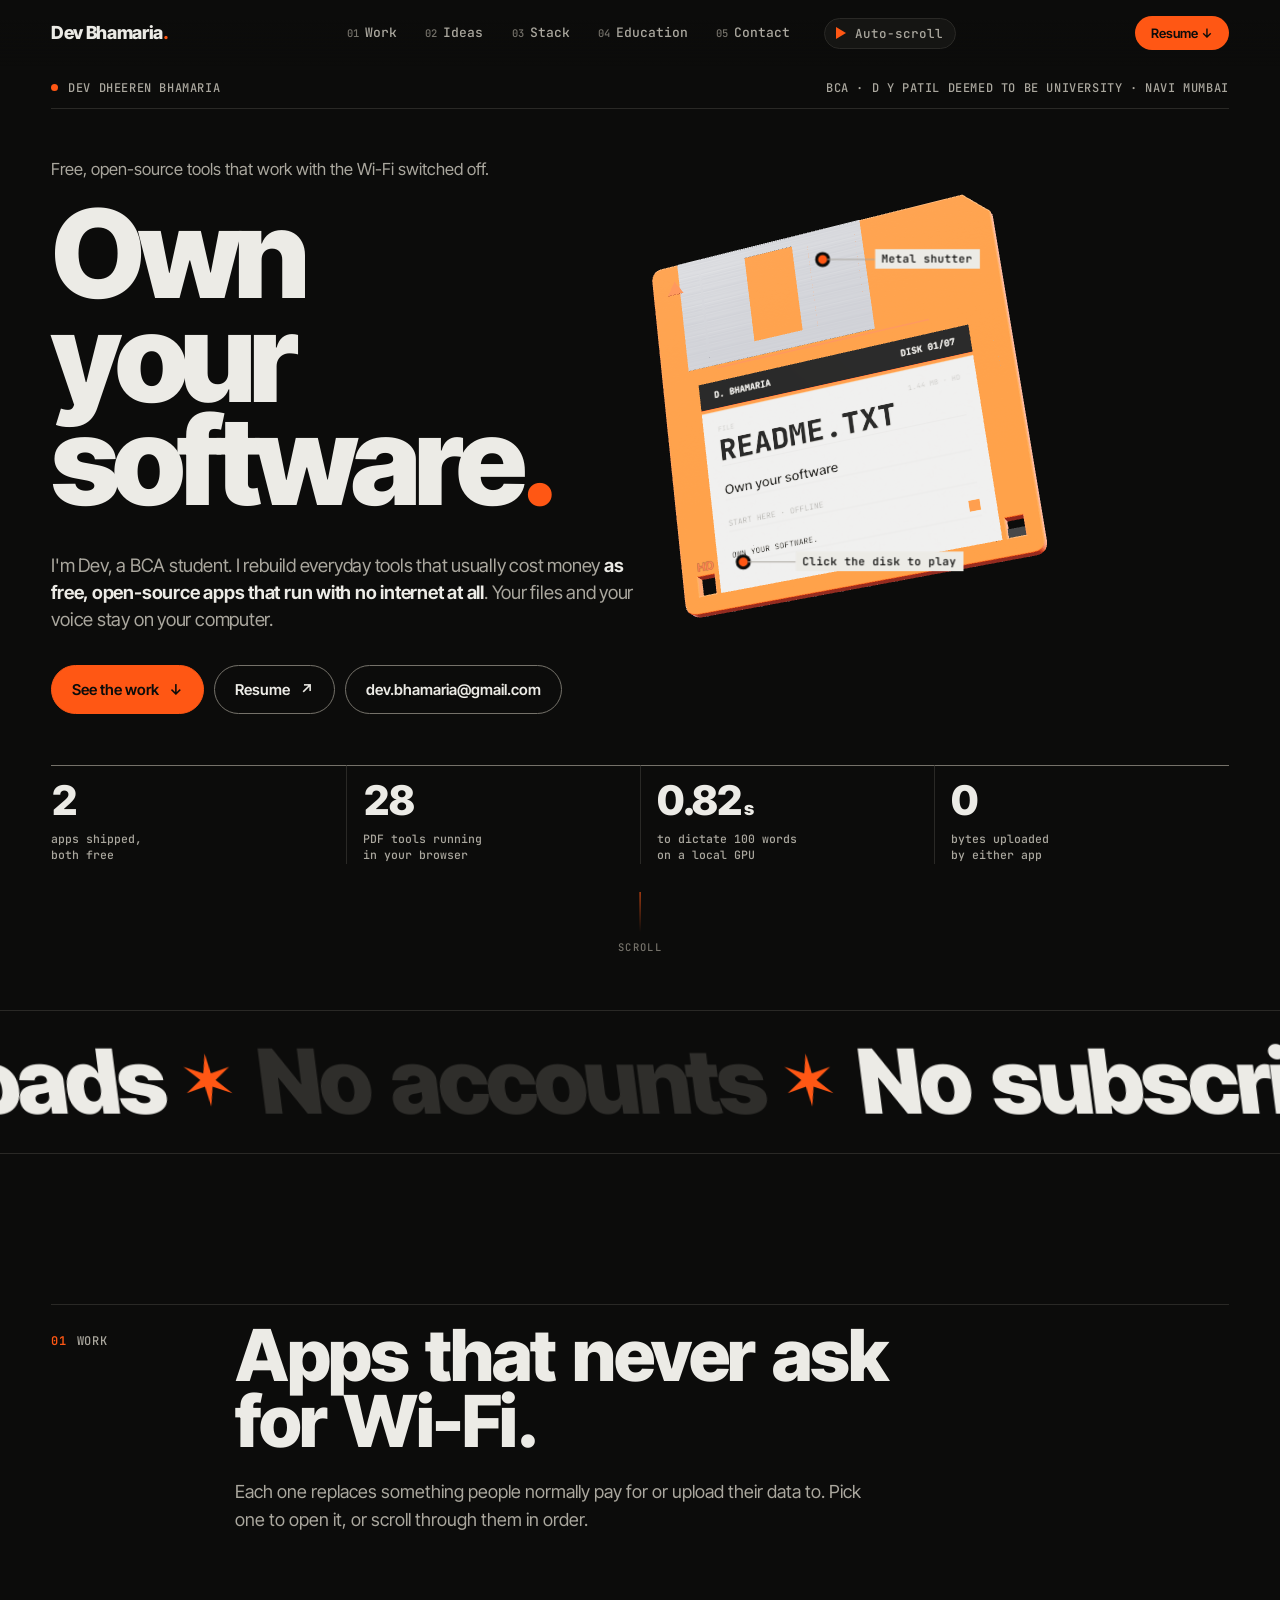
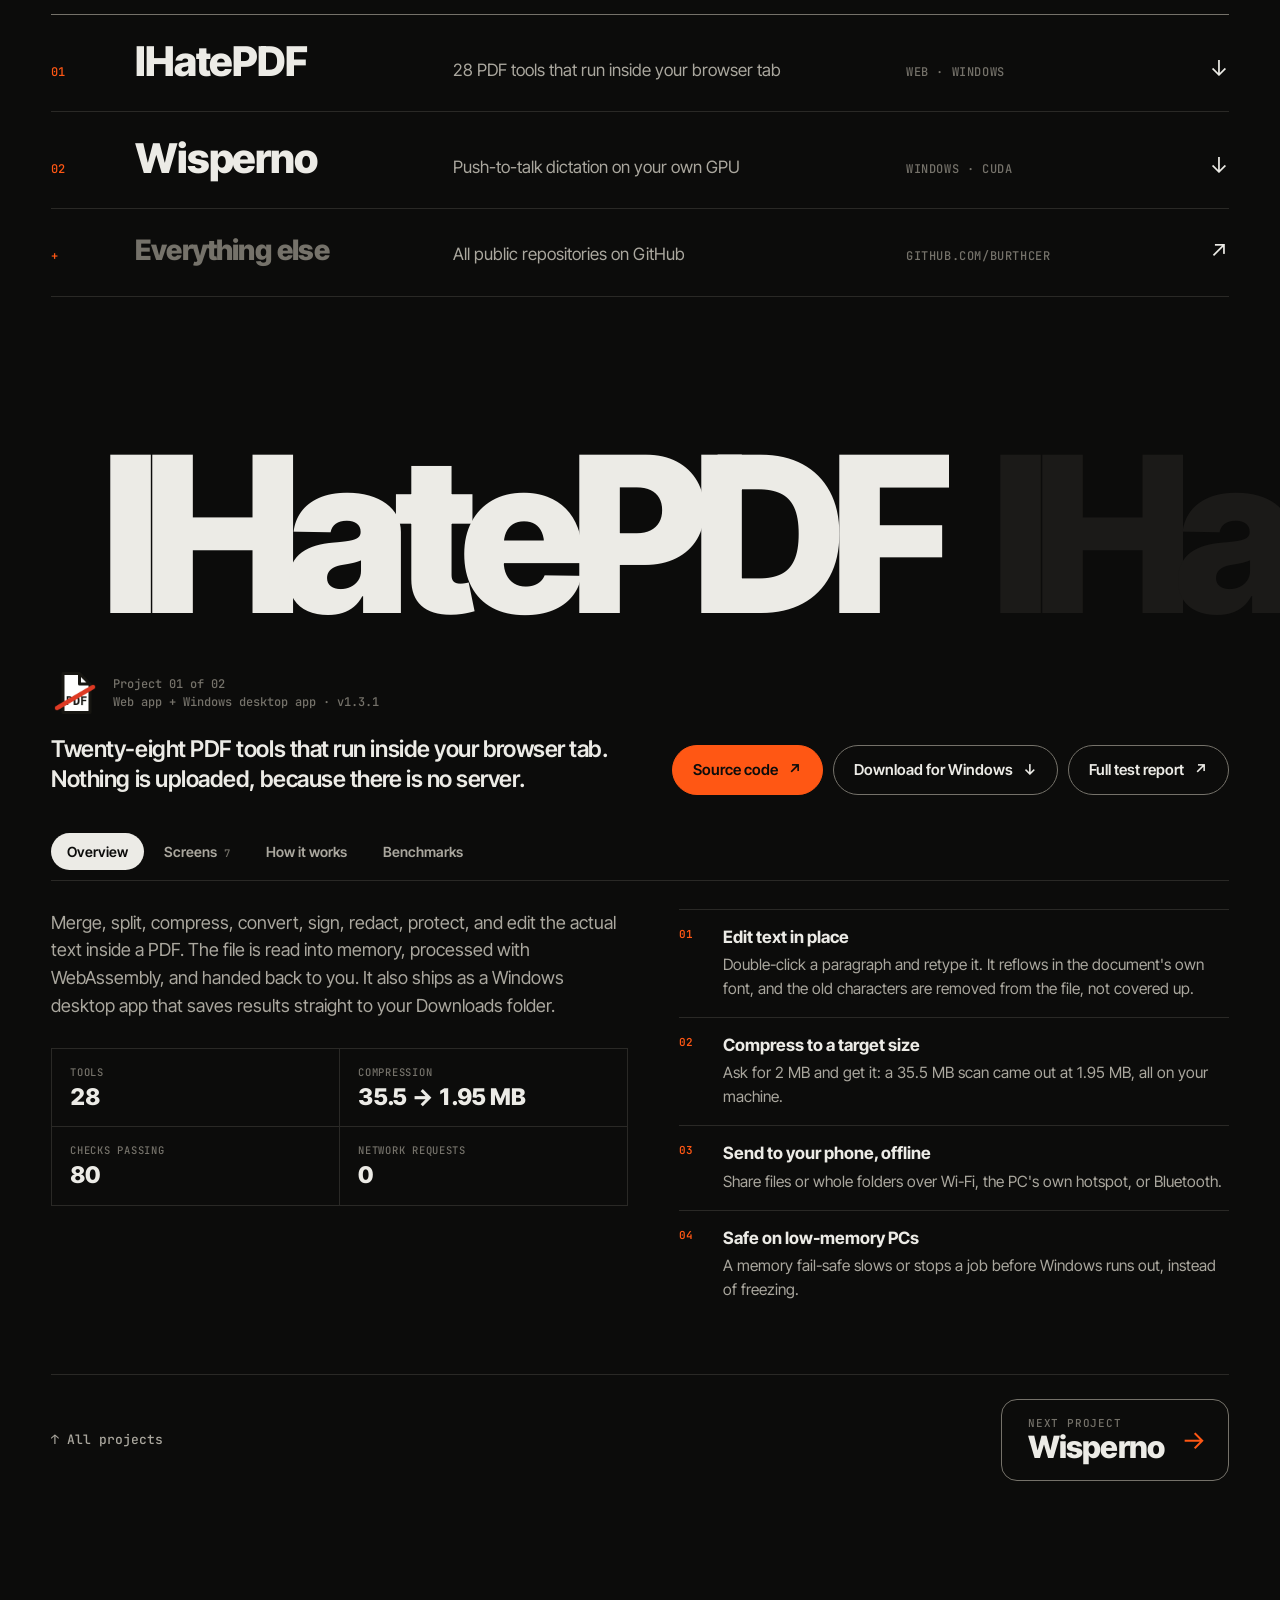
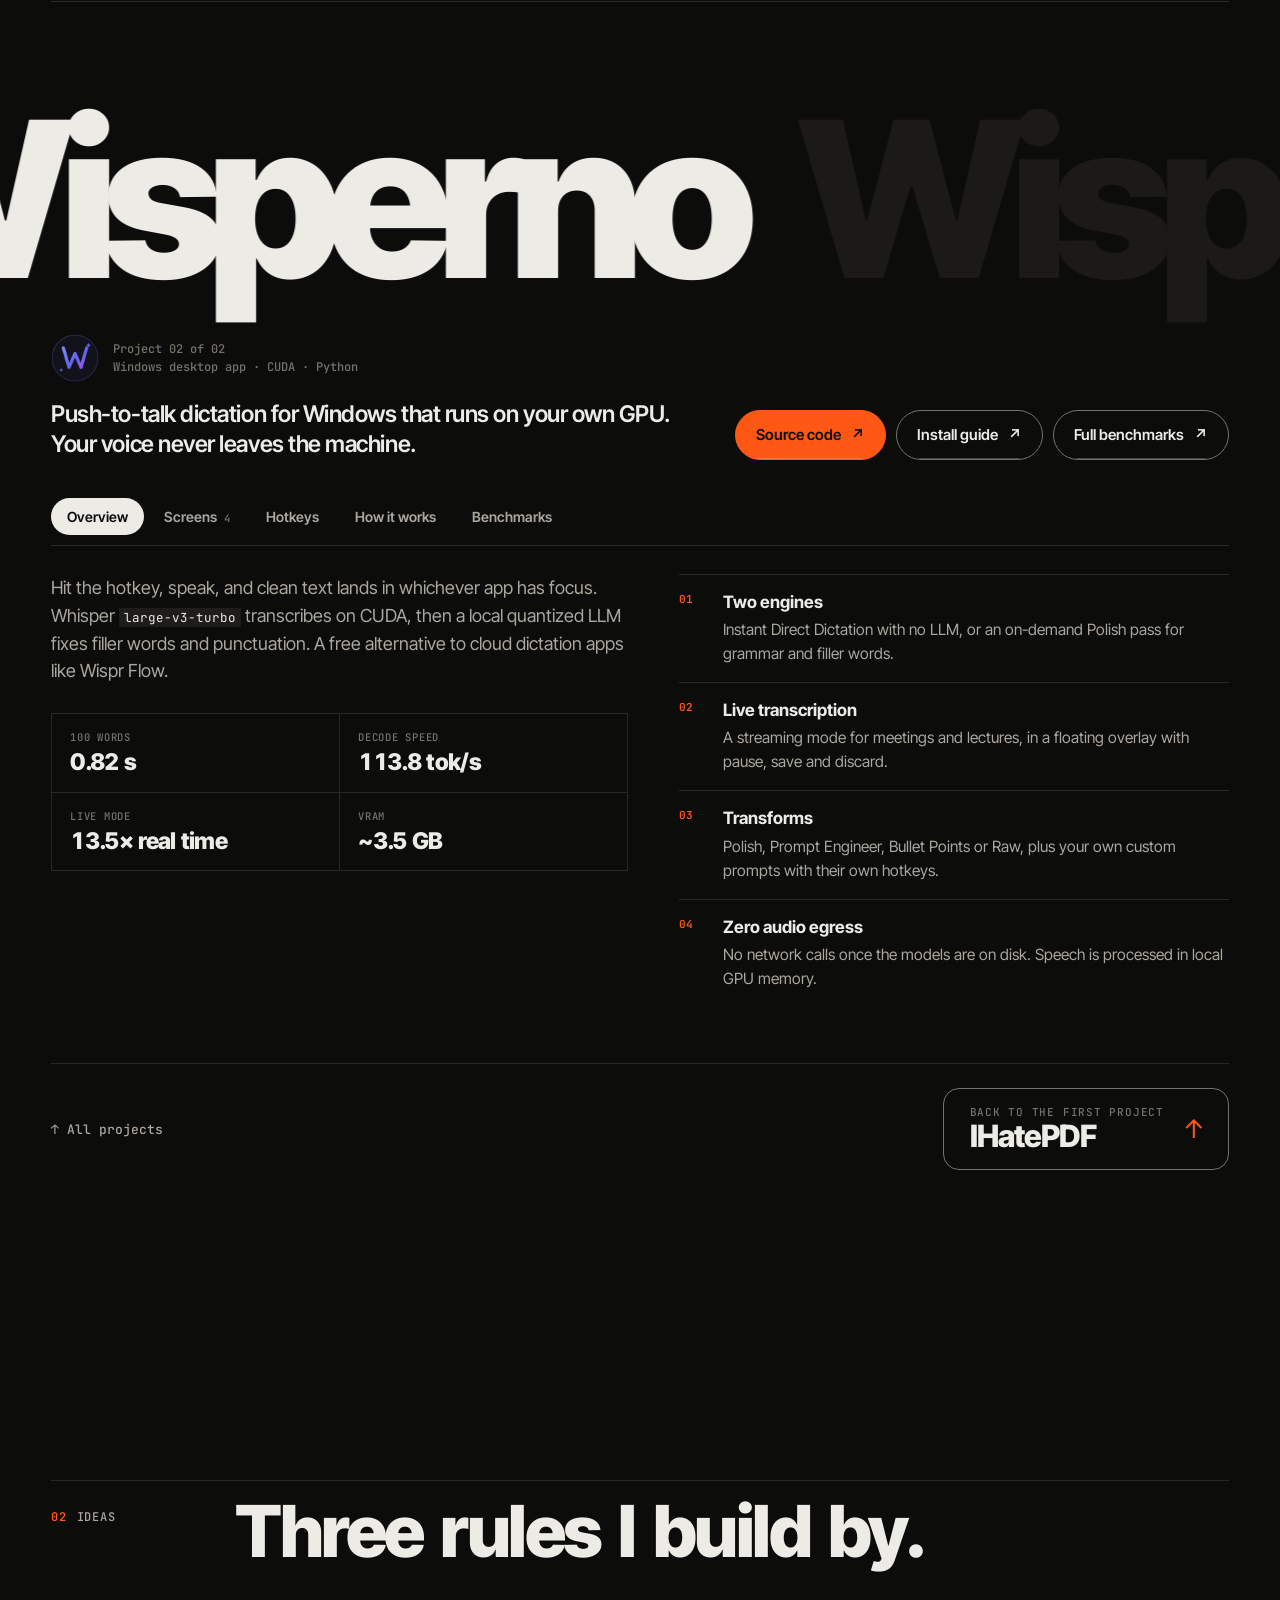
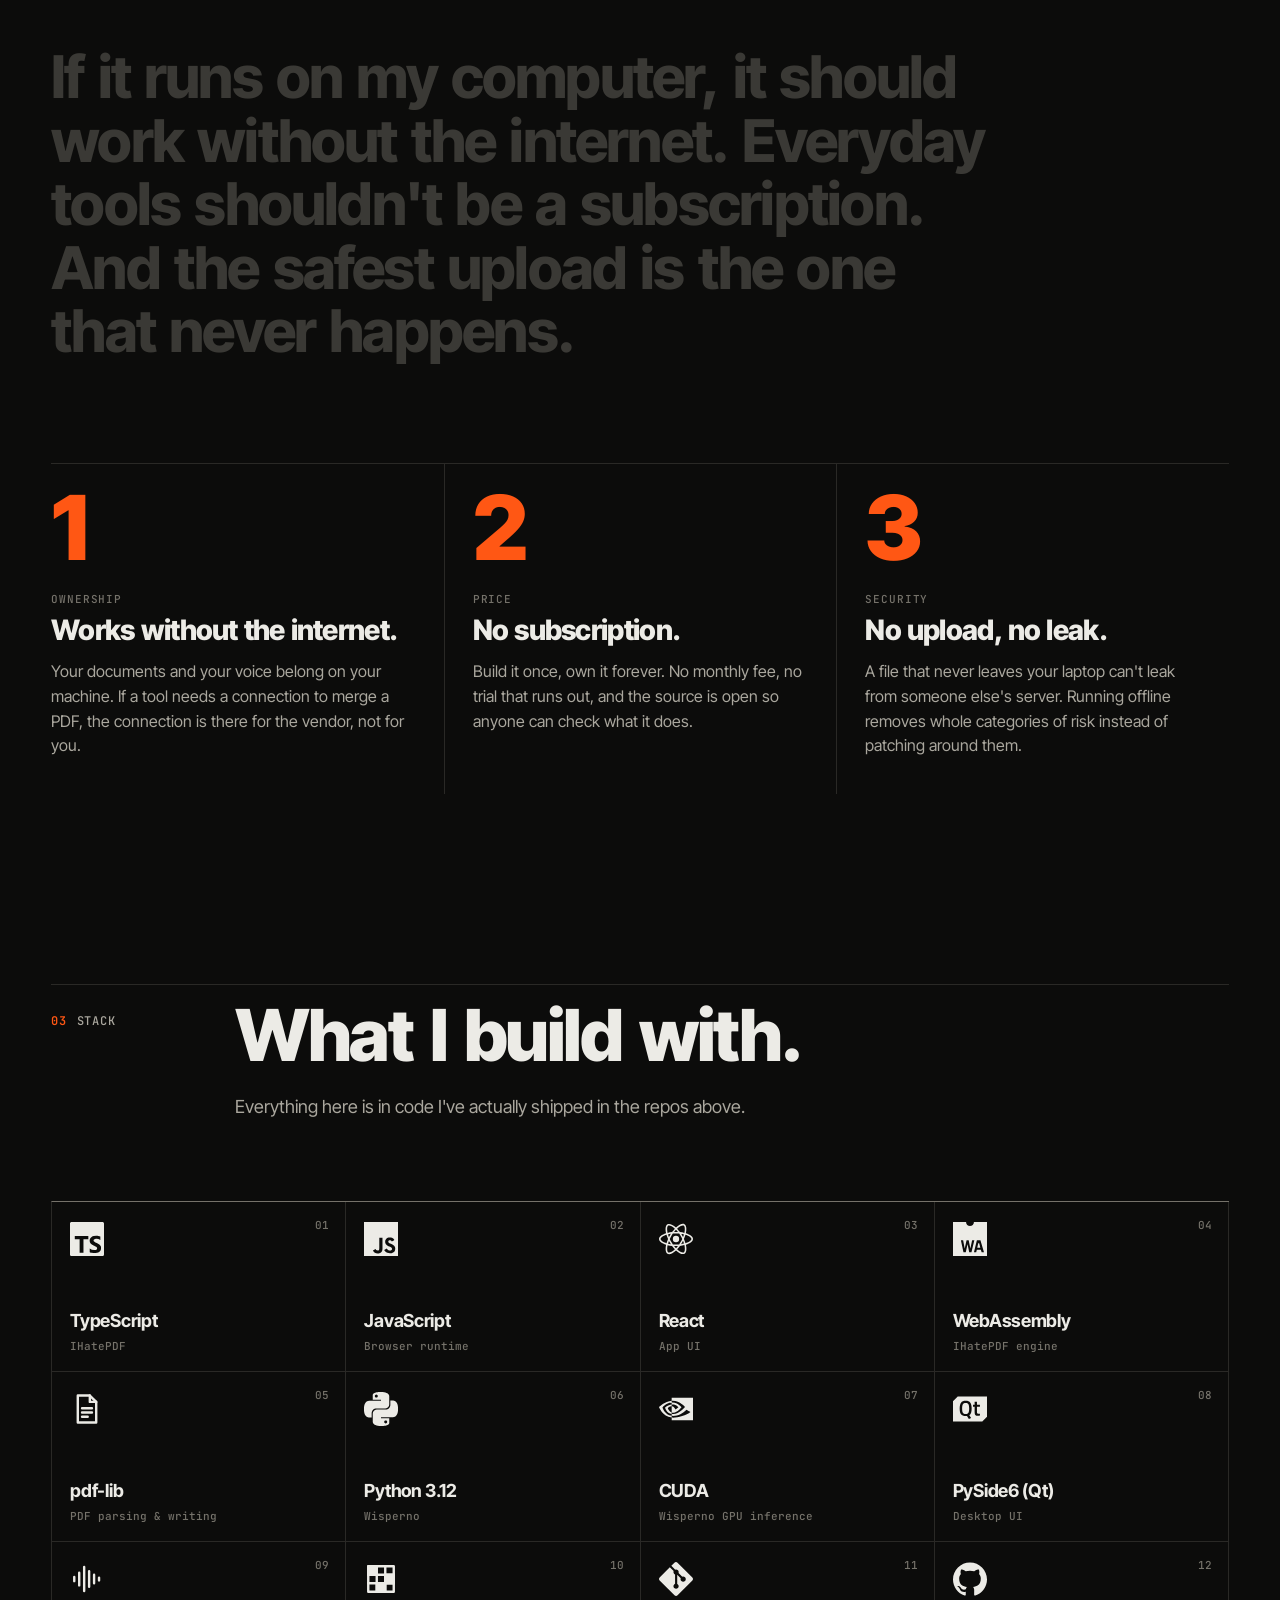
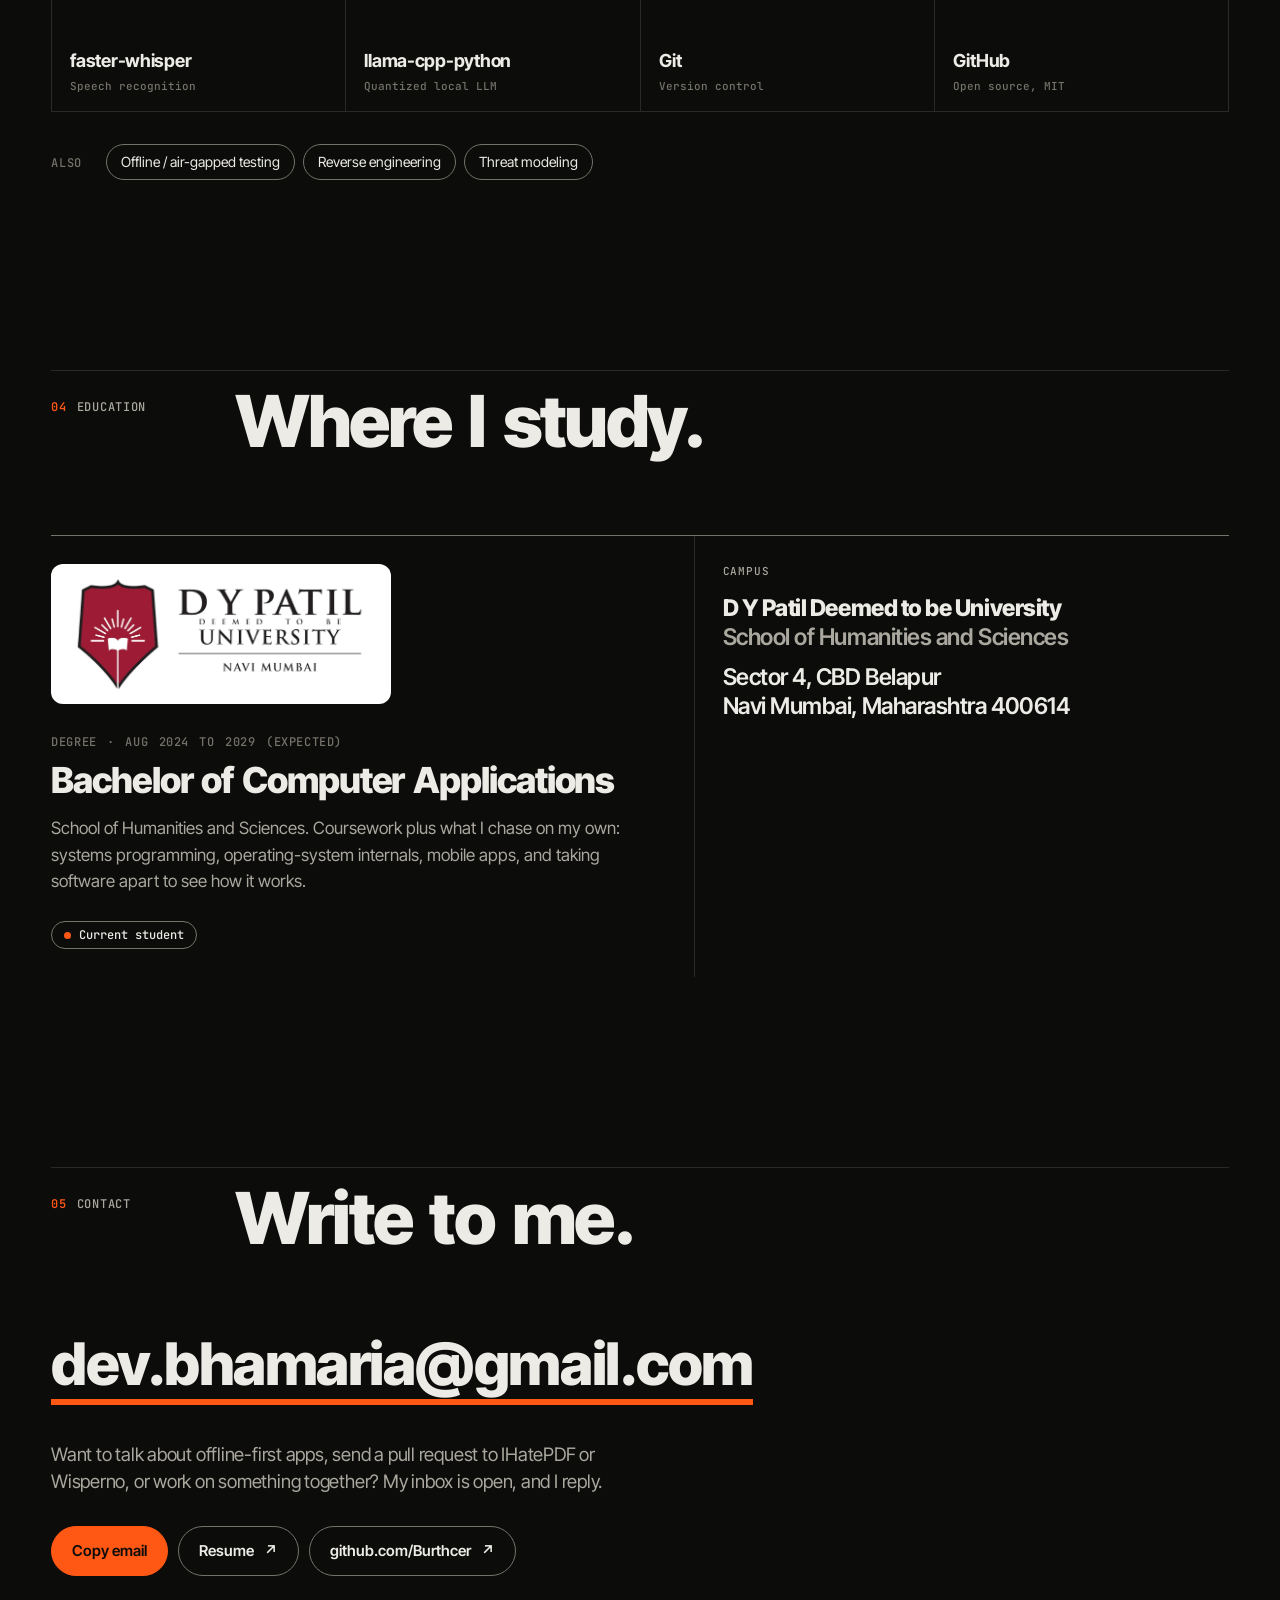
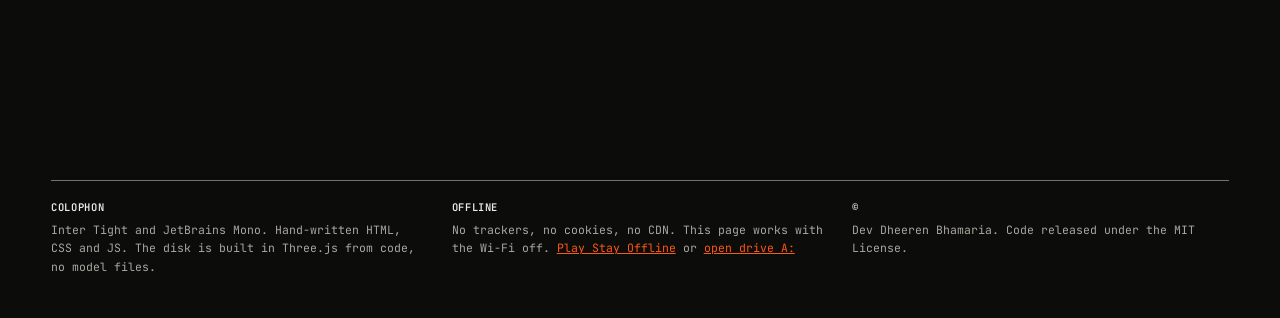
==== index.html @ 063c31fb "Fix meta description length and add image alt text Co-Authored-By: Claude Sonnet 5.5 <noreply@anthro" ====
<!DOCTYPE html>
<html lang="en">
<head>
<meta charset="utf-8">
<meta name="viewport" content="width=device-width, initial-scale=1">
<title>Dev Dheeren Bhamaria | Offline-first apps: IHatePDF and Wisperno</title>
<meta name="description" content="Dev Bhamaria, BCA student and developer. I build free, offline-first software: IHatePDF (28 PDF tools, no uploads) and Wisperno (offline GPU dictation).">
<meta name="author" content="Dev Dheeren Bhamaria">
<meta name="robots" content="index, follow, max-image-preview:large">
<link rel="canonical" href="https://devbhamaria.com/">
<meta name="theme-color" content="#0c0c0b">
<meta name="color-scheme" content="dark">
<meta property="og:type" content="profile">
<meta property="og:site_name" content="Dev Dheeren Bhamaria">
<meta property="og:title" content="Dev Dheeren Bhamaria | Offline-first apps: IHatePDF and Wisperno">
<meta property="og:description" content="Dev Bhamaria, BCA student and developer. I build free, offline-first software: IHatePDF (28 PDF tools, no uploads) and Wisperno (offline GPU dictation).">
<meta property="og:url" content="https://devbhamaria.com/">
<meta property="og:image" content="https://devbhamaria.com/og-image.png">
<meta property="og:image:width" content="1200">
<meta property="og:image:height" content="630">
<meta property="og:image:alt" content="Dev Dheeren Bhamaria: Own your software. A 3D floppy disk next to the headline.">
<meta property="og:locale" content="en_IN">
<meta name="twitter:card" content="summary_large_image">
<meta name="twitter:title" content="Dev Dheeren Bhamaria | Offline-first apps: IHatePDF and Wisperno">
<meta name="twitter:description" content="Dev Bhamaria, BCA student and developer. I build free, offline-first software: IHatePDF (28 PDF tools, no uploads) and Wisperno (offline GPU dictation).">
<meta name="twitter:image" content="https://devbhamaria.com/og-image.png">
<link rel="icon" href="favicon.svg" type="image/svg+xml">
<link rel="icon" href="favicon-32.png" type="image/png" sizes="32x32">
<link rel="apple-touch-icon" href="apple-touch-icon.png">
<link rel="manifest" href="site.webmanifest">
<script type="application/ld+json">
{
 "@context": "https://schema.org",
 "@graph": [
  {
   "@type": "Person",
   "@id": "https://devbhamaria.com/#dev",
   "name": "Dev Dheeren Bhamaria",
   "alternateName": "Burthcer",
   "url": "https://devbhamaria.com/",
   "image": "https://devbhamaria.com/og-image.png",
   "email": "mailto:dev.bhamaria@gmail.com",
   "jobTitle": "Offline-first app developer",
   "description": "BCA student building free, open-source apps that run entirely on your own computer.",
   "address": {
    "@type": "PostalAddress",
    "addressLocality": "Navi Mumbai",
    "addressRegion": "Maharashtra",
    "addressCountry": "IN"
   },
   "alumniOf": {
    "@type": "CollegeOrUniversity",
    "name": "D Y Patil Deemed to be University",
    "url": "https://dypatil.edu/"
   },
   "knowsAbout": [
    "TypeScript",
    "Python",
    "WebAssembly",
    "CUDA",
    "React",
    "PySide6",
    "Electron",
    "Offline-first software",
    "Local AI inference",
    "PDF processing",
    "Speech recognition"
   ],
   "sameAs": [
    "https://github.com/Burthcer"
   ]
  },
  {
   "@type": "WebSite",
   "@id": "https://devbhamaria.com/#site",
   "url": "https://devbhamaria.com/",
   "name": "Dev Dheeren Bhamaria",
   "inLanguage": "en",
   "author": {
    "@id": "https://devbhamaria.com/#dev"
   }
  },
  {
   "@type": "SoftwareApplication",
   "name": "IHatePDF",
   "applicationCategory": "BusinessApplication",
   "operatingSystem": "Windows, Web browser",
   "softwareVersion": "1.3.1",
   "description": "28 PDF tools that run entirely in your browser or on Windows. Nothing is uploaded.",
   "url": "https://github.com/Burthcer/IHatePDF",
   "license": "https://opensource.org/licenses/MIT",
   "offers": {
    "@type": "Offer",
    "price": "0",
    "priceCurrency": "USD"
   },
   "author": {
    "@id": "https://devbhamaria.com/#dev"
   }
  },
  {
   "@type": "SoftwareApplication",
   "name": "Wisperno",
   "applicationCategory": "UtilitiesApplication",
   "operatingSystem": "Windows",
   "description": "Offline, GPU-accelerated push-to-talk dictation for Windows. No audio leaves the machine.",
   "url": "https://github.com/Burthcer/Wisperno",
   "license": "https://opensource.org/licenses/MIT",
   "offers": {
    "@type": "Offer",
    "price": "0",
    "priceCurrency": "USD"
   },
   "author": {
    "@id": "https://devbhamaria.com/#dev"
   }
  }
 ]
}
</script>
<link rel="stylesheet" href="assets/css/portfolio3d.css">
</head>
<body>
<a class="skip" href="#main">Skip to content</a>

<!-- boot sequence (removed by JS; hides itself after 5s if JS never runs) -->
<div class="boot" id="boot" aria-hidden="true">
  <pre class="boot-log"></pre>
  <div class="boot-row"><span>Dev Bhamaria &middot; Portfolio</span><span class="boot-pct">000</span></div>
  <div class="boot-bar"><i></i></div>
</div>

<div class="progress" aria-hidden="true"></div>
<canvas id="disk" aria-hidden="true"></canvas>
<div class="callouts" aria-hidden="true">
  <div class="co" data-co="shutter"><i></i><s></s><span>Metal shutter</span></div>
  <div class="co" data-co="media"><i></i><s></s><span>Magnetic media</span></div>
  <div class="co" data-co="label"><i></i><s></s><span>Click the disk to play</span></div>
</div>
<!-- the disk parks here after the hero; click to eject back to the top -->
<button class="dock" id="dock" type="button" aria-label="Back to top" tabindex="-1">
  <span class="dock-slot" id="dockSlot"></span>
  <span class="dock-say" aria-hidden="true"><span class="drv">A:\</span><span id="capName">README.TXT</span><span class="cur"></span></span>
</button>

<header class="nav">
  <a class="brand mag" href="#top">Dev Bhamaria<i>.</i></a>
  <nav aria-label="Sections">
    <a href="#work" data-nav><b>01</b>Work</a>
    <a href="#ideas" data-nav><b>02</b>Ideas</a>
    <a href="#stack" data-nav><b>03</b>Stack</a>
    <a href="#education" data-nav><b>04</b>Education</a>
    <a href="#contact" data-nav><b>05</b>Contact</a>
    <button class="nav-tour" id="tour" type="button" aria-pressed="false" title="A guided walk through the site. Scroll, press a key or tap to take over.">
      <span class="as-ic" aria-hidden="true"><i></i><i></i></span><span class="as-l">Auto-scroll</span>
    </button>
  </nav>
  <a class="nav-resume mag" href="resume.html" data-resume>Resume <span aria-hidden="true">&darr;</span></a>
</header>

<main id="main">

  <!-- 00 Intro -->
  <section class="hero" id="top" data-stop data-file="README.TXT" data-sub="Own your software" data-tags="START HERE · OFFLINE" aria-labelledby="hero-h">
    <div class="hero-top reveal"><span><i class="dot"></i>Dev Dheeren Bhamaria</span><span>BCA &middot; D Y Patil Deemed to be University &middot; Navi Mumbai</span></div>
    <div class="hero-main">
      <p class="hero-sub reveal">Free, open-source tools that work with the Wi-Fi switched off.</p>
      <h1 id="hero-h" data-split="chars"><span class="l">Own</span> <span class="l">your</span> <span class="l">software<span class="stop">.</span></span></h1>
      <div class="hero-body">
        <p class="lede reveal">I'm Dev, a BCA student. I rebuild everyday tools that usually cost money <strong>as free, open-source apps that run with no internet at all</strong>. Your files and your voice stay on your computer.</p>
        <div class="ctas reveal">
          <a class="btn solid mag" href="#work">See the work <span aria-hidden="true">&darr;</span></a>
          <a class="btn mag" href="resume.html" data-resume>Resume <span aria-hidden="true">&nearr;</span></a>
          <button class="btn mag" type="button" data-copy="dev.bhamaria@gmail.com" aria-label="Copy email address dev.bhamaria@gmail.com"><span data-copy-label>dev.bhamaria@gmail.com</span></button>
        </div>
      </div>
    </div>
    <div class="facts reveal" role="list">
      <div class="fact" role="listitem"><b><span data-count="2">2</span></b><span>apps shipped,<br>both free</span></div>
      <div class="fact" role="listitem"><b><span data-count="28">28</span></b><span>PDF tools running<br>in your browser</span></div>
      <div class="fact" role="listitem"><b><span data-count="0.82">0.82</span><small>s</small></b><span>to dictate 100 words<br>on a local GPU</span></div>
      <div class="fact" role="listitem"><b><span data-count="0">0</span></b><span>bytes uploaded<br>by either app</span></div>
    </div>
    <div class="cue" aria-hidden="true"><span></span>Scroll</div>
  </section>

  <div class="marquee" aria-hidden="true">
    <div class="marquee-track">
      <span>No uploads <i>&#10038;</i></span><span class="o">No accounts <i>&#10038;</i></span><span>No subscriptions <i>&#10038;</i></span><span class="o">Works offline <i>&#10038;</i></span>
      <span>No uploads <i>&#10038;</i></span><span class="o">No accounts <i>&#10038;</i></span><span>No subscriptions <i>&#10038;</i></span><span class="o">Works offline <i>&#10038;</i></span>
    </div>
  </div>

  <!-- 01 Work -->
  <section class="sec" id="work" aria-labelledby="work-h">
    <header class="sec-head">
      <div class="sec-num reveal"><b>01</b><span>Work</span></div>
      <h2 id="work-h" data-split>Apps that never ask for Wi-Fi.</h2>
      <p class="reveal">Each one replaces something people normally pay for or upload their data to. Pick one to open it, or scroll through them in order.</p>
    </header>

    <!-- project index: one row per project -->
    <ol class="pindex">
      <li class="reveal"><a href="#ihatepdf"><span class="n">01</span><span class="t">IHatePDF</span><span class="d">28 PDF tools that run inside your browser tab</span><span class="k">Web &middot; Windows</span><span class="a" aria-hidden="true">&darr;</span></a></li>
      <li class="reveal"><a href="#wisperno"><span class="n">02</span><span class="t">Wisperno</span><span class="d">Push-to-talk dictation on your own GPU</span><span class="k">Windows &middot; CUDA</span><span class="a" aria-hidden="true">&darr;</span></a></li>
      <li class="reveal more"><a href="https://github.com/Burthcer?tab=repositories" target="_blank" rel="noopener noreferrer"><span class="n">+</span><span class="t">Everything else</span><span class="d">All public repositories on GitHub</span><span class="k">github.com/Burthcer</span><span class="a" aria-hidden="true">&nearr;</span></a></li>
    </ol>

    <!-- ============ IHatePDF ============ -->
    <article class="proj" id="ihatepdf" data-stop data-file="IHATEPDF.EXE" data-sub="28 PDF tools, no upload" data-tags="WASM · MIT · v1.3.1" aria-labelledby="ihp-h">
      <div class="proj-name" data-slide="4 -14"><h3 id="ihp-h">IHatePDF</h3><span class="o" aria-hidden="true">IHatePDF</span></div>
      <header class="proj-head reveal">
        <div class="proj-id"><img src="assets/projects/ihatepdf-icon.png" alt="IHatePDF app icon" width="48" height="48"><span>Project 01 of 02<br>Web app + Windows desktop app &middot; v1.3.1</span></div>
        <p class="proj-pitch">Twenty-eight PDF tools that run inside your browser tab. Nothing is uploaded, because there is no server.</p>
        <div class="proj-actions">
          <a class="btn solid mag" href="https://github.com/Burthcer/IHatePDF" target="_blank" rel="noopener noreferrer">Source code <span aria-hidden="true">&nearr;</span></a>
          <a class="btn mag" href="https://github.com/Burthcer/IHatePDF/releases/latest" target="_blank" rel="noopener noreferrer">Download for Windows <span aria-hidden="true">&darr;</span></a>
          <a class="btn mag" href="https://github.com/Burthcer/IHatePDF/blob/main/docs/TEST_REPORT.md" target="_blank" rel="noopener noreferrer">Full test report <span aria-hidden="true">&nearr;</span></a>
        </div>
      </header>

      <div class="ptabs" role="tablist" aria-label="IHatePDF sections">
        <button role="tab" id="ihp-t1" aria-controls="ihp-p1" aria-selected="true">Overview</button>
        <button role="tab" id="ihp-t2" aria-controls="ihp-p2" aria-selected="false" tabindex="-1">Screens <small>7</small></button>
        <button role="tab" id="ihp-t3" aria-controls="ihp-p3" aria-selected="false" tabindex="-1">How it works</button>
        <button role="tab" id="ihp-t4" aria-controls="ihp-p4" aria-selected="false" tabindex="-1">Benchmarks</button>
      </div>

      <section class="ppanel" role="tabpanel" id="ihp-p1" aria-labelledby="ihp-t1">
        <div class="ov">
          <div>
            <p class="ov-text">Merge, split, compress, convert, sign, redact, protect, and edit the actual text inside a PDF. The file is read into memory, processed with WebAssembly, and handed back to you. It also ships as a Windows desktop app that saves results straight to your Downloads folder.</p>
            <dl class="keyfacts">
              <div><dt>Tools</dt><dd>28</dd></div>
              <div><dt>Compression</dt><dd>35.5&nbsp;&rarr;&nbsp;1.95&nbsp;MB</dd></div>
              <div><dt>Checks passing</dt><dd>80</dd></div>
              <div><dt>Network requests</dt><dd>0</dd></div>
            </dl>
          </div>
          <ol class="feats">
            <li><strong>Edit text in place</strong>Double-click a paragraph and retype it. It reflows in the document's own font, and the old characters are removed from the file, not covered up.</li>
            <li><strong>Compress to a target size</strong>Ask for 2&nbsp;MB and get it: a 35.5&nbsp;MB scan came out at 1.95&nbsp;MB, all on your machine.</li>
            <li><strong>Send to your phone, offline</strong>Share files or whole folders over Wi-Fi, the PC's own hotspot, or Bluetooth.</li>
            <li><strong>Safe on low-memory PCs</strong>A memory fail-safe slows or stops a job before Windows runs out, instead of freezing.</li>
          </ol>
        </div>
      </section>

      <section class="ppanel" role="tabpanel" id="ihp-p2" aria-labelledby="ihp-t2" hidden>
        <div class="viewer" data-viewer>
          <div class="window">
            <div class="chrome" aria-hidden="true"><i></i><i></i><i></i><span>ihatepdf &middot; runs offline &middot; nothing is uploaded</span></div>
            <div class="stage">
              <button class="frame" type="button" data-zoom aria-label="Open this screenshot full size">
                <img src="assets/projects/ihatepdf-hd-home.webp" alt="IHatePDF home screen listing the PDF tools" width="2880" height="1800">
              </button>
              <button class="vnav prev" type="button" aria-label="Previous screenshot"><svg viewBox="0 0 24 24" aria-hidden="true"><path d="M19 12H5m6-6-6 6 6 6"/></svg></button>
              <button class="vnav next" type="button" aria-label="Next screenshot"><svg viewBox="0 0 24 24" aria-hidden="true"><path d="M5 12h14m-6-6 6 6-6 6"/></svg></button>
            </div>
            <div class="vcap"><span data-cap>Home: every tool on one page</span><span class="vcount" data-count-label>1 / 7</span></div>
          </div>
          <div class="thumbs" role="tablist" aria-label="IHatePDF screenshots">
            <button role="tab" aria-selected="true" data-src="assets/projects/ihatepdf-hd-home.webp" data-alt="IHatePDF home screen listing the PDF tools" data-cap="Home: every tool on one page"><img src="assets/projects/ihatepdf-hd-home.webp" alt="IHatePDF home screen listing the PDF tools" loading="lazy"><span>Home</span></button>
            <button role="tab" aria-selected="false" tabindex="-1" data-src="assets/projects/ihatepdf-hd-edit.webp" data-alt="The PDF editor with a document open, page thumbnails and editing tools" data-cap="Edit PDF: double-click any text to retype it"><img src="assets/projects/ihatepdf-hd-edit.webp" alt="The PDF editor with a document open, page thumbnails and editing tools" loading="lazy"><span>Edit text</span></button>
            <button role="tab" aria-selected="false" tabindex="-1" data-src="assets/projects/ihatepdf-hd-merge.webp" data-alt="Merging three PDFs, with drag-to-reorder" data-cap="Merge: three files, drag to reorder"><img src="assets/projects/ihatepdf-hd-merge.webp" alt="Merging three PDFs, with drag-to-reorder" loading="lazy"><span>Merge</span></button>
            <button role="tab" aria-selected="false" tabindex="-1" data-src="assets/projects/ihatepdf-hd-organize.webp" data-alt="Organizing pages with draggable thumbnails" data-cap="Organize: reorder, rotate, duplicate or delete pages"><img src="assets/projects/ihatepdf-hd-organize.webp" alt="Organizing pages with draggable thumbnails" loading="lazy"><span>Organize</span></button>
            <button role="tab" aria-selected="false" tabindex="-1" data-src="assets/projects/ihatepdf-hd-compress.webp" data-alt="Compression levels: light, balanced, smallest and custom size" data-cap="Compress: pick a level or a target size"><img src="assets/projects/ihatepdf-hd-compress.webp" alt="Compression levels: light, balanced, smallest and custom size" loading="lazy"><span>Compress</span></button>
            <button role="tab" aria-selected="false" tabindex="-1" data-src="assets/projects/ihatepdf-hd-protect.webp" data-alt="Protecting a PDF with AES-256 encryption and a password" data-cap="Protect: AES-256 encryption with a password"><img src="assets/projects/ihatepdf-hd-protect.webp" alt="Protecting a PDF with AES-256 encryption and a password" loading="lazy"><span>Protect</span></button>
            <button role="tab" aria-selected="false" tabindex="-1" data-src="assets/projects/ihatepdf-hd-share.webp" data-alt="Share to phone setup over Wi-Fi, hotspot or Bluetooth" data-cap="Share to phone: Wi-Fi, hotspot or Bluetooth, no internet"><img src="assets/projects/ihatepdf-hd-share.webp" alt="Share to phone setup over Wi-Fi, hotspot or Bluetooth" loading="lazy"><span>Share</span></button>
          </div>
        </div>
      </section>

      <section class="ppanel" role="tabpanel" id="ihp-p3" aria-labelledby="ihp-t3" hidden>
        <ol class="flow" aria-label="IHatePDF data flow">
          <li><span class="i">01</span><span class="w">Input<small>your disk</small></span><span class="d">You pick or drop a file. The browser gives the page a <code>File</code> handle, and it never leaves the tab.</span></li>
          <li><span class="i">02</span><span class="w">Memory<small>tab RAM</small></span><span class="d">The PDF is read into an <code>ArrayBuffer</code>. Nothing is written to a server or to disk storage.</span></li>
          <li><span class="i">03</span><span class="w">Engine<small>pdf-lib, pdf.js, WASM</small></span><span class="d">Parsing, merging, compression and text edits run as JavaScript and WebAssembly inside the browser sandbox.</span></li>
          <li><span class="i">04</span><span class="w">Output<small>Blob</small></span><span class="d">The result saves itself after a short countdown, or goes to your phone over the local network.</span></li>
          <li class="net"><span class="i">&times;</span><span class="w">Network<small>remote servers</small></span><span class="d"><span class="stamp">NONE</span>Every request was recorded during testing: none went outside the app.</span></li>
        </ol>
        <p class="stackline"><b>Built with</b> TypeScript &middot; React &middot; Vite &middot; Tailwind &middot; pdf-lib &middot; pdf.js &middot; Electron</p>
      </section>

      <section class="ppanel" role="tabpanel" id="ihp-p4" aria-labelledby="ihp-t4" hidden>
        <div class="sub" data-sub><div class="subbar" role="tablist" aria-label="IHatePDF benchmark sections"><button type="button" role="tab" aria-selected="true">Summary</button><button type="button" role="tab" aria-selected="false" tabindex="-1">Large files</button><button type="button" role="tab" aria-selected="false" tabindex="-1">5,000 pages</button><button type="button" role="tab" aria-selected="false" tabindex="-1">Low-memory PCs</button><button type="button" role="tab" aria-selected="false" tabindex="-1">All 29 tools</button><button type="button" role="tab" aria-selected="false" tabindex="-1">Desktop app</button></div><div class="subpanel" role="tabpanel">        <div class="bgrid">
          <figure class="bench">
            <figcaption><b>Compressing a 300 dpi scan</b><span>Windows 11 &middot; Core Ultra 9 185H &middot; 8 GB memory budget</span></figcaption>
            <div class="bench-row bench-h" aria-hidden="true"><span>Scan</span><span>Time</span><span>Result</span></div>
            <ul>
              <li class="bench-row"><span>10 MB</span><span class="bar" data-v="2.9"><i></i><b>2.9&nbsp;s</b></span><span>831&nbsp;KB</span></li>
              <li class="bench-row"><span>50 MB</span><span class="bar" data-v="9.5"><i></i><b>9.5&nbsp;s</b></span><span>4.04&nbsp;MB</span></li>
              <li class="bench-row"><span>150 MB</span><span class="bar" data-v="26.6"><i></i><b>26.6&nbsp;s</b></span><span>11.7&nbsp;MB</span></li>
              <li class="bench-row on"><span>500 MB</span><span class="bar" data-v="91.4"><i></i><b>91.4&nbsp;s</b></span><span>38.4&nbsp;MB</span></li>
            </ul>
          </figure>
          <figure class="bench">
            <figcaption><b>One 35.5 MB scan, every level</b><span>6 photos &middot; output size</span></figcaption>
            <div class="bench-row bench-h" aria-hidden="true"><span>Level</span><span>Size</span><span>Saved</span></div>
            <ul>
              <li class="bench-row"><span>Light</span><span class="bar" data-v="8"><i></i><b>8.00&nbsp;MB</b></span><span>77%</span></li>
              <li class="bench-row on"><span>Custom 2 MB</span><span class="bar" data-v="1.95"><i></i><b>1.95&nbsp;MB</b></span><span>95%</span></li>
              <li class="bench-row"><span>Balanced</span><span class="bar" data-v="1.70"><i></i><b>1.70&nbsp;MB</b></span><span>95%</span></li>
              <li class="bench-row"><span>Smallest</span><span class="bar" data-v="0.341"><i></i><b>341&nbsp;KB</b></span><span>99%</span></li>
            </ul>
          </figure>
        </div>
        <dl class="keyfacts four">
          <div><dt>Startup</dt><dd>&lt;&nbsp;0.5&nbsp;s</dd></div>
          <div><dt>Memory at rest</dt><dd>398&nbsp;MB</dd></div>
          <div><dt>Checks passing</dt><dd>80</dd></div>
          <div><dt>Requests out</dt><dd>0</dd></div>
        </dl>
        <p class="src">From the v1.3.1 test report: 17 + 34 automated checks and all 29 tools driven end to end in a browser, on Windows.</p>
</div><div class="subpanel" role="tabpanel" hidden><figure class="bt pairs"><figcaption><b>Peak memory on image PDFs, 1.2.0 vs 1.3.0</b><span>Desktop app, 16 GB Linux PC. Time after the bar.</span></figcaption><div class="legend"><span class="lg old">v1.2.0</span><span class="lg new">v1.3.0</span></div><ul><li><span class="pl">Rotate 2 GB PDF</span><span class="pb"><span class="pbar old crash" data-w="100.0"><i></i><b>crashed at 13 GB</b></span><span class="pbar new" data-w="12.3"><i></i><b>1.6 GB &middot; 60 s</b></span></span></li><li><span class="pl">Watermark 2 GB PDF</span><span class="pb"><span class="pbar old crash" data-w="100.0"><i></i><b>crashed at 13 GB</b></span><span class="pbar new" data-w="6.9"><i></i><b>0.9 GB &middot; 50 s</b></span></span></li><li><span class="pl">Compress 2 GB to 72 MB</span><span class="pb"><span class="pbar old" data-w="68.5"><i></i><b>8.9 GB &middot; 146 s</b></span><span class="pbar new" data-w="8.5"><i></i><b>1.1 GB &middot; 190 s</b></span></span></li><li><span class="pl">Merge 2 GB + 100 pages</span><span class="pb"><span class="pbar old" data-w="83.8"><i></i><b>10.9 GB &middot; 50 s</b></span><span class="pbar new" data-w="6.9"><i></i><b>0.9 GB &middot; 45 s</b></span></span></li><li><span class="pl">Protect 2 GB PDF</span><span class="pb"><span class="pbar old" data-w="83.8"><i></i><b>10.9 GB &middot; 59 s</b></span><span class="pbar new" data-w="6.9"><i></i><b>0.9 GB &middot; 51 s</b></span></span></li><li><span class="pl">Open 2 GB in the editor</span><span class="pb"><span class="pbar old" data-w="52.3"><i></i><b>6.8 GB</b></span><span class="pbar new" data-w="9.2"><i></i><b>1.2 GB</b></span></span></li><li><span class="pl">Watermark 1 GB PDF</span><span class="pb"><span class="pbar old" data-w="70.0"><i></i><b>9.1 GB &middot; 35 s</b></span><span class="pbar new" data-w="6.9"><i></i><b>0.9 GB &middot; 19 s</b></span></span></li><li><span class="pl">Compress 1 GB PDF</span><span class="pb"><span class="pbar old" data-w="43.1"><i></i><b>5.6 GB &middot; 125 s</b></span><span class="pbar new" data-w="9.2"><i></i><b>1.2 GB &middot; 171 s</b></span></span></li><li><span class="pl">Watermark 500 MB PDF</span><span class="pb"><span class="pbar old" data-w="40.0"><i></i><b>5.2 GB &middot; 17 s</b></span><span class="pbar new" data-w="6.9"><i></i><b>0.9 GB &middot; 9 s</b></span></span></li><li><span class="pl">Rotate 500 MB PDF</span><span class="pb"><span class="pbar old" data-w="36.2"><i></i><b>4.7 GB &middot; 17 s</b></span><span class="pbar new" data-w="12.3"><i></i><b>1.6 GB &middot; 11 s</b></span></span></li><li><span class="pl">Repair 500 MB, cut at 90%</span><span class="pb"><span class="pbar old" data-w="56.2"><i></i><b>7.3 GB &middot; 32 s</b></span><span class="pbar new" data-w="23.8"><i></i><b>3.1 GB &middot; 48 s</b></span></span></li></ul></figure><p class="src">Reading from disk instead of memory makes a few jobs slower (compress, redact, big Excel files), but everything stays under 2 GB except repairing a large damaged file.</p></div><div class="subpanel" role="tabpanel" hidden><figure class="bt "><figcaption><b>5,000-page text PDFs</b><span>peak RAM &middot; time</span></figcaption><div class="tw"><table><thead><tr><th>Job</th><th>v1.2.0</th><th>v1.3.0</th></tr></thead><tbody><tr><td>Redact every page</td><td>8.3 GB &middot; 454 s</td><td><b class="win">1.2 GB</b> &middot; 779 s</td></tr><tr><td>Rotate</td><td>1.2 GB &middot; 114 s</td><td><b class="win">0.8 GB &middot; 5 s</b></td></tr><tr><td>Organize (reverse)</td><td>1.9 GB &middot; 30 s</td><td><b class="win">0.8 GB &middot; 5 s</b></td></tr><tr><td>Merge 5,000 + 5,000 pages</td><td>0.8 GB &middot; 15 s</td><td><b class="win">0.8 GB &middot; 6 s</b></td></tr><tr><td>Edit a paragraph</td><td>1.1 GB &middot; 12 s</td><td><b class="win">0.9 GB &middot; 7 s</b></td></tr><tr><td>PDF to Markdown</td><td>3.9 GB &middot; 46 s</td><td><b class="win">1.3 GB &middot; 34 s</b></td></tr><tr><td>PDF to Word</td><td>1.2 GB &middot; 16 s</td><td>1.3 GB &middot; 22 s</td></tr><tr><td>PDF to Excel</td><td>1.3 GB &middot; 39 s</td><td>1.3 GB &middot; 51 s</td></tr><tr><td>PDF to JPG, 1,000 pages at 150 dpi</td><td>2.4 GB &middot; 61 s</td><td><b class="win">1.2 GB &middot; 49 s</b></td></tr><tr><td>Split, crop, watermark, page numbers, compress, protect, PDF/A, sign</td><td>0.7 to 1.1 GB, 4 to 7 s</td><td>0.7 to 0.9 GB, 4 to 11 s</td></tr></tbody></table></div></figure><figure class="bt "><figcaption><b>Conversions to PDF</b><span>peak RAM &middot; time</span></figcaption><div class="tw"><table><thead><tr><th>Job</th><th>v1.2.0</th><th>v1.3.0</th></tr></thead><tbody><tr><td>Excel to PDF, 100,000 rows (3,704 pages)</td><td>4.3 GB &middot; 56 s</td><td><b class="win">1.9 GB</b> &middot; 97 s</td></tr><tr><td>Images to PDF, 300 photos (367 MB)</td><td>3.1 GB &middot; 15 s</td><td><b class="win">1.4 GB</b> &middot; 21 s</td></tr><tr><td>Word (150 chapters), PowerPoint (150 slides), HTML (3,000 paragraphs)</td><td>0.8 to 1.5 GB</td><td>0.8 to 1.6 GB, 1 to 5 s slower</td></tr></tbody></table></div></figure></div><div class="subpanel" role="tabpanel" hidden><figure class="bt stacks"><figcaption><b>Every tool on every memory budget</b><span>200 runs on Windows 11, installed app. Scans: 24 runs per budget. Student files: 28.</span></figcaption><div class="legend"><span class="lg f">finished</span><span class="lg s">slowed, then finished</span><span class="lg x">stopped safely</span></div><ul><li><span class="pl">624 MB budget (tight 4 GB PC), scans</span><span class="sbar"><i class="f" data-w="41.7"></i><i class="s" data-w="58.3"></i></span><span class="sv">10 / 14 / 0</span></li><li><span class="pl">624 MB budget, student files</span><span class="sbar"><i class="f" data-w="67.9"></i><i class="s" data-w="32.1"></i></span><span class="sv">19 / 9 / 0</span></li><li><span class="pl">1 GB budget (4 GB PC), scans</span><span class="sbar"><i class="f" data-w="62.5"></i><i class="s" data-w="37.5"></i></span><span class="sv">15 / 9 / 0</span></li><li><span class="pl">1 GB budget, student files</span><span class="sbar"><i class="f" data-w="85.7"></i><i class="s" data-w="14.3"></i></span><span class="sv">24 / 4 / 0</span></li><li><span class="pl">3 GB budget (6 GB PC), scans</span><span class="sbar"><i class="f" data-w="100.0"></i></span><span class="sv">24 / 0 / 0</span></li><li><span class="pl">4 GB budget (8 GB PC), scans</span><span class="sbar"><i class="f" data-w="100.0"></i></span><span class="sv">24 / 0 / 0</span></li><li><span class="pl">8 GB budget (16 GB PC), scans</span><span class="sbar"><i class="f" data-w="100.0"></i></span><span class="sv">24 / 0 / 0</span></li></ul></figure><figure class="bt "><figcaption><b>Compress, 1.3.0 vs 1.3.1 on the same PC</b><span>Windows 11 &middot; Core Ultra 9 185H</span></figcaption><div class="tw"><table><thead><tr><th>300 dpi scan</th><th>1 GB, v1.3.0</th><th>1 GB, v1.3.1</th><th>3 GB budget</th><th>4 GB budget</th><th>No limit</th></tr></thead><tbody><tr><td>10 MB to 831 KB</td><td><span class="pill bad">stopped</span></td><td><b class="win">2.9 s</b></td><td>2.9 s</td><td>2.9 s</td><td></td></tr><tr><td>50 MB to 4.04 MB</td><td><span class="pill bad">stopped</span></td><td><b class="win">10.6 s</b></td><td>10.1 s</td><td>9.5 s</td><td></td></tr><tr><td>150 MB to 11.7 MB</td><td><span class="pill bad">stopped</span></td><td><b class="win">31.3 s</b></td><td>26.0 s</td><td>26.6 s</td><td></td></tr><tr><td>500 MB to 38.4 MB</td><td><span class="pill bad">stopped</span></td><td><b class="win">120.6 s</b></td><td>107.9 s</td><td>91.4 s</td><td>87.1 s</td></tr></tbody></table></div></figure><figure class="bt "><figcaption><b>Windows busy with other programs</b><span>free memory shrinks as the job grows</span></figcaption><div class="tw"><table><thead><tr><th>Windows leaves free</th><th>Compress 150 MB</th><th>PDF to Word 150 MB</th><th>Watermark 500 MB</th></tr></thead><tbody><tr><td>8,192 MB</td><td>finished, 33.7 s, 44/44 images</td><td>finished, 7.7 s</td><td>finished, 2.2 s</td></tr><tr><td>reserve + 762 MB</td><td>slowed, 38.4 s, 44/44 images</td><td>slowed, 29.7 s</td><td>finished, 1.9 s</td></tr><tr><td>reserve + 162 MB</td><td><span class="pill warn">stopped safely</span> after 10.1 s</td><td>slowed, 39.0 s</td><td>slowed, 4.1 s</td></tr></tbody></table></div></figure><figure class="bt "><figcaption><b>Last resorts</b></figcaption><div class="tw"><table><thead><tr><th>Case</th><th>Result</th></tr></thead><tbody><tr><td>300-megapixel PNG to PDF at a 1 GB budget</td><td>Refused in 0.4 s; app usable afterwards</td></tr><tr><td>Windows down to 300 MB free during Compress 150 MB</td><td>Stopped in 2.4 s; app usable afterwards</td></tr><tr><td>A window stuck grabbing memory, 1 GB budget</td><td>Restarted in 1.5 s, notice shown</td></tr><tr><td>A job needing more than the budget (compress 1 GB at 0.7 GB)</td><td>Stopped after 2.9 s, memory back to normal, no restart</td></tr></tbody></table></div></figure></div><div class="subpanel" role="tabpanel" hidden><figure class="bt "><figcaption><b>All 29 tools, driven through the browser like a person would</b><span>29 / 29 passing, outputs reopened and checked</span></figcaption><div class="tw"><table><thead><tr><th>Tool</th><th>Input</th><th>Checked result</th></tr></thead><tbody><tr><td>Merge</td><td>complex.pdf + test-multi.pdf</td><td>7 pages</td></tr><tr><td>Split</td><td>test-multi.pdf</td><td>selected range extracted</td></tr><tr><td>Organize</td><td>reverse order</td><td>4 pages, new order</td></tr><tr><td>Rotate</td><td>all pages right</td><td>rotations 90, 90, 90, 90</td></tr><tr><td>Crop</td><td>test-multi.pdf</td><td>crop box applied (555 &times; 735)</td></tr><tr><td>Compare</td><td>original vs edited copy</td><td>2 changes, +9 words, &minus;18 words</td></tr><tr><td>Edit PDF</td><td>double-click a heading, retype</td><td>new text in file, old text gone</td></tr><tr><td>Sign / Fill forms</td><td>typed signature / &ldquo;Zo&euml; Test&rdquo;</td><td>signature on page / form filled</td></tr><tr><td>Watermark, Page numbers, Redact</td><td>complex.pdf</td><td>3 pages each, redaction verified</td></tr><tr><td>Word, Excel, PowerPoint, HTML to PDF</td><td>.docx / .xlsx (120 rows) / .pptx / .html</td><td>2 / 6 / 3 / 4 pages</td></tr><tr><td>PDF to Word, Excel, PowerPoint, Markdown</td><td>complex.pdf</td><td>valid files; heading, table and list kept</td></tr><tr><td>Compress</td><td>35.5 MB scanned PDF</td><td>1.70 MB</td></tr><tr><td>Repair</td><td>complex.pdf cut off at 97%</td><td>all 3 pages recovered</td></tr><tr><td>PDF/A, Protect, Unlock</td><td>complex.pdf, password &ldquo;secret123&rdquo;</td><td>PDF/A metadata; encrypted, then decrypted</td></tr><tr><td>Auto-save</td><td>Page numbers, no clicks</td><td>saved itself after 5.3 s</td></tr></tbody></table></div></figure><figure class="bt "><figcaption><b>Edge cases and privacy</b></figcaption><div class="tw"><table><thead><tr><th>Check</th><th>Result</th></tr></thead><tbody><tr><td>RC4-40, RC4-128, AES-128, AES-256 password PDFs</td><td>wrong password refused, right one opens</td></tr><tr><td>Empty, garbage and renamed files</td><td>refused cleanly</td></tr><tr><td>Hindi watermark; Hindi and Chinese retyped in Edit PDF</td><td>correct characters, text extractable</td></tr><tr><td>Share to phone over Wi-Fi</td><td>QR, folders, ZIPs, wrong link refused: all pass</td></tr><tr><td>Network requests while using every tool</td><td><b class="win">none outside the app</b></td></tr></tbody></table></div></figure></div><div class="subpanel" role="tabpanel" hidden><figure class="bt "><figcaption><b>Windows checks, installed app</b></figcaption><div class="tw"><table><thead><tr><th>Check</th><th>Result</th></tr></thead><tbody><tr><td>Startup</td><td>about 8 s on first launch after install, then <b class="win">under 0.5 s</b></td></tr><tr><td>App memory on the home screen</td><td>398 MB</td></tr><tr><td>App memory, 500 MB scan open in Rotate</td><td>1,424 MB, first 12 previews after 1.1 s</td></tr><tr><td>Watermark on a 500 MB scan at a 1 GB budget</td><td>stopped in 1.3.0; <b class="win">2.6 s</b> in 1.3.1</td></tr><tr><td>Network requests (every request recorded)</td><td><b class="win">none outside the app</b></td></tr></tbody></table></div></figure><figure class="bt "><figcaption><b>Desktop app (Electron)</b></figcaption><div class="tw"><table><thead><tr><th>Check</th><th>Result</th></tr></thead><tbody><tr><td>Window ready after launch</td><td><b class="win">0.47 s</b></td></tr><tr><td>Compress an 88.6 MB mixed-image file</td><td>3.06 MB, auto-saved to Downloads</td></tr><tr><td>Closing the window ends the process</td><td><b class="win">41 ms</b></td></tr><tr><td>Hindi and Japanese output file names</td><td>saved exactly</td></tr><tr><td>Installer size</td><td>130 MB</td></tr></tbody></table></div></figure></div></div>
      </section>

      <footer class="proj-foot">
        <a class="pf-all" href="#work"><span aria-hidden="true">&uarr;</span> All projects</a>
        <a class="pf-next mag" href="#wisperno"><small>Next project</small><b>Wisperno</b><span aria-hidden="true">&rarr;</span></a>
      </footer>
    </article>

    <!-- ============ Wisperno ============ -->
    <article class="proj" id="wisperno" data-stop data-file="WISPERNO.EXE" data-sub="Dictation on your GPU" data-tags="CUDA · 0.82 S / 100 WORDS" aria-labelledby="wsp-h">
      <div class="proj-name" data-slide="-16 2"><h3 id="wsp-h">Wisperno</h3><span class="o" aria-hidden="true">Wisperno</span></div>
      <header class="proj-head reveal">
        <div class="proj-id"><img src="assets/projects/wisperno-icon.png" alt="Wisperno app icon" width="48" height="48"><span>Project 02 of 02<br>Windows desktop app &middot; CUDA &middot; Python</span></div>
        <p class="proj-pitch">Push-to-talk dictation for Windows that runs on your own GPU. Your voice never leaves the machine.</p>
        <div class="proj-actions">
          <a class="btn solid mag" href="https://github.com/Burthcer/Wisperno" target="_blank" rel="noopener noreferrer">Source code <span aria-hidden="true">&nearr;</span></a>
          <a class="btn mag" href="https://github.com/Burthcer/Wisperno/blob/main/INSTALL.md" target="_blank" rel="noopener noreferrer">Install guide <span aria-hidden="true">&nearr;</span></a>
          <a class="btn mag" href="https://github.com/Burthcer/Wisperno/blob/main/BENCHMARKS.md" target="_blank" rel="noopener noreferrer">Full benchmarks <span aria-hidden="true">&nearr;</span></a>
        </div>
      </header>

      <div class="ptabs" role="tablist" aria-label="Wisperno sections">
        <button role="tab" id="wsp-t1" aria-controls="wsp-p1" aria-selected="true">Overview</button>
        <button role="tab" id="wsp-t5" aria-controls="wsp-p5" aria-selected="false" tabindex="-1">Screens <small>4</small></button>
        <button role="tab" id="wsp-t2" aria-controls="wsp-p2" aria-selected="false" tabindex="-1">Hotkeys</button>
        <button role="tab" id="wsp-t3" aria-controls="wsp-p3" aria-selected="false" tabindex="-1">How it works</button>
        <button role="tab" id="wsp-t4" aria-controls="wsp-p4" aria-selected="false" tabindex="-1">Benchmarks</button>
      </div>

      <section class="ppanel" role="tabpanel" id="wsp-p1" aria-labelledby="wsp-t1">
        <div class="ov">
          <div>
            <p class="ov-text">Hit the hotkey, speak, and clean text lands in whichever app has focus. Whisper <code>large-v3-turbo</code> transcribes on CUDA, then a local quantized LLM fixes filler words and punctuation. A free alternative to cloud dictation apps like Wispr Flow.</p>
            <dl class="keyfacts">
              <div><dt>100 words</dt><dd>0.82&nbsp;s</dd></div>
              <div><dt>Decode speed</dt><dd>113.8&nbsp;tok/s</dd></div>
              <div><dt>Live mode</dt><dd>13.5&times; real&nbsp;time</dd></div>
              <div><dt>VRAM</dt><dd>~3.5&nbsp;GB</dd></div>
            </dl>
          </div>
          <ol class="feats">
            <li><strong>Two engines</strong>Instant Direct Dictation with no LLM, or an on-demand Polish pass for grammar and filler words.</li>
            <li><strong>Live transcription</strong>A streaming mode for meetings and lectures, in a floating overlay with pause, save and discard.</li>
            <li><strong>Transforms</strong>Polish, Prompt Engineer, Bullet Points or Raw, plus your own custom prompts with their own hotkeys.</li>
            <li><strong>Zero audio egress</strong>No network calls once the models are on disk. Speech is processed in local GPU memory.</li>
          </ol>
        </div>
      </section>

      <section class="ppanel" role="tabpanel" id="wsp-p5" aria-labelledby="wsp-t5" hidden>
        <div class="viewer" data-viewer>
          <div class="window">
            <div class="stage app">
              <button class="frame" type="button" data-zoom aria-label="Open this screenshot full size">
                <img src="assets/projects/wisperno-transforms.webp" alt="Wisperno Transforms tab with five transform cards and their Alt hotkeys" width="1534" height="1067">
              </button>
              <button class="vnav prev" type="button" aria-label="Previous screenshot"><svg viewBox="0 0 24 24" aria-hidden="true"><path d="M19 12H5m6-6-6 6 6 6"/></svg></button>
              <button class="vnav next" type="button" aria-label="Next screenshot"><svg viewBox="0 0 24 24" aria-hidden="true"><path d="M5 12h14m-6-6 6 6-6 6"/></svg></button>
            </div>
            <div class="vcap"><span data-cap>Transforms: Polish, Prompt Engineer, Grammar Correct and your own prompts, each on its own hotkey</span><span class="vcount" data-count-label>1 / 4</span></div>
          </div>
          <div class="thumbs" role="tablist" aria-label="Wisperno screenshots">
            <button role="tab" aria-selected="true" data-src="assets/projects/wisperno-transforms.webp" data-alt="Wisperno Transforms tab with five transform cards and their Alt hotkeys" data-cap="Transforms: Polish, Prompt Engineer, Grammar Correct and your own prompts, each on its own hotkey"><img src="assets/projects/wisperno-transforms.webp" alt="Wisperno Transforms tab with five transform cards and their Alt hotkeys" loading="lazy"><span>Transforms</span></button>
            <button role="tab" aria-selected="false" tabindex="-1" data-src="assets/projects/wisperno-systemusage.webp" data-alt="Wisperno System Usage tab showing 3.3 GB VRAM use and the active Whisper and Qwen engines" data-cap="System Usage: live VRAM and RAM, with Whisper and Qwen both running on the GPU"><img src="assets/projects/wisperno-systemusage.webp" alt="Wisperno System Usage tab showing 3.3 GB VRAM use and the active Whisper and Qwen engines" loading="lazy"><span>System usage</span></button>
            <button role="tab" aria-selected="false" tabindex="-1" data-src="assets/projects/wisperno-settings.webp" data-alt="Wisperno Settings tab with dictation triggers and silence detection" data-cap="Settings: tap-to-toggle or hold-to-talk, auto-stop on silence, local AI cleanup"><img src="assets/projects/wisperno-settings.webp" alt="Wisperno Settings tab with dictation triggers and silence detection" loading="lazy"><span>Settings</span></button>
            <button role="tab" aria-selected="false" tabindex="-1" data-src="assets/projects/wisperno-snippets.webp" data-alt="Wisperno Snippets and Voice Macros tab" data-cap="Snippets: say a trigger phrase and the saved text is typed instantly"><img src="assets/projects/wisperno-snippets.webp" alt="Wisperno Snippets and Voice Macros tab" loading="lazy"><span>Snippets</span></button>
          </div>
        </div>
      </section>

      <section class="ppanel" role="tabpanel" id="wsp-p2" aria-labelledby="wsp-t2" hidden>
        <ul class="keys">
          <li><span><kbd>Ctrl</kbd><kbd>Alt</kbd></span>Tap to start or stop dictation</li>
          <li><span><kbd>Ctrl</kbd><kbd>Shift</kbd><kbd>L</kbd></span>Start or stop a live transcription session</li>
          <li><span><kbd>Alt</kbd><kbd>C</kbd></span>Polish: tidy grammar and filler words</li>
          <li><span><kbd>Alt</kbd><kbd>X</kbd></span>Prompt Engineer transform</li>
          <li><span><kbd>Ctrl</kbd><kbd>Shift</kbd><kbd>B</kbd></span>Cycle the active transform</li>
          <li><span><kbd>Ctrl</kbd><kbd>Shift</kbd><kbd>H</kbd></span>Show or hide the dashboard</li>
        </ul>
        <p class="src">Any transform's hotkey also polishes the selected text if nothing is spoken.</p>
      </section>

      <section class="ppanel" role="tabpanel" id="wsp-p3" aria-labelledby="wsp-t3" hidden>
        <ol class="flow" aria-label="Wisperno data flow">
          <li><span class="i">01</span><span class="w">Capture<small>sounddevice</small></span><span class="d">While dictation is on, raw audio from the mic goes into a buffer in RAM.</span></li>
          <li><span class="i">02</span><span class="w">Speech to text<small>faster-whisper</small></span><span class="d"><code>large-v3-turbo</code> on CUDA. Live mode re-decodes the whole unconfirmed buffer every 0.6&nbsp;s, so nothing gets dropped.</span></li>
          <li><span class="i">03</span><span class="w">Cleanup<small>llama-cpp-python</small></span><span class="d">A quantized <code>Qwen2.5-1.5B</code> strips filler words and fixes punctuation. No API key.</span></li>
          <li><span class="i">04</span><span class="w">Type<small>OS hooks</small></span><span class="d">The clean text is pasted into whichever app has focus. A small pill shows the current state.</span></li>
          <li class="net"><span class="i">&times;</span><span class="w">Network<small>cloud APIs</small></span><span class="d"><span class="stamp">NONE</span>No audio streaming, no cloud transcription, no remote analytics.</span></li>
        </ol>
        <p class="stackline"><b>Built with</b> Python 3.12 &middot; PySide6 (Qt) &middot; CUDA &middot; faster-whisper &middot; llama-cpp-python</p>
      </section>

      <section class="ppanel" role="tabpanel" id="wsp-p4" aria-labelledby="wsp-t4" hidden>
        <div class="sub" data-sub><div class="subbar" role="tablist" aria-label="Wisperno benchmark sections"><button type="button" role="tab" aria-selected="true">Summary</button><button type="button" role="tab" aria-selected="false" tabindex="-1">All presets</button><button type="button" role="tab" aria-selected="false" tabindex="-1">Engine upgrade</button><button type="button" role="tab" aria-selected="false" tabindex="-1">Live mode</button><button type="button" role="tab" aria-selected="false" tabindex="-1">Startup</button><button type="button" role="tab" aria-selected="false" tabindex="-1">Compared</button></div><div class="subpanel" role="tabpanel">        <figure class="bench wide">
          <figcaption><b>Four engine presets, measured on the dev machine</b><span>RTX-class NVIDIA GPU &middot; CUDA &middot; Whisper loaded throughout</span></figcaption>
          <div class="bench-row bench-h five" aria-hidden="true"><span>Preset</span><span>Decode speed</span><span>100 words</span><span>VRAM</span><span>Fidelity</span></div>
          <ul>
            <li class="bench-row five on"><span>Turbo Flagship <em>default</em></span><span class="bar" data-v="113.8"><i></i><b>113.8 tok/s</b></span><span>0.82&nbsp;s</span><span>3,491&nbsp;MB</span><span>97.6%</span></li>
            <li class="bench-row five"><span>Eco <small>IQ4_XS</small></span><span class="bar" data-v="103.3"><i></i><b>103.3 tok/s</b></span><span>0.89&nbsp;s</span><span>3,621&nbsp;MB</span><span>97.6%</span></li>
            <li class="bench-row five"><span>Standard <small>Q4_K_M</small></span><span class="bar" data-v="91.7"><i></i><b>91.7 tok/s</b></span><span>1.04&nbsp;s</span><span>3,691&nbsp;MB</span><span>98.8%</span></li>
            <li class="bench-row five"><span>Flagship <small>Q8_0</small></span><span class="bar" data-v="63.1"><i></i><b>63.1 tok/s</b></span><span>1.48&nbsp;s</span><span>5,119&nbsp;MB</span><span>98.8%</span></li>
          </ul>
        </figure>
        <dl class="keyfacts four">
          <div><dt>Live mode RTF</dt><dd>0.074</dd></div>
          <div><dt>Re-decode every</dt><dd>0.6&nbsp;s</dd></div>
          <div><dt>Engine upgrade</dt><dd>+20 to 30%</dd></div>
          <div><dt>Audio out</dt><dd>0&nbsp;bytes</dd></div>
        </dl>
        <p class="src">From BENCHMARKS.md, llama-cpp-python 0.3.26. Upgrading the engine from 0.2.90 made every preset 20 to 30% faster with the same VRAM.</p>
</div><div class="subpanel" role="tabpanel" hidden><figure class="bt "><figcaption><b>Every preset, full numbers</b><span>RTX 4070 Laptop GPU (8 GB) &middot; Whisper loaded throughout &middot; llama-cpp-python 0.3.26</span></figcaption><div class="tw"><table><thead><tr><th>Preset</th><th>VRAM</th><th>Process RAM</th><th>Decode</th><th>100 words</th><th>Fidelity</th></tr></thead><tbody><tr><td>Turbo Flagship <span class="pill">default</span></td><td><b class="win">3,491 MB</b></td><td>2,311 MB</td><td><b class="win">113.8 tok/s</b></td><td><b class="win">0.82 s</b></td><td>97.6%</td></tr><tr><td>Eco (IQ4_XS)</td><td>3,621 MB</td><td>2,319 MB</td><td>103.3 tok/s</td><td>0.89 s</td><td>97.6%</td></tr><tr><td>Standard (Q4_K_M, 3B)</td><td>3,691 MB</td><td>2,559 MB</td><td>91.7 tok/s</td><td>1.04 s</td><td><b class="win">98.8%</b></td></tr><tr><td>Flagship (Q8_0, 3B, full-precision KV)</td><td>5,119 MB</td><td>3,871 MB</td><td>63.1 tok/s</td><td>1.48 s</td><td><b class="win">98.8%</b></td></tr></tbody></table></div></figure><p class="src">Fidelity is measured on raw model output, before the app's own guardrail. In real use every transform goes through that guardrail, and all four presets pass the 5-prompt adversarial suite (prompts that try to make the model answer back instead of cleaning dictation) 100%. Every preset stays under the 5 GB system RAM budget with over 1.6 GB to spare.</p></div><div class="subpanel" role="tabpanel" hidden><figure class="bt pairs"><figcaption><b>Turbo Flagship decode speed after the engine upgrade</b><span>llama-cpp-python 0.2.90 to 0.3.4 to 0.3.26, version-bisected to find the newest release that doesn't crash on this GPU</span></figcaption><div class="legend"><span class="lg old">before</span><span class="lg new">after</span></div><ul><li><span class="pl">Turbo Flagship</span><span class="pb"><span class="pbar old" data-w="78.5"><i></i><b>89.3 tok/s</b></span><span class="pbar new" data-w="100"><i></i><b>113.8 tok/s</b></span></span></li></ul></figure><figure class="bt "><figcaption><b>What changed</b></figcaption><div class="tw"><table><thead><tr><th>Measure</th><th>Result</th></tr></thead><tbody><tr><td>Decode speed, every preset</td><td><b class="win">20 to 30% faster</b></td></tr><tr><td>Output fidelity</td><td>identical</td></tr><tr><td>VRAM</td><td>unchanged (within 2 MB of the earlier clean baseline)</td></tr><tr><td>Cold start, time to first token after a mode switch</td><td><b class="win">about 2&times; faster</b></td></tr></tbody></table></div></figure></div><div class="subpanel" role="tabpanel" hidden><figure class="bt "><figcaption><b>Live transcription latency</b><span>faster-whisper large-v3-turbo on CUDA &middot; re-decodes every 0.6 s</span></figcaption><div class="tw"><table><thead><tr><th>Measure</th><th>Result</th><th>Target</th></tr></thead><tbody><tr><td>Transcribe one 2.75 s window (word timestamps on)</td><td><b class="win">~203 ms avg</b> (199.8 to 209.9 ms over 5 runs)</td><td>under 200 ms</td></tr><tr><td>Same call on ~4.0 s of real synthesized speech</td><td>231 to 234 ms</td><td></td></tr><tr><td>Full hop (voice gate, transcribe, confirm) over 39 hops of 38 s speech</td><td><b class="win">222 to 252 ms avg</b>, max 570 to 928 ms</td><td>keep up with the 600 ms hop</td></tr><tr><td>Real-time factor on the 2.75 s window</td><td><b class="win">~0.074</b> (about 13.5&times; real time)</td><td>under 1.0</td></tr></tbody></table></div></figure><p class="src">The 600 ms hop is kept with over 2&times; margin even at the worst hop measured. An earlier sliding-window design was found by testing to silently drop words, so live mode now re-decodes the whole unconfirmed buffer every time.</p></div><div class="subpanel" role="tabpanel" hidden><figure class="bt "><figcaption><b>Startup and real speech</b></figcaption><div class="tw"><table><thead><tr><th>Measure</th><th>Result</th></tr></thead><tbody><tr><td>Whisper large-v3-turbo load (CUDA, int8_float16)</td><td><b class="win">2.8 to 5.2 s</b> across repeated runs; a fixed bug used to make it ~173 s</td></tr><tr><td>Local LLM load from its GGUF file</td><td><b class="win">~1.1 to 1.2 s</b>, all four presets</td></tr><tr><td>Real 9.75 s spoken sample, transcribed</td><td><b class="win">0.945 s</b> (RTF 0.097, about 10.3&times; real time), word for word</td></tr><tr><td>Peak during a live LLM transform</td><td>process CPU 92.4%, GPU compute 79%</td></tr></tbody></table></div></figure></div><div class="subpanel" role="tabpanel" hidden><figure class="bt "><figcaption><b>How it compares</b><span>from the Wisperno README</span></figcaption><div class="tw"><table><thead><tr><th></th><th>Wispr Flow</th><th>Local Whisper large-v3</th><th>Wisperno</th></tr></thead><tbody><tr><td>Where audio is processed</td><td>Cloud (OpenAI + subprocessors)</td><td>On-device</td><td><b class="win">On-device</b></td></tr><tr><td>Works with no internet</td><td>Never</td><td>Yes</td><td><b class="win">Yes, after the first model download</b></td></tr><tr><td>VRAM floor</td><td>None (needs internet)</td><td>~10 GB</td><td><b class="win">4 GB</b> (falls back to CPU at 2 GB)</td></tr><tr><td>Cost per use</td><td>Subscription</td><td>None</td><td><b class="win">None</b></td></tr><tr><td>Text cleanup</td><td>Cloud LLM</td><td>None built in</td><td><b class="win">Local LLM, 4 presets</b></td></tr></tbody></table></div></figure></div></div>
      </section>

      <footer class="proj-foot">
        <a class="pf-all" href="#work"><span aria-hidden="true">&uarr;</span> All projects</a>
        <a class="pf-next mag" href="#ihatepdf"><small>Back to the first project</small><b>IHatePDF</b><span aria-hidden="true">&uarr;</span></a>
      </footer>
    </article>
  </section>

  <!-- 02 Ideas -->
  <section class="sec" id="ideas" data-stop data-file="MANIFESTO.TXT" data-sub="Three rules I build by" data-tags="OWN · FREE · LOCAL" aria-labelledby="ideas-h">
    <header class="sec-head">
      <div class="sec-num reveal"><b>02</b><span>Ideas</span></div>
      <h2 id="ideas-h" data-split>Three rules I build by.</h2>
    </header>
    <p class="statement">If it runs on my computer, it should work without the internet. Everyday tools shouldn't be a subscription. And the safest upload is the one that never happens.</p>
    <ol class="rules">
      <li class="rule reveal"><span class="big" aria-hidden="true">1</span><span class="tag">Ownership</span><h3>Works without the internet.</h3><p>Your documents and your voice belong on your machine. If a tool needs a connection to merge a PDF, the connection is there for the vendor, not for you.</p></li>
      <li class="rule reveal"><span class="big" aria-hidden="true">2</span><span class="tag">Price</span><h3>No subscription.</h3><p>Build it once, own it forever. No monthly fee, no trial that runs out, and the source is open so anyone can check what it does.</p></li>
      <li class="rule reveal"><span class="big" aria-hidden="true">3</span><span class="tag">Security</span><h3>No upload, no leak.</h3><p>A file that never leaves your laptop can't leak from someone else's server. Running offline removes whole categories of risk instead of patching around them.</p></li>
    </ol>
  </section>

  <!-- 03 Stack -->
  <section class="sec" id="stack" data-stop data-file="STACK.CFG" data-sub="TS · Python · WASM · CUDA" data-tags="12 TOOLS" aria-labelledby="stack-h">
    <header class="sec-head">
      <div class="sec-num reveal"><b>03</b><span>Stack</span></div>
      <h2 id="stack-h" data-split>What I build with.</h2>
      <p class="reveal">Everything here is in code I've actually shipped in the repos above.</p>
    </header>
    <ul class="stack">
        <li class="tile"><span class="no">01</span><svg viewBox="0 0 24 24" aria-hidden="true"><path d="M1.125 0C.502 0 0 .502 0 1.125v21.75C0 23.498.502 24 1.125 24h21.75c.623 0 1.125-.502 1.125-1.125V1.125C24 .502 23.498 0 22.875 0zm17.363 9.75c.612 0 1.154.037 1.627.111a6.38 6.38 0 0 1 1.306.34v2.458a3.95 3.95 0 0 0-.643-.361 5.093 5.093 0 0 0-.717-.26 5.453 5.453 0 0 0-1.426-.2c-.3 0-.573.028-.819.086a2.1 2.1 0 0 0-.623.242c-.17.104-.3.229-.393.374a.888.888 0 0 0-.14.49c0 .196.053.373.156.529.104.156.252.304.443.444s.423.276.696.41c.273.135.582.274.926.416.47.197.892.407 1.266.628.374.222.695.473.963.753.268.279.472.598.614.957.142.359.214.776.214 1.253 0 .657-.125 1.21-.373 1.656a3.033 3.033 0 0 1-1.012 1.085 4.38 4.38 0 0 1-1.487.596c-.566.12-1.163.18-1.79.18a9.916 9.916 0 0 1-1.84-.164 5.544 5.544 0 0 1-1.512-.493v-2.63a5.033 5.033 0 0 0 3.237 1.2c.333 0 .624-.03.872-.09.249-.06.456-.144.623-.25.166-.108.29-.234.373-.38a1.023 1.023 0 0 0-.074-1.089 2.12 2.12 0 0 0-.537-.5 5.597 5.597 0 0 0-.807-.444 27.72 27.72 0 0 0-1.007-.436c-.918-.383-1.602-.852-2.053-1.405-.45-.553-.676-1.222-.676-2.005 0-.614.123-1.141.369-1.582.246-.441.58-.804 1.004-1.089a4.494 4.494 0 0 1 1.47-.629 7.536 7.536 0 0 1 1.77-.201zm-15.113.188h9.563v2.166H9.506v9.646H6.789v-9.646H3.375z"/></svg><div><b>TypeScript</b><span>IHatePDF</span></div></li>
        <li class="tile"><span class="no">02</span><svg viewBox="0 0 24 24" aria-hidden="true"><path d="M0 0h24v24H0V0zm22.034 18.276c-.175-1.095-.888-2.015-3.003-2.873-.736-.345-1.554-.585-1.797-1.14-.091-.33-.105-.51-.046-.705.15-.646.915-.84 1.515-.66.39.12.75.42.976.9 1.034-.676 1.034-.676 1.755-1.125-.27-.42-.404-.601-.586-.78-.63-.705-1.469-1.065-2.834-1.034l-.705.089c-.676.165-1.32.525-1.71 1.005-1.14 1.291-.811 3.541.569 4.471 1.365 1.02 3.361 1.244 3.616 2.205.24 1.17-.87 1.545-1.966 1.41-.811-.18-1.26-.586-1.755-1.336l-1.83 1.051c.21.48.45.689.81 1.109 1.74 1.756 6.09 1.666 6.871-1.004.029-.09.24-.705.074-1.65l.046.067zm-8.983-7.245h-2.248c0 1.938-.009 3.864-.009 5.805 0 1.232.063 2.363-.138 2.711-.33.689-1.18.601-1.566.48-.396-.196-.597-.466-.83-.855-.063-.105-.11-.196-.127-.196l-1.825 1.125c.305.63.75 1.172 1.324 1.517.855.51 2.004.675 3.207.405.783-.226 1.458-.691 1.811-1.411.51-.93.402-2.07.397-3.346.012-2.054 0-4.109 0-6.179l.004-.056z"/></svg><div><b>JavaScript</b><span>Browser runtime</span></div></li>
        <li class="tile"><span class="no">03</span><svg viewBox="0 0 24 24" aria-hidden="true"><path d="M14.23 12.004a2.236 2.236 0 0 1-2.235 2.236 2.236 2.236 0 0 1-2.236-2.236 2.236 2.236 0 0 1 2.235-2.236 2.236 2.236 0 0 1 2.236 2.236zm2.648-10.69c-1.346 0-3.107.96-4.888 2.622-1.78-1.653-3.542-2.602-4.887-2.602-.41 0-.783.093-1.106.278-1.375.793-1.683 3.264-.973 6.365C1.98 8.917 0 10.42 0 12.004c0 1.59 1.99 3.097 5.043 4.03-.704 3.113-.39 5.588.988 6.38.32.187.69.275 1.102.275 1.345 0 3.107-.96 4.888-2.624 1.78 1.654 3.542 2.603 4.887 2.603.41 0 .783-.09 1.106-.275 1.374-.792 1.683-3.263.973-6.365C22.02 15.096 24 13.59 24 12.004c0-1.59-1.99-3.097-5.043-4.032.704-3.11.39-5.587-.988-6.38-.318-.184-.688-.277-1.092-.278zm-.005 1.09v.006c.225 0 .406.044.558.127.666.382.955 1.835.73 3.704-.054.46-.142.945-.25 1.44-.96-.236-2.006-.417-3.107-.534-.66-.905-1.345-1.727-2.035-2.447 1.592-1.48 3.087-2.292 4.105-2.295zm-9.77.02c1.012 0 2.514.808 4.11 2.28-.686.72-1.37 1.537-2.02 2.442-1.107.117-2.154.298-3.113.538-.112-.49-.195-.964-.254-1.42-.23-1.868.054-3.32.714-3.707.19-.09.4-.127.563-.132zm4.882 3.05c.455.468.91.992 1.36 1.564-.44-.02-.89-.034-1.345-.034-.46 0-.915.01-1.36.034.44-.572.895-1.096 1.345-1.565zM12 8.1c.74 0 1.477.034 2.202.093.406.582.802 1.203 1.183 1.86.372.64.71 1.29 1.018 1.946-.308.655-.646 1.31-1.013 1.95-.38.66-.773 1.288-1.18 1.87-.728.063-1.466.098-2.21.098-.74 0-1.477-.035-2.202-.093-.406-.582-.802-1.204-1.183-1.86-.372-.64-.71-1.29-1.018-1.946.303-.657.646-1.313 1.013-1.954.38-.66.773-1.286 1.18-1.868.728-.064 1.466-.098 2.21-.098zm-3.635.254c-.24.377-.48.763-.704 1.16-.225.39-.435.782-.635 1.174-.265-.656-.49-1.31-.676-1.947.64-.15 1.315-.283 2.015-.386zm7.26 0c.695.103 1.365.23 2.006.387-.18.632-.405 1.282-.66 1.933-.2-.39-.41-.783-.64-1.174-.225-.392-.465-.774-.705-1.146zm3.063.675c.484.15.944.317 1.375.498 1.732.74 2.852 1.708 2.852 2.476-.005.768-1.125 1.74-2.857 2.475-.42.18-.88.342-1.355.493-.28-.958-.646-1.956-1.1-2.98.45-1.017.81-2.01 1.085-2.964zm-13.395.004c.278.96.645 1.957 1.1 2.98-.45 1.017-.812 2.01-1.086 2.964-.484-.15-.944-.318-1.37-.5-1.732-.737-2.852-1.706-2.852-2.474 0-.768 1.12-1.742 2.852-2.476.42-.18.88-.342 1.356-.494zm11.678 4.28c.265.657.49 1.312.676 1.948-.64.157-1.316.29-2.016.39.24-.375.48-.762.705-1.158.225-.39.435-.788.636-1.18zm-9.945.02c.2.392.41.783.64 1.175.23.39.465.772.705 1.143-.695-.102-1.365-.23-2.006-.386.18-.63.406-1.282.66-1.933zM17.92 16.32c.112.493.2.968.254 1.423.23 1.868-.054 3.32-.714 3.708-.147.09-.338.128-.563.128-1.012 0-2.514-.807-4.11-2.28.686-.72 1.37-1.536 2.02-2.44 1.107-.118 2.154-.3 3.113-.54zm-11.83.01c.96.234 2.006.415 3.107.532.66.905 1.345 1.727 2.035 2.446-1.595 1.483-3.092 2.295-4.11 2.295-.22-.005-.406-.05-.553-.132-.666-.38-.955-1.834-.73-3.703.054-.46.142-.944.25-1.438zm4.56.64c.44.02.89.034 1.345.034.46 0 .915-.01 1.36-.034-.44.572-.895 1.095-1.345 1.565-.455-.47-.91-.993-1.36-1.565z"/></svg><div><b>React</b><span>App UI</span></div></li>
        <li class="tile"><span class="no">04</span><svg viewBox="0 0 24 24" aria-hidden="true"><path d="M14.745,0c0,0.042,0,0.085,0,0.129c0,1.52-1.232,2.752-2.752,2.752c-1.52,0-2.752-1.232-2.752-2.752 c0-0.045,0-0.087,0-0.129H0v24h24V0H14.745z M11.454,21.431l-1.169-5.783h-0.02l-1.264,5.783H7.39l-1.824-8.497h1.590l1.088,5.783 h0.020l1.311-5.783h1.487l1.177,5.854h0.020l1.242-5.854h1.561l-2.027,8.497H11.454z M20.209,21.431l-0.542-1.891h-2.861l-0.417,1.891 h-1.590l2.056-8.497h2.509l2.5,8.497H20.209z M17.812,15.028l-0.694,3.118h2.159l-0.796-3.118H17.812z"/></svg><div><b>WebAssembly</b><span>IHatePDF engine</span></div></li>
        <li class="tile"><span class="no">05</span><svg class="st" viewBox="0 0 24 24" aria-hidden="true"><path d="M5.5 2.5h8.5l4.5 4.5v14.5h-13z"/><path d="M14 2.5V7h4.5"/><path d="M8.5 11.5h7M8.5 14.5h7M8.5 17.5h4"/></svg><div><b>pdf-lib</b><span>PDF parsing &amp; writing</span></div></li>
        <li class="tile"><span class="no">06</span><svg viewBox="0 0 24 24" aria-hidden="true"><path d="M14.25.18l.9.2.73.26.59.3.45.32.34.34.25.34.16.33.1.3.04.26.02.2-.01.13V8.5l-.05.63-.13.55-.21.46-.26.38-.3.31-.33.25-.35.19-.35.14-.33.1-.3.07-.26.04-.21.02H8.77l-.69.05-.59.14-.5.22-.41.27-.33.32-.27.35-.2.36-.15.37-.1.35-.07.32-.04.27-.02.21v3.06H3.17l-.21-.03-.28-.07-.32-.12-.35-.18-.36-.26-.36-.36-.35-.46-.32-.59-.28-.73-.21-.88-.14-1.05-.05-1.23.06-1.22.16-1.04.24-.87.32-.71.36-.57.4-.44.42-.33.42-.24.4-.16.36-.1.32-.05.24-.01h.16l.06.01h8.16v-.83H6.18l-.01-2.75-.02-.37.05-.34.11-.31.17-.28.25-.26.31-.23.38-.2.44-.18.51-.15.58-.12.64-.1.71-.06.77-.04.84-.02 1.27.05zm-6.3 1.98l-.23.33-.08.41.08.41.23.34.33.22.41.09.41-.09.33-.22.23-.34.08-.41-.08-.41-.23-.33-.33-.22-.41-.09-.41.09zm13.09 3.95l.28.06.32.12.35.18.36.27.36.35.35.47.32.59.28.73.21.88.14 1.04.05 1.23-.06 1.23-.16 1.04-.24.86-.32.71-.36.57-.4.45-.42.33-.42.24-.4.16-.36.09-.32.05-.24.02-.16-.01h-8.22v.82h5.84l.01 2.76.02.36-.05.34-.11.31-.17.29-.25.25-.31.24-.38.2-.44.17-.51.15-.58.13-.64.09-.71.07-.77.04-.84.01-1.27-.04-1.07-.14-.9-.2-.73-.25-.59-.3-.45-.33-.34-.34-.25-.34-.16-.33-.1-.3-.04-.25-.02-.2.01-.13v-5.34l.05-.64.13-.54.21-.46.26-.38.3-.32.33-.24.35-.2.35-.14.33-.1.3-.06.26-.04.21-.02.13-.01h5.84l.69-.05.59-.14.5-.21.41-.28.33-.32.27-.35.2-.36.15-.36.1-.35.07-.32.04-.28.02-.21V6.07h2.09l.14.01zm-6.47 14.25l-.23.33-.08.41.08.41.23.33.33.23.41.08.41-.08.33-.23.23-.33.08-.41-.08-.41-.23-.33-.33-.23-.41-.08-.41.08z"/></svg><div><b>Python 3.12</b><span>Wisperno</span></div></li>
        <li class="tile"><span class="no">07</span><svg viewBox="0 0 24 24" aria-hidden="true"><path d="M8.948 8.798v-1.43a6.7 6.7 0 0 1 .424-.018c3.922-.124 6.493 3.374 6.493 3.374s-2.774 3.851-5.75 3.851c-.398 0-.787-.062-1.158-.185v-4.346c1.528.185 1.837.857 2.747 2.385l2.040-1.714s-1.492-1.952-4-1.952a6.016 6.016 0 0 0-.796.035m0-4.735v2.138l.424-.027c5.450-.185 9.010 4.470 9.010 4.470s-4.080 4.964-8.330 4.964c-.370 0-.733-.035-1.095-.097v1.325c.3.035.61.062.91.062 3.957 0 6.820-2.023 9.593-4.408.459.371 2.340 1.263 2.730 1.652-2.633 2.208-8.772 3.984-12.253 3.984-.335 0-.653-.018-.971-.053v1.864H24V4.063zm0 10.326v1.131c-3.657-.654-4.673-4.460-4.673-4.460s1.758-1.944 4.673-2.262v1.237H8.940c-1.528-.186-2.730 1.245-2.730 1.245s.680 2.412 2.739 3.110M2.456 10.900s2.164-3.197 6.500-3.533V6.201C4.153 6.590 0 10.653 0 10.653s2.350 6.802 8.948 7.420v-1.237c-4.840-.6-6.492-5.936-6.492-5.936z"/></svg><div><b>CUDA</b><span>Wisperno GPU inference</span></div></li>
        <li class="tile"><span class="no">08</span><svg viewBox="0 0 24 24" aria-hidden="true"><path d="M21.693 3.162H3.33L0 6.49v14.348h20.671L24 17.51V3.162zM12.785 18.4l-1.562.728-1.35-2.217c-.196.057-.499.09-.924.09-1.579 0-2.683-.425-3.305-1.276-.622-.85-.932-2.2-.932-4.033 0-1.84.319-3.206.949-4.098.63-.892 1.726-1.341 3.288-1.341 1.562 0 2.658.441 3.28 1.333.63.883.94 2.25.94 4.098 0 1.219-.13 2.2-.384 2.945-.261.752-.679 1.325-1.268 1.718zm4.736-1.587c-.858 0-1.447-.196-1.766-.59-.32-.392-.483-1.136-.483-2.232v-3.534H14.11V9.051h1.162V6.843h1.644V9.05h2.094v1.415h-2.094v3.346c0 .622.05 1.03.14 1.227.09.204.326.303.695.303l1.243-.05.073 1.326c-.67.13-1.186.196-1.546.196zm-8.58-9.08c-.95 0-1.604.311-1.963.94-.352.63-.532 1.629-.532 3.011 0 1.374.172 2.364.515 2.953.344.589 1.006.892 1.98.892.973 0 1.628-.295 1.971-.876.335-.58.507-1.57.507-2.953 0-1.39-.172-2.396-.523-3.026-.352-.63-1.006-.94-1.955-.94Z"/></svg><div><b>PySide6 (Qt)</b><span>Desktop UI</span></div></li>
        <li class="tile"><span class="no">09</span><svg class="st" viewBox="0 0 24 24" aria-hidden="true"><path d="M3 10.5v3M6.5 7.5v9M10 3.5v17M13.5 6.5v11M17 9v6M20.5 11v2"/></svg><div><b>faster-whisper</b><span>Speech recognition</span></div></li>
        <li class="tile"><span class="no">10</span><svg class="st" viewBox="0 0 24 24" aria-hidden="true"><rect x="3" y="3" width="18" height="18"/><path d="M9 3v18M15 3v18M3 9h18M3 15h18"/><rect x="3" y="3" width="6" height="6" fill="currentColor"/><rect x="15" y="9" width="6" height="6" fill="currentColor"/><rect x="9" y="15" width="6" height="6" fill="currentColor"/></svg><div><b>llama-cpp-python</b><span>Quantized local LLM</span></div></li>
        <li class="tile"><span class="no">11</span><svg viewBox="0 0 24 24" aria-hidden="true"><path d="M23.546 10.93L13.067.452c-.604-.603-1.582-.603-2.188 0L8.708 2.627l2.76 2.76c.645-.215 1.379-.07 1.889.441.516.515.658 1.258.438 1.9l2.658 2.66c.645-.223 1.387-.078 1.9.435.721.72.721 1.884 0 2.604-.719.719-1.881.719-2.6 0-.539-.541-.674-1.337-.404-1.996L12.86 8.955v6.525c.176.086.342.203.488.348.713.721.713 1.883 0 2.6-.719.721-1.889.721-2.609 0-.719-.719-.719-1.879 0-2.598.182-.18.387-.316.605-.406V8.835c-.217-.091-.424-.222-.6-.401-.545-.545-.676-1.342-.396-2.009L7.636 3.7.45 10.881c-.6.605-.6 1.584 0 2.189l10.48 10.477c.604.604 1.582.604 2.186 0l10.43-10.43c.605-.603.605-1.582 0-2.187"/></svg><div><b>Git</b><span>Version control</span></div></li>
        <li class="tile"><span class="no">12</span><svg viewBox="0 0 24 24" aria-hidden="true"><path d="M12 .297c-6.63 0-12 5.373-12 12 0 5.303 3.438 9.8 8.205 11.385.6.113.82-.258.82-.577 0-.285-.01-1.04-.015-2.04-3.338.724-4.042-1.61-4.042-1.61C4.422 18.07 3.633 17.7 3.633 17.7c-1.087-.744.084-.729.084-.729 1.205.084 1.838 1.236 1.838 1.236 1.07 1.835 2.809 1.305 3.495.998.108-.776.417-1.305.76-1.605-2.665-.3-5.466-1.332-5.466-5.93 0-1.31.465-2.38 1.235-3.22-.135-.303-.54-1.523.105-3.176 0 0 1.005-.322 3.3 1.23.96-.267 1.98-.399 3-.405 1.020.006 2.040.138 3 .405 2.280-1.552 3.285-1.230 3.285-1.230.645 1.653.240 2.873.120 3.176.765.840 1.230 1.910 1.230 3.220 0 4.610-2.805 5.625-5.475 5.920.420.360.810 1.096.810 2.220 0 1.606-.015 2.896-.015 3.286 0 .315.210.690.825.570C20.565 22.092 24 17.592 24 12.297c0-6.627-5.373-12-12-12"/></svg><div><b>GitHub</b><span>Open source, MIT</span></div></li>
    </ul>
    <div class="practices reveal"><span class="lbl">Also</span><ul><li>Offline / air-gapped testing</li><li>Reverse engineering</li><li>Threat modeling</li></ul></div>
  </section>

  <!-- 04 Education -->
  <section class="sec" id="education" data-stop data-file="BCA.DOC" data-sub="D Y Patil University" data-tags="NAVI MUMBAI · 2024 TO 2029" aria-labelledby="edu-h">
    <header class="sec-head">
      <div class="sec-num reveal"><b>04</b><span>Education</span></div>
      <h2 id="edu-h" data-split>Where I study.</h2>
    </header>
    <div class="edu">
      <div class="reveal">
        <img class="uni-logo" src="assets/icons/dypatil-logo.png" alt="D Y Patil Deemed to be University, Navi Mumbai" width="618" height="231" loading="lazy">
        <p class="degree"><small>Degree &middot; Aug 2024 to 2029 (expected)</small>Bachelor of Computer Applications</p>
        <p>School of Humanities and Sciences. Coursework plus what I chase on my own: systems programming, operating-system internals, mobile apps, and taking software apart to see how it works.</p>
        <span class="status"><i aria-hidden="true"></i>Current student</span>
      </div>
      <div class="reveal">
        <p class="addr-lbl">Campus</p>
        <address class="addr"><span class="org">D Y Patil Deemed to be University</span><span>School of Humanities and Sciences</span><span>Sector 4, CBD Belapur</span><span>Navi Mumbai, Maharashtra 400614</span></address>
      </div>
    </div>
  </section>

  <!-- 05 Contact -->
  <section class="sec contact" id="contact" data-stop data-file="CONTACT.TXT" data-sub="dev.bhamaria@gmail.com" data-tags="I REPLY" aria-labelledby="contact-h">
    <header class="sec-head">
      <div class="sec-num reveal"><b>05</b><span>Contact</span></div>
      <h2 id="contact-h" data-split>Write to me.</h2>
    </header>
    <div class="contact-body">
      <a class="mail-big reveal" href="mailto:dev.bhamaria@gmail.com">dev.bhamaria@gmail.com</a>
      <p class="lede reveal">Want to talk about offline-first apps, send a pull request to IHatePDF or Wisperno, or work on something together? My inbox is open, and I reply.</p>
      <div class="ctas reveal">
        <button class="btn solid mag" type="button" data-copy="dev.bhamaria@gmail.com" aria-label="Copy email address dev.bhamaria@gmail.com"><span data-copy-label>Copy email</span></button>
        <a class="btn mag" href="resume.html" data-resume>Resume <span aria-hidden="true">&nearr;</span></a>
        <a class="btn mag" href="https://github.com/Burthcer" target="_blank" rel="noopener noreferrer">github.com/Burthcer <span aria-hidden="true">&nearr;</span></a>
        <a class="btn mag" data-link="linkedin" href="#" target="_blank" rel="noopener noreferrer">LinkedIn <span aria-hidden="true">&nearr;</span></a>
      </div>
    </div>
    <footer class="colophon">
      <div><b>Colophon</b>Inter Tight and JetBrains Mono. Hand-written HTML, CSS and JS. The disk is built in Three.js from code, no model files.</div>
      <div><b>Offline</b>No trackers, no cookies, no CDN. This page works with the Wi-Fi off. <button class="linkish" type="button" data-play>Play Stay Offline</button> or <button class="linkish" type="button" data-drive>open drive A:</button></div>
      <div><b>&copy;</b>Dev Dheeren Bhamaria. Code released under the MIT License.</div>
    </footer>
  </section>
</main>

<dialog class="lightbox" id="lightbox" aria-label="Screenshot">
  <img alt="Enlarged screenshot">
  <p class="lb-cap"></p>
  <button class="lb-nav lb-prev" type="button" aria-label="Previous screenshot"><svg viewBox="0 0 24 24" aria-hidden="true"><path d="M19 12H5m6-6-6 6 6 6"/></svg></button>
  <button class="lb-nav lb-next" type="button" aria-label="Next screenshot"><svg viewBox="0 0 24 24" aria-hidden="true"><path d="M5 12h14m-6-6 6 6-6 6"/></svg></button>
  <button class="lb-close" type="button" aria-label="Close"><svg viewBox="0 0 24 24" aria-hidden="true"><path d="M6 6l12 12M18 6 6 18"/></svg></button>
</dialog>
<span class="sr" aria-live="polite" id="live"></span>

<script src="assets/js/links.js"></script>
<script src="assets/js/three.min.js"></script>
<script src="assets/js/portfolio3d.js"></script>
<script src="assets/js/drive.js"></script>
<script src="assets/js/game.js"></script>
</body>
</html>
---- assets/css/portfolio3d.css ----
@font-face { font-family: 'Inter Tight'; font-weight: 100 900; font-display: swap; src: url(../fonts/inter-tight/InterTight.ttf) format('truetype'); }
@font-face { font-family: 'JetBrains Mono'; font-weight: 100 800; font-display: swap; src: url(../fonts/jetbrains-mono/JetBrainsMono.ttf) format('truetype'); }

:root {
  --bg: #0c0c0b; --bg2: #151513; --bg3: #1e1d1b;
  --ink: #ecebe6; --ink2: #aaa79e; --ink3: #75726a; --hair: #2a2926;
  --acc: #ff5714;
  --sans: 'Inter Tight', 'Helvetica Neue', Arial, sans-serif;
  --mono: 'JetBrains Mono', ui-monospace, Consolas, monospace;
  --ease: cubic-bezier(.16, 1, .3, 1);
  --pad: clamp(20px, 4vw, 64px);
  --max: 1400px;
  color-scheme: dark;
}
*, *::before, *::after { box-sizing: border-box; }
html { background: var(--bg); overflow-x: clip; scroll-behavior: smooth; -webkit-text-size-adjust: 100%; }
body { margin: 0; background: var(--bg); color: var(--ink); font: 400 17px/1.55 var(--sans); -webkit-font-smoothing: antialiased; overflow-x: clip; }
img { display: block; max-width: 100%; height: auto; }
a { color: inherit; }
button { font: inherit; color: inherit; }
::selection { background: var(--acc); color: var(--bg); }
:focus-visible { outline: 2px solid var(--acc); outline-offset: 3px; }
.skip { position: absolute; left: -999px; top: 8px; z-index: 300; background: var(--acc); color: var(--bg); padding: 8px 12px; font: 600 13px var(--mono); }
.skip:focus { left: 8px; }
.sr { position: absolute; width: 1px; height: 1px; overflow: hidden; clip: rect(0 0 0 0); white-space: nowrap; }
em { font-style: normal; }

/* ---------- boot ---------- */
.boot {
  position: fixed; inset: 0; z-index: 200; background: var(--bg); padding: var(--pad);
  display: flex; flex-direction: column; justify-content: flex-end;
  font: 500 12px/1.8 var(--mono); color: var(--ink2); text-transform: uppercase; letter-spacing: .06em;
  clip-path: inset(0 0 0 0); animation: bootfail 0s 5s forwards;
}
.boot-log { margin: 0 0 28px; font: inherit; white-space: pre; color: var(--ink3); min-height: 9em; }
.boot-row { display: flex; justify-content: space-between; align-items: flex-end; gap: 20px; }
.boot-pct { font: 850 clamp(72px, 14vw, 220px)/.78 var(--sans); color: var(--ink); letter-spacing: -.06em; font-variant-numeric: tabular-nums; }
.boot-bar { height: 2px; background: var(--hair); margin-top: 24px; }
.boot-bar i { display: block; height: 100%; background: var(--acc); transform-origin: 0 50%; transform: scaleX(0); }
.boot.done { clip-path: inset(0 0 100% 0); transition: clip-path 1s var(--ease); }
@keyframes bootfail { to { visibility: hidden; } }

/* ---------- fixed chrome ---------- */
.progress { position: fixed; top: 0; left: 0; right: 0; height: 2px; z-index: 60; background: var(--acc); transform-origin: 0 50%; transform: scaleX(0); }
#disk { position: fixed; inset: 0; width: 100%; height: 100%; z-index: 30; pointer-events: none; display: block; }

.nav {
  position: fixed; top: 0; left: 0; right: 0; z-index: 50;
  display: flex; align-items: center; justify-content: space-between; gap: 24px;
  padding: 16px var(--pad); background: linear-gradient(var(--bg) 30%, rgba(12, 12, 11, 0));
  transition: transform .6s var(--ease);
}
.nav.hide { transform: translateY(-110%); }
.nav.solid { background: rgba(12, 12, 11, .97); border-bottom: 1px solid var(--hair); }
.brand { font-weight: 800; font-size: 18px; letter-spacing: -.02em; text-decoration: none; display: inline-block; transition: transform .4s var(--ease); }
.brand i { font-style: normal; color: var(--acc); }
.nav nav { display: flex; gap: clamp(14px, 2.2vw, 32px); }
.nav nav a { font: 500 13px var(--mono); color: var(--ink2); text-decoration: none; display: inline-flex; gap: 6px; align-items: baseline; position: relative; padding: 6px 0; transition: color .2s; }
.nav nav a b { font-weight: 500; font-size: 10.5px; color: var(--ink3); transition: color .2s; }
.nav nav a::after { content: ""; position: absolute; left: 0; right: 0; bottom: 0; height: 1px; background: var(--acc); transform: scaleX(0); transform-origin: right; transition: transform .5s var(--ease); }
.nav nav a:hover, .nav nav a.on { color: var(--ink); }
.nav nav a.on b { color: var(--acc); }
.nav nav a:hover::after, .nav nav a.on::after { transform: scaleX(1); transform-origin: left; }
.avail { font: 500 12px var(--mono); color: var(--ink2); display: inline-flex; align-items: center; gap: 8px; text-transform: uppercase; letter-spacing: .05em; }
.avail i, .hero-top .dot { width: 7px; height: 7px; border-radius: 50%; background: var(--acc); display: inline-block; animation: pulse 2s infinite; }
@keyframes pulse { 0% { box-shadow: 0 0 0 0 rgba(255, 87, 20, .6); } 100% { box-shadow: 0 0 0 10px rgba(255, 87, 20, 0); } }

/* dock: a small drive bay the disk parks in; the filename slides out briefly on each new section */
.dock {
  position: fixed; right: 16px; bottom: 16px; z-index: 29; width: 84px; height: 84px; padding: 0; cursor: pointer;
  background: rgba(21, 21, 19, .9); border: 1px solid var(--hair); border-radius: 12px;
  opacity: 0; pointer-events: none; transition: border-color .3s;
}
.dock.on { opacity: 1; pointer-events: auto; }
.dock:hover { border-color: var(--acc); }
.dock-slot { position: absolute; inset: 8px; }
.dock-say {
  position: absolute; right: calc(100% + 10px); top: 50%; display: flex; align-items: baseline; gap: 3px;
  padding: 7px 10px; background: var(--ink); color: var(--bg); border-radius: 6px; white-space: nowrap;
  font: 700 12.5px var(--mono); opacity: 0; transform: translate(12px, -50%); transition: opacity .35s, transform .5s var(--ease); pointer-events: none;
}
.dock-say .drv { opacity: .55; font-weight: 500; }
.dock-say .cur { width: .5em; height: .9em; background: var(--acc); align-self: center; animation: blink 1s steps(1) infinite; }
.dock.on.say .dock-say, .dock.on:hover .dock-say { opacity: 1; transform: translate(0, -50%); }
@keyframes blink { 50% { opacity: 0; } }

.callouts { position: fixed; inset: 0; z-index: 31; pointer-events: none; }
.co { position: absolute; left: 0; top: 0; display: flex; align-items: center; opacity: 0; transition: opacity .4s ease; will-change: transform; }
.co i { width: 9px; height: 9px; border-radius: 50%; background: var(--acc); box-shadow: 0 0 0 3px var(--bg); flex: none; margin-left: -4.5px; }
.co s { height: 1px; width: 48px; background: var(--ink2); flex: none; }
.co span { font: 500 11px var(--mono); background: var(--ink); color: var(--bg); padding: 3px 7px; white-space: nowrap; }
.co.left { flex-direction: row-reverse; }
.co.left i { margin-left: 0; margin-right: -4.5px; }
.co.on { opacity: 1; }

/* ---------- shared ---------- */
.btn {
  display: inline-flex; align-items: center; gap: 10px; min-height: 48px; padding: 12px 20px;
  border: 1px solid var(--ink3); border-radius: 999px; background: transparent; color: var(--ink);
  font-size: 15px; font-weight: 600; text-decoration: none; cursor: pointer; position: relative; overflow: hidden; isolation: isolate;
  transition: border-color .3s, color .3s, transform .5s var(--ease);
}
.btn::before { content: ""; position: absolute; inset: 0; z-index: -1; background: var(--ink); border-radius: inherit; transform: translateY(101%); transition: transform .5s var(--ease); }
.btn:hover { color: var(--bg); border-color: var(--ink); }
.btn:hover::before { transform: none; }
.btn.solid { background: var(--acc); border-color: var(--acc); color: var(--bg); }
.btn.solid::before { background: var(--ink); }
.btn.ok { background: var(--ink); color: var(--bg); }
.ctas, .links { display: flex; flex-wrap: wrap; gap: 10px; margin-top: 32px; }
.lede { margin: 0; font-size: clamp(18px, 1.45vw, 22px); line-height: 1.45; letter-spacing: -.012em; color: var(--ink2); max-width: 32em; }
.lede strong { color: var(--ink); font-weight: 650; }

/* split-text: words / chars rise out of a mask. The mask is padded so tight letter-spacing
   never shaves glyph edges, and it is removed entirely once the reveal has finished. */
.sw { display: inline-block; overflow: hidden; vertical-align: top; padding: .02em .16em .16em .06em; margin: -.02em -.16em -.16em -.06em; }
.sw.done { overflow: visible; }
.sw > span { display: inline-block; transform: translateY(115%) rotate(4deg); transform-origin: 0 100%; transition: transform 1.2s var(--ease); transition-delay: calc(var(--i, 0) * 40ms); }
.in .sw > span { transform: none; }
.js .reveal { opacity: 0; transform: translateY(36px); transition: opacity 1s var(--ease), transform 1.2s var(--ease); transition-delay: calc(var(--d, 0) * 90ms); }
.js .reveal.in { opacity: 1; transform: none; }

/* ---------- hero ---------- */
.hero { min-height: 100svh; max-width: var(--max); margin: 0 auto; padding: 80px var(--pad) 36px; display: flex; flex-direction: column; justify-content: space-between; position: relative; }
.hero-top { display: flex; justify-content: space-between; gap: 16px; padding-bottom: 12px; border-bottom: 1px solid var(--hair); font: 500 12px var(--mono); color: var(--ink2); text-transform: uppercase; letter-spacing: .05em; }
.hero-top .dot { margin-right: 10px; vertical-align: 1px; }
.hero-main { margin-top: 5vh; max-width: 56%; }
.hero-sub { margin: 0 0 20px; font-size: clamp(16px, 1.3vw, 20px); color: var(--ink2); }
.hero h1 { margin: 0; font-weight: 850; font-size: clamp(60px, 9.6vw, 176px); line-height: .84; letter-spacing: -.06em; }
.hero h1 .l { display: block; }
.hero h1 .stop { color: var(--acc); }
.hero h1 .sw > span { transition-duration: 1.3s; transition-delay: calc(var(--i) * 45ms + 100ms); transform: translateY(115%) rotate(8deg); }
.hero h1.in .sw > span { transform: none; }
.hero-body { margin-top: 40px; }
.hero .reveal { --d: 3; }
.hero .ctas.reveal { --d: 5; }
.facts { display: grid; grid-template-columns: repeat(4, minmax(0, 1fr)); margin-top: 48px; --d: 7 !important; }
.fact { border-top: 1px solid var(--ink3); padding: 14px 16px 0 0; }
.fact + .fact { padding-left: 16px; border-left: 1px solid var(--hair); }
.fact b { display: block; font-size: clamp(32px, 3.2vw, 54px); font-weight: 820; letter-spacing: -.045em; line-height: 1; font-variant-numeric: tabular-nums; }
.fact b small { font-size: .45em; margin-left: 2px; }
.fact > span { display: block; font: 500 11.5px/1.45 var(--mono); color: var(--ink2); margin-top: 10px; }
.cue { position: absolute; left: 50%; bottom: -54px; translate: -50% 0; display: flex; flex-direction: column; align-items: center; gap: 8px; font: 500 10.5px var(--mono); color: var(--ink3); text-transform: uppercase; letter-spacing: .14em; }
.cue span { width: 1px; height: 40px; background: linear-gradient(var(--acc), transparent); animation: drip 2.2s var(--ease) infinite; }
@keyframes drip { 0% { transform: scaleY(0); transform-origin: top; } 50% { transform: scaleY(1); transform-origin: top; } 51% { transform-origin: bottom; } 100% { transform: scaleY(0); transform-origin: bottom; } }

/* ---------- marquee ---------- */
.marquee { margin-top: 110px; border-block: 1px solid var(--hair); padding: 26px 0; overflow: hidden; white-space: nowrap; }
.marquee-track { display: inline-flex; will-change: transform; }
.marquee span { font: 850 clamp(44px, 7vw, 120px)/1 var(--sans); letter-spacing: -.035em; word-spacing: .1em; padding-right: .35em; }
.marquee span i { font-style: normal; color: var(--acc); font-size: .6em; vertical-align: .25em; }
.marquee .o { color: #2f2e2b; }   /* solid muted fill: outlines exposed overlapping glyph contours */

/* ---------- sections ---------- */
.sec { max-width: var(--max); margin: 0 auto; padding: 150px var(--pad) 40px; scroll-margin-top: 20px; }
.sec-head { display: grid; grid-template-columns: 160px minmax(0, 1fr); gap: 0 24px; padding-top: 18px; border-top: 1px solid var(--hair); margin-bottom: 80px; }
.sec-num { display: flex; gap: 10px; padding-top: 10px; font: 500 12px var(--mono); color: var(--ink2); text-transform: uppercase; letter-spacing: .06em; }
.sec-num b { color: var(--acc); font-weight: 600; }
.sec-head h2 { margin: 0; font-size: clamp(40px, 5.6vw, 104px); line-height: .92; letter-spacing: -.035em; word-spacing: .1em; font-weight: 830; max-width: 15ch; }
.sec-head p { grid-column: 2; margin: 24px 0 0; max-width: 36em; font-size: 18px; color: var(--ink2); }

/* ---------- project index (scales to any number of projects) ---------- */
.pindex { list-style: none; margin: 0 0 120px; padding: 0; border-top: 1px solid var(--ink3); }
.pindex a {
  position: relative; display: grid; grid-template-columns: 64px minmax(0, 1.1fr) minmax(0, 1.6fr) minmax(0, 1fr) 32px; gap: 20px; align-items: baseline;
  padding: 26px 0; border-bottom: 1px solid var(--hair); text-decoration: none; isolation: isolate; transition: color .35s, padding .5s var(--ease);
}
.pindex a::before { content: ""; position: absolute; inset: 0 calc(var(--pad) * -.5); z-index: -1; background: var(--acc); transform: scaleY(0); transform-origin: bottom; transition: transform .5s var(--ease); }
.pindex .n { font: 500 12px var(--mono); color: var(--acc); }
.pindex .t { font-size: clamp(28px, 3.2vw, 52px); font-weight: 820; letter-spacing: -.03em; word-spacing: .08em; line-height: 1; }
.pindex .d { color: var(--ink2); }
.pindex .k { font: 500 12px var(--mono); color: var(--ink3); text-transform: uppercase; letter-spacing: .05em; }
.pindex .a { font-size: 22px; justify-self: end; transition: transform .5s var(--ease); }
.pindex .more .t { color: var(--ink3); font-size: clamp(22px, 2.2vw, 36px); }
.pindex a:hover { color: var(--bg); padding-left: 12px; }
.pindex a:hover::before { transform: none; }
.pindex a:hover .n, .pindex a:hover .d, .pindex a:hover .k, .pindex a:hover .t { color: var(--bg); }
.pindex a:hover .a { transform: translateY(4px); }
.pindex li:nth-child(2) { --d: 1; } .pindex li:nth-child(3) { --d: 2; } .pindex li:nth-child(4) { --d: 3; }

/* ---------- projects ---------- */
.proj { padding: 30px 0 120px; scroll-margin-top: 60px; }
.proj + .proj { border-top: 1px solid var(--hair); padding-top: 110px; }
.proj-name { display: flex; gap: .25em; white-space: nowrap; will-change: transform; margin: 0 0 48px; font: 850 clamp(84px, 17vw, 300px)/.8 var(--sans); letter-spacing: -.07em; }
.proj-name h3 { margin: 0; font: inherit; }
.proj-name .o { color: #1b1a18; }
.proj-head { display: grid; grid-template-columns: minmax(0, 1fr) auto; gap: 18px 40px; align-items: end; padding-bottom: 28px; }
.proj-id { display: flex; align-items: center; gap: 14px; font: 500 12px/1.5 var(--mono); color: var(--ink3); grid-column: 1 / -1; }
.proj-id img { border-radius: 12px; }
.proj-pitch { margin: 0; max-width: 30em; font-size: clamp(20px, 1.8vw, 28px); line-height: 1.3; letter-spacing: -.02em; font-weight: 600; }
.proj-actions { display: flex; flex-wrap: wrap; gap: 10px; justify-content: flex-end; }

/* mini-sections: one tab bar per project, sticks under the nav while you read */
.ptabs { position: sticky; top: 0; z-index: 20; display: flex; gap: 4px; overflow-x: auto; scrollbar-width: none; padding: 10px 0; margin-bottom: 28px; background: var(--bg); border-bottom: 1px solid var(--hair); transition: top .6s var(--ease); }
.ptabs::-webkit-scrollbar { display: none; }
html.navshown .ptabs { top: 66px; }
.ptabs button { flex: none; position: relative; padding: 10px 16px; border: 0; border-radius: 999px; background: none; color: var(--ink2); font: 600 14px var(--sans); cursor: pointer; transition: color .25s, background .25s; }
.ptabs button small { font: 500 10.5px var(--mono); color: var(--ink3); margin-left: 4px; }
.ptabs button:hover { color: var(--ink); background: var(--bg2); }
.ptabs button[aria-selected="true"] { background: var(--ink); color: var(--bg); }
.ptabs button[aria-selected="true"] small { color: var(--bg); opacity: .6; }
.ppanel { animation: fadeup .5s var(--ease); min-height: 320px; }
.ppanel[hidden] { display: none; }
@keyframes fadeup { from { opacity: 0; transform: translateY(12px); } }

.ov { display: grid; grid-template-columns: minmax(0, 1.05fr) minmax(0, 1fr); gap: clamp(28px, 4vw, 64px); }
.ov-text { margin: 0; font-size: 18px; color: var(--ink2); max-width: 36em; }
.keyfacts { display: grid; grid-template-columns: repeat(2, minmax(0, 1fr)); gap: 1px; margin: 28px 0 0; background: var(--hair); border: 1px solid var(--hair); }
.keyfacts.four { grid-template-columns: repeat(4, minmax(0, 1fr)); margin-top: 24px; }
.keyfacts div { background: var(--bg); padding: 16px 18px; }
.keyfacts dt { font: 500 10.5px var(--mono); color: var(--ink3); text-transform: uppercase; letter-spacing: .07em; }
.keyfacts dd { margin: 6px 0 0; font-size: clamp(20px, 1.8vw, 28px); font-weight: 820; letter-spacing: -.025em; word-spacing: .06em; line-height: 1.1; white-space: nowrap; font-variant-numeric: tabular-nums; }
.feats { list-style: none; counter-reset: ft; margin: 0; padding: 0; display: grid; gap: 0; align-content: start; }
.feats li { counter-increment: ft; border-top: 1px solid var(--hair); padding: 14px 0 16px 44px; position: relative; font-size: 15.5px; color: var(--ink2); }
.feats li::before { content: counter(ft, decimal-leading-zero); position: absolute; left: 0; top: 17px; font: 600 11px var(--mono); color: var(--acc); }
.feats strong { display: block; margin-bottom: 3px; font-size: 17px; color: var(--ink); }
.flow code, .ov-text code { font: 12.5px var(--mono); color: var(--ink); background: var(--bg3); padding: 1px 5px; }

/* screenshot viewer: the stage never changes size, so thumbnails and arrows stay put */
.viewer { display: grid; gap: 12px; }
.window { margin: 0; border: 1px solid var(--hair); border-radius: 12px; overflow: hidden; background: #0a0a09; box-shadow: 0 40px 80px -40px rgba(0, 0, 0, .8); }
.chrome { display: flex; align-items: center; gap: 7px; height: 36px; padding: 0 14px; border-bottom: 1px solid var(--hair); background: var(--bg2); }
.chrome i { width: 10px; height: 10px; border-radius: 50%; background: var(--bg3); }
.chrome i:first-child { background: var(--acc); }
.chrome span { margin: 0 auto; padding-right: 40px; font: 500 11px var(--mono); color: var(--ink3); white-space: nowrap; overflow: hidden; text-overflow: ellipsis; }
.stage { position: relative; aspect-ratio: 16 / 10; background: #121210; }
.stage.app { aspect-ratio: 1534 / 1067; background: #f7f5f0; }
.frame { position: absolute; inset: 0; display: block; width: 100%; height: 100%; padding: 0; border: 0; background: none; cursor: zoom-in; overflow: hidden; }
.frame img { width: 100%; height: 100%; object-fit: contain; transition: opacity .25s ease; }
.frame img.fade { opacity: 0; }
.vnav { position: absolute; top: 50%; translate: 0 -50%; width: 46px; height: 46px; border-radius: 50%; border: 1px solid var(--ink3); background: rgba(12, 12, 11, .85); font-size: 18px; cursor: pointer; opacity: 0; transition: opacity .3s, border-color .3s, background .3s; }
.vnav.prev { left: 14px; } .vnav.next { right: 14px; }
.stage:hover .vnav, .vnav:focus-visible { opacity: 1; }
.vnav:hover { border-color: var(--acc); background: var(--bg); }
.vcap { display: flex; justify-content: space-between; gap: 16px; padding: 10px 14px; border-top: 1px solid var(--hair); font: 500 11.5px var(--mono); color: var(--ink2); }
.vcount { color: var(--ink3); white-space: nowrap; }
.thumbs { display: grid; grid-template-columns: repeat(auto-fill, minmax(104px, 1fr)); gap: 8px; }
.thumbs button { padding: 0; border: 1px solid var(--hair); border-radius: 8px; background: var(--bg2); cursor: pointer; overflow: hidden; text-align: left; transition: border-color .3s; }
.thumbs img { width: 100%; aspect-ratio: 16 / 10; object-fit: cover; object-position: top left; opacity: .5; transition: opacity .3s; }
.thumbs span { display: block; padding: 6px 8px 7px; font: 500 11px var(--mono); color: var(--ink2); }
.thumbs button:hover img, .thumbs [aria-selected="true"] img { opacity: 1; }
.thumbs [aria-selected="true"] { border-color: var(--acc); }
.thumbs [aria-selected="true"] span { color: var(--ink); }

.lightbox { padding: 0; border: 0; background: transparent; max-width: 100vw; max-height: 100vh; overflow: visible; color: var(--ink); }
.lightbox::backdrop { background: rgba(6, 6, 5, .92); }
.lightbox[open] { animation: lb .45s var(--ease); }
@keyframes lb { from { opacity: 0; transform: scale(.96); } }
.lightbox img { max-width: 94vw; max-height: 84vh; width: auto; border-radius: 10px; border: 1px solid var(--hair); }
.lb-cap { margin: 12px 0 0; font: 500 12px var(--mono); color: var(--ink2); text-align: center; }
.lb-close, .lb-nav { position: fixed; width: 50px; height: 50px; border-radius: 50%; border: 1px solid var(--ink3); background: var(--bg2); font-size: 20px; line-height: 1; cursor: pointer; transition: border-color .3s; }
.lb-close { top: 16px; right: 16px; font-size: 26px; }
.lb-prev { left: 16px; top: 50%; translate: 0 -50%; } .lb-next { right: 16px; top: 50%; translate: 0 -50%; }
.lb-close:hover, .lb-nav:hover { border-color: var(--acc); }

.flow { list-style: none; margin: 0; padding: 0; border: 1px solid var(--hair); }
.flow li { display: grid; grid-template-columns: 52px 180px minmax(0, 1fr); border-top: 1px solid var(--hair); }
.flow li:first-child { border-top: 0; }
.flow .i { padding: 16px 0 16px 14px; font: 500 12px var(--mono); color: var(--acc); border-right: 1px solid var(--hair); }
.flow .w { padding: 16px 14px; font-weight: 700; font-size: 15px; border-right: 1px solid var(--hair); }
.flow .w small { display: block; margin-top: 3px; font: 400 11px var(--mono); color: var(--ink3); }
.flow .d { padding: 16px; font-size: 15px; color: var(--ink2); }
.flow li.net { background: repeating-linear-gradient(-45deg, transparent 0 8px, rgba(255, 255, 255, .04) 8px 9px); }
.flow li.net .w { text-decoration: line-through 2px var(--acc); }
.stamp { display: inline-block; margin-right: 8px; padding: 1px 6px; border: 1.5px solid var(--acc); font: 700 11px var(--mono); color: var(--acc); letter-spacing: .06em; }
.stackline { margin: 18px 0 0; font: 500 12.5px/1.7 var(--mono); color: var(--ink2); }
.stackline b { color: var(--ink3); font-weight: 500; text-transform: uppercase; letter-spacing: .07em; margin-right: 10px; }
.src { margin: 16px 0 0; font: 400 12px/1.6 var(--mono); color: var(--ink3); max-width: 70em; }

/* benchmarks: real numbers, drawn as native bars */
.bgrid { display: grid; grid-template-columns: repeat(2, minmax(0, 1fr)); gap: 28px; }
.bench { margin: 0; }
.bench figcaption { display: grid; gap: 4px; padding-bottom: 14px; border-bottom: 1px solid var(--ink3); font: 500 11px var(--mono); color: var(--ink3); }
.bench figcaption b { color: var(--ink); font: 700 17px var(--sans); letter-spacing: -.01em; }
.bench ul { list-style: none; margin: 0; padding: 0; }
.bench-row { display: grid; grid-template-columns: minmax(0, .8fr) minmax(0, 2fr) minmax(0, .7fr); gap: 14px; align-items: center; padding: 11px 0; border-bottom: 1px solid var(--hair); font-size: 15px; }
.bench-row.five { grid-template-columns: minmax(0, 1.3fr) minmax(0, 2fr) minmax(0, .6fr) minmax(0, .7fr) minmax(0, .6fr); }
.bench-row > span:nth-child(n+3) { font: 500 13px var(--mono); color: var(--ink2); text-align: right; white-space: nowrap; }
.bench-row small { font: 400 11px var(--mono); color: var(--ink3); margin-left: 4px; }
.bench-row em { font: 600 10px var(--mono); color: var(--bg); background: var(--acc); padding: 2px 6px; border-radius: 99px; margin-left: 6px; text-transform: uppercase; vertical-align: 2px; font-style: normal; }
.bench-h { padding: 12px 0 8px; font: 500 10.5px var(--mono); color: var(--ink3); text-transform: uppercase; letter-spacing: .06em; }
.bench-h > span:nth-child(n+3) { font-size: 10.5px; color: var(--ink3); }
.bar { position: relative; height: 26px; display: flex; align-items: center; }
.bar i { position: absolute; left: 0; top: 0; bottom: 0; width: calc(var(--v, 0) * 100%); min-width: 4px; background: var(--bg3); border-radius: 3px; transform: scaleX(0); transform-origin: left; transition: transform 1.2s var(--ease); }
.bench-row.on .bar i { background: var(--acc); }
.bar b { position: relative; padding-left: 10px; font: 600 12.5px var(--mono); white-space: nowrap; }
.bench-row.on .bar b { color: var(--bg); }
.bench.in .bar i { transform: none; }
.bench li:nth-child(2) .bar i { transition-delay: .08s; } .bench li:nth-child(3) .bar i { transition-delay: .16s; } .bench li:nth-child(4) .bar i { transition-delay: .24s; }

.keys { list-style: none; margin: 0; padding: 0; display: grid; grid-template-columns: repeat(2, minmax(0, 1fr)); gap: 0 32px; }
.keys li { display: grid; grid-template-columns: 190px minmax(0, 1fr); gap: 16px; align-items: center; padding: 14px 0; border-top: 1px solid var(--hair); color: var(--ink2); font-size: 15.5px; }
.keys span { display: flex; gap: 5px; }
kbd { display: inline-block; min-width: 30px; padding: 5px 9px; border: 1px solid var(--ink3); border-bottom-width: 3px; border-radius: 7px; background: var(--bg2); font: 600 12px var(--mono); color: var(--ink); text-align: center; }

/* next / all projects */
.proj-foot { display: flex; justify-content: space-between; align-items: center; gap: 20px; margin-top: 56px; padding-top: 24px; border-top: 1px solid var(--hair); }
.pf-all { font: 500 13px var(--mono); color: var(--ink2); text-decoration: none; padding: 10px 0; transition: color .25s; }
.pf-all:hover { color: var(--acc); }
.pf-next { display: grid; grid-template-columns: auto auto; gap: 0 18px; align-items: center; padding: 16px 22px 16px 26px; border: 1px solid var(--ink3); border-radius: 16px; text-decoration: none; transition: border-color .3s, background .3s, transform .5s var(--ease); }
.pf-next small { grid-column: 1; font: 500 11px var(--mono); color: var(--ink3); text-transform: uppercase; letter-spacing: .07em; }
.pf-next b { grid-column: 1; font-size: clamp(24px, 2.4vw, 36px); font-weight: 820; letter-spacing: -.03em; line-height: 1.1; }
.pf-next > span { grid-column: 2; grid-row: 1 / span 2; font-size: 26px; color: var(--acc); transition: transform .5s var(--ease); }
.pf-next:hover { border-color: var(--acc); background: var(--bg2); }
.pf-next:hover > span { transform: translateX(6px); }

/* nav resume, auto-scroll, easter-egg entry points */
.nav-resume { padding: 9px 16px; border-radius: 999px; background: var(--acc); color: var(--bg); font: 600 13px var(--sans); text-decoration: none; transition: background .3s, transform .5s var(--ease); }
.nav-resume:hover { background: var(--ink); }
.linkish { padding: 0; border: 0; background: none; color: var(--acc); font: inherit; text-decoration: underline; cursor: pointer; }
.disk-hot { cursor: pointer; }

/* ---------- ideas ---------- */
.statement { margin: 0 0 100px; max-width: 24ch; font-size: clamp(34px, 4.6vw, 76px); font-weight: 750; line-height: 1.08; letter-spacing: -.03em; word-spacing: .08em; }
.statement .sw { overflow: visible; }
.statement .sw > span { transform: none; color: #3a3935; transition: color .35s ease; }
.statement .sw > span.lit { color: var(--ink); }
.rules { list-style: none; margin: 0; padding: 0; display: grid; grid-template-columns: repeat(3, minmax(0, 1fr)); border-top: 1px solid var(--hair); }
.rule { padding: 28px 28px 36px 0; position: relative; }
.rule + .rule { padding-left: 28px; border-left: 1px solid var(--hair); }
.rule:nth-child(2) { --d: 1; } .rule:nth-child(3) { --d: 2; }
.rule .big { display: block; font-size: clamp(72px, 7vw, 120px); font-weight: 850; line-height: .8; letter-spacing: -.06em; color: var(--acc); }
.rule .tag { display: block; margin: 28px 0 10px; font: 500 11px var(--mono); text-transform: uppercase; letter-spacing: .08em; color: var(--ink3); }
.rule h3 { margin: 0; font-size: clamp(24px, 2.2vw, 34px); line-height: 1.05; letter-spacing: -.025em; word-spacing: .06em; font-weight: 800; }
.rule p { margin: 14px 0 0; color: var(--ink2); font-size: 16px; }

/* ---------- stack ---------- */
.stack { list-style: none; margin: 0; padding: 0; display: grid; grid-template-columns: repeat(4, minmax(0, 1fr)); border-top: 1px solid var(--ink3); border-left: 1px solid var(--hair); }
.tile { position: relative; min-height: 170px; padding: 20px 18px 18px; display: flex; flex-direction: column; justify-content: space-between; gap: 18px; border-right: 1px solid var(--hair); border-bottom: 1px solid var(--hair); overflow: hidden; isolation: isolate; transition: color .35s; }
.tile::before { content: ""; position: absolute; inset: 0; z-index: -1; background: var(--acc); transform: scaleY(0); transform-origin: bottom; transition: transform .55s var(--ease); }
.js .tile.reveal { transition: opacity 1s var(--ease), transform 1.2s var(--ease), color .35s; transition-delay: calc(var(--d, 0) * 90ms), calc(var(--d, 0) * 90ms), 0s; }
.tile:hover { color: var(--bg); }
.tile:hover::before { transform: none; }
.tile svg { width: 34px; height: 34px; fill: currentColor; transition: transform .55s var(--ease); }
.tile:hover svg { transform: translateY(-4px) scale(1.08); }
.tile svg.st { fill: none; stroke: currentColor; stroke-width: 1.7; stroke-linecap: round; stroke-linejoin: round; }
.tile b { display: block; font-size: 18px; font-weight: 700; letter-spacing: -.015em; }
.tile span { display: block; margin-top: 4px; font: 500 11px var(--mono); color: var(--ink3); transition: color .35s; }
.tile .no { position: absolute; top: 16px; right: 16px; margin: 0; }
.tile:hover span { color: rgba(12, 12, 11, .7); }
.practices { display: flex; gap: 24px; align-items: baseline; margin-top: 32px; }
.practices .lbl { font: 500 12px var(--mono); color: var(--ink3); text-transform: uppercase; letter-spacing: .06em; }
.practices ul { list-style: none; margin: 0; padding: 0; display: flex; flex-wrap: wrap; gap: 8px; }
.practices li { border: 1px solid var(--ink3); border-radius: 99px; padding: 6px 14px; font-size: 14px; }

/* ---------- education ---------- */
.edu { display: grid; grid-template-columns: minmax(0, 1.2fr) minmax(0, 1fr); border-top: 1px solid var(--ink3); }
.edu > div { padding: 28px 28px 28px 0; }
.edu > div + div { padding-left: 28px; border-left: 1px solid var(--hair); --d: 1; }
.uni-logo { width: 340px; max-width: 100%; height: auto; box-sizing: border-box; padding: 14px 20px; background: #fff; border-radius: 12px; }
.degree { margin: 30px 0 0; font-size: clamp(28px, 2.8vw, 44px); font-weight: 820; letter-spacing: -.03em; word-spacing: .08em; line-height: 1.02; }
.degree small { display: block; margin-bottom: 12px; font: 500 12px var(--mono); letter-spacing: .05em; color: var(--ink3); text-transform: uppercase; }
.edu p { color: var(--ink2); max-width: 34em; }
.edu .degree { color: var(--ink); }
.status { display: inline-flex; align-items: center; gap: 8px; margin-top: 10px; padding: 5px 12px; border: 1px solid var(--ink3); border-radius: 99px; font: 500 12px var(--mono); }
.status i { width: 7px; height: 7px; border-radius: 50%; background: var(--acc); }
.addr-lbl { margin: 0 0 16px; font: 500 11px var(--mono); color: var(--ink3); text-transform: uppercase; letter-spacing: .08em; }
.addr { font-style: normal; font-size: clamp(20px, 1.8vw, 27px); line-height: 1.25; letter-spacing: -.02em; font-weight: 600; }
.addr span { display: block; }
.addr .org { font-weight: 800; }
.addr .org + span { margin-bottom: 12px; color: var(--ink2); }

/* ---------- contact ---------- */
.contact { min-height: 100svh; display: flex; flex-direction: column; padding-bottom: 0; }
.contact-body { max-width: 58%; flex: 1; container-type: inline-size; }
/* sized from the container width so the address always stays on one line */
.mail-big { display: inline-block; white-space: nowrap; font-size: min(8.6cqi, 92px); font-weight: 820; letter-spacing: -.025em; line-height: 1.1; text-decoration: none; padding-bottom: 8px; background: linear-gradient(var(--acc), var(--acc)) 0 100% / 100% 6px no-repeat; transition: color .3s, background-size .6s var(--ease); }
.mail-big:hover { color: var(--acc); background-size: 0 6px; background-position: 100% 100%; }
.contact .lede { margin-top: 36px; }
.colophon { margin-top: 120px; padding: 18px 0 40px; border-top: 1px solid var(--ink3); display: grid; grid-template-columns: repeat(3, minmax(0, 1fr)); gap: 24px; font: 400 11.5px/1.65 var(--mono); color: var(--ink2); }
.colophon b { display: block; margin-bottom: 4px; color: var(--ink); font-weight: 600; text-transform: uppercase; letter-spacing: .06em; font-size: 10.5px; }

/* ---------- full benchmark results ---------- */
.sub { display: grid; grid-template-columns: minmax(0, 1fr); gap: 22px; }
.subbar { display: flex; gap: 6px; flex-wrap: wrap; padding: 4px; border: 1px solid var(--hair); border-radius: 12px; background: var(--bg2); width: fit-content; max-width: 100%; }
.subbar button { padding: 8px 14px; border: 0; border-radius: 9px; background: none; color: var(--ink2); font: 500 12.5px var(--mono); cursor: pointer; transition: background .25s, color .25s; }
.subbar button:hover { color: var(--ink); background: var(--bg3); }
.subbar button[aria-selected="true"] { background: var(--acc); color: var(--bg); }
.subpanel { display: grid; grid-template-columns: minmax(0, 1fr); gap: 30px; animation: fadeup .45s var(--ease); }
.subpanel[hidden] { display: none; }
.bt { margin: 0; min-width: 0; }
.bt figcaption { display: grid; gap: 4px; padding-bottom: 12px; border-bottom: 1px solid var(--ink3); font: 500 11px/1.5 var(--mono); color: var(--ink3); }
.bt figcaption b { color: var(--ink); font: 700 17px var(--sans); letter-spacing: -.01em; }
.tw { overflow-x: auto; scrollbar-width: thin; scrollbar-color: var(--hair) transparent; }
.bt table { width: 100%; border-collapse: collapse; font-size: 14.5px; }
.bt th { padding: 12px 14px 8px 0; text-align: left; font: 500 10.5px var(--mono); color: var(--ink3); text-transform: uppercase; letter-spacing: .06em; white-space: nowrap; }
.bt td { padding: 11px 14px 11px 0; border-top: 1px solid var(--hair); color: var(--ink2); vertical-align: top; }
.bt td:first-child { color: var(--ink); font-weight: 600; min-width: 13em; }
.bt td:not(:first-child) { font: 500 13px/1.5 var(--mono); }
.win { color: var(--ink); font-weight: 700; }
.pill { display: inline-block; padding: 1px 8px; border-radius: 99px; background: var(--acc); color: var(--bg); font: 600 10.5px var(--mono); text-transform: uppercase; letter-spacing: .04em; vertical-align: 1px; }
.pill.bad { background: #3a1a12; color: #ff8a5c; border: 1px solid #6b2a17; }
.pill.warn { background: #33280f; color: #f2c14e; border: 1px solid #5c4716; }
.legend { display: flex; gap: 16px; flex-wrap: wrap; padding: 12px 0 4px; font: 500 11px var(--mono); color: var(--ink2); }
.lg::before { content: ""; display: inline-block; width: 10px; height: 10px; margin-right: 7px; border-radius: 2px; vertical-align: -1px; background: var(--bg3); border: 1px solid var(--ink3); }
.lg.new::before, .lg.f::before { background: var(--acc); border-color: var(--acc); }
.lg.s::before { background: #f2c14e; border-color: #f2c14e; }
.lg.x::before { background: #6b2a17; border-color: #ff8a5c; }
.pairs ul, .stacks ul { list-style: none; margin: 0; padding: 0; }
.pairs li { display: grid; grid-template-columns: minmax(0, 13em) minmax(0, 1fr); gap: 16px; align-items: center; padding: 10px 0; border-top: 1px solid var(--hair); }
.pl { font-size: 14.5px; font-weight: 600; }
.pb { display: grid; gap: 4px; }
.pbar { position: relative; height: 22px; display: flex; align-items: center; }
.pbar.out i { position: relative; flex: none; height: 100%; }
.pbar i { position: absolute; left: 0; top: 0; bottom: 0; width: var(--w); min-width: 3px; border-radius: 3px; background: var(--bg3); transform: scaleX(0); transform-origin: left; transition: transform 1.1s var(--ease); }
.pbar.new i { background: var(--acc); }
.pbar.crash i { background: repeating-linear-gradient(-45deg, #3a1a12 0 6px, #52200f 6px 12px); border: 1px solid #6b2a17; }
.pbar b { position: relative; padding-left: 8px; font: 600 12px var(--mono); white-space: nowrap; color: var(--ink2); }
.pbar.new:not(.out) b { color: var(--bg); }
.pbar.new.out b { color: var(--ink); }
.pbar.crash b { color: #ff8a5c; }
.subpanel:not([hidden]) .pbar i, .subpanel:not([hidden]) .sbar i { transform: none; }
.stacks li { display: grid; grid-template-columns: minmax(0, 17em) minmax(0, 1fr) 7em; gap: 16px; align-items: center; padding: 10px 0; border-top: 1px solid var(--hair); }
.sbar { display: flex; height: 20px; border-radius: 4px; overflow: hidden; background: var(--bg3); }
.sbar i { width: var(--w); transform: scaleX(0); transform-origin: left; transition: transform 1.1s var(--ease); }
.sbar .f { background: var(--acc); } .sbar .s { background: #f2c14e; } .sbar .x { background: #ff8a5c; }
.sv { font: 500 12.5px var(--mono); color: var(--ink2); text-align: right; white-space: nowrap; }
@media (max-width: 899px) {
  .pairs li, .stacks li { grid-template-columns: 1fr; gap: 6px; }
  .sv { text-align: left; }
  .bt td:first-child { min-width: 10em; }
}

/* ---------- auto-scroll (guided tour) ---------- */
.nav-tour { display: inline-flex; align-items: center; gap: 8px; margin-left: 6px; padding: 6px 12px 6px 10px; border: 1px solid var(--hair); border-radius: 999px; background: var(--bg2); color: var(--ink2); font: 500 12.5px var(--mono); cursor: pointer; transition: border-color .3s, color .3s; }
.nav-tour:hover { border-color: var(--ink3); color: var(--ink); }
.nav-tour[aria-pressed="true"] { border-color: var(--acc); color: var(--ink); }
.as-ic { position: relative; width: 12px; height: 12px; flex: none; }
.as-ic i { position: absolute; top: 0; left: 1px; width: 0; height: 0; border-left: 10px solid var(--acc); border-top: 6px solid transparent; border-bottom: 6px solid transparent; transition: all .25s; }
.as-ic i + i { opacity: 0; }
[aria-pressed="true"] > .as-ic i { width: 3px; height: 12px; border: 0; background: var(--acc); left: 1px; }
[aria-pressed="true"] > .as-ic i + i { opacity: 1; left: 7px; }

.tour-cursor { position: fixed; left: 0; top: 0; z-index: 210; pointer-events: none; opacity: 0; transform: translate(-100px, -100px); transition: transform .85s cubic-bezier(.65, 0, .35, 1), opacity .3s; }
.tour-cursor.on { opacity: 1; }
.tour-cursor svg { display: block; margin: -2px 0 0 -4px; fill: var(--ink); stroke: #0c0c0b; stroke-width: 1.4; stroke-linejoin: round; filter: drop-shadow(0 6px 12px rgba(0, 0, 0, .55)); transform-origin: 4px 2px; transition: transform .15s; }
.tour-cursor.press svg { transform: scale(.8); }
.tour-tip { position: absolute; left: 20px; top: 24px; white-space: nowrap; padding: 7px 12px; border-radius: 9px; background: var(--acc); color: var(--bg); font: 650 13px var(--sans); box-shadow: 0 10px 24px -8px rgba(0, 0, 0, .6); opacity: 0; transform: translateY(6px); transition: opacity .25s, transform .35s var(--ease); }
.tour-cursor.has-tip .tour-tip { opacity: 1; transform: none; }
.tour-ring { position: absolute; left: -16px; top: -16px; width: 32px; height: 32px; border-radius: 50%; border: 2px solid var(--acc); opacity: 0; }
.tour-cursor.press .tour-ring { animation: ring .55s ease-out; }
@keyframes ring { 0% { opacity: .9; transform: scale(.35); } 100% { opacity: 0; transform: scale(1.7); } }
.tour-bar { position: fixed; left: 50%; bottom: 18px; translate: -50% 0; z-index: 46; display: flex; align-items: center; gap: 12px; padding: 6px 6px 6px 16px; border: 1px solid var(--hair); border-radius: 999px; background: rgba(21, 21, 19, .96); font: 500 12px var(--mono); color: var(--ink3); white-space: nowrap; opacity: 0; transform: translateY(20px); pointer-events: none; transition: opacity .4s, transform .5s var(--ease); }
html.touring .tour-bar { opacity: 1; transform: none; pointer-events: auto; }
.tb-dot { width: 7px; height: 7px; border-radius: 50%; background: var(--acc); animation: pulse 2s infinite; }
.tb-step { color: var(--ink); min-width: 5.5em; }
.tour-bar button { padding: 7px 14px; border: 0; border-radius: 999px; background: var(--ink); color: var(--bg); font: 600 12.5px var(--sans); cursor: pointer; }
/* the tour's simulated hover mirrors the real :hover states */
.pindex a.tour-hover { color: var(--bg); padding-left: 12px; }
.pindex a.tour-hover::before { transform: none; }
.pindex a.tour-hover .n, .pindex a.tour-hover .d, .pindex a.tour-hover .k, .pindex a.tour-hover .t { color: var(--bg); }
.pindex a.tour-hover .a { transform: translateY(4px); }
.pf-next.tour-hover { border-color: var(--acc); background: var(--bg2); }
.pf-next.tour-hover > span { transform: translateX(6px); }
.ptabs button.tour-hover:not([aria-selected="true"]) { color: var(--ink); background: var(--bg2); }
.vnav.tour-hover, html.touring .vnav { opacity: 1; }
.vnav.tour-hover { border-color: var(--acc); }
.mail-big.tour-hover { color: var(--acc); background-size: 0 6px; background-position: 100% 100%; }
.tour-press { transform: scale(.98); transition: transform .15s; }
.no-intro .hero *, .no-intro .hero h1 .sw > span { transition: none !important; }

/* ---------- Drive A: (click the disk) ---------- */
html.drive-on { overflow: hidden; }
.drive { position: fixed; inset: 0; z-index: 250; display: grid; place-items: center; padding: 16px; background: rgba(6, 6, 5, .78); animation: fadein .3s ease; }
.drive[hidden] { display: none; }
@keyframes fadein { from { opacity: 0; } }
.drive-win { width: min(760px, 100%); height: min(500px, 100%); display: grid; grid-template-rows: auto 1fr auto auto; border: 1px solid var(--ink3); border-radius: 14px; background: #0e0e0d; box-shadow: 0 50px 120px -30px rgba(0, 0, 0, .95), 0 0 0 1px rgba(255, 87, 20, .08); overflow: hidden; animation: pop .45s var(--ease); }
@keyframes pop { from { opacity: 0; transform: translateY(14px) scale(.97); } }
.drive-top { display: flex; align-items: center; gap: 10px; padding: 0 8px 0 14px; height: 42px; border-bottom: 1px solid var(--hair); background: var(--bg2); font: 500 11.5px var(--mono); color: var(--ink3); }
.drive-led { width: 7px; height: 7px; border-radius: 50%; background: var(--acc); box-shadow: 0 0 8px var(--acc); animation: blink 1.2s steps(1) infinite; }
.drive-x { margin-left: auto; width: 34px; height: 34px; border: 1px solid var(--hair); border-radius: 8px; background: none; color: var(--ink2); font-size: 20px; line-height: 1; cursor: pointer; }
.drive-x:hover { border-color: var(--acc); color: var(--ink); }
.drive-out { overflow-y: auto; padding: 16px 18px 8px; font: 400 13.5px/1.65 var(--mono); color: var(--ink); scrollbar-width: thin; scrollbar-color: var(--hair) transparent; }
.drive-out p { margin: 0; white-space: pre-wrap; word-break: break-word; }
.drive-out .dim { color: var(--ink3); }
.drive-out .cmd { color: var(--acc); margin-top: 8px; }
.drive-out .err { color: #ff8a5c; }
.drive-out .ok { color: #8fe3b0; }
.drive-in { display: flex; align-items: center; gap: 8px; padding: 10px 18px 12px; font: 600 13.5px var(--mono); color: var(--acc); }
.drive-in input { flex: 1; min-width: 0; border: 0; outline: 0; background: none; color: var(--ink); font: 400 13.5px var(--mono); caret-color: var(--acc); }
.drive-chips { display: flex; flex-wrap: wrap; gap: 6px; padding: 10px 14px 14px; border-top: 1px solid var(--hair); }
.drive-chips button { padding: 6px 10px; border: 1px solid var(--hair); border-radius: 7px; background: var(--bg2); color: var(--ink2); font: 500 11.5px var(--mono); cursor: pointer; transition: border-color .2s, color .2s; }
.drive-chips button:hover { border-color: var(--acc); color: var(--ink); }

/* ---------- Stay Offline (mini-game) ---------- */
html.game-on { overflow: hidden; }
.game { position: fixed; inset: 0; z-index: 250; background: var(--bg); outline: none; animation: fadein .35s ease; }
.game[hidden] { display: none; }
.game canvas { position: absolute; inset: 0; display: block; touch-action: none; }
.g-card { position: absolute; left: 50%; top: 50%; translate: -50% -50%; width: min(500px, 100% - 32px); max-height: calc(100% - 32px); overflow-y: auto; padding: 30px; border: 1px solid var(--ink3); border-radius: 18px; background: rgba(18, 18, 16, .94); box-shadow: 0 40px 90px -30px rgba(0, 0, 0, .9); animation: pop .45s var(--ease); }
.g-card[hidden] { display: none; }
.g-card h2 { margin: 6px 0 12px; font-size: clamp(38px, 6vw, 56px); font-weight: 850; letter-spacing: -.04em; word-spacing: .1em; line-height: .95; }
.g-card p { margin: 0 0 12px; color: var(--ink2); }
.g-kick { font: 500 12px var(--mono); color: var(--acc) !important; text-transform: uppercase; letter-spacing: .05em; }
.g-small { font: 400 12.5px/1.6 var(--mono); color: var(--ink3) !important; margin-top: 14px !important; }
.g-keys { list-style: none; margin: 18px 0 0; padding: 0; display: grid; gap: 10px; font-size: 14.5px; color: var(--ink2); }
.g-keys li { display: grid; grid-template-columns: 150px 1fr; gap: 12px; align-items: center; padding-top: 10px; border-top: 1px solid var(--hair); }
.g-keys li.g-note { display: block; color: var(--ink2); }
.g-keys li > span { display: flex; gap: 5px; align-items: center; font: 500 11.5px var(--mono); color: var(--ink3); }
.g-ico { display: inline-block; width: 12px; height: 15px; margin: 0 7px 0 2px; vertical-align: -2px; border-radius: 2px; background: #f4f2ec; }
.g-ico.mic { margin-left: 12px; }
.g-ico.merge { margin-left: 12px; background: var(--acc); border-radius: 3px; }
.g-ico.mic { width: 15px; border-radius: 50%; background: #8b7cf6; }
.g-stats { display: grid; grid-template-columns: repeat(3, 1fr); gap: 1px; margin: 18px 0 6px; background: var(--hair); border: 1px solid var(--hair); }
.g-stats div { background: #121210; padding: 12px 14px; }
.g-stats dt { font: 500 10px var(--mono); color: var(--ink3); text-transform: uppercase; letter-spacing: .07em; }
.g-stats dd { margin: 4px 0 0; font-size: 22px; font-weight: 820; letter-spacing: -.03em; white-space: nowrap; }
.g-btns { display: flex; gap: 10px; flex-wrap: wrap; margin-top: 20px; }
.g-btns kbd { min-width: 0; padding: 2px 6px; border-bottom-width: 2px; font-size: 10px; background: rgba(0, 0, 0, .15); border-color: rgba(0, 0, 0, .3); color: inherit; }
.g-x { position: absolute; top: 14px; right: 14px; width: 46px; height: 46px; border-radius: 50%; border: 1px solid var(--ink3); background: var(--bg2); font-size: 24px; line-height: 1; cursor: pointer; z-index: 2; }
.g-x:hover { border-color: var(--acc); }
@media (max-width: 600px) { .g-keys li { grid-template-columns: 1fr; gap: 4px; } .g-card { padding: 22px; } .g-stats dd { font-size: 17px; } }

/* round icon buttons: drawn icons, centred by the box, not by font metrics */
.vnav, .lb-close, .lb-nav, .g-x, .drive-x { display: grid; place-items: center; padding: 0; line-height: 0; color: var(--ink); }
.vnav svg, .lb-close svg, .lb-nav svg, .g-x svg, .drive-x svg { width: 18px; height: 18px; fill: none; stroke: currentColor; stroke-width: 2; stroke-linecap: round; stroke-linejoin: round; }
.lb-close svg, .g-x svg { width: 20px; height: 20px; }
.drive-x svg { width: 16px; height: 16px; }

/* ---------- responsive ---------- */
@media (max-width: 1100px) {
  .stack { grid-template-columns: repeat(3, minmax(0, 1fr)); }
  .rules { grid-template-columns: 1fr; }
  .rule + .rule { padding-left: 0; border-left: 0; border-top: 1px solid var(--hair); }
  .pindex a { grid-template-columns: 48px minmax(0, 1fr) 28px; }
  .pindex .d { grid-column: 2; }
  .pindex .k { grid-column: 2; }
  .pindex .a { grid-column: 3; grid-row: 1; }
  .proj-head { grid-template-columns: 1fr; }
  .proj-actions { justify-content: flex-start; }
  .ov, .bgrid { grid-template-columns: minmax(0, 1fr); }
  .keys { grid-template-columns: 1fr; }
  .bench-row.five { grid-template-columns: minmax(0, 1.2fr) minmax(0, 2fr) minmax(0, .7fr) minmax(0, .8fr); }
  .bench-row.five > span:nth-child(5) { display: none; }
}
@media (max-width: 899px) {
  .nav nav a { display: none; }
  .nav-tour { margin: 0; }
  .hero { padding-top: 46svh; }
  .hero-top { position: absolute; top: 64px; left: var(--pad); right: var(--pad); }
  .hero-top span:last-child { display: none; }
  .hero-main, .contact-body { max-width: none; }
  .hero h1 { font-size: clamp(56px, 19vw, 120px); }
  .facts { grid-template-columns: 1fr 1fr; row-gap: 24px; }
  .fact:nth-child(3) { padding-left: 0; border-left: 0; }
  .cue { display: none; }
  .sec { padding-top: 100px; }
  .sec-head { grid-template-columns: 1fr; gap: 12px; margin-bottom: 48px; }
  .sec-head p { grid-column: 1; }
  .keyfacts.four { grid-template-columns: repeat(2, minmax(0, 1fr)); }
  .flow li { grid-template-columns: 44px minmax(0, 1fr); }
  .flow .i { grid-row: span 2; }
  .flow .w { border-right: 0; padding-bottom: 2px; }
  .flow .d { padding-top: 4px; }
  .bench-row, .bench-row.five { grid-template-columns: minmax(0, 1fr) minmax(0, 1.4fr) auto; }
  .bench-row.five > span:nth-child(n+4) { display: none; }
  .keys li { grid-template-columns: 1fr; gap: 8px; }
  .ptabs { flex-wrap: wrap; overflow: visible; gap: 6px; position: static; }
  .bt table { min-width: 760px; }
  .tw { margin-right: calc(var(--pad) * -1); padding-right: var(--pad); }
  .tw::after { content: 'Swipe the table sideways'; display: block; padding-top: 6px; font: 500 10.5px var(--mono); color: var(--ink3); }
  .ptabs button { padding: 8px 13px; font-size: 13.5px; }
  .vnav { opacity: 1; width: 40px; height: 40px; }
  .stack { grid-template-columns: 1fr 1fr; }
  .edu { grid-template-columns: 1fr; }
  .edu > div + div { padding-left: 0; border-left: 0; border-top: 1px solid var(--hair); }
  .colophon { grid-template-columns: 1fr; }
  .dock { right: 10px; bottom: 10px; width: 60px; height: 60px; border-radius: 10px; }
  .dock-slot { inset: 5px; }
  .dock-say { font-size: 11px; }
  .proj-foot { flex-direction: column-reverse; align-items: stretch; }
}
@media (max-height: 820px) and (min-width: 900px) {
  .tile { min-height: 118px; padding: 14px 16px; gap: 10px; }
  .tile svg { width: 28px; height: 28px; }
  .practices { margin-top: 20px; }
  .sec-head h2 { font-size: min(5.6vw, 9.5vh); }
  .sec-head { margin-bottom: 48px; }
  .sec-head p { margin-top: 14px; }
  .pindex a { padding: 18px 0; }
}
@media (max-width: 480px) {
  body { font-size: 16px; }
  .nav-tour .as-l { display: none; }
  .nav-tour { padding: 8px 10px; }
  .ctas .btn, .proj-actions .btn { flex: 1 1 auto; justify-content: center; }
  .tile { min-height: 140px; padding: 16px 14px; }
  .thumbs { grid-template-columns: repeat(4, minmax(0, 1fr)); }
  .thumbs span { display: none; }
}
@media (prefers-reduced-motion: reduce) {
  html { scroll-behavior: auto; }
  *, *::before, *::after { animation: none !important; transition: none !important; }
  .js .reveal, .sw > span, .hero h1 .sw > span { opacity: 1; transform: none !important; }
  .marquee-track, .proj-name { transform: none !important; }
  .statement .sw > span { color: var(--ink); }
  .bar i { transform: none; }
  .boot { display: none; }
}
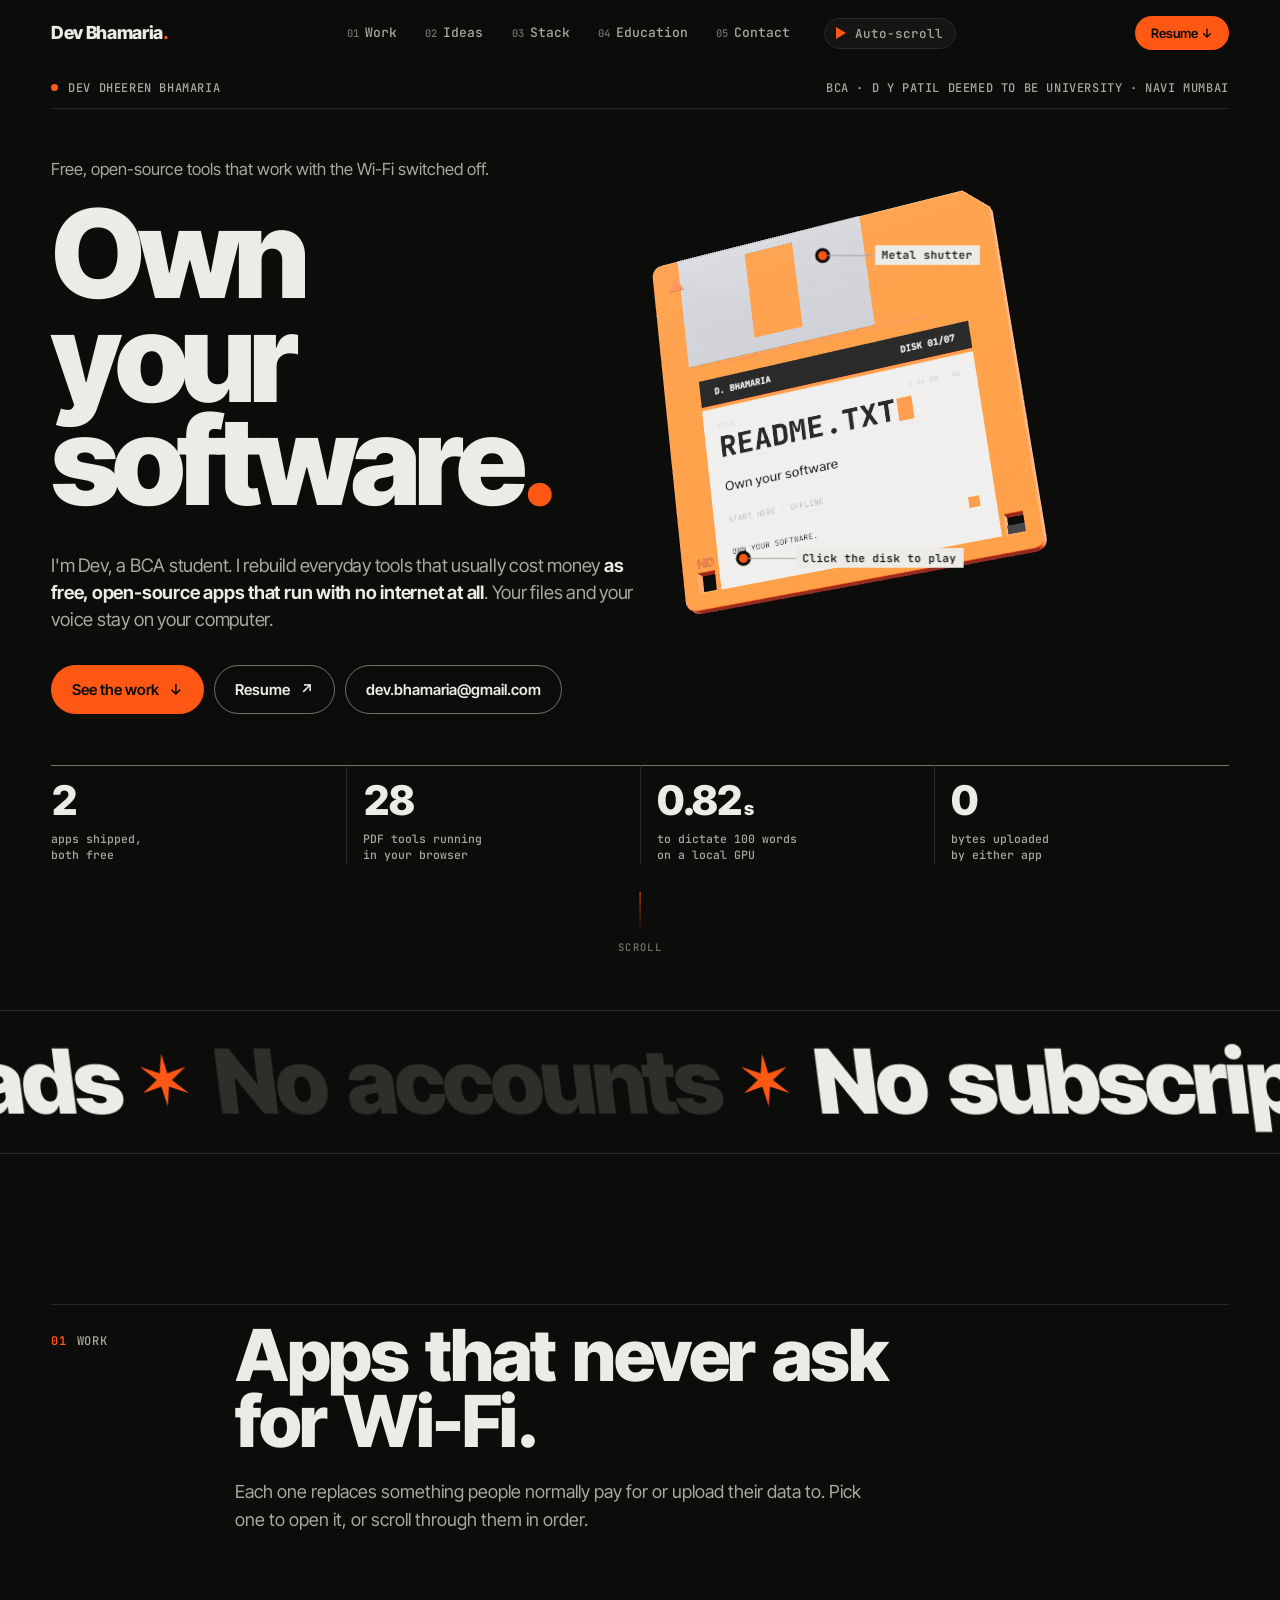
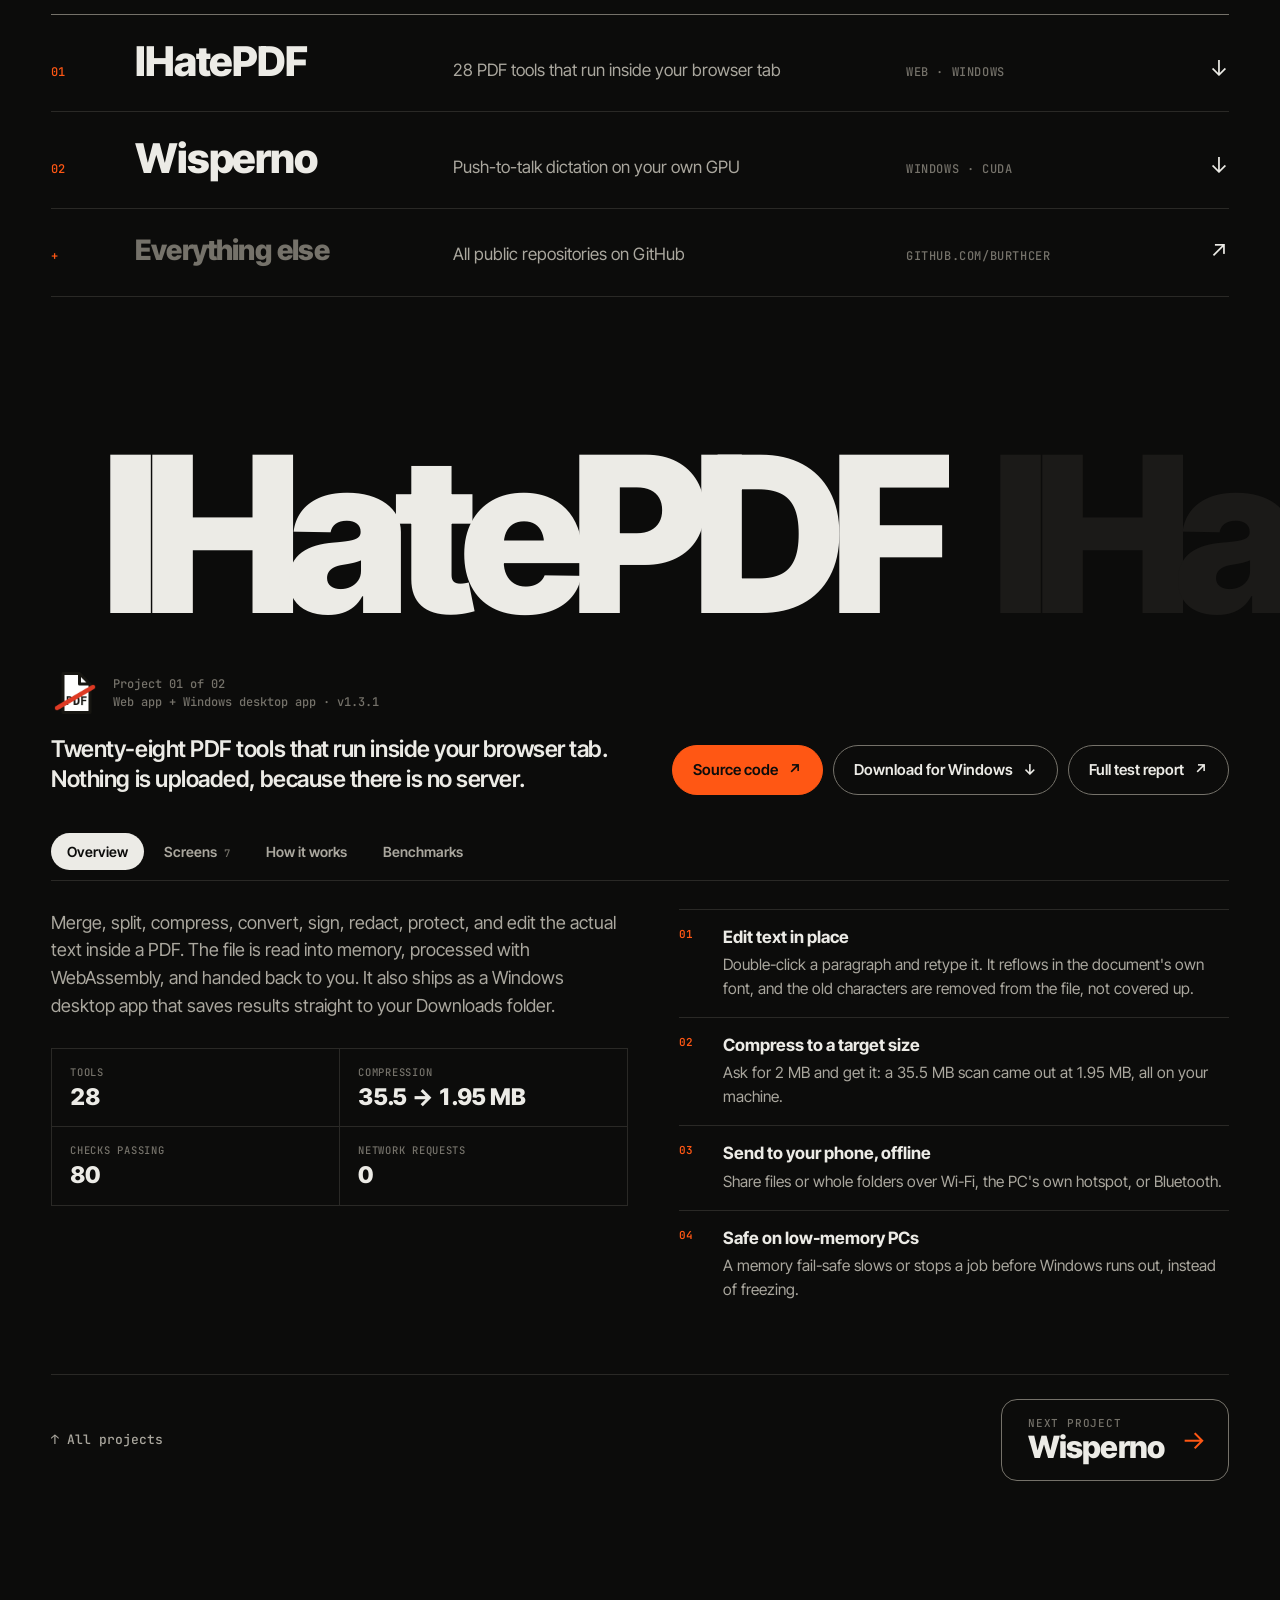
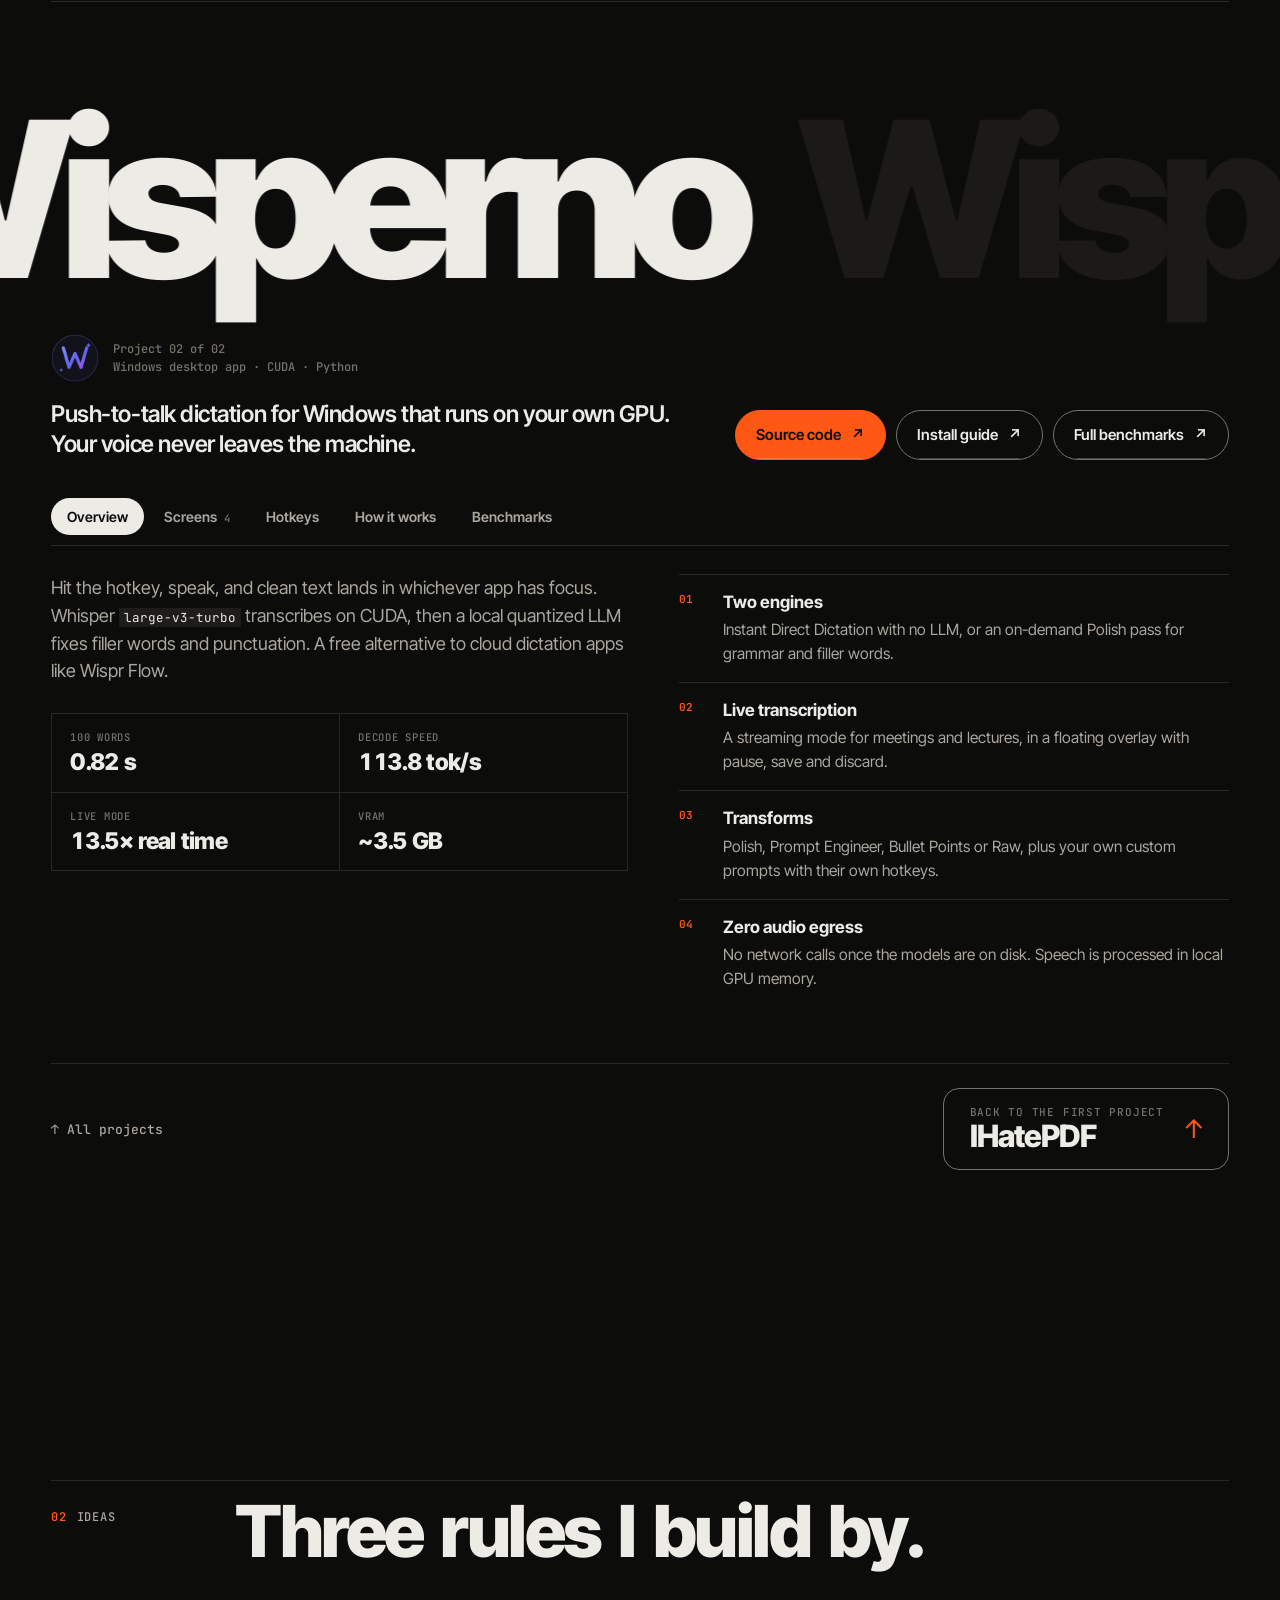
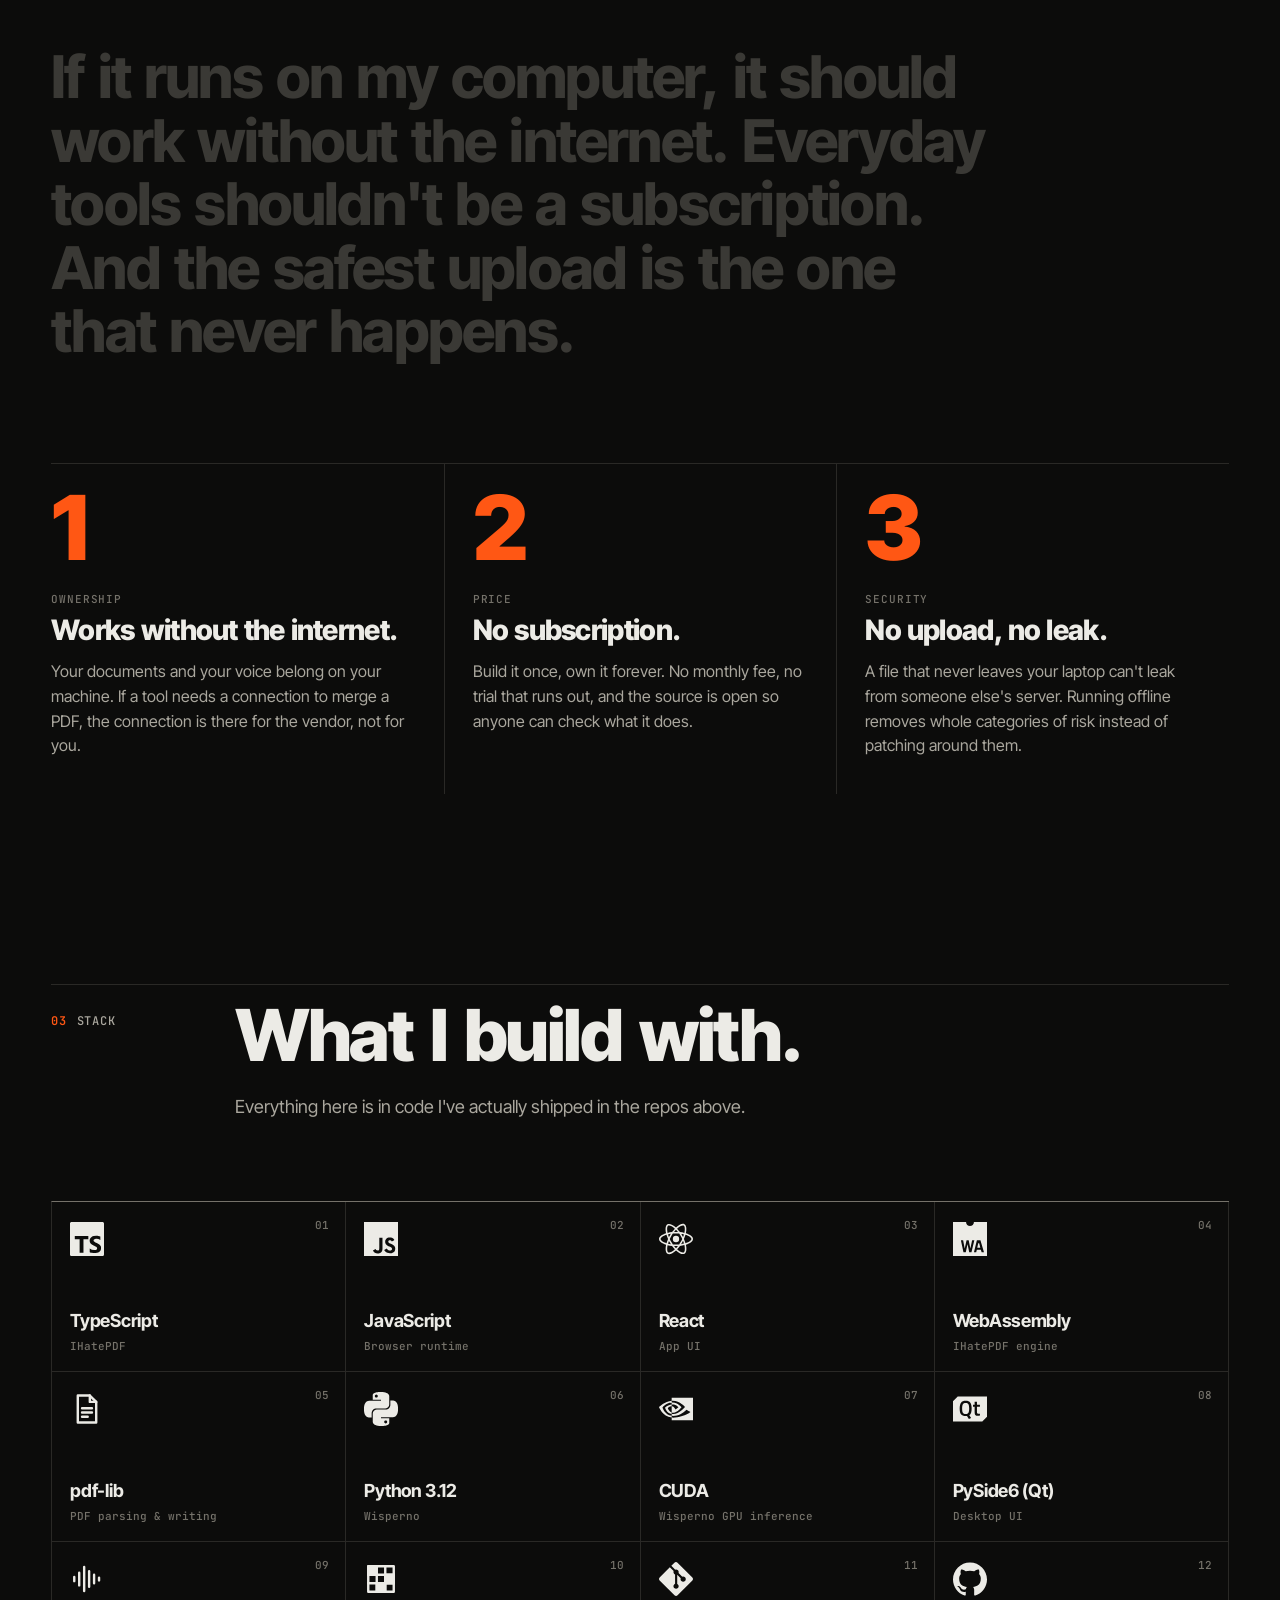
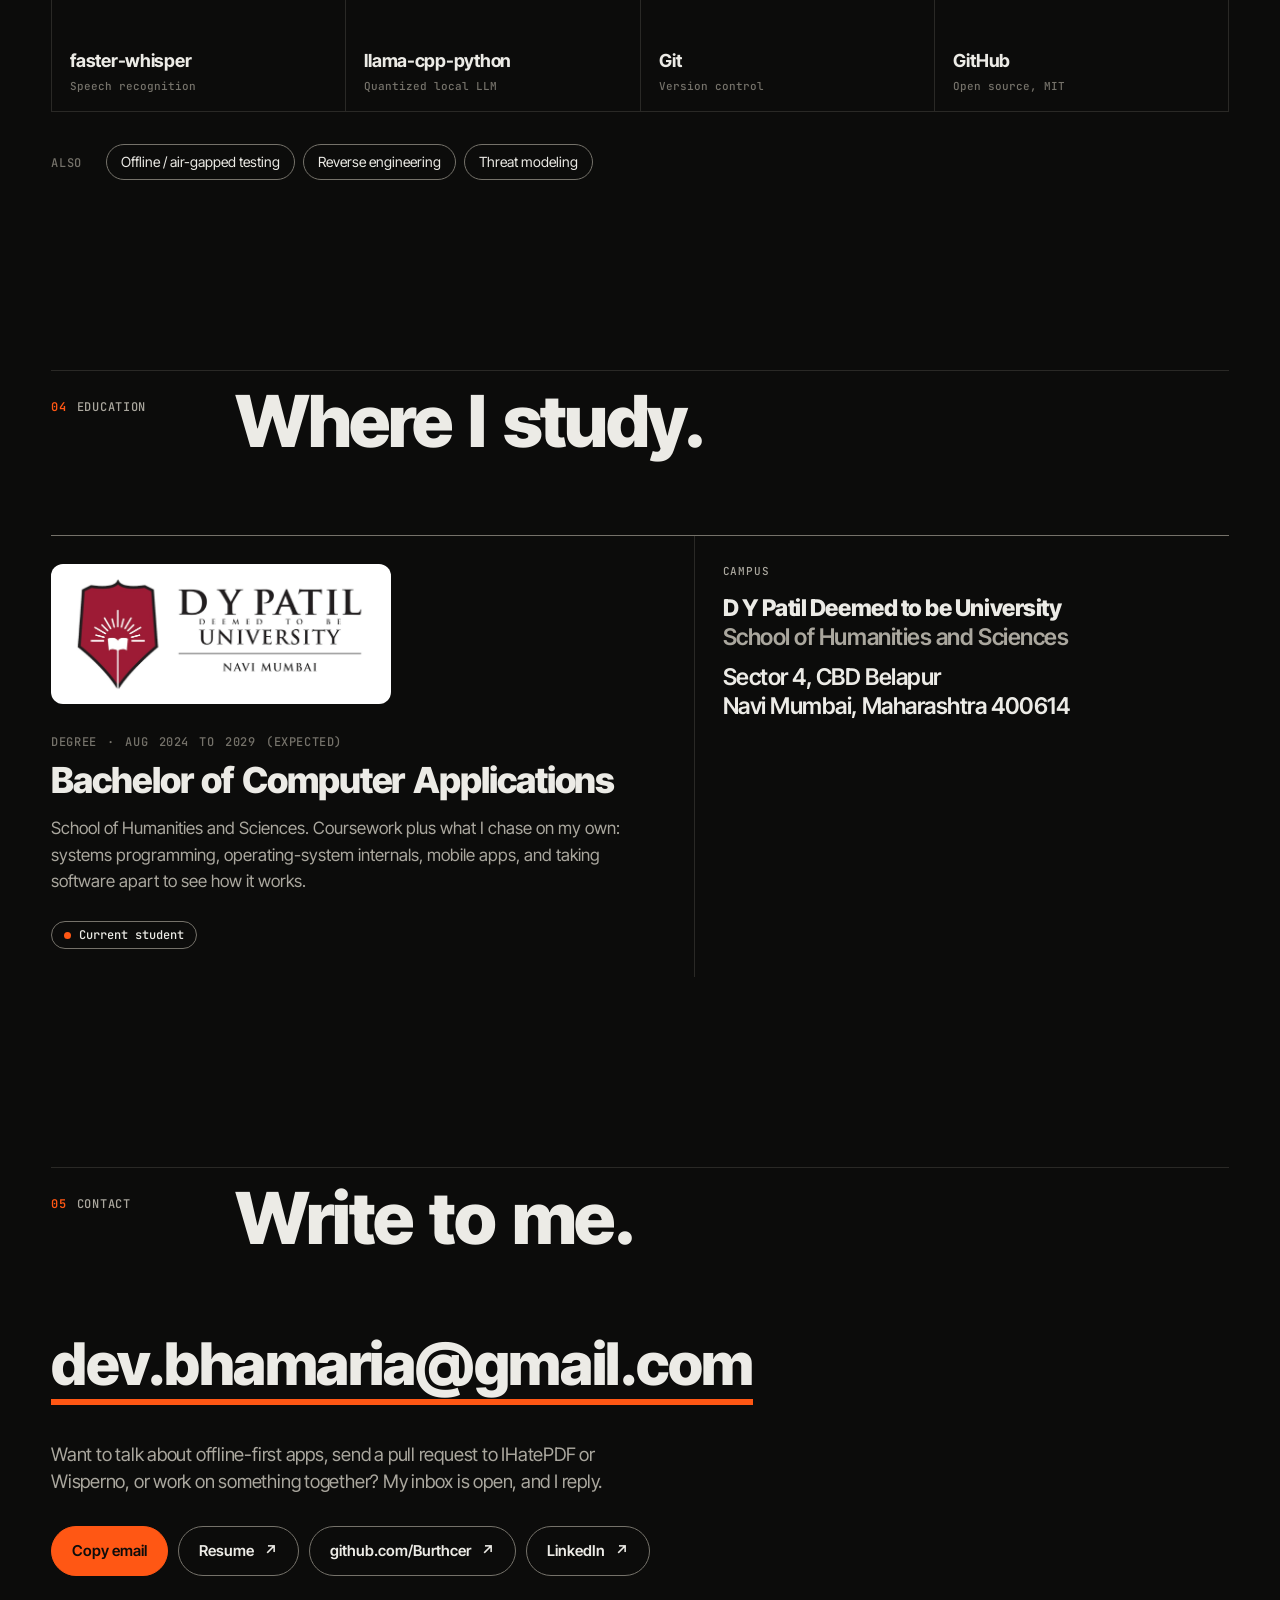
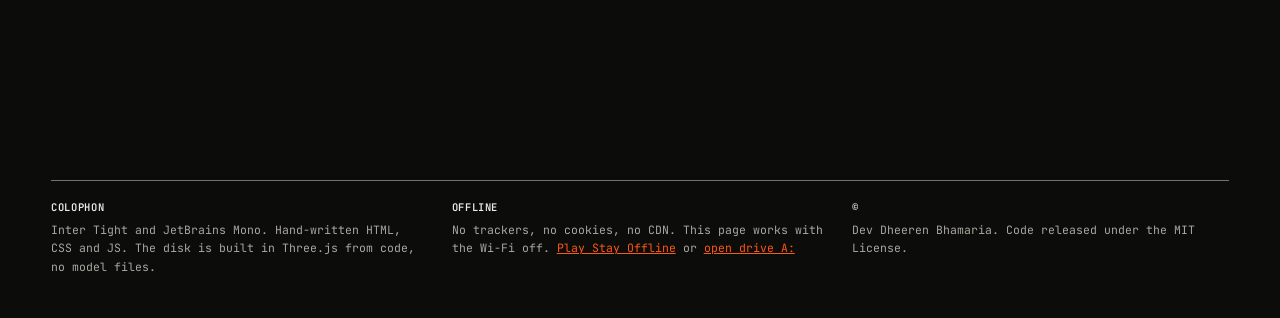
==== commit 5deb4f10: "Fix LinkedIn link Co-Authored-By: Claude Sonnet 5.5 <noreply@anthropic.com>" ====
--- a/index.html
+++ b/index.html
@@ -505,7 +505,7 @@
         <button class="btn solid mag" type="button" data-copy="dev.bhamaria@gmail.com" aria-label="Copy email address dev.bhamaria@gmail.com"><span data-copy-label>Copy email</span></button>
         <a class="btn mag" href="resume.html" data-resume>Resume <span aria-hidden="true">&nearr;</span></a>
         <a class="btn mag" href="https://github.com/Burthcer" target="_blank" rel="noopener noreferrer">github.com/Burthcer <span aria-hidden="true">&nearr;</span></a>
-        <a class="btn mag" data-link="linkedin" href="#" target="_blank" rel="noopener noreferrer">LinkedIn <span aria-hidden="true">&nearr;</span></a>
+        <a class="btn mag" data-link="linkedin" href="https://www.linkedin.com/in/dev-bhamaria-22b1503ab" target="_blank" rel="noopener noreferrer">LinkedIn <span aria-hidden="true">&nearr;</span></a>
       </div>
     </div>
     <footer class="colophon">
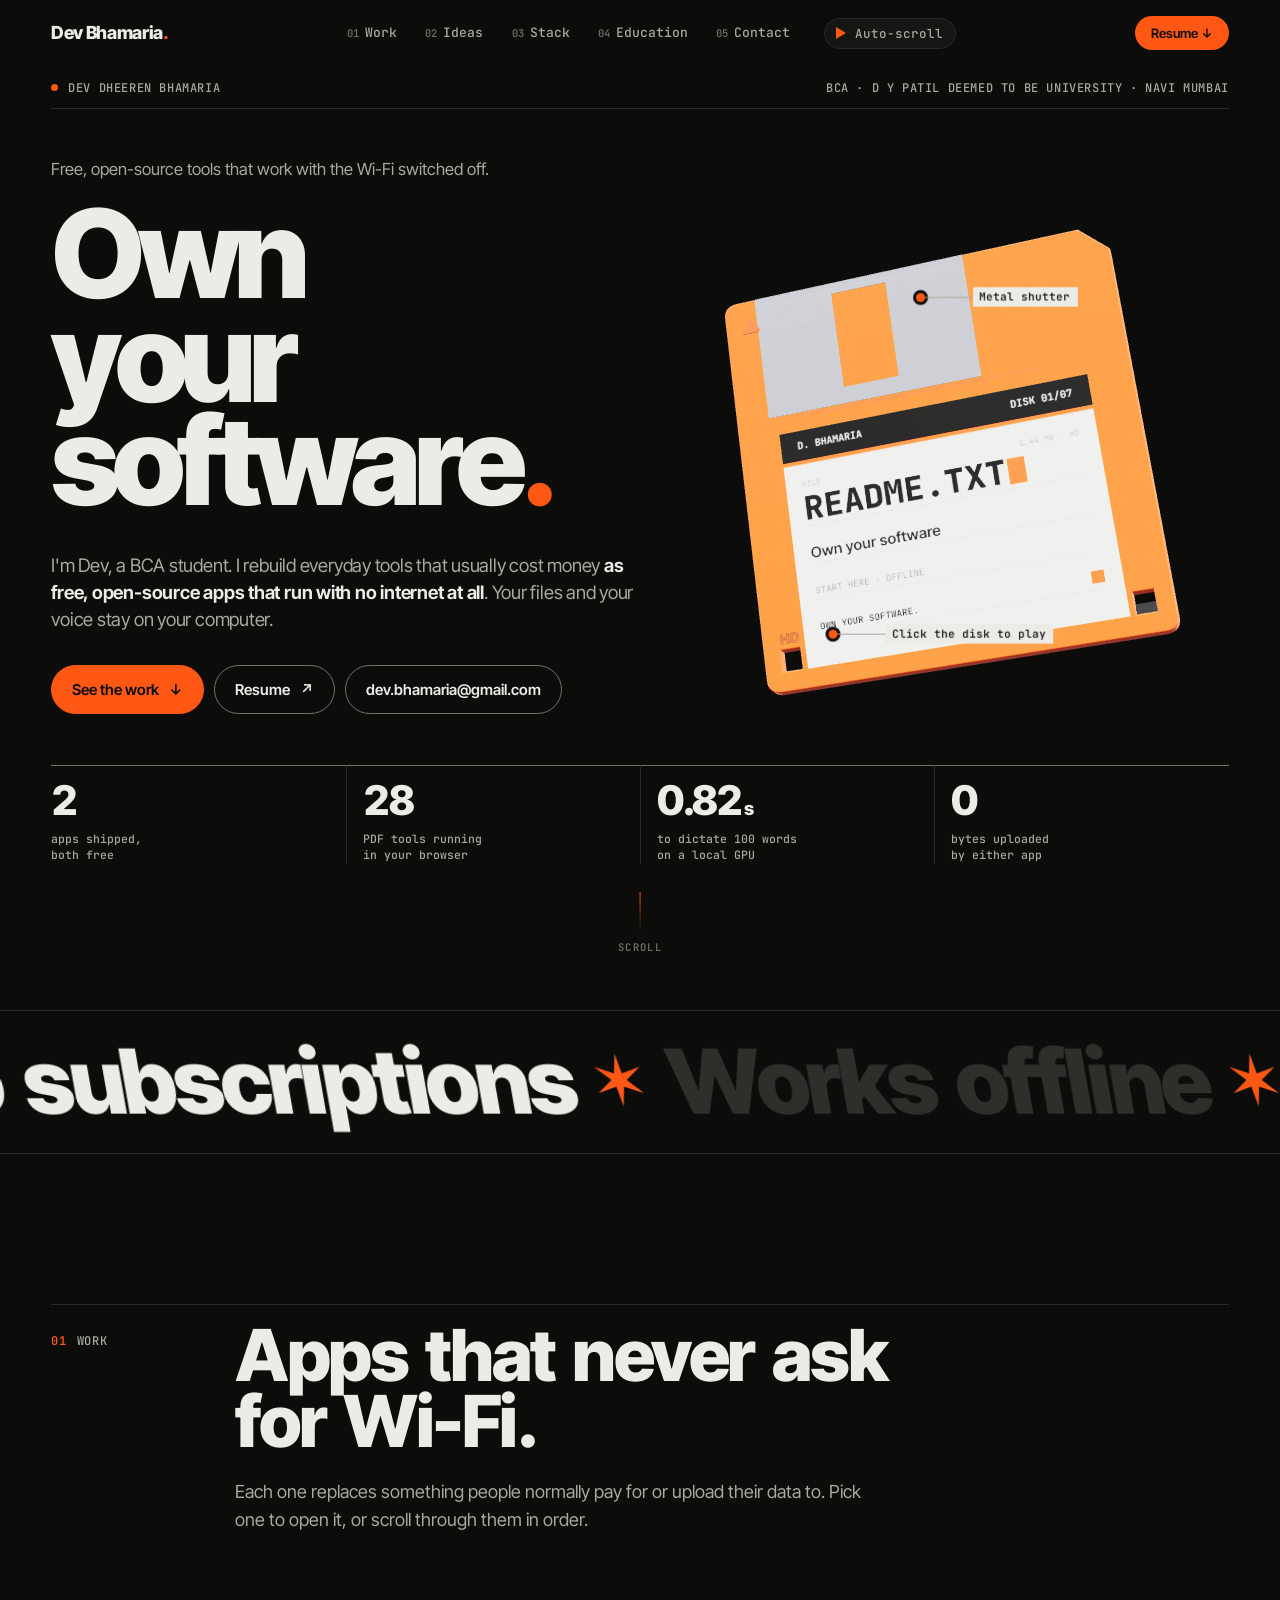
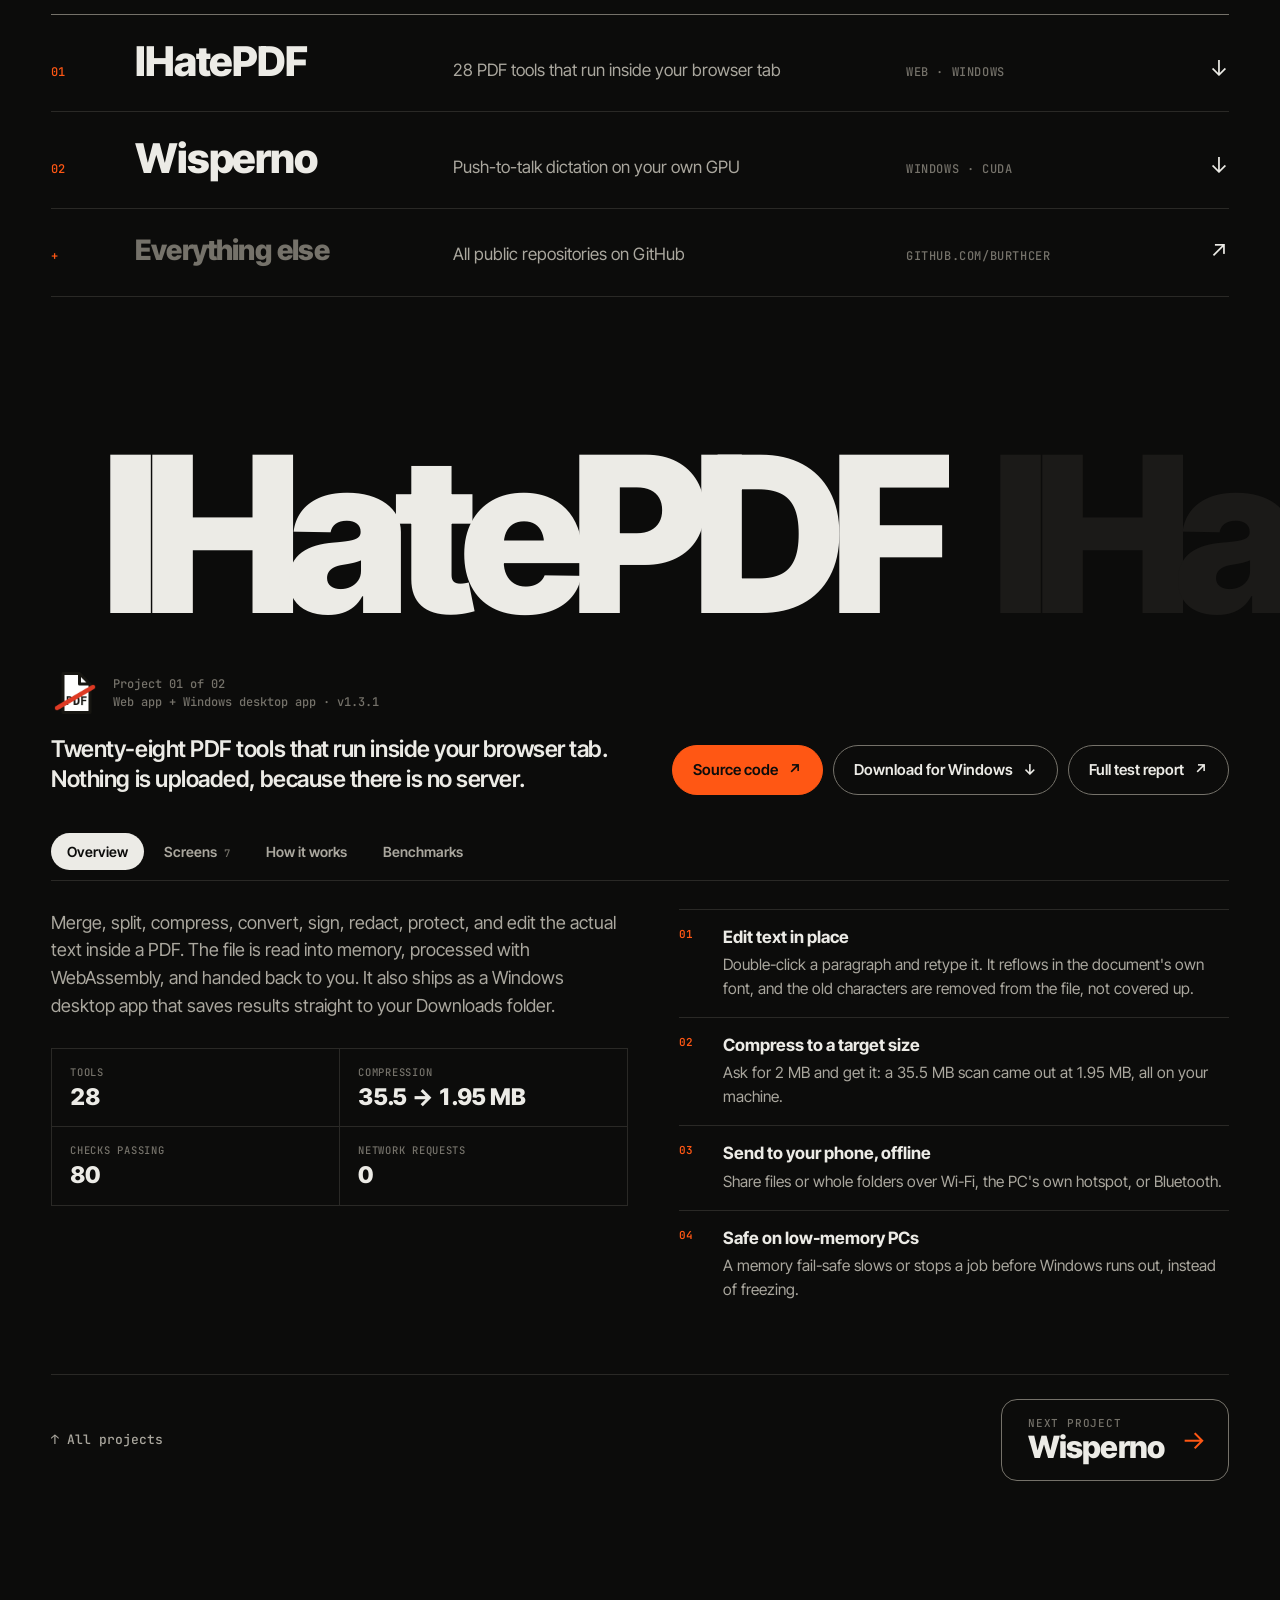
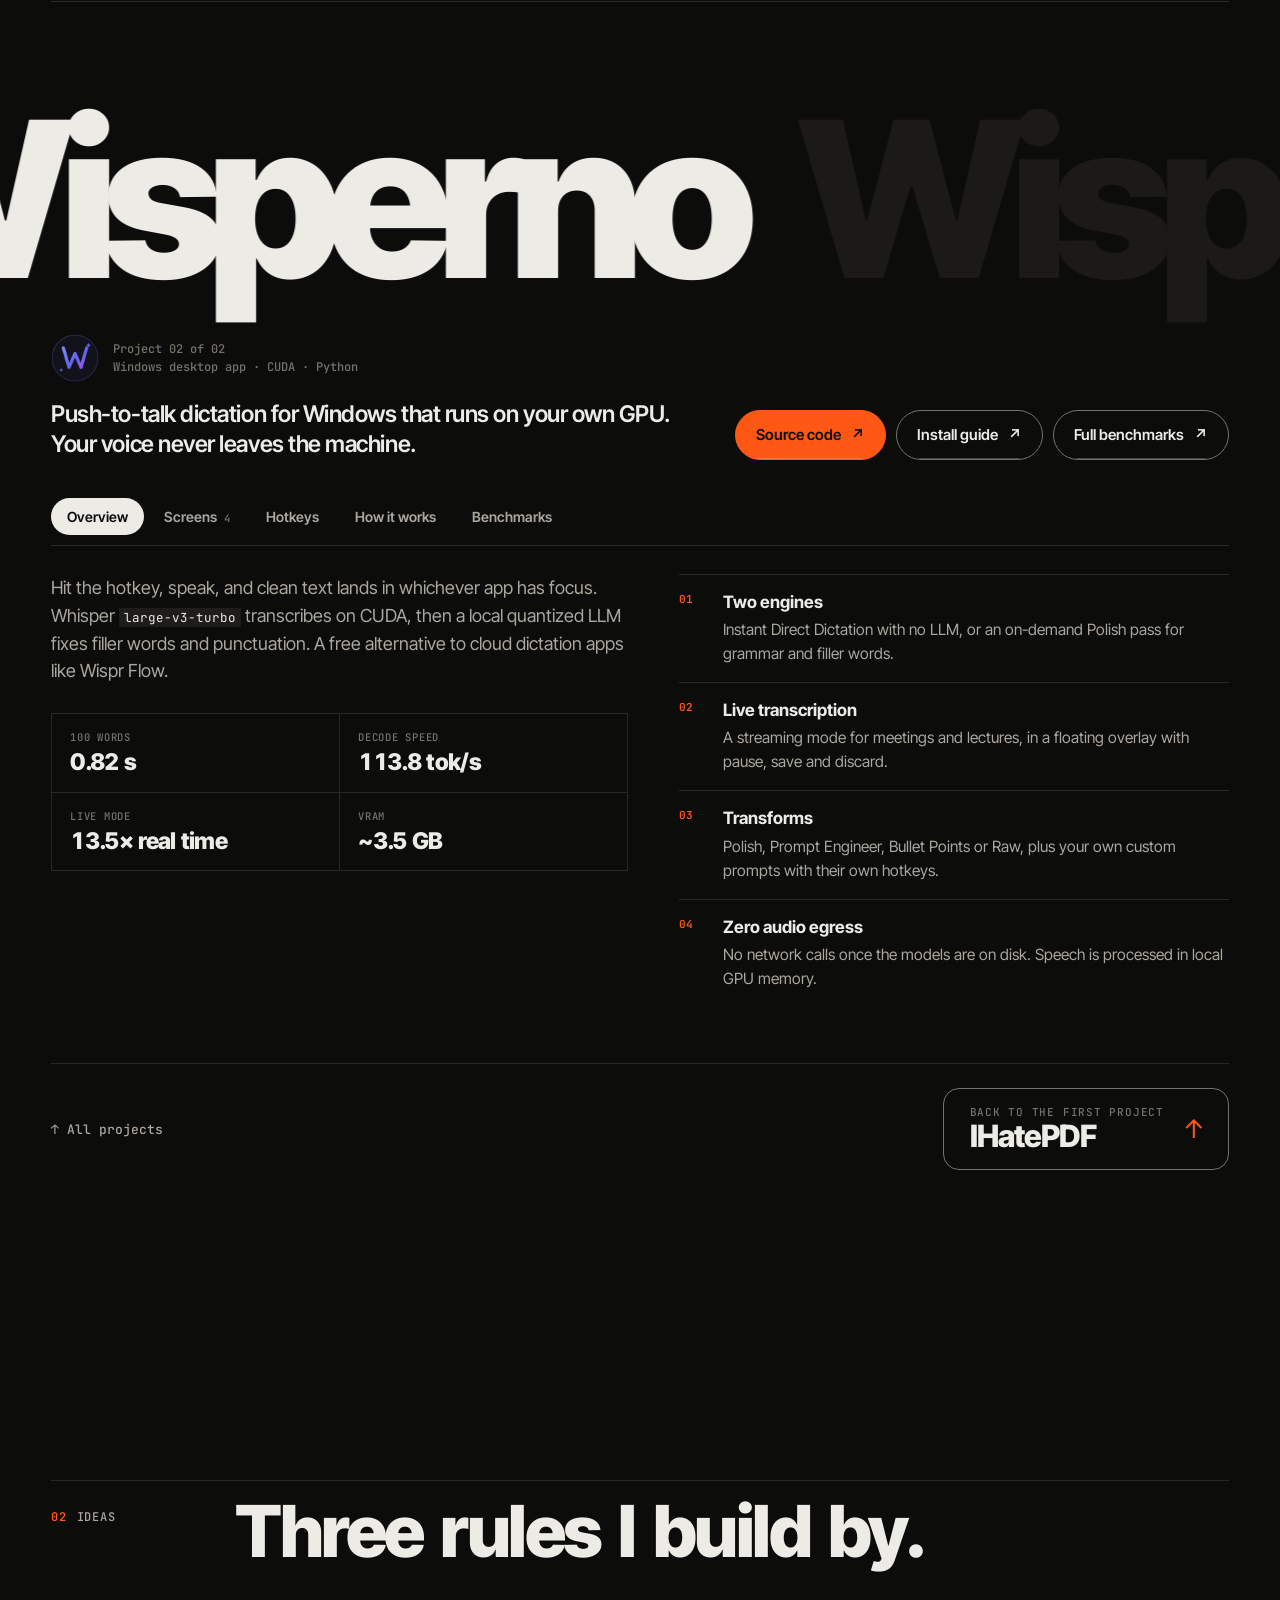
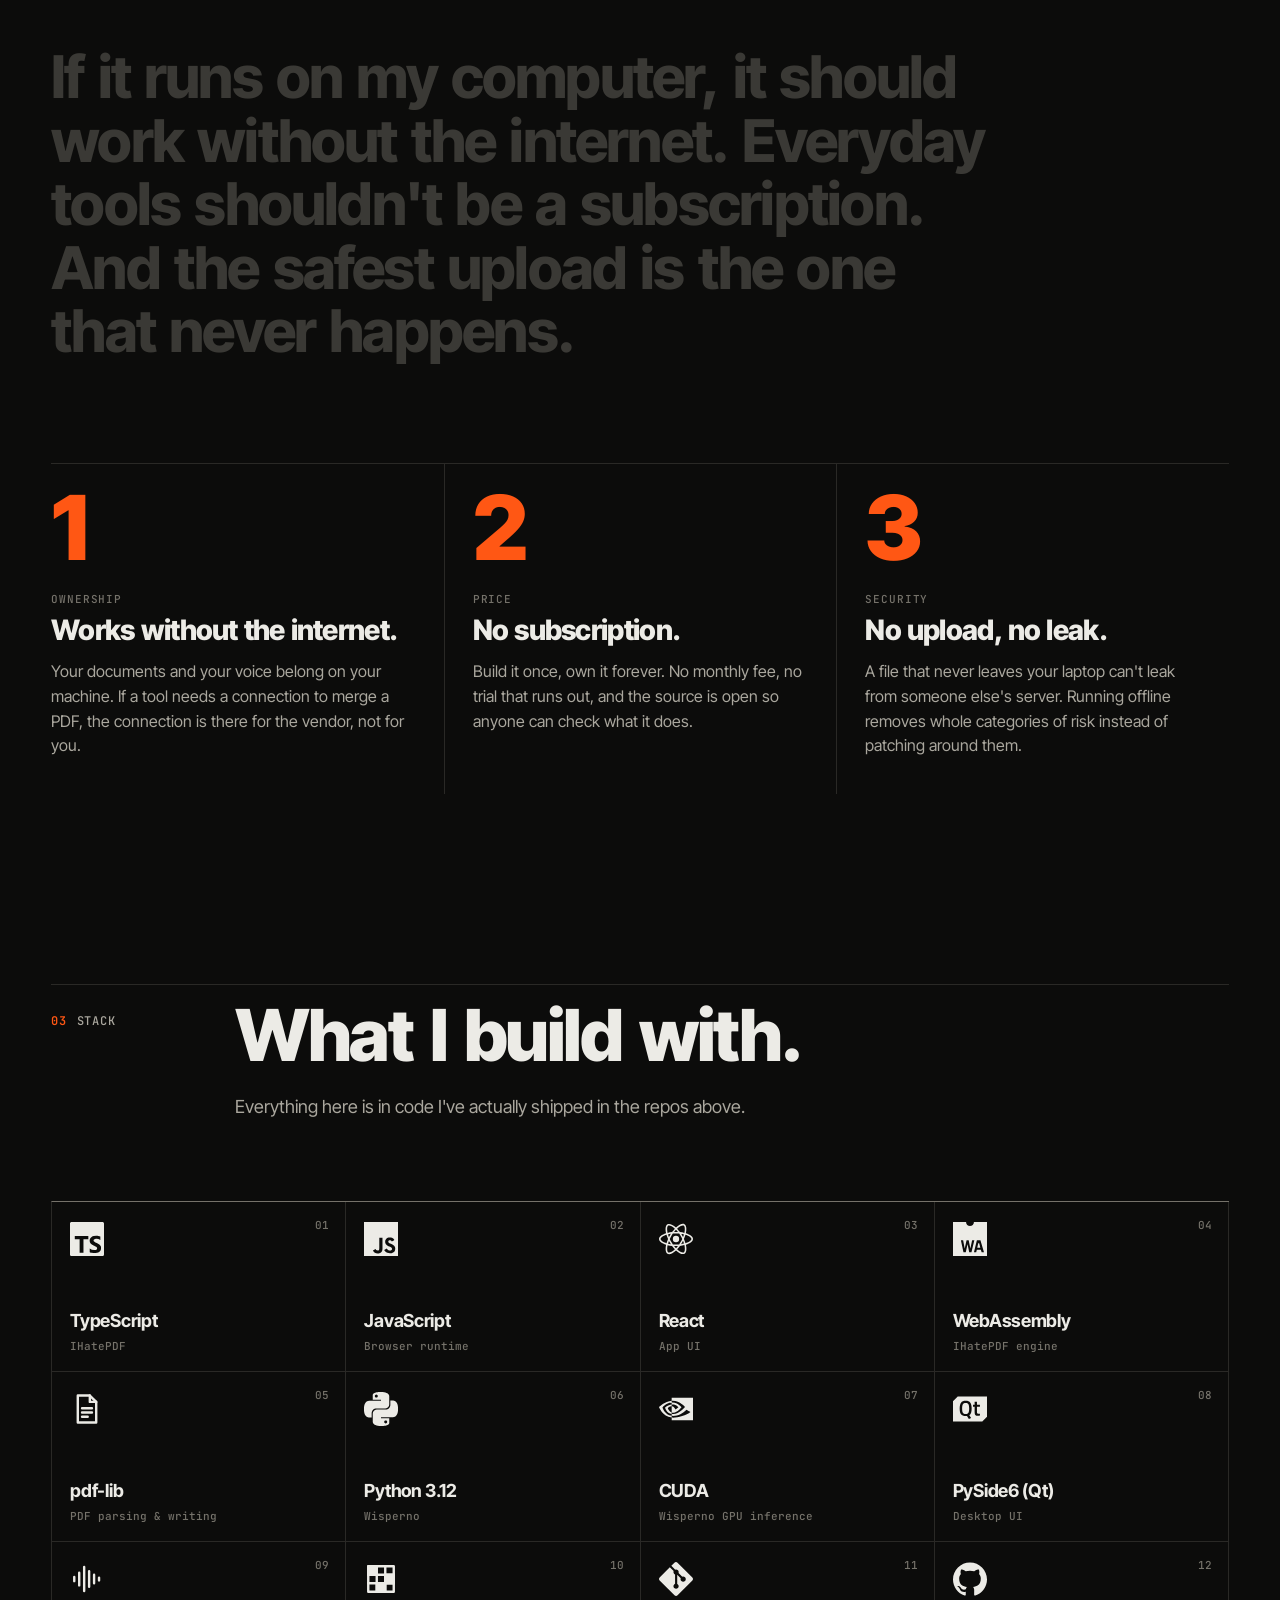
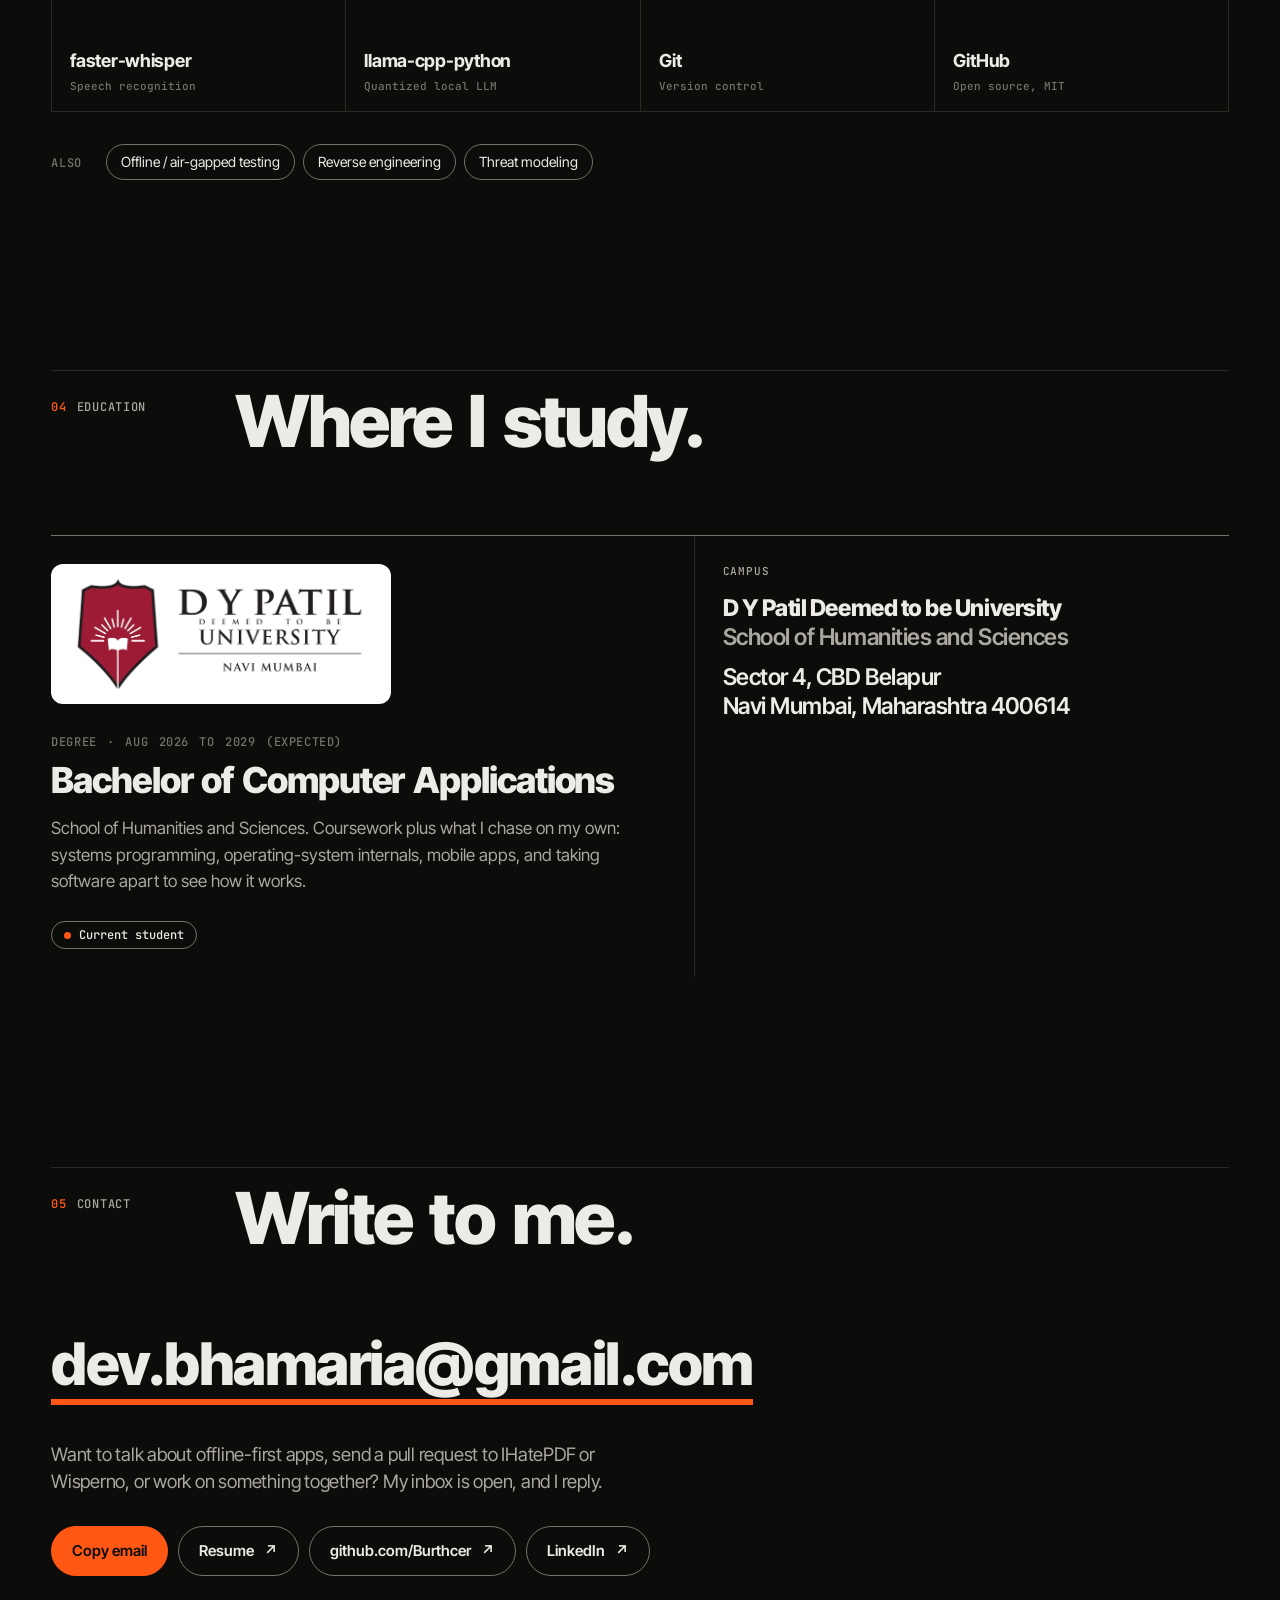
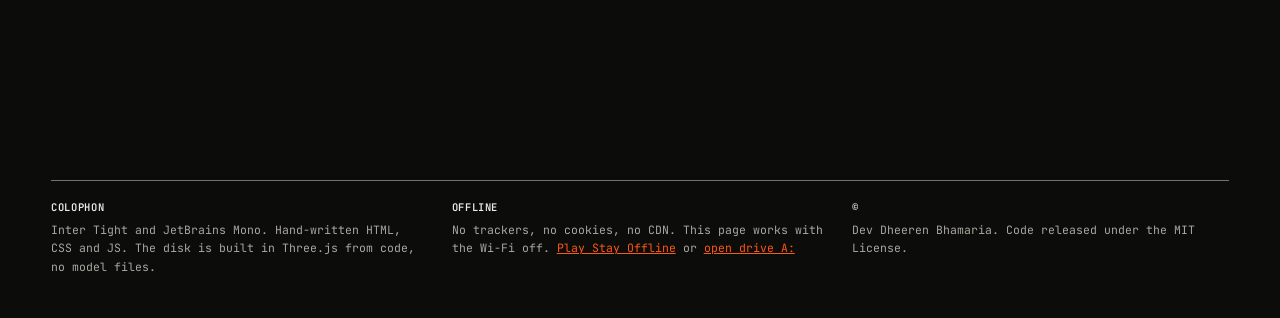
==== commit eae7e6f5: "Fix degree start date to Aug 2026 (site, drive, resume page and PDF) Co-Authored-By: Claude Sonnet 5" ====
--- a/index.html
+++ b/index.html
@@ -473,7 +473,7 @@
   </section>
 
   <!-- 04 Education -->
-  <section class="sec" id="education" data-stop data-file="BCA.DOC" data-sub="D Y Patil University" data-tags="NAVI MUMBAI · 2024 TO 2029" aria-labelledby="edu-h">
+  <section class="sec" id="education" data-stop data-file="BCA.DOC" data-sub="D Y Patil University" data-tags="NAVI MUMBAI · 2026 TO 2029" aria-labelledby="edu-h">
     <header class="sec-head">
       <div class="sec-num reveal"><b>04</b><span>Education</span></div>
       <h2 id="edu-h" data-split>Where I study.</h2>
@@ -481,7 +481,7 @@
     <div class="edu">
       <div class="reveal">
         <img class="uni-logo" src="assets/icons/dypatil-logo.png" alt="D Y Patil Deemed to be University, Navi Mumbai" width="618" height="231" loading="lazy">
-        <p class="degree"><small>Degree &middot; Aug 2024 to 2029 (expected)</small>Bachelor of Computer Applications</p>
+        <p class="degree"><small>Degree &middot; Aug 2026 to 2029 (expected)</small>Bachelor of Computer Applications</p>
         <p>School of Humanities and Sciences. Coursework plus what I chase on my own: systems programming, operating-system internals, mobile apps, and taking software apart to see how it works.</p>
         <span class="status"><i aria-hidden="true"></i>Current student</span>
       </div>
--- a/assets/css/portfolio3d.css
+++ b/assets/css/portfolio3d.css
@@ -68,11 +68,11 @@
 /* dock: a small drive bay the disk parks in; the filename slides out briefly on each new section */
 .dock {
   position: fixed; right: 16px; bottom: 16px; z-index: 29; width: 84px; height: 84px; padding: 0; cursor: pointer;
-  background: rgba(21, 21, 19, .9); border: 1px solid var(--hair); border-radius: 12px;
+  background: none; border: 0; border-radius: 12px;
   opacity: 0; pointer-events: none; transition: border-color .3s;
 }
 .dock.on { opacity: 1; pointer-events: auto; }
-.dock:hover { border-color: var(--acc); }
+.dock:hover { border-color: transparent; }
 .dock-slot { position: absolute; inset: 8px; }
 .dock-say {
   position: absolute; right: calc(100% + 10px); top: 50%; display: flex; align-items: baseline; gap: 3px;
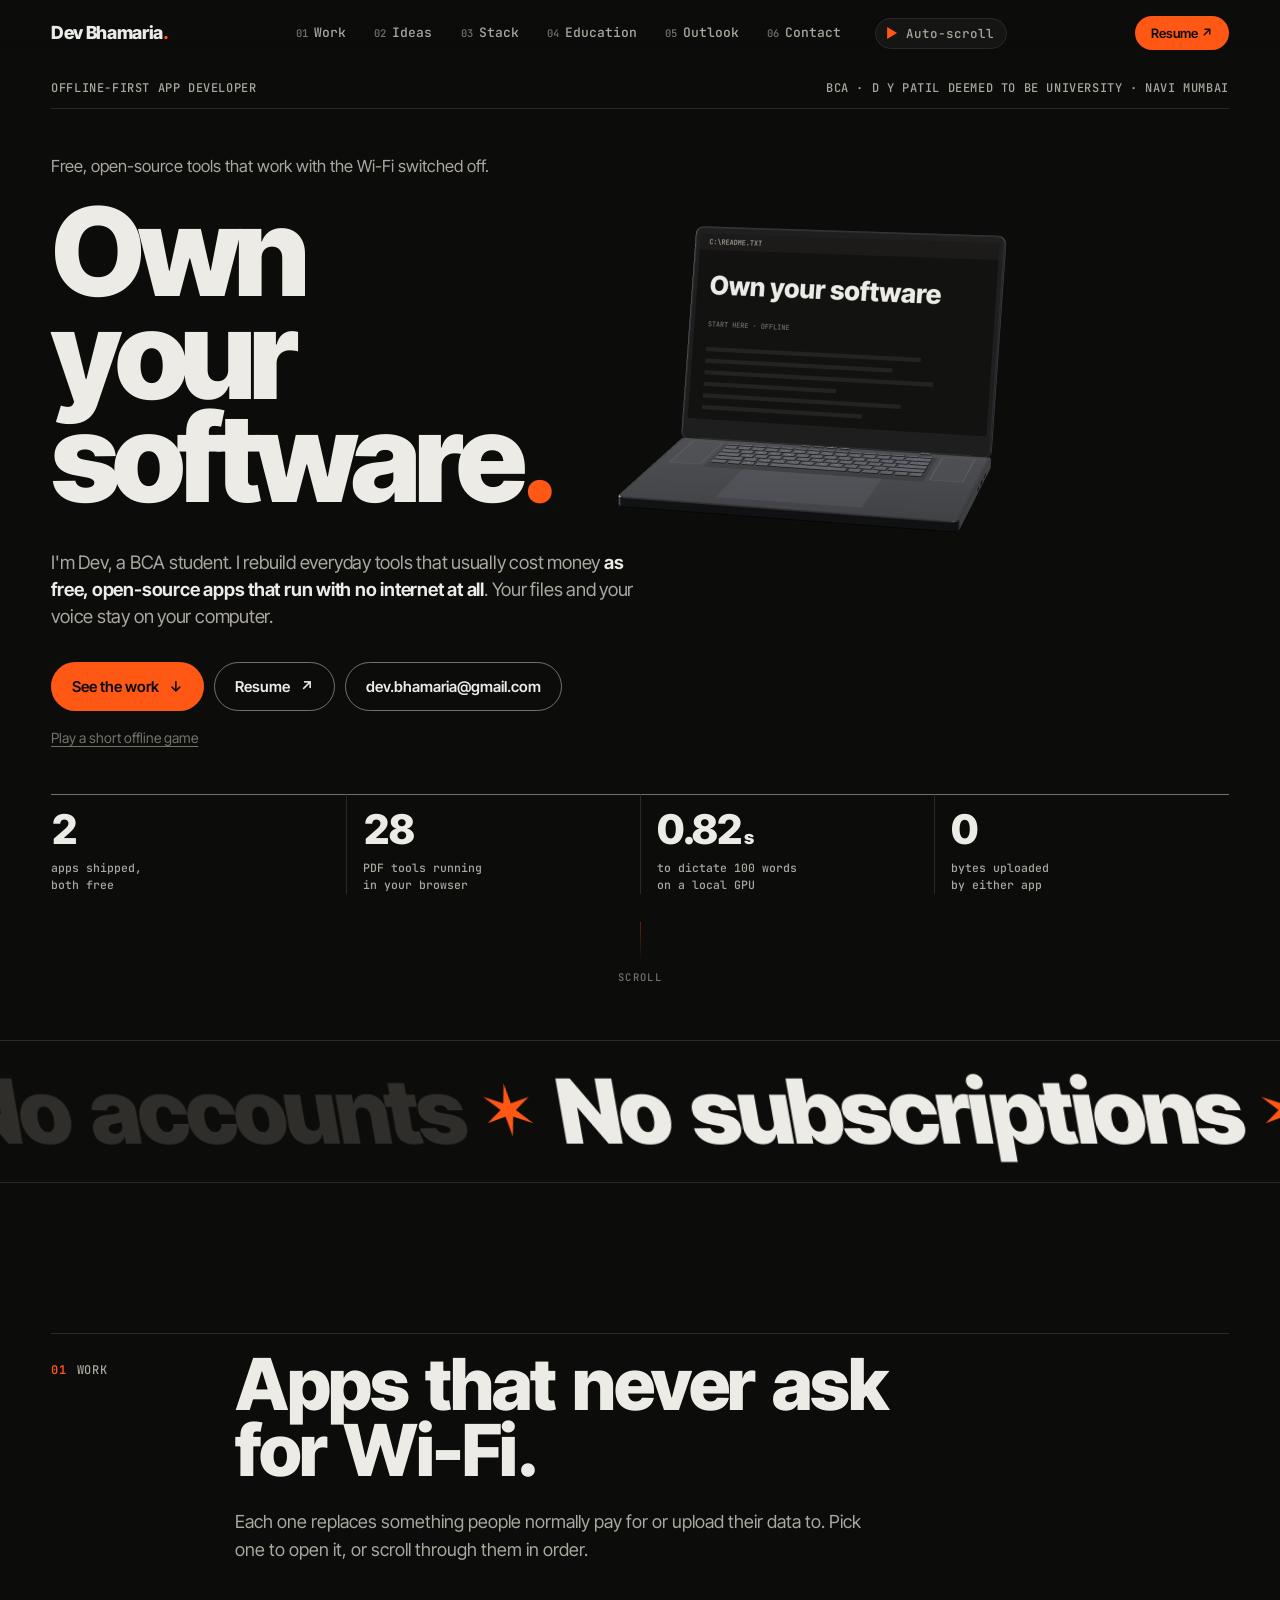
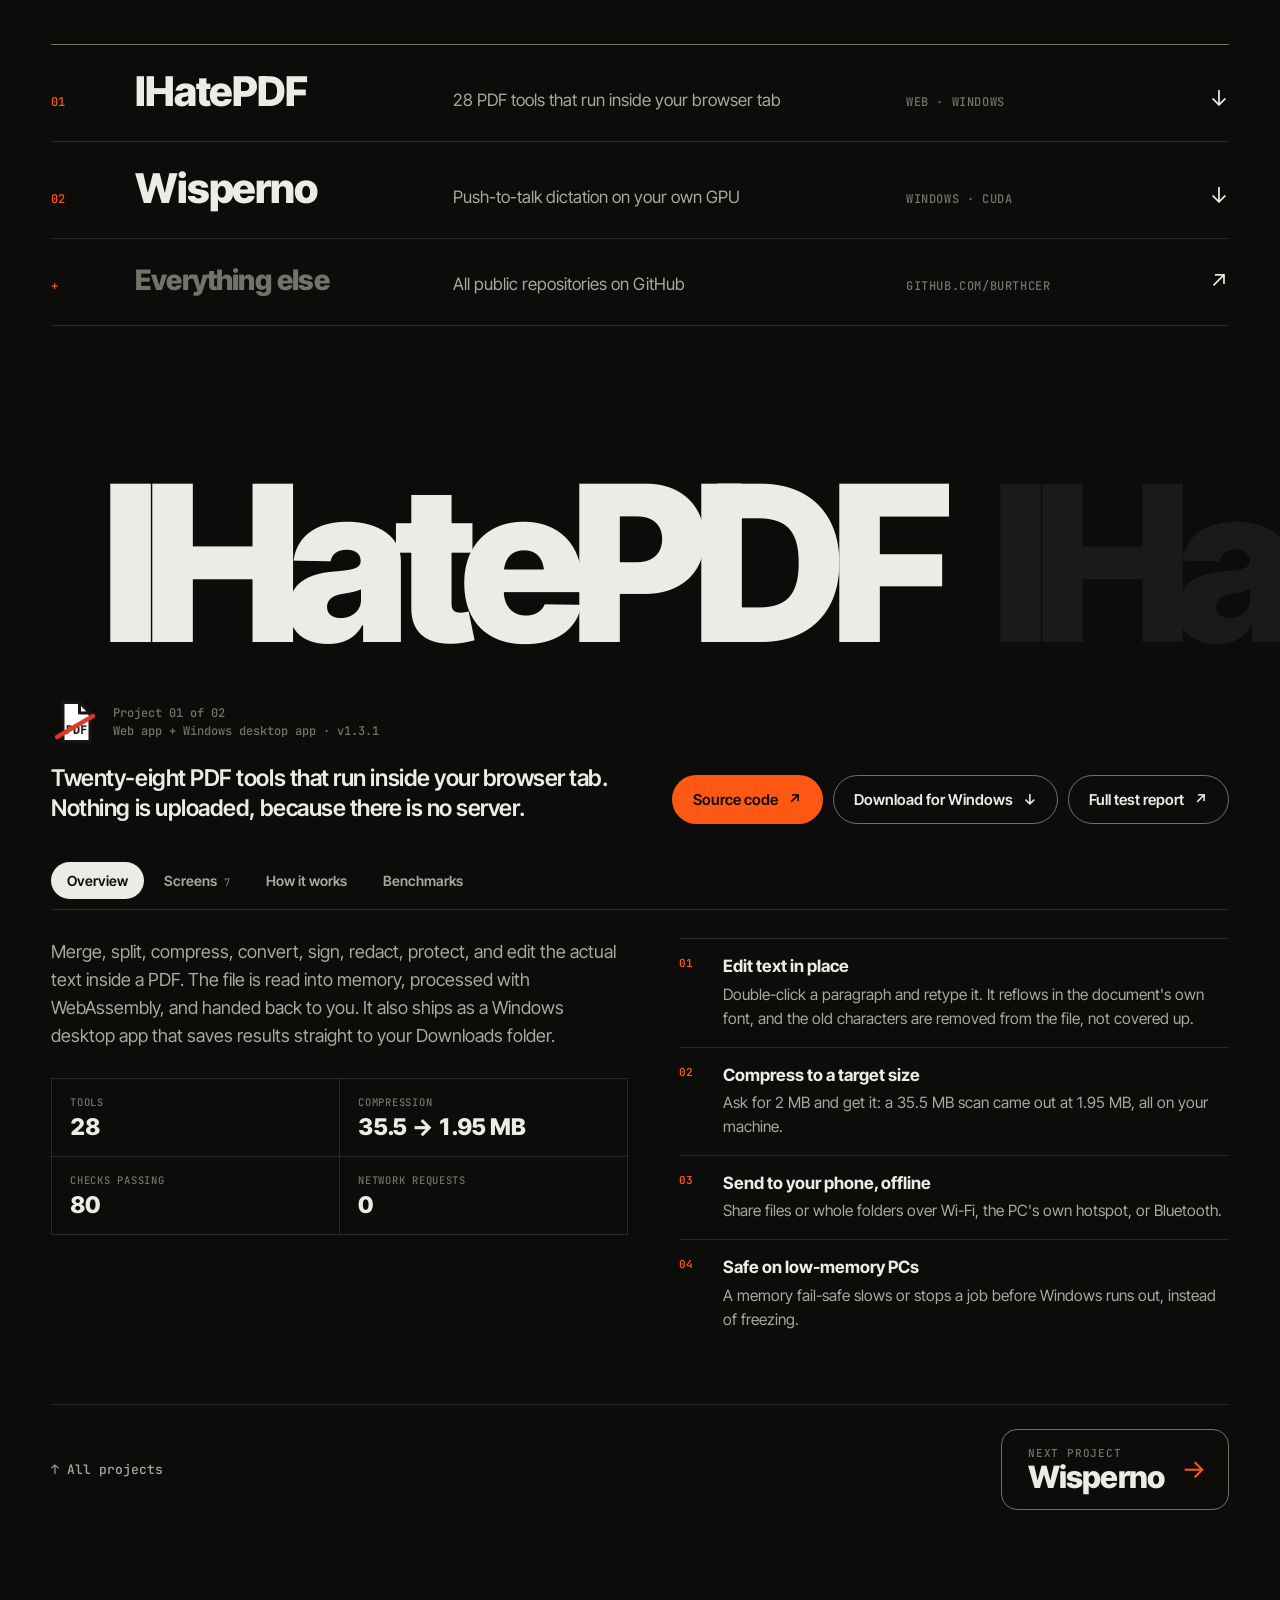
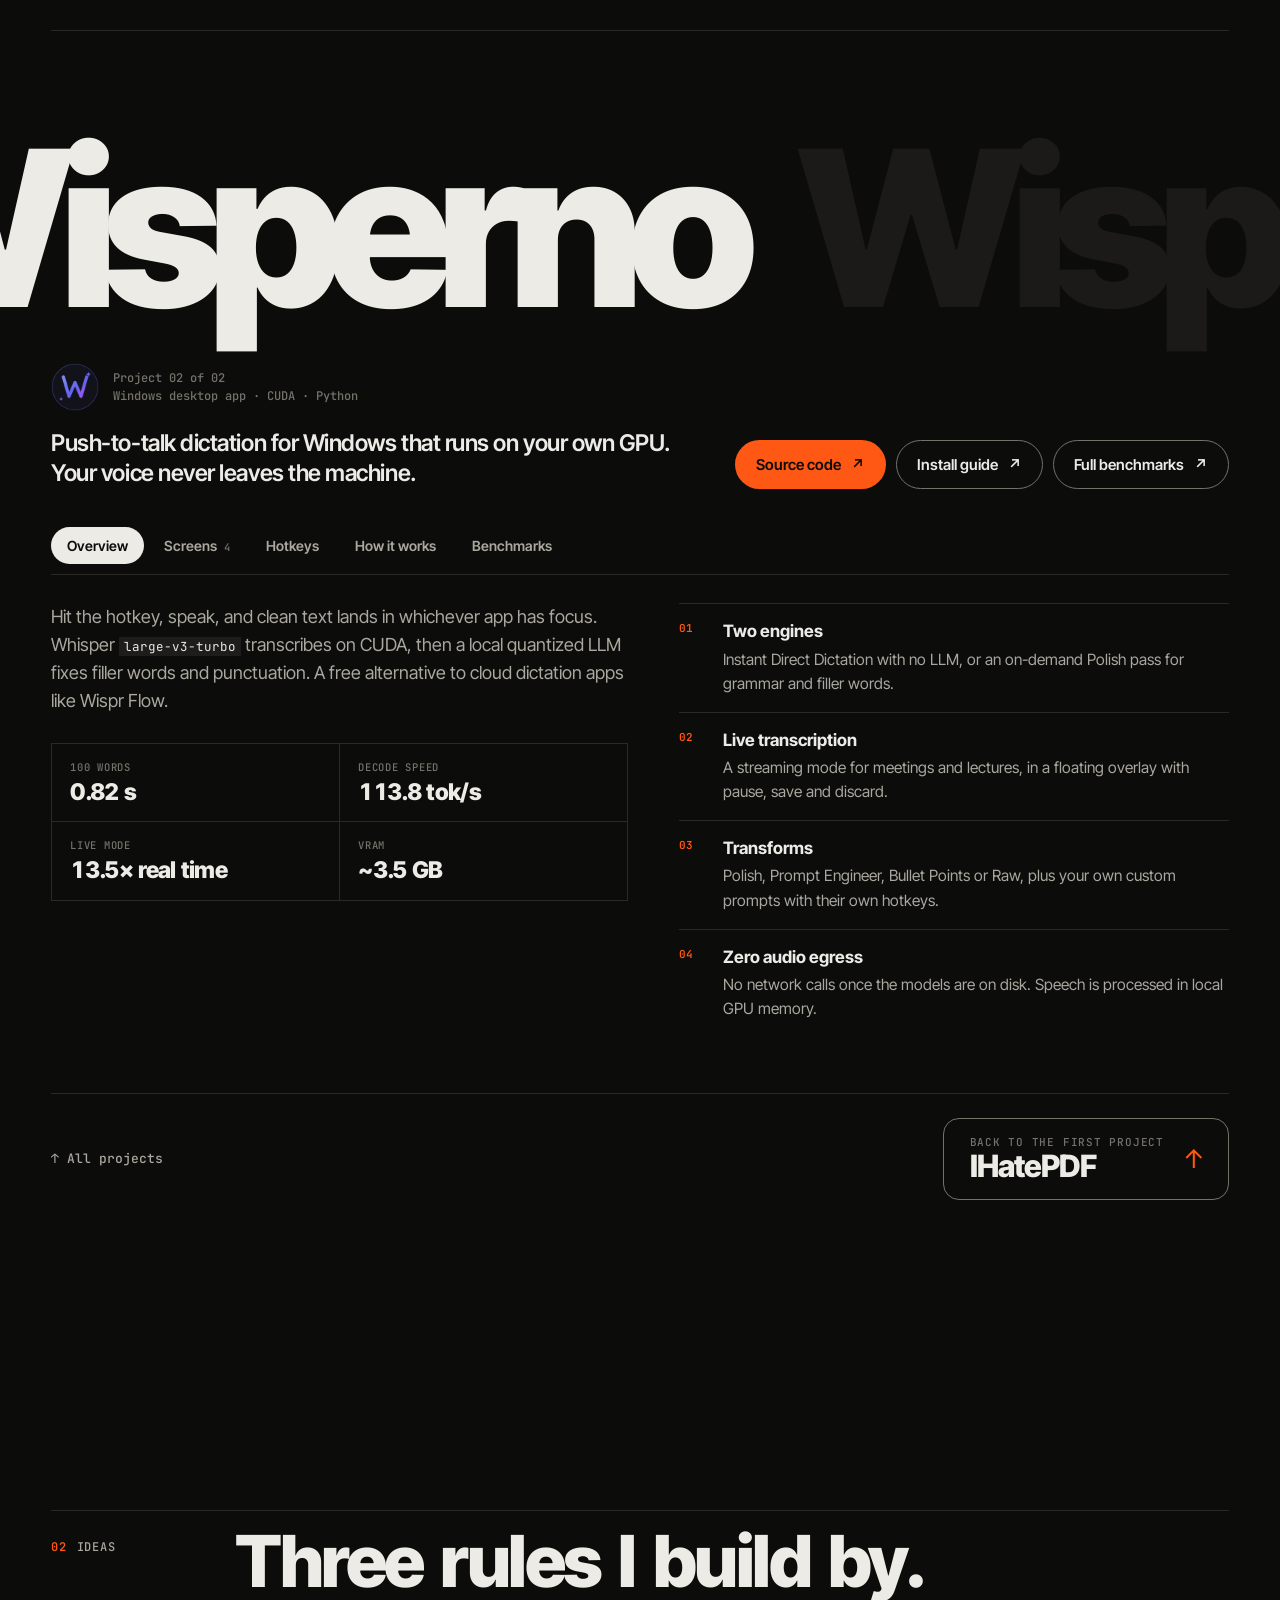
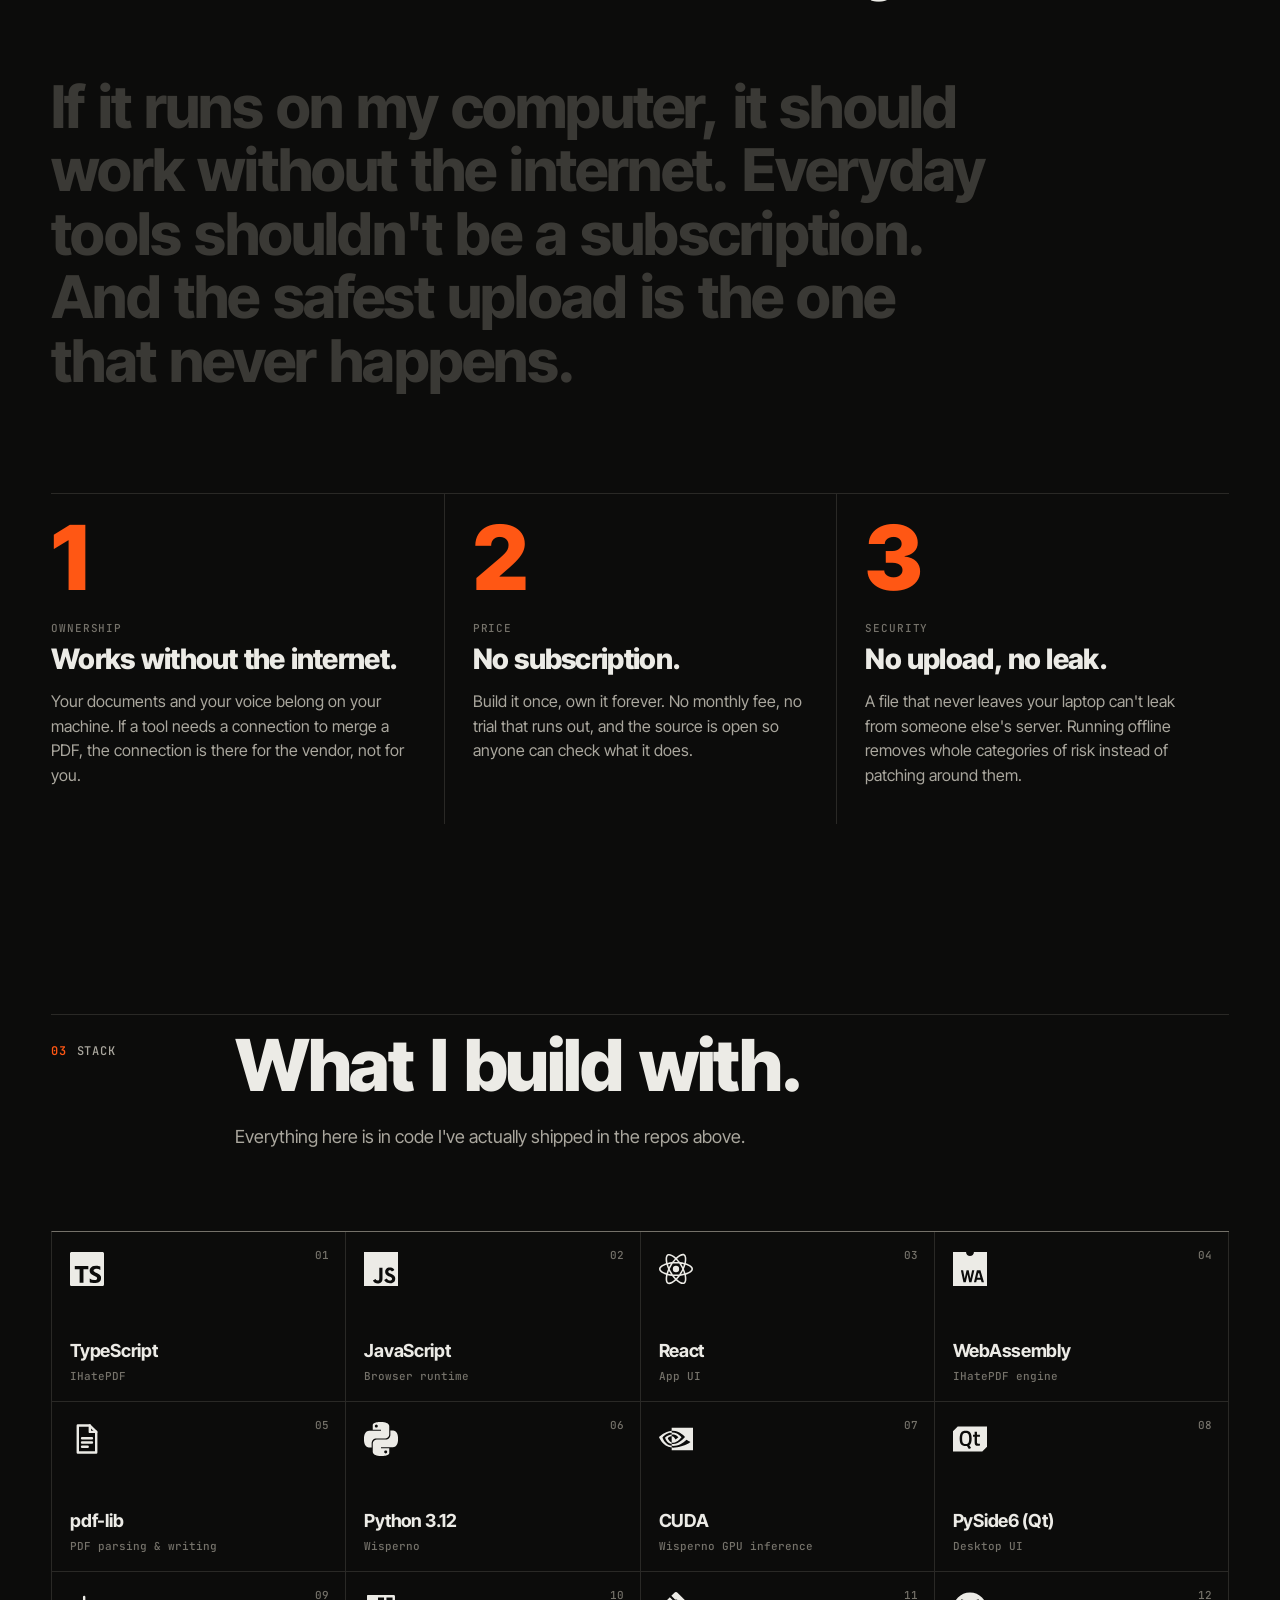
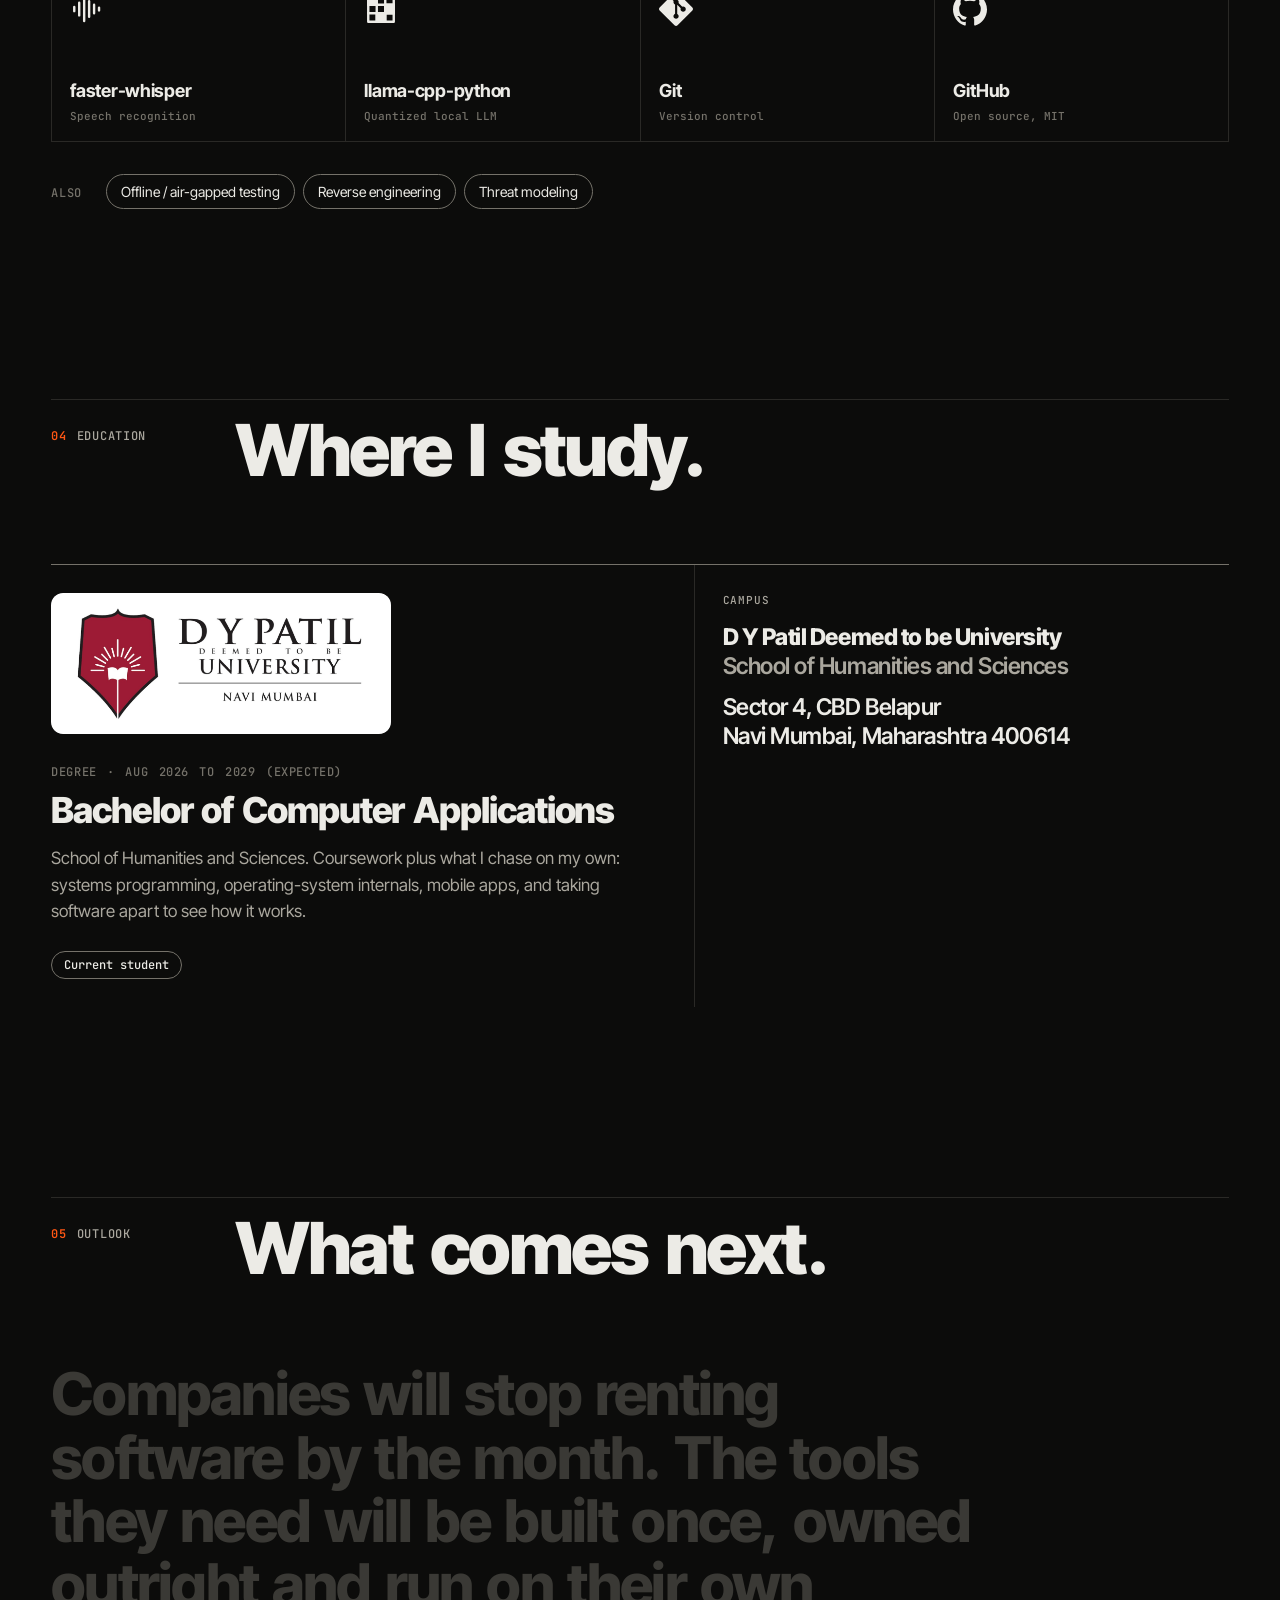
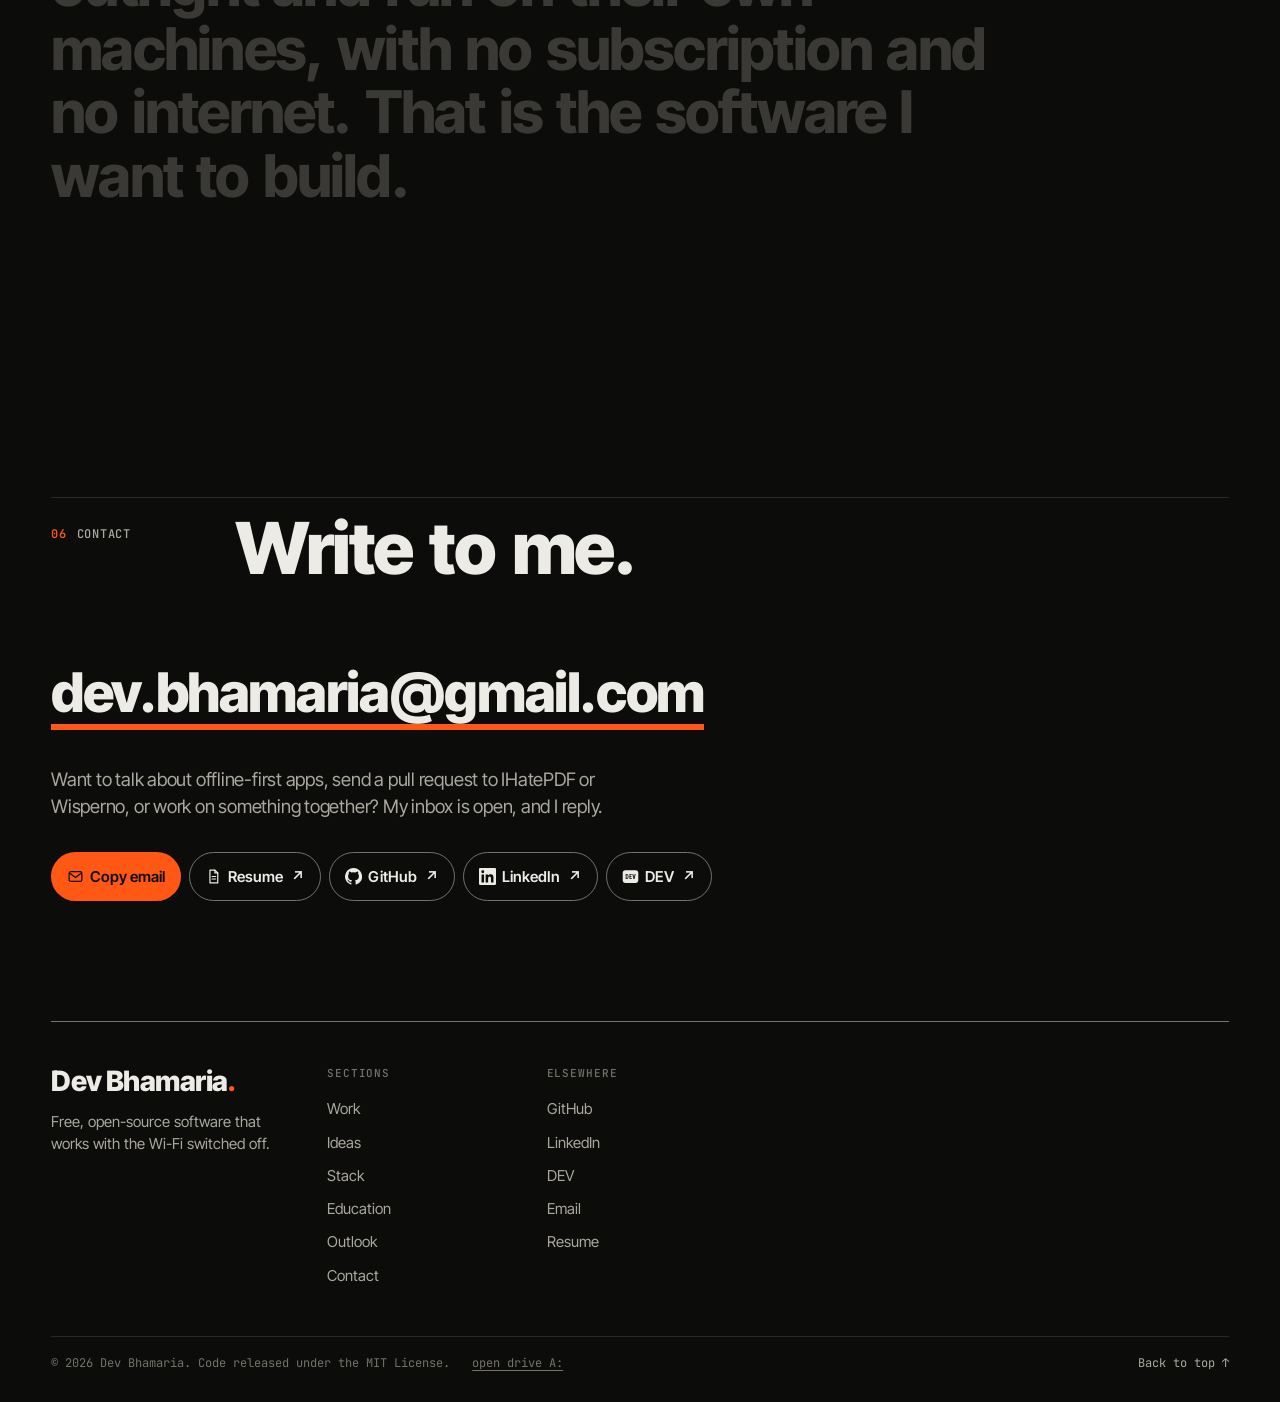
==== commit b0f66fd8: "New version: laptop and phone, browser on the screen, DEV and LinkedIn tabs, footer, security header" ====
--- a/index.html
+++ b/index.html
@@ -3,26 +3,26 @@
 <head>
 <meta charset="utf-8">
 <meta name="viewport" content="width=device-width, initial-scale=1">
-<title>Dev Dheeren Bhamaria | Offline-first apps: IHatePDF and Wisperno</title>
-<meta name="description" content="Dev Bhamaria, BCA student and developer. I build free, offline-first software: IHatePDF (28 PDF tools, no uploads) and Wisperno (offline GPU dictation).">
-<meta name="author" content="Dev Dheeren Bhamaria">
+<title>Dev Bhamaria | Offline-first apps: IHatePDF and Wisperno</title>
+<meta name="description" content="Dev Bhamaria is a BCA student who builds free, open-source apps that work with no internet: IHatePDF (28 PDF tools that never upload your file) and Wisperno (offline GPU dictation for Windows).">
+<meta name="author" content="Dev Bhamaria">
 <meta name="robots" content="index, follow, max-image-preview:large">
 <link rel="canonical" href="https://devbhamaria.com/">
 <meta name="theme-color" content="#0c0c0b">
 <meta name="color-scheme" content="dark">
 <meta property="og:type" content="profile">
-<meta property="og:site_name" content="Dev Dheeren Bhamaria">
-<meta property="og:title" content="Dev Dheeren Bhamaria | Offline-first apps: IHatePDF and Wisperno">
-<meta property="og:description" content="Dev Bhamaria, BCA student and developer. I build free, offline-first software: IHatePDF (28 PDF tools, no uploads) and Wisperno (offline GPU dictation).">
+<meta property="og:site_name" content="Dev Bhamaria">
+<meta property="og:title" content="Dev Bhamaria | Offline-first apps: IHatePDF and Wisperno">
+<meta property="og:description" content="Dev Bhamaria is a BCA student who builds free, open-source apps that work with no internet: IHatePDF (28 PDF tools that never upload your file) and Wisperno (offline GPU dictation for Windows).">
 <meta property="og:url" content="https://devbhamaria.com/">
 <meta property="og:image" content="https://devbhamaria.com/og-image.png">
 <meta property="og:image:width" content="1200">
 <meta property="og:image:height" content="630">
-<meta property="og:image:alt" content="Dev Dheeren Bhamaria: Own your software. A 3D floppy disk next to the headline.">
+<meta property="og:image:alt" content="Dev Bhamaria: Own your software. A 3D laptop next to the headline.">
 <meta property="og:locale" content="en_IN">
 <meta name="twitter:card" content="summary_large_image">
-<meta name="twitter:title" content="Dev Dheeren Bhamaria | Offline-first apps: IHatePDF and Wisperno">
-<meta name="twitter:description" content="Dev Bhamaria, BCA student and developer. I build free, offline-first software: IHatePDF (28 PDF tools, no uploads) and Wisperno (offline GPU dictation).">
+<meta name="twitter:title" content="Dev Bhamaria | Offline-first apps: IHatePDF and Wisperno">
+<meta name="twitter:description" content="Dev Bhamaria is a BCA student who builds free, open-source apps that work with no internet: IHatePDF (28 PDF tools that never upload your file) and Wisperno (offline GPU dictation for Windows).">
 <meta name="twitter:image" content="https://devbhamaria.com/og-image.png">
 <link rel="icon" href="favicon.svg" type="image/svg+xml">
 <link rel="icon" href="favicon-32.png" type="image/png" sizes="32x32">
@@ -35,7 +35,7 @@
   {
    "@type": "Person",
    "@id": "https://devbhamaria.com/#dev",
-   "name": "Dev Dheeren Bhamaria",
+   "name": "Dev Bhamaria",
    "alternateName": "Burthcer",
    "url": "https://devbhamaria.com/",
    "image": "https://devbhamaria.com/og-image.png",
@@ -67,14 +67,16 @@
     "Speech recognition"
    ],
    "sameAs": [
-    "https://github.com/Burthcer"
+    "https://github.com/Burthcer",
+    "https://www.linkedin.com/in/dev-bhamaria-22b1503ab",
+    "https://dev.to/burthcer"
    ]
   },
   {
    "@type": "WebSite",
    "@id": "https://devbhamaria.com/#site",
    "url": "https://devbhamaria.com/",
-   "name": "Dev Dheeren Bhamaria",
+   "name": "Dev Bhamaria",
    "inLanguage": "en",
    "author": {
     "@id": "https://devbhamaria.com/#dev"
@@ -132,37 +134,171 @@
 
 <div class="progress" aria-hidden="true"></div>
 <canvas id="disk" aria-hidden="true"></canvas>
-<div class="callouts" aria-hidden="true">
-  <div class="co" data-co="shutter"><i></i><s></s><span>Metal shutter</span></div>
-  <div class="co" data-co="media"><i></i><s></s><span>Magnetic media</span></div>
-  <div class="co" data-co="label"><i></i><s></s><span>Click the disk to play</span></div>
-</div>
-<!-- the disk parks here after the hero; click to eject back to the top -->
+<!-- the laptop parks here after the hero; click to go back to the top -->
 <button class="dock" id="dock" type="button" aria-label="Back to top" tabindex="-1">
   <span class="dock-slot" id="dockSlot"></span>
-  <span class="dock-say" aria-hidden="true"><span class="drv">A:\</span><span id="capName">README.TXT</span><span class="cur"></span></span>
+  <span class="dock-say" aria-hidden="true"><span class="drv">C:\</span><span id="capName">README.TXT</span><span class="cur"></span></span>
 </button>
+
+<!-- the browser on the device's screen at Contact: real HTML laid onto the 3D screen, so it is sharp, clickable and scrollable -->
+<div class="sui" id="sui" aria-label="Browser on the laptop screen" hidden>
+  <div class="sui-tabs" role="tablist">
+    <button type="button" role="tab" data-tab="mail" data-short="Gmail" aria-selected="false"><i class="fav fav-mail" aria-hidden="true"></i><span>New Message - Gmail</span></button>
+    <button type="button" role="tab" data-tab="resume" data-short="Resume" aria-selected="false"><i class="fav fav-cv" aria-hidden="true">D</i><span>Resume | Dev Bhamaria</span></button>
+    <button type="button" role="tab" data-tab="profile" data-short="GitHub" aria-selected="true"><i class="fav fav-gh" aria-hidden="true"></i><span>Burthcer &middot; GitHub</span></button>
+    <button type="button" role="tab" data-tab="linkedin" data-short="LinkedIn" aria-selected="false"><i class="fav fav-li" aria-hidden="true">in</i><span>LinkedIn | Dev Bhamaria</span></button>
+    <button type="button" role="tab" data-tab="devto" data-short="DEV" aria-selected="false"><i class="fav fav-dv" aria-hidden="true">DEV</i><span>DEV Community | Dev Bhamaria</span></button>
+  </div>
+  <div class="sui-bar">
+    <button type="button" class="sui-ic" data-act="back" aria-label="Back" disabled><svg viewBox="0 0 16 16" aria-hidden="true"><path d="M9.5 3.5 5 8l4.5 4.5M5 8h8"/></svg></button>
+    <button type="button" class="sui-ic" data-act="fwd" aria-label="Forward" disabled><svg viewBox="0 0 16 16" aria-hidden="true"><path d="M6.5 3.5 11 8l-4.5 4.5M11 8H3"/></svg></button>
+    <button type="button" class="sui-ic" data-act="reload" aria-label="Reload"><svg viewBox="0 0 16 16" aria-hidden="true"><path d="M12.6 6A5 5 0 1 0 13 9.5M13 3v3h-3"/></svg></button>
+    <span class="sui-url"><svg viewBox="0 0 16 16" aria-hidden="true"><rect x="4" y="7.2" width="8" height="5.8" rx="1.4"/><path d="M5.8 7.2V5.6a2.2 2.2 0 0 1 4.4 0v1.6"/></svg><span data-url>github.com/Burthcer</span></span>
+    <a class="sui-open" data-open href="https://github.com/Burthcer" target="_blank" rel="noopener noreferrer">Open<svg viewBox="0 0 16 16" aria-hidden="true"><path d="M6 4h6v6M12 4l-7.5 7.5"/></svg></a>
+  </div>
+  <div class="sui-page gm" data-page="mail" hidden>
+    <form class="gm-form" data-mail>
+      <div class="gm-h">New Message</div>
+      <div class="gm-row"><span>To</span><b class="gm-chip"><i aria-hidden="true">D</i>dev.bhamaria@gmail.com</b></div>
+      <label class="gm-row"><span>Subject</span><input name="subject" value="Opportunity to work together" autocomplete="off"></label>
+      <textarea name="body" rows="7" aria-label="Message">Hi Dev,
+
+I came across your portfolio and liked your work on IHatePDF and Wisperno. We have an opening I think you would be a good fit for, and I would like to tell you more about it.
+
+Are you free for a short call this week?
+
+Best regards,
+</textarea>
+      <div class="gm-foot"><button type="submit">Send</button><small>Opens your own email app with this message. Nothing is sent from this page.</small></div>
+    </form>
+  </div>
+  <div class="sui-page gh" data-page="profile">
+<!-- gh:start -->
+<div class="gh-top"><svg class="gh-mark" viewBox="0 0 16 16" aria-hidden="true"><path d="M8 0a8 8 0 0 0-2.53 15.59c.4.07.55-.17.55-.38v-1.33c-2.23.48-2.7-1.07-2.7-1.07-.36-.92-.89-1.17-.89-1.17-.73-.5.06-.49.06-.49.8.06 1.23.83 1.23.83.72 1.22 1.87.87 2.33.66.07-.52.28-.87.5-1.07-1.78-.2-3.65-.89-3.65-3.95 0-.87.31-1.59.82-2.15-.08-.2-.36-1.02.08-2.12 0 0 .67-.21 2.2.82a7.6 7.6 0 0 1 4 0c1.53-1.04 2.2-.82 2.2-.82.44 1.1.16 1.92.08 2.12.51.56.82 1.27.82 2.15 0 3.07-1.87 3.75-3.65 3.95.29.25.54.73.54 1.48v2.2c0 .21.15.46.55.38A8 8 0 0 0 8 0Z"/></svg></div>
+    <div class="gh-prof"><img src="assets/projects/gh-avatar.png" alt="" width="64" height="64"><div><b>Dev Bhamaria</b><span>Burthcer &middot; 3 followers &middot; 2 following</span><span class="gh-bio">Open-source developer building free, offline-first software: IHatePDF, Wisperno. BCA student, Navi Mumbai.</span><span>Navi Mumbai, India</span></div><a class="gh-follow" href="https://github.com/Burthcer" target="_blank" rel="noopener noreferrer">Follow</a></div>
+    <nav class="gh-tabs" aria-label="GitHub profile"><button type="button" data-gh="overview" aria-current="page">Overview</button><button type="button" data-gh="repos">Repositories <em>6</em></button></nav>
+    <div class="gh-view" data-gh-view="overview"><article class="gh-readme"><div class="gh-readme-h">Burthcer / README.md</div>
+<h1>Hi, I&#39;m Dev</h1>
+<p>I&#39;m a first-year BCA student in Navi Mumbai. I build free, open-source software that works offline: no uploads, no accounts, no subscriptions.</p>
+<h2>Projects</h2>
+<p><strong><a target="_blank" rel="noopener noreferrer" href="https://github.com/Burthcer/IHatePDF">IHatePDF</a></strong> (v1.3.1, still in progress)</p>
+<p>28 PDF tools that run in the browser or as a Windows app. Files are processed locally with WebAssembly, so nothing is uploaded. In testing, a 35.5 MB scan compressed to 1.95 MB. The <a target="_blank" rel="noopener noreferrer" href="https://github.com/Burthcer/IHatePDF/blob/main/docs/TEST_REPORT.md">test report</a> lists 80 passing checks and 0 network requests.</p>
+<p>TypeScript, React, Vite, Tailwind, pdf-lib, pdf.js, Electron.</p>
+<p><strong><a target="_blank" rel="noopener noreferrer" href="https://github.com/Burthcer/Wisperno">Wisperno</a></strong></p>
+<p>Offline push-to-talk dictation for Windows. Whisper large-v3-turbo runs on a local GPU, and a small local model cleans up the text. On my RTX 4070 Laptop GPU (8 GB) the default preset takes about 0.82 s per 100 words and uses about 3.5 GB of VRAM. Methods and all presets are in the <a target="_blank" rel="noopener noreferrer" href="https://github.com/Burthcer/Wisperno/blob/main/BENCHMARKS.md">benchmarks</a>.</p>
+<p>Python, PySide6, CUDA, faster-whisper, llama.cpp.</p>
+<h2>Also</h2>
+<ul>
+<li><a target="_blank" rel="noopener noreferrer" href="https://github.com/Burthcer/unidoc-vault">UniDoc Vault</a>: client-side document compression and encryption for university admission uploads (Next.js, React, TypeScript).</li>
+<li><a target="_blank" rel="noopener noreferrer" href="https://github.com/Burthcer/Python-Html-Cheat-Sheet">Python Cheat Sheet Central</a>: an offline-capable PWA dashboard of Python cheat sheets.</li>
+</ul>
+<h2>Contact</h2>
+<p><a target="_blank" rel="noopener noreferrer" href="https://devbhamaria.com">devbhamaria.com</a> | <a target="_blank" rel="noopener noreferrer" href="mailto:dev.bhamaria@gmail.com">dev.bhamaria@gmail.com</a> | <a target="_blank" rel="noopener noreferrer" href="https://www.linkedin.com/in/dev-bhamaria-22b1503ab">LinkedIn</a></p>
+</article></div>
+    <div class="gh-view" data-gh-view="repos" hidden><div class="gh-repos-h"><b>6</b> repositories</div><ul class="gh-repos">
+<li class="gh-repo"><div class="gh-repo-h"><a target="_blank" rel="noopener noreferrer" href="https://github.com/Burthcer/portfolio">portfolio</a><span class="gh-vis">Public</span></div><p>Dev Bhamaria's portfolio site</p><div class="gh-meta"><span><i class="gh-lang l-js"></i>JavaScript</span><span>Updated Oct 11</span></div></li>
+<li class="gh-repo"><div class="gh-repo-h"><a target="_blank" rel="noopener noreferrer" href="https://github.com/Burthcer/Burthcer">Burthcer</a><span class="gh-vis">Public</span></div><p>Profile README</p><div class="gh-meta"><span>Updated Oct 11</span></div></li>
+<li class="gh-repo"><div class="gh-repo-h"><a target="_blank" rel="noopener noreferrer" href="https://github.com/Burthcer/IHatePDF">IHatePDF</a><span class="gh-vis">Public</span></div><p>100% client-side, zero-server PDF toolkit (28 tools): merge, split, protect, convert, redact. No uploads, no backend, no telemetry.</p><div class="gh-meta"><span><i class="gh-lang l-ts"></i>TypeScript</span><span>MIT License</span><span>Updated Sep 30</span></div></li>
+<li class="gh-repo"><div class="gh-repo-h"><a target="_blank" rel="noopener noreferrer" href="https://github.com/Burthcer/Wisperno">Wisperno</a><span class="gh-vis">Public</span></div><p>100% offline, GPU-accelerated push-to-talk dictation for Windows: local Whisper + local LLM, zero cloud.</p><div class="gh-meta"><span><i class="gh-lang l-py"></i>Python</span><span>MIT License</span><span>Updated Sep 9</span></div></li>
+<li class="gh-repo"><div class="gh-repo-h"><a target="_blank" rel="noopener noreferrer" href="https://github.com/Burthcer/Python-Html-Cheat-Sheet">Python-Html-Cheat-Sheet</a><span class="gh-vis">Public</span></div><p>Offline-capable, themeable PWA dashboard of Python cheat sheets covering basics through Django, Pygame, and Git.</p><div class="gh-meta"><span><i class="gh-lang l-html"></i>HTML</span><span>MIT License</span><span>Updated Sep 4</span></div></li>
+<li class="gh-repo"><div class="gh-repo-h"><a target="_blank" rel="noopener noreferrer" href="https://github.com/Burthcer/unidoc-vault">unidoc-vault</a><span class="gh-vis">Public</span></div><p>Client-side document compression &amp; encryption vault for university admission uploads, built with Next.js, React, and TypeScript.</p><div class="gh-meta"><span><i class="gh-lang l-ts"></i>TypeScript</span><span>MIT License</span><span>Updated Sep 4</span></div></li>
+</ul></div>
+<!-- gh:end -->
+  </div>
+  <div class="sui-page cv" data-page="resume" hidden><iframe data-src="resume.html" title="Resume" loading="lazy"></iframe></div>
+  <div class="sui-page li" data-page="linkedin" hidden>
+<!-- li:start -->
+    <div class="li-top"><i class="li-logo" aria-hidden="true">in</i></div>
+    <div class="li-card">
+      <div class="li-band"></div>
+      <svg class="li-av" viewBox="0 0 64 64" aria-hidden="true"><circle cx="32" cy="32" r="32" fill="#2b3036"/><circle cx="32" cy="25" r="10" fill="#6b7c8f"/><path d="M12 56c2-12 11-17 20-17s18 5 20 17z" fill="#8aa0b6"/></svg>
+      <div class="li-body">
+        <div class="li-name"><h1>Dev Bhamaria</h1><span>He/Him</span></div>
+        <p class="li-head">Open-source developer building free, offline-first software | IHatePDF, Wisperno</p>
+        <p class="li-loc">Navi Mumbai, Maharashtra, India</p>
+        <p class="li-school">DY Patil Deemed To Be University Of Humanities And Sciences</p>
+        <div class="li-act"><a class="li-btn" href="https://www.linkedin.com/in/dev-bhamaria-22b1503ab" target="_blank" rel="noopener noreferrer">Connect</a><a class="li-btn ghost" href="https://www.linkedin.com/in/dev-bhamaria-22b1503ab" target="_blank" rel="noopener noreferrer">View full profile</a></div>
+      </div>
+    </div>
+    <section class="li-card li-sec"><h2>About</h2>
+      <p>I build free, open-source software that runs entirely on your own machine: no uploads, no accounts, no subscriptions.</p>
+      <p>IHatePDF is a set of 28 PDF tools (merge, split, compress, sign, redact, edit text in place and more) that run in the browser, or as a Windows app. Nothing is sent to a server. In testing, a 35.5 MB scan compressed to 1.95 MB at a 2 MB target. Its test report lists 80 passing checks and 0 network requests.</p>
+      <p>Wisperno is offline push-to-talk dictation for Windows. It runs Whisper large-v3-turbo on a local GPU and cleans up the text with a small local model. On my RTX 4070 Laptop GPU it takes about 0.82 s per 100 words.</p>
+      <p>I'm a first-year BCA student at D Y Patil Deemed to be University, Navi Mumbai. I like measuring things and publishing the results, so each project links to its test report or benchmarks.</p>
+      <p>Both projects are MIT-licensed. I'm open to collaborating on open-source projects and always learning.</p>
+      <p class="li-links">Work: <a href="https://devbhamaria.com" target="_blank" rel="noopener noreferrer">devbhamaria.com</a> | Code: <a href="https://github.com/Burthcer" target="_blank" rel="noopener noreferrer">github.com/Burthcer</a> | Email: dev.bhamaria@gmail.com</p>
+    </section>
+    <section class="li-card li-sec"><h2>Featured</h2>
+      <div class="li-feat">
+        <a href="https://devbhamaria.com" target="_blank" rel="noopener noreferrer"><b>Dev Bhamaria: portfolio</b><span>My projects, resume and contact details. Offline-first apps: IHatePDF and Wisperno.</span><small>devbhamaria.com</small></a>
+        <a href="https://github.com/Burthcer/Wisperno" target="_blank" rel="noopener noreferrer"><b>Wisperno: offline push-to-talk dictation</b><span>Whisper runs on a local GPU for dictation on Windows. About 0.82 s per 100 words on an RTX 4070 Laptop GPU. Open source (MIT).</span><small>GitHub</small></a>
+        <a href="https://github.com/Burthcer/IHatePDF" target="_blank" rel="noopener noreferrer"><b>IHatePDF: 28 offline PDF tools</b><span>PDF tools that run in the browser or as a Windows app. Nothing is uploaded. Open source (MIT).</span><small>GitHub</small></a>
+      </div>
+    </section>
+    <section class="li-card li-sec"><h2>Activity</h2><p class="li-sub">4 followers</p>
+      <article class="li-post"><p>I wrote up how I tested IHatePDF on small machines. In version 1.3.0, Compress stopped on every scan at a 1 GB memory budget. In 1.3.1, a 500 MB scan compresses to 38.4 MB in about two minutes on the same budget.</p><p>The article also lists what still breaks. What surprised me was how much memory the app used. Next time I would design for low memory from the first day.</p><a class="li-link" href="https://dev.to/burthcer/what-happened-when-i-ran-my-pdf-tools-on-a-pc-with-1-gb-of-memory-3in7" target="_blank" rel="noopener noreferrer"><b>What happened when I ran my PDF tools on a PC with 1 GB of memory</b><small>dev.to</small></a></article>
+      <article class="li-post"><p>Hi, I'm Dev, a first-year BCA student in Navi Mumbai. I build free, open-source software that works offline.</p><p>Two projects so far: IHatePDF (v1.3.1, still in progress), 28 PDF tools that run in your browser with nothing uploaded; and Wisperno, push-to-talk dictation that runs Whisper on a local GPU, about 0.82 s per 100 words on my RTX 4070 Laptop GPU.</p><p>Both are MIT-licensed. More at devbhamaria.com</p><a class="li-link" href="https://github.com/Burthcer/IHatePDF" target="_blank" rel="noopener noreferrer"><b>GitHub: Burthcer/IHatePDF, a 100% client-side, zero-server PDF toolkit</b><small>github.com</small></a></article>
+    </section>
+    <section class="li-card li-sec"><h2>Education</h2>
+      <b class="li-t">DY Patil Deemed To Be University Of Humanities And Sciences</b>
+      <p class="li-sub">Bachelor Of Computer Applications (BCA), Information Technology<br>Aug 2026 to Dec 2029</p>
+      <p>First-year student. Building open-source, offline-first software alongside my coursework: IHatePDF and Wisperno.</p>
+    </section>
+    <section class="li-card li-sec"><h2>Projects</h2>
+      <article class="li-proj"><b class="li-t">IHatePDF</b>
+        <p>28 PDF tools that run in the browser tab or as a Windows desktop app. Files are processed locally with WebAssembly, so nothing is uploaded. Includes in-place text editing, compression to a target size (35.5 MB to 1.95 MB in testing), offline file sharing to a phone, and a memory fail-safe for low-RAM PCs. v1.3.1; 80 checks passing in the published test report.</p>
+        <p class="li-sub">Built with: TypeScript, React, Vite, Tailwind, pdf-lib, pdf.js, WebAssembly, Electron.</p>
+        <p class="li-sub">Open source (MIT licence). Code: <a href="https://github.com/Burthcer/IHatePDF" target="_blank" rel="noopener noreferrer">github.com/Burthcer/IHatePDF</a></p></article>
+      <article class="li-proj"><b class="li-t">Wisperno</b>
+        <p>Offline push-to-talk dictation for Windows. Whisper large-v3-turbo runs on a local CUDA GPU, with a quantized Qwen2.5-1.5B model for text cleanup. Measured on an RTX 4070 Laptop GPU (8 GB): about 0.82 s per 100 words, about 3.5 GB VRAM. Includes a live transcription mode.</p>
+        <p class="li-sub">Built with: Python 3.12, PySide6, CUDA, faster-whisper, llama-cpp-python.</p>
+        <p class="li-sub">Open source (MIT licence; third-party models keep their own licences). Code: <a href="https://github.com/Burthcer/Wisperno" target="_blank" rel="noopener noreferrer">github.com/Burthcer/Wisperno</a></p></article>
+    </section>
+    <section class="li-card li-sec"><h2>Languages</h2><p><b class="li-t">English</b></p><p><b class="li-t">Hindi</b></p></section>
+<!-- li:end -->
+  </div>
+  <div class="sui-page dv" data-page="devto" hidden>
+<!-- dv:start -->
+<div class="dv-top"><i class="dv-logo" aria-hidden="true">DEV</i></div>
+    <div class="dv-card"><div class="dv-band"></div><img class="dv-av" src="assets/projects/devto-avatar.webp" alt="" width="64" height="64">
+      <div class="dv-head"><h1>Dev Bhamaria</h1><a class="dv-follow" href="https://dev.to/burthcer" target="_blank" rel="noopener noreferrer">Follow</a></div>
+      <p class="dv-sum">Open-source developer building free, offline-first software: IHatePDF and Wisperno. First-year BCA student in Navi Mumbai.</p>
+      <p class="dv-meta"><span>Navi Mumbai, India</span><span>Joined on Oct 11, 2026</span><a target="_blank" rel="noopener noreferrer" href="https://devbhamaria.com">devbhamaria.com</a></p>
+    </div>
+    <div class="dv-cols"><aside class="dv-side">
+      <h2>Education</h2><p>D Y Patil Deemed to be University (BCA, Aug 2026 to 2029)</p>
+      <h2>Currently hacking on</h2><p>IHatePDF, an offline PDF toolkit that runs in the browser</p>
+      <h2>Available for</h2><p>Collaborating on open-source projects</p>
+      <p class="dv-count"><b>1</b> post published</p>
+    </aside><ul class="dv-posts">
+<li class="dv-post"><a target="_blank" rel="noopener noreferrer" href="https://dev.to/burthcer/what-happened-when-i-ran-my-pdf-tools-on-a-pc-with-1-gb-of-memory-3in7"><b>What happened when I ran my PDF tools on a PC with 1 GB of memory</b></a><div class="dv-tags"><span>#opensource</span><span>#webdev</span><span>#testing</span><span>#pdf</span></div><small>Oct 11 &middot; 2 min read</small></li>
+</ul></div>
+<!-- dv:end -->
+  </div>
+</div>
 
 <header class="nav">
   <a class="brand mag" href="#top">Dev Bhamaria<i>.</i></a>
-  <nav aria-label="Sections">
+  <button class="nav-menu" type="button" aria-expanded="false" aria-controls="navlinks" aria-label="Open sections menu"><svg viewBox="0 0 24 24" aria-hidden="true"><path class="l1" d="M5 9h14"/><path class="l3" d="M5 15h14"/></svg></button>
+  <nav aria-label="Sections" id="navlinks">
     <a href="#work" data-nav><b>01</b>Work</a>
     <a href="#ideas" data-nav><b>02</b>Ideas</a>
     <a href="#stack" data-nav><b>03</b>Stack</a>
     <a href="#education" data-nav><b>04</b>Education</a>
-    <a href="#contact" data-nav><b>05</b>Contact</a>
+    <a href="#outlook" data-nav><b>05</b>Outlook</a>
+    <a href="#contact" data-nav><b>06</b>Contact</a>
     <button class="nav-tour" id="tour" type="button" aria-pressed="false" title="A guided walk through the site. Scroll, press a key or tap to take over.">
       <span class="as-ic" aria-hidden="true"><i></i><i></i></span><span class="as-l">Auto-scroll</span>
     </button>
   </nav>
-  <a class="nav-resume mag" href="resume.html" data-resume>Resume <span aria-hidden="true">&darr;</span></a>
+  <a class="nav-resume mag" href="resume.html" data-resume>Resume <span aria-hidden="true">&nearr;</span></a>
 </header>
 
 <main id="main">
 
   <!-- 00 Intro -->
   <section class="hero" id="top" data-stop data-file="README.TXT" data-sub="Own your software" data-tags="START HERE · OFFLINE" aria-labelledby="hero-h">
-    <div class="hero-top reveal"><span><i class="dot"></i>Dev Dheeren Bhamaria</span><span>BCA &middot; D Y Patil Deemed to be University &middot; Navi Mumbai</span></div>
+    <div class="hero-top reveal"><span>Offline-first app developer</span><span>BCA &middot; D Y Patil Deemed to be University &middot; Navi Mumbai</span></div>
     <div class="hero-main">
       <p class="hero-sub reveal">Free, open-source tools that work with the Wi-Fi switched off.</p>
       <h1 id="hero-h" data-split="chars"><span class="l">Own</span> <span class="l">your</span> <span class="l">software<span class="stop">.</span></span></h1>
@@ -173,7 +309,9 @@
           <a class="btn mag" href="resume.html" data-resume>Resume <span aria-hidden="true">&nearr;</span></a>
           <button class="btn mag" type="button" data-copy="dev.bhamaria@gmail.com" aria-label="Copy email address dev.bhamaria@gmail.com"><span data-copy-label>dev.bhamaria@gmail.com</span></button>
         </div>
-      </div>
+        <button class="play-hint reveal" type="button" data-play>Play a short offline game</button>
+      </div>
+      <div class="hero-stage" id="heroStage" aria-hidden="true"></div>
     </div>
     <div class="facts reveal" role="list">
       <div class="fact" role="listitem"><b><span data-count="2">2</span></b><span>apps shipped,<br>both free</span></div>
@@ -207,10 +345,10 @@
     </ol>
 
     <!-- ============ IHatePDF ============ -->
-    <article class="proj" id="ihatepdf" data-stop data-file="IHATEPDF.EXE" data-sub="28 PDF tools, no upload" data-tags="WASM · MIT · v1.3.1" aria-labelledby="ihp-h">
+    <article class="proj" id="ihatepdf" data-stop data-file="IHATEPDF.EXE" data-repo="Burthcer/IHatePDF" data-desc="Twenty-eight PDF tools that run inside your browser tab. Nothing is uploaded, because there is no server." data-sub="28 PDF tools, no upload" data-tags="WASM · MIT · v1.3.1" aria-labelledby="ihp-h">
       <div class="proj-name" data-slide="4 -14"><h3 id="ihp-h">IHatePDF</h3><span class="o" aria-hidden="true">IHatePDF</span></div>
       <header class="proj-head reveal">
-        <div class="proj-id"><img src="assets/projects/ihatepdf-icon.png" alt="IHatePDF app icon" width="48" height="48"><span>Project 01 of 02<br>Web app + Windows desktop app &middot; v1.3.1</span></div>
+        <div class="proj-id"><img src="assets/projects/ihatepdf-icon.png" alt="" width="48" height="48"><span>Project 01 of 02<br>Web app + Windows desktop app &middot; v1.3.1</span></div>
         <p class="proj-pitch">Twenty-eight PDF tools that run inside your browser tab. Nothing is uploaded, because there is no server.</p>
         <div class="proj-actions">
           <a class="btn solid mag" href="https://github.com/Burthcer/IHatePDF" target="_blank" rel="noopener noreferrer">Source code <span aria-hidden="true">&nearr;</span></a>
@@ -260,13 +398,13 @@
             <div class="vcap"><span data-cap>Home: every tool on one page</span><span class="vcount" data-count-label>1 / 7</span></div>
           </div>
           <div class="thumbs" role="tablist" aria-label="IHatePDF screenshots">
-            <button role="tab" aria-selected="true" data-src="assets/projects/ihatepdf-hd-home.webp" data-alt="IHatePDF home screen listing the PDF tools" data-cap="Home: every tool on one page"><img src="assets/projects/ihatepdf-hd-home.webp" alt="IHatePDF home screen listing the PDF tools" loading="lazy"><span>Home</span></button>
-            <button role="tab" aria-selected="false" tabindex="-1" data-src="assets/projects/ihatepdf-hd-edit.webp" data-alt="The PDF editor with a document open, page thumbnails and editing tools" data-cap="Edit PDF: double-click any text to retype it"><img src="assets/projects/ihatepdf-hd-edit.webp" alt="The PDF editor with a document open, page thumbnails and editing tools" loading="lazy"><span>Edit text</span></button>
-            <button role="tab" aria-selected="false" tabindex="-1" data-src="assets/projects/ihatepdf-hd-merge.webp" data-alt="Merging three PDFs, with drag-to-reorder" data-cap="Merge: three files, drag to reorder"><img src="assets/projects/ihatepdf-hd-merge.webp" alt="Merging three PDFs, with drag-to-reorder" loading="lazy"><span>Merge</span></button>
-            <button role="tab" aria-selected="false" tabindex="-1" data-src="assets/projects/ihatepdf-hd-organize.webp" data-alt="Organizing pages with draggable thumbnails" data-cap="Organize: reorder, rotate, duplicate or delete pages"><img src="assets/projects/ihatepdf-hd-organize.webp" alt="Organizing pages with draggable thumbnails" loading="lazy"><span>Organize</span></button>
-            <button role="tab" aria-selected="false" tabindex="-1" data-src="assets/projects/ihatepdf-hd-compress.webp" data-alt="Compression levels: light, balanced, smallest and custom size" data-cap="Compress: pick a level or a target size"><img src="assets/projects/ihatepdf-hd-compress.webp" alt="Compression levels: light, balanced, smallest and custom size" loading="lazy"><span>Compress</span></button>
-            <button role="tab" aria-selected="false" tabindex="-1" data-src="assets/projects/ihatepdf-hd-protect.webp" data-alt="Protecting a PDF with AES-256 encryption and a password" data-cap="Protect: AES-256 encryption with a password"><img src="assets/projects/ihatepdf-hd-protect.webp" alt="Protecting a PDF with AES-256 encryption and a password" loading="lazy"><span>Protect</span></button>
-            <button role="tab" aria-selected="false" tabindex="-1" data-src="assets/projects/ihatepdf-hd-share.webp" data-alt="Share to phone setup over Wi-Fi, hotspot or Bluetooth" data-cap="Share to phone: Wi-Fi, hotspot or Bluetooth, no internet"><img src="assets/projects/ihatepdf-hd-share.webp" alt="Share to phone setup over Wi-Fi, hotspot or Bluetooth" loading="lazy"><span>Share</span></button>
+            <button role="tab" aria-selected="true" data-src="assets/projects/ihatepdf-hd-home.webp" data-alt="IHatePDF home screen listing the PDF tools" data-cap="Home: every tool on one page"><img src="assets/projects/ihatepdf-hd-home.webp" alt="" loading="lazy"><span>Home</span></button>
+            <button role="tab" aria-selected="false" tabindex="-1" data-src="assets/projects/ihatepdf-hd-edit.webp" data-alt="The PDF editor with a document open, page thumbnails and editing tools" data-cap="Edit PDF: double-click any text to retype it"><img src="assets/projects/ihatepdf-hd-edit.webp" alt="" loading="lazy"><span>Edit text</span></button>
+            <button role="tab" aria-selected="false" tabindex="-1" data-src="assets/projects/ihatepdf-hd-merge.webp" data-alt="Merging three PDFs, with drag-to-reorder" data-cap="Merge: three files, drag to reorder"><img src="assets/projects/ihatepdf-hd-merge.webp" alt="" loading="lazy"><span>Merge</span></button>
+            <button role="tab" aria-selected="false" tabindex="-1" data-src="assets/projects/ihatepdf-hd-organize.webp" data-alt="Organizing pages with draggable thumbnails" data-cap="Organize: reorder, rotate, duplicate or delete pages"><img src="assets/projects/ihatepdf-hd-organize.webp" alt="" loading="lazy"><span>Organize</span></button>
+            <button role="tab" aria-selected="false" tabindex="-1" data-src="assets/projects/ihatepdf-hd-compress.webp" data-alt="Compression levels: light, balanced, smallest and custom size" data-cap="Compress: pick a level or a target size"><img src="assets/projects/ihatepdf-hd-compress.webp" alt="" loading="lazy"><span>Compress</span></button>
+            <button role="tab" aria-selected="false" tabindex="-1" data-src="assets/projects/ihatepdf-hd-protect.webp" data-alt="Protecting a PDF with AES-256 encryption and a password" data-cap="Protect: AES-256 encryption with a password"><img src="assets/projects/ihatepdf-hd-protect.webp" alt="" loading="lazy"><span>Protect</span></button>
+            <button role="tab" aria-selected="false" tabindex="-1" data-src="assets/projects/ihatepdf-hd-share.webp" data-alt="Share to phone setup over Wi-Fi, hotspot or Bluetooth" data-cap="Share to phone: Wi-Fi, hotspot or Bluetooth, no internet"><img src="assets/projects/ihatepdf-hd-share.webp" alt="" loading="lazy"><span>Share</span></button>
           </div>
         </div>
       </section>
@@ -322,10 +460,10 @@
     </article>
 
     <!-- ============ Wisperno ============ -->
-    <article class="proj" id="wisperno" data-stop data-file="WISPERNO.EXE" data-sub="Dictation on your GPU" data-tags="CUDA · 0.82 S / 100 WORDS" aria-labelledby="wsp-h">
+    <article class="proj" id="wisperno" data-stop data-file="WISPERNO.EXE" data-repo="Burthcer/Wisperno" data-desc="Push-to-talk dictation for Windows that runs on your own GPU. Your voice never leaves the machine." data-sub="Dictation on your GPU" data-tags="CUDA · 0.82 S / 100 WORDS" aria-labelledby="wsp-h">
       <div class="proj-name" data-slide="-16 2"><h3 id="wsp-h">Wisperno</h3><span class="o" aria-hidden="true">Wisperno</span></div>
       <header class="proj-head reveal">
-        <div class="proj-id"><img src="assets/projects/wisperno-icon.png" alt="Wisperno app icon" width="48" height="48"><span>Project 02 of 02<br>Windows desktop app &middot; CUDA &middot; Python</span></div>
+        <div class="proj-id"><img src="assets/projects/wisperno-icon.png" alt="" width="48" height="48"><span>Project 02 of 02<br>Windows desktop app &middot; CUDA &middot; Python</span></div>
         <p class="proj-pitch">Push-to-talk dictation for Windows that runs on your own GPU. Your voice never leaves the machine.</p>
         <div class="proj-actions">
           <a class="btn solid mag" href="https://github.com/Burthcer/Wisperno" target="_blank" rel="noopener noreferrer">Source code <span aria-hidden="true">&nearr;</span></a>
@@ -375,10 +513,10 @@
             <div class="vcap"><span data-cap>Transforms: Polish, Prompt Engineer, Grammar Correct and your own prompts, each on its own hotkey</span><span class="vcount" data-count-label>1 / 4</span></div>
           </div>
           <div class="thumbs" role="tablist" aria-label="Wisperno screenshots">
-            <button role="tab" aria-selected="true" data-src="assets/projects/wisperno-transforms.webp" data-alt="Wisperno Transforms tab with five transform cards and their Alt hotkeys" data-cap="Transforms: Polish, Prompt Engineer, Grammar Correct and your own prompts, each on its own hotkey"><img src="assets/projects/wisperno-transforms.webp" alt="Wisperno Transforms tab with five transform cards and their Alt hotkeys" loading="lazy"><span>Transforms</span></button>
-            <button role="tab" aria-selected="false" tabindex="-1" data-src="assets/projects/wisperno-systemusage.webp" data-alt="Wisperno System Usage tab showing 3.3 GB VRAM use and the active Whisper and Qwen engines" data-cap="System Usage: live VRAM and RAM, with Whisper and Qwen both running on the GPU"><img src="assets/projects/wisperno-systemusage.webp" alt="Wisperno System Usage tab showing 3.3 GB VRAM use and the active Whisper and Qwen engines" loading="lazy"><span>System usage</span></button>
-            <button role="tab" aria-selected="false" tabindex="-1" data-src="assets/projects/wisperno-settings.webp" data-alt="Wisperno Settings tab with dictation triggers and silence detection" data-cap="Settings: tap-to-toggle or hold-to-talk, auto-stop on silence, local AI cleanup"><img src="assets/projects/wisperno-settings.webp" alt="Wisperno Settings tab with dictation triggers and silence detection" loading="lazy"><span>Settings</span></button>
-            <button role="tab" aria-selected="false" tabindex="-1" data-src="assets/projects/wisperno-snippets.webp" data-alt="Wisperno Snippets and Voice Macros tab" data-cap="Snippets: say a trigger phrase and the saved text is typed instantly"><img src="assets/projects/wisperno-snippets.webp" alt="Wisperno Snippets and Voice Macros tab" loading="lazy"><span>Snippets</span></button>
+            <button role="tab" aria-selected="true" data-src="assets/projects/wisperno-transforms.webp" data-alt="Wisperno Transforms tab with five transform cards and their Alt hotkeys" data-cap="Transforms: Polish, Prompt Engineer, Grammar Correct and your own prompts, each on its own hotkey"><img src="assets/projects/wisperno-transforms.webp" alt="" loading="lazy"><span>Transforms</span></button>
+            <button role="tab" aria-selected="false" tabindex="-1" data-src="assets/projects/wisperno-systemusage.webp" data-alt="Wisperno System Usage tab showing 3.3 GB VRAM use and the active Whisper and Qwen engines" data-cap="System Usage: live VRAM and RAM, with Whisper and Qwen both running on the GPU"><img src="assets/projects/wisperno-systemusage.webp" alt="" loading="lazy"><span>System usage</span></button>
+            <button role="tab" aria-selected="false" tabindex="-1" data-src="assets/projects/wisperno-settings.webp" data-alt="Wisperno Settings tab with dictation triggers and silence detection" data-cap="Settings: tap-to-toggle or hold-to-talk, auto-stop on silence, local AI cleanup"><img src="assets/projects/wisperno-settings.webp" alt="" loading="lazy"><span>Settings</span></button>
+            <button role="tab" aria-selected="false" tabindex="-1" data-src="assets/projects/wisperno-snippets.webp" data-alt="Wisperno Snippets and Voice Macros tab" data-cap="Snippets: say a trigger phrase and the saved text is typed instantly"><img src="assets/projects/wisperno-snippets.webp" alt="" loading="lazy"><span>Snippets</span></button>
           </div>
         </div>
       </section>
@@ -449,7 +587,7 @@
   </section>
 
   <!-- 03 Stack -->
-  <section class="sec" id="stack" data-stop data-file="STACK.CFG" data-sub="TS · Python · WASM · CUDA" data-tags="12 TOOLS" aria-labelledby="stack-h">
+  <section class="sec" id="stack" data-stop data-file="STACK.CFG" data-land="profile" data-sub="TS · Python · WASM · CUDA" data-tags="12 TOOLS" aria-labelledby="stack-h">
     <header class="sec-head">
       <div class="sec-num reveal"><b>03</b><span>Stack</span></div>
       <h2 id="stack-h" data-split>What I build with.</h2>
@@ -483,7 +621,7 @@
         <img class="uni-logo" src="assets/icons/dypatil-logo.png" alt="D Y Patil Deemed to be University, Navi Mumbai" width="618" height="231" loading="lazy">
         <p class="degree"><small>Degree &middot; Aug 2026 to 2029 (expected)</small>Bachelor of Computer Applications</p>
         <p>School of Humanities and Sciences. Coursework plus what I chase on my own: systems programming, operating-system internals, mobile apps, and taking software apart to see how it works.</p>
-        <span class="status"><i aria-hidden="true"></i>Current student</span>
+        <span class="status">Current student</span>
       </div>
       <div class="reveal">
         <p class="addr-lbl">Campus</p>
@@ -493,31 +631,44 @@
   </section>
 
   <!-- 05 Contact -->
-  <section class="sec contact" id="contact" data-stop data-file="CONTACT.TXT" data-sub="dev.bhamaria@gmail.com" data-tags="I REPLY" aria-labelledby="contact-h">
+  <section class="sec outlook" id="outlook" data-stop data-file="FUTURE.TXT" data-sub="No more renting software" data-tags="OWNED · OFFLINE" aria-labelledby="outlook-h">
     <header class="sec-head">
-      <div class="sec-num reveal"><b>05</b><span>Contact</span></div>
+      <div class="sec-num reveal"><b>05</b><span>Outlook</span></div>
+      <h2 id="outlook-h" data-split>What comes next.</h2>
+    </header>
+    <p class="statement">Companies will stop renting software by the month. The tools they need will be built once, owned outright and run on their own machines, with no subscription and no internet. That is the software I want to build.</p>
+  </section>
+
+  <section class="sec contact" id="contact" data-stop data-file="CONTACT.TXT" data-land="contact" data-sub="dev.bhamaria@gmail.com" data-tags="I REPLY" aria-labelledby="contact-h">
+    <header class="sec-head">
+      <div class="sec-num reveal"><b>06</b><span>Contact</span></div>
       <h2 id="contact-h" data-split>Write to me.</h2>
     </header>
     <div class="contact-body">
-      <a class="mail-big reveal" href="mailto:dev.bhamaria@gmail.com">dev.bhamaria@gmail.com</a>
+      <a class="mail-big reveal" href="mailto:dev.bhamaria@gmail.com" data-shows="mail">dev.bhamaria@gmail.com</a>
       <p class="lede reveal">Want to talk about offline-first apps, send a pull request to IHatePDF or Wisperno, or work on something together? My inbox is open, and I reply.</p>
       <div class="ctas reveal">
-        <button class="btn solid mag" type="button" data-copy="dev.bhamaria@gmail.com" aria-label="Copy email address dev.bhamaria@gmail.com"><span data-copy-label>Copy email</span></button>
-        <a class="btn mag" href="resume.html" data-resume>Resume <span aria-hidden="true">&nearr;</span></a>
-        <a class="btn mag" href="https://github.com/Burthcer" target="_blank" rel="noopener noreferrer">github.com/Burthcer <span aria-hidden="true">&nearr;</span></a>
-        <a class="btn mag" data-link="linkedin" href="https://www.linkedin.com/in/dev-bhamaria-22b1503ab" target="_blank" rel="noopener noreferrer">LinkedIn <span aria-hidden="true">&nearr;</span></a>
-      </div>
+        <button class="btn solid mag" type="button" data-copy="dev.bhamaria@gmail.com" data-shows="mail" aria-label="Copy email address dev.bhamaria@gmail.com"><svg class="ic st" viewBox="0 0 24 24" aria-hidden="true"><rect x="3" y="5" width="18" height="14" rx="2.5"/><path d="m4 7.500 8 6 8-6"/></svg><span data-copy-label>Copy email</span></button>
+        <a class="btn mag" href="resume.html" data-resume data-shows="resume"><svg class="ic st" viewBox="0 0 24 24" aria-hidden="true"><path d="M7 3h7l4 4v14H7z"/><path d="M14 3v4h4M10 12h5M10 15.500h5"/></svg>Resume <span aria-hidden="true">&nearr;</span></a>
+        <a class="btn mag" href="https://github.com/Burthcer" target="_blank" rel="noopener noreferrer" data-shows="profile"><svg class="ic" viewBox="0 0 16 16" aria-hidden="true"><path d="M8 0a8 8 0 0 0-2.53 15.59c.4.07.55-.17.55-.38v-1.33c-2.23.48-2.7-1.07-2.7-1.07-.36-.92-.89-1.17-.89-1.17-.73-.5.06-.49.06-.49.8.06 1.23.83 1.23.83.72 1.22 1.87.87 2.33.66.07-.52.28-.87.5-1.07-1.78-.2-3.65-.89-3.65-3.95 0-.87.31-1.59.82-2.15-.08-.2-.36-1.02.08-2.12 0 0 .67-.21 2.2.82a7.6 7.6 0 0 1 4 0c1.53-1.04 2.2-.82 2.2-.82.44 1.1.16 1.92.08 2.12.51.56.82 1.27.82 2.15 0 3.07-1.87 3.75-3.65 3.95.29.25.54.73.54 1.48v2.2c0 .21.15.46.55.38A8 8 0 0 0 8 0Z"/></svg>GitHub <span aria-hidden="true">&nearr;</span></a>
+        <a class="btn mag" data-link="linkedin" href="https://www.linkedin.com/in/dev-bhamaria-22b1503ab" target="_blank" rel="noopener noreferrer" data-shows="linkedin"><svg class="ic" viewBox="0 0 24 24" aria-hidden="true"><path d="M20.447 20.452h-3.554v-5.569c0-1.328-.027-3.037-1.852-3.037-1.853 0-2.136 1.445-2.136 2.939v5.667H9.351V9h3.414v1.561h.046c.477-.9 1.637-1.85 3.37-1.85 3.601 0 4.267 2.37 4.267 5.455v6.286zM5.337 7.433a2.062 2.062 0 0 1-2.063-2.065 2.064 2.064 0 1 1 2.063 2.065zm1.782 13.019H3.555V9h3.564v11.452zM22.225 0H1.771C.792 0 0 .774 0 1.729v20.542C0 23.227.792 24 1.771 24h20.451C23.2 24 24 23.227 24 22.271V1.729C24 .774 23.2 0 22.222 0h.003z"/></svg>LinkedIn <span aria-hidden="true">&nearr;</span></a>
+        <a class="btn mag" data-link="devto" href="https://dev.to/burthcer" target="_blank" rel="noopener noreferrer" data-shows="devto"><svg class="ic" viewBox="0 0 24 24" aria-hidden="true"><path fill-rule="evenodd" d="M5 3h14a4 4 0 0 1 4 4v10a4 4 0 0 1-4 4H5a4 4 0 0 1-4-4V7a4 4 0 0 1 4-4zM5.2 8.6v6.8h1.7c1.5 0 2.3-1.3 2.3-3.4S8.400 8.600 6.900 8.600H5.200zm1.200 1.100h.5c.8 0 1.200.9 1.200 2.300S7.700 14.300 6.900 14.300h-.5V9.700zM10.600 8.600v6.800h3.200v-1.100h-2V12.500h1.700v-1.100h-1.700V9.700h2V8.600h-3.200zM14.600 8.600l1.700 6.800h1.300l1.700-6.800h-1.300l-1 4.600-1.100-4.600h-1.300z"/></svg>DEV <span aria-hidden="true">&nearr;</span></a>
+      </div>
+      <div class="contact-stage" id="contactStage" aria-hidden="true"></div>
     </div>
-    <footer class="colophon">
-      <div><b>Colophon</b>Inter Tight and JetBrains Mono. Hand-written HTML, CSS and JS. The disk is built in Three.js from code, no model files.</div>
-      <div><b>Offline</b>No trackers, no cookies, no CDN. This page works with the Wi-Fi off. <button class="linkish" type="button" data-play>Play Stay Offline</button> or <button class="linkish" type="button" data-drive>open drive A:</button></div>
-      <div><b>&copy;</b>Dev Dheeren Bhamaria. Code released under the MIT License.</div>
+    <footer class="foot">
+      <div class="foot-grid">
+        <div class="foot-brand"><a class="foot-name" href="#top">Dev Bhamaria<span>.</span></a><p>Free, open-source software that works with the Wi-Fi switched off.</p></div>
+        <nav class="foot-col" aria-label="Page sections"><h2>Sections</h2><a href="#work">Work</a><a href="#ideas">Ideas</a><a href="#stack">Stack</a><a href="#education">Education</a><a href="#outlook">Outlook</a><a href="#contact">Contact</a></nav>
+        <div class="foot-col"><h2>Elsewhere</h2><a href="https://github.com/Burthcer" target="_blank" rel="noopener noreferrer">GitHub</a><a data-link="linkedin" href="https://www.linkedin.com/in/dev-bhamaria-22b1503ab" target="_blank" rel="noopener noreferrer">LinkedIn</a><a data-link="devto" href="https://dev.to/burthcer" target="_blank" rel="noopener noreferrer">DEV</a><a href="mailto:dev.bhamaria@gmail.com">Email</a><a href="resume.html">Resume</a></div>
+      </div>
+      <div class="foot-bar"><span>&copy; 2026 Dev Bhamaria. Code released under the MIT License.</span><button class="linkish" type="button" data-drive>open drive A:</button><a class="foot-top" href="#top">Back to top <span aria-hidden="true">&uarr;</span></a></div>
     </footer>
   </section>
 </main>
 
 <dialog class="lightbox" id="lightbox" aria-label="Screenshot">
-  <img alt="Enlarged screenshot">
+  <img alt="">
   <p class="lb-cap"></p>
   <button class="lb-nav lb-prev" type="button" aria-label="Previous screenshot"><svg viewBox="0 0 24 24" aria-hidden="true"><path d="M19 12H5m6-6-6 6 6 6"/></svg></button>
   <button class="lb-nav lb-next" type="button" aria-label="Next screenshot"><svg viewBox="0 0 24 24" aria-hidden="true"><path d="M5 12h14m-6-6 6 6-6 6"/></svg></button>
@@ -527,6 +678,7 @@
 
 <script src="assets/js/links.js"></script>
 <script src="assets/js/three.min.js"></script>
+<script src="assets/js/shots.js"></script>
 <script src="assets/js/portfolio3d.js"></script>
 <script src="assets/js/drive.js"></script>
 <script src="assets/js/game.js"></script>
--- a/assets/css/portfolio3d.css
+++ b/assets/css/portfolio3d.css
@@ -5,6 +5,11 @@
   --bg: #0c0c0b; --bg2: #151513; --bg3: #1e1d1b;
   --ink: #ecebe6; --ink2: #aaa79e; --ink3: #75726a; --hair: #2a2926;
   --acc: #ff5714;
+  /* the accent as a small image tile, repeated at its own size: phone browsers with a forced dark mode (Samsung Internet) repaint flat fills,
+     gradients and stretched images as dark red, but leave an unscaled tile alone (tested on a real phone) */
+  --acc-tile: url("data:image/svg+xml,%3Csvg xmlns='http://www.w3.org/2000/svg' width='10' height='10'%3E%3Crect width='10' height='10' fill='%23ff5714'/%3E%3C/svg%3E");
+  --acc-fill: var(--acc-tile) repeat border-box;
+  --acc-fade: url("data:image/svg+xml,%3Csvg xmlns='http://www.w3.org/2000/svg' width='1' height='40'%3E%3ClinearGradient id='g' x1='0' y1='0' x2='0' y2='1'%3E%3Cstop offset='0' stop-color='%23ff5714'/%3E%3Cstop offset='1' stop-color='%23ff5714' stop-opacity='0'/%3E%3C/linearGradient%3E%3Crect width='1' height='40' fill='url(%23g)'/%3E%3C/svg%3E") no-repeat;
   --sans: 'Inter Tight', 'Helvetica Neue', Arial, sans-serif;
   --mono: 'JetBrains Mono', ui-monospace, Consolas, monospace;
   --ease: cubic-bezier(.16, 1, .3, 1);
@@ -20,7 +25,7 @@
 button { font: inherit; color: inherit; }
 ::selection { background: var(--acc); color: var(--bg); }
 :focus-visible { outline: 2px solid var(--acc); outline-offset: 3px; }
-.skip { position: absolute; left: -999px; top: 8px; z-index: 300; background: var(--acc); color: var(--bg); padding: 8px 12px; font: 600 13px var(--mono); }
+.skip { position: absolute; left: -999px; top: 8px; z-index: 300; background: var(--acc-fill); color: var(--bg); padding: 8px 12px; font: 600 13px var(--mono); }
 .skip:focus { left: 8px; }
 .sr { position: absolute; width: 1px; height: 1px; overflow: hidden; clip: rect(0 0 0 0); white-space: nowrap; }
 em { font-style: normal; }
@@ -36,12 +41,14 @@
 .boot-row { display: flex; justify-content: space-between; align-items: flex-end; gap: 20px; }
 .boot-pct { font: 850 clamp(72px, 14vw, 220px)/.78 var(--sans); color: var(--ink); letter-spacing: -.06em; font-variant-numeric: tabular-nums; }
 .boot-bar { height: 2px; background: var(--hair); margin-top: 24px; }
-.boot-bar i { display: block; height: 100%; background: var(--acc); transform-origin: 0 50%; transform: scaleX(0); }
+.boot-bar i { display: block; height: 100%; background: var(--acc-fill); transform-origin: 0 50%; transform: scaleX(0); }
 .boot.done { clip-path: inset(0 0 100% 0); transition: clip-path 1s var(--ease); }
 @keyframes bootfail { to { visibility: hidden; } }
+.booting, .booting body { overflow: hidden; overscroll-behavior: none; }   /* nothing scrolls under the loading screen */
+.boot { touch-action: none; }
 
 /* ---------- fixed chrome ---------- */
-.progress { position: fixed; top: 0; left: 0; right: 0; height: 2px; z-index: 60; background: var(--acc); transform-origin: 0 50%; transform: scaleX(0); }
+.progress { position: fixed; top: 0; left: 0; right: 0; height: 2px; z-index: 60; background: var(--acc-fill); transform-origin: 0 50%; transform: scaleX(0); }
 #disk { position: fixed; inset: 0; width: 100%; height: 100%; z-index: 30; pointer-events: none; display: block; }
 
 .nav {
@@ -57,17 +64,15 @@
 .nav nav { display: flex; gap: clamp(14px, 2.2vw, 32px); }
 .nav nav a { font: 500 13px var(--mono); color: var(--ink2); text-decoration: none; display: inline-flex; gap: 6px; align-items: baseline; position: relative; padding: 6px 0; transition: color .2s; }
 .nav nav a b { font-weight: 500; font-size: 10.5px; color: var(--ink3); transition: color .2s; }
-.nav nav a::after { content: ""; position: absolute; left: 0; right: 0; bottom: 0; height: 1px; background: var(--acc); transform: scaleX(0); transform-origin: right; transition: transform .5s var(--ease); }
+.nav nav a::after { content: ""; position: absolute; left: 0; right: 0; bottom: 0; height: 1px; background: var(--acc-fill); transform: scaleX(0); transform-origin: right; transition: transform .5s var(--ease); }
 .nav nav a:hover, .nav nav a.on { color: var(--ink); }
 .nav nav a.on b { color: var(--acc); }
 .nav nav a:hover::after, .nav nav a.on::after { transform: scaleX(1); transform-origin: left; }
 .avail { font: 500 12px var(--mono); color: var(--ink2); display: inline-flex; align-items: center; gap: 8px; text-transform: uppercase; letter-spacing: .05em; }
-.avail i, .hero-top .dot { width: 7px; height: 7px; border-radius: 50%; background: var(--acc); display: inline-block; animation: pulse 2s infinite; }
-@keyframes pulse { 0% { box-shadow: 0 0 0 0 rgba(255, 87, 20, .6); } 100% { box-shadow: 0 0 0 10px rgba(255, 87, 20, 0); } }
 
 /* dock: a small drive bay the disk parks in; the filename slides out briefly on each new section */
 .dock {
-  position: fixed; right: 16px; bottom: 16px; z-index: 29; width: 84px; height: 84px; padding: 0; cursor: pointer;
+  position: fixed; right: 16px; bottom: 16px; z-index: 29; width: 112px; height: 112px; padding: 0; cursor: pointer;
   background: none; border: 0; border-radius: 12px;
   opacity: 0; pointer-events: none; transition: border-color .3s;
 }
@@ -75,23 +80,15 @@
 .dock:hover { border-color: transparent; }
 .dock-slot { position: absolute; inset: 8px; }
 .dock-say {
-  position: absolute; right: calc(100% + 10px); top: 50%; display: flex; align-items: baseline; gap: 3px;
+  position: absolute; right: 8px; bottom: calc(100% + 4px); display: flex; align-items: baseline; gap: 3px;
   padding: 7px 10px; background: var(--ink); color: var(--bg); border-radius: 6px; white-space: nowrap;
-  font: 700 12.5px var(--mono); opacity: 0; transform: translate(12px, -50%); transition: opacity .35s, transform .5s var(--ease); pointer-events: none;
+  font: 700 12.5px var(--mono); opacity: 0; transform: translate(0, 8px); transition: opacity .35s, transform .5s var(--ease); pointer-events: none;
 }
 .dock-say .drv { opacity: .55; font-weight: 500; }
-.dock-say .cur { width: .5em; height: .9em; background: var(--acc); align-self: center; animation: blink 1s steps(1) infinite; }
-.dock.on.say .dock-say, .dock.on:hover .dock-say { opacity: 1; transform: translate(0, -50%); }
+.dock-say .cur { width: .5em; height: .9em; background: var(--acc-fill); align-self: center; animation: blink 1s steps(1) infinite; }
+.dock.on.say .dock-say, .dock.on:hover .dock-say { opacity: 1; transform: none; }
 @keyframes blink { 50% { opacity: 0; } }
 
-.callouts { position: fixed; inset: 0; z-index: 31; pointer-events: none; }
-.co { position: absolute; left: 0; top: 0; display: flex; align-items: center; opacity: 0; transition: opacity .4s ease; will-change: transform; }
-.co i { width: 9px; height: 9px; border-radius: 50%; background: var(--acc); box-shadow: 0 0 0 3px var(--bg); flex: none; margin-left: -4.5px; }
-.co s { height: 1px; width: 48px; background: var(--ink2); flex: none; }
-.co span { font: 500 11px var(--mono); background: var(--ink); color: var(--bg); padding: 3px 7px; white-space: nowrap; }
-.co.left { flex-direction: row-reverse; }
-.co.left i { margin-left: 0; margin-right: -4.5px; }
-.co.on { opacity: 1; }
 
 /* ---------- shared ---------- */
 .btn {
@@ -103,7 +100,7 @@
 .btn::before { content: ""; position: absolute; inset: 0; z-index: -1; background: var(--ink); border-radius: inherit; transform: translateY(101%); transition: transform .5s var(--ease); }
 .btn:hover { color: var(--bg); border-color: var(--ink); }
 .btn:hover::before { transform: none; }
-.btn.solid { background: var(--acc); border-color: var(--acc); color: var(--bg); }
+.btn.solid { background: var(--acc-fill); border-color: transparent; color: var(--bg); }
 .btn.solid::before { background: var(--ink); }
 .btn.ok { background: var(--ink); color: var(--bg); }
 .ctas, .links { display: flex; flex-wrap: wrap; gap: 10px; margin-top: 32px; }
@@ -122,7 +119,6 @@
 /* ---------- hero ---------- */
 .hero { min-height: 100svh; max-width: var(--max); margin: 0 auto; padding: 80px var(--pad) 36px; display: flex; flex-direction: column; justify-content: space-between; position: relative; }
 .hero-top { display: flex; justify-content: space-between; gap: 16px; padding-bottom: 12px; border-bottom: 1px solid var(--hair); font: 500 12px var(--mono); color: var(--ink2); text-transform: uppercase; letter-spacing: .05em; }
-.hero-top .dot { margin-right: 10px; vertical-align: 1px; }
 .hero-main { margin-top: 5vh; max-width: 56%; }
 .hero-sub { margin: 0 0 20px; font-size: clamp(16px, 1.3vw, 20px); color: var(--ink2); }
 .hero h1 { margin: 0; font-weight: 850; font-size: clamp(60px, 9.6vw, 176px); line-height: .84; letter-spacing: -.06em; }
@@ -131,6 +127,7 @@
 .hero h1 .sw > span { transition-duration: 1.3s; transition-delay: calc(var(--i) * 45ms + 100ms); transform: translateY(115%) rotate(8deg); }
 .hero h1.in .sw > span { transform: none; }
 .hero-body { margin-top: 40px; }
+.hero-stage, .contact-stage { display: none; }
 .hero .reveal { --d: 3; }
 .hero .ctas.reveal { --d: 5; }
 .facts { display: grid; grid-template-columns: repeat(4, minmax(0, 1fr)); margin-top: 48px; --d: 7 !important; }
@@ -140,7 +137,7 @@
 .fact b small { font-size: .45em; margin-left: 2px; }
 .fact > span { display: block; font: 500 11.5px/1.45 var(--mono); color: var(--ink2); margin-top: 10px; }
 .cue { position: absolute; left: 50%; bottom: -54px; translate: -50% 0; display: flex; flex-direction: column; align-items: center; gap: 8px; font: 500 10.5px var(--mono); color: var(--ink3); text-transform: uppercase; letter-spacing: .14em; }
-.cue span { width: 1px; height: 40px; background: linear-gradient(var(--acc), transparent); animation: drip 2.2s var(--ease) infinite; }
+.cue span { width: 1px; height: 40px; background: var(--acc-fade); animation: drip 2.2s var(--ease) infinite; }
 @keyframes drip { 0% { transform: scaleY(0); transform-origin: top; } 50% { transform: scaleY(1); transform-origin: top; } 51% { transform-origin: bottom; } 100% { transform: scaleY(0); transform-origin: bottom; } }
 
 /* ---------- marquee ---------- */
@@ -164,7 +161,7 @@
   position: relative; display: grid; grid-template-columns: 64px minmax(0, 1.1fr) minmax(0, 1.6fr) minmax(0, 1fr) 32px; gap: 20px; align-items: baseline;
   padding: 26px 0; border-bottom: 1px solid var(--hair); text-decoration: none; isolation: isolate; transition: color .35s, padding .5s var(--ease);
 }
-.pindex a::before { content: ""; position: absolute; inset: 0 calc(var(--pad) * -.5); z-index: -1; background: var(--acc); transform: scaleY(0); transform-origin: bottom; transition: transform .5s var(--ease); }
+.pindex a::before { content: ""; position: absolute; inset: 0 calc(var(--pad) * -.5); z-index: -1; background: var(--acc-fill); transform: scaleY(0); transform-origin: bottom; transition: transform .5s var(--ease); }
 .pindex .n { font: 500 12px var(--mono); color: var(--acc); }
 .pindex .t { font-size: clamp(28px, 3.2vw, 52px); font-weight: 820; letter-spacing: -.03em; word-spacing: .08em; line-height: 1; }
 .pindex .d { color: var(--ink2); }
@@ -220,7 +217,7 @@
 .window { margin: 0; border: 1px solid var(--hair); border-radius: 12px; overflow: hidden; background: #0a0a09; box-shadow: 0 40px 80px -40px rgba(0, 0, 0, .8); }
 .chrome { display: flex; align-items: center; gap: 7px; height: 36px; padding: 0 14px; border-bottom: 1px solid var(--hair); background: var(--bg2); }
 .chrome i { width: 10px; height: 10px; border-radius: 50%; background: var(--bg3); }
-.chrome i:first-child { background: var(--acc); }
+.chrome i:first-child { background: var(--acc-fill); }
 .chrome span { margin: 0 auto; padding-right: 40px; font: 500 11px var(--mono); color: var(--ink3); white-space: nowrap; overflow: hidden; text-overflow: ellipsis; }
 .stage { position: relative; aspect-ratio: 16 / 10; background: #121210; }
 .stage.app { aspect-ratio: 1534 / 1067; background: #f7f5f0; }
@@ -276,12 +273,12 @@
 .bench-row.five { grid-template-columns: minmax(0, 1.3fr) minmax(0, 2fr) minmax(0, .6fr) minmax(0, .7fr) minmax(0, .6fr); }
 .bench-row > span:nth-child(n+3) { font: 500 13px var(--mono); color: var(--ink2); text-align: right; white-space: nowrap; }
 .bench-row small { font: 400 11px var(--mono); color: var(--ink3); margin-left: 4px; }
-.bench-row em { font: 600 10px var(--mono); color: var(--bg); background: var(--acc); padding: 2px 6px; border-radius: 99px; margin-left: 6px; text-transform: uppercase; vertical-align: 2px; font-style: normal; }
+.bench-row em { font: 600 10px var(--mono); color: var(--bg); background: var(--acc-fill); padding: 2px 6px; border-radius: 99px; margin-left: 6px; text-transform: uppercase; vertical-align: 2px; font-style: normal; }
 .bench-h { padding: 12px 0 8px; font: 500 10.5px var(--mono); color: var(--ink3); text-transform: uppercase; letter-spacing: .06em; }
 .bench-h > span:nth-child(n+3) { font-size: 10.5px; color: var(--ink3); }
 .bar { position: relative; height: 26px; display: flex; align-items: center; }
 .bar i { position: absolute; left: 0; top: 0; bottom: 0; width: calc(var(--v, 0) * 100%); min-width: 4px; background: var(--bg3); border-radius: 3px; transform: scaleX(0); transform-origin: left; transition: transform 1.2s var(--ease); }
-.bench-row.on .bar i { background: var(--acc); }
+.bench-row.on .bar i { background: var(--acc-fill); }
 .bar b { position: relative; padding-left: 10px; font: 600 12.5px var(--mono); white-space: nowrap; }
 .bench-row.on .bar b { color: var(--bg); }
 .bench.in .bar i { transform: none; }
@@ -304,7 +301,7 @@
 .pf-next:hover > span { transform: translateX(6px); }
 
 /* nav resume, auto-scroll, easter-egg entry points */
-.nav-resume { padding: 9px 16px; border-radius: 999px; background: var(--acc); color: var(--bg); font: 600 13px var(--sans); text-decoration: none; transition: background .3s, transform .5s var(--ease); }
+.nav-resume { padding: 9px 16px; border-radius: 999px; background: var(--acc-fill); color: var(--bg); font: 600 13px var(--sans); text-decoration: none; transition: background .3s, transform .5s var(--ease); }
 .nav-resume:hover { background: var(--ink); }
 .linkish { padding: 0; border: 0; background: none; color: var(--acc); font: inherit; text-decoration: underline; cursor: pointer; }
 .disk-hot { cursor: pointer; }
@@ -326,7 +323,7 @@
 /* ---------- stack ---------- */
 .stack { list-style: none; margin: 0; padding: 0; display: grid; grid-template-columns: repeat(4, minmax(0, 1fr)); border-top: 1px solid var(--ink3); border-left: 1px solid var(--hair); }
 .tile { position: relative; min-height: 170px; padding: 20px 18px 18px; display: flex; flex-direction: column; justify-content: space-between; gap: 18px; border-right: 1px solid var(--hair); border-bottom: 1px solid var(--hair); overflow: hidden; isolation: isolate; transition: color .35s; }
-.tile::before { content: ""; position: absolute; inset: 0; z-index: -1; background: var(--acc); transform: scaleY(0); transform-origin: bottom; transition: transform .55s var(--ease); }
+.tile::before { content: ""; position: absolute; inset: 0; z-index: -1; background: var(--acc-fill); transform: scaleY(0); transform-origin: bottom; transition: transform .55s var(--ease); }
 .js .tile.reveal { transition: opacity 1s var(--ease), transform 1.2s var(--ease), color .35s; transition-delay: calc(var(--d, 0) * 90ms), calc(var(--d, 0) * 90ms), 0s; }
 .tile:hover { color: var(--bg); }
 .tile:hover::before { transform: none; }
@@ -347,12 +344,12 @@
 .edu > div { padding: 28px 28px 28px 0; }
 .edu > div + div { padding-left: 28px; border-left: 1px solid var(--hair); --d: 1; }
 .uni-logo { width: 340px; max-width: 100%; height: auto; box-sizing: border-box; padding: 14px 20px; background: #fff; border-radius: 12px; }
+.uni-logo.cv { display: block; padding: 0; background: none; border-radius: 0; }
 .degree { margin: 30px 0 0; font-size: clamp(28px, 2.8vw, 44px); font-weight: 820; letter-spacing: -.03em; word-spacing: .08em; line-height: 1.02; }
 .degree small { display: block; margin-bottom: 12px; font: 500 12px var(--mono); letter-spacing: .05em; color: var(--ink3); text-transform: uppercase; }
 .edu p { color: var(--ink2); max-width: 34em; }
 .edu .degree { color: var(--ink); }
 .status { display: inline-flex; align-items: center; gap: 8px; margin-top: 10px; padding: 5px 12px; border: 1px solid var(--ink3); border-radius: 99px; font: 500 12px var(--mono); }
-.status i { width: 7px; height: 7px; border-radius: 50%; background: var(--acc); }
 .addr-lbl { margin: 0 0 16px; font: 500 11px var(--mono); color: var(--ink3); text-transform: uppercase; letter-spacing: .08em; }
 .addr { font-style: normal; font-size: clamp(20px, 1.8vw, 27px); line-height: 1.25; letter-spacing: -.02em; font-weight: 600; }
 .addr span { display: block; }
@@ -360,21 +357,22 @@
 .addr .org + span { margin-bottom: 12px; color: var(--ink2); }
 
 /* ---------- contact ---------- */
-.contact { min-height: 100svh; display: flex; flex-direction: column; padding-bottom: 0; }
+.contact { position: relative; min-height: 100svh; display: flex; flex-direction: column; padding-bottom: 0; }
+/* where the big device sits at Contact on desktop: part of the section, so it scrolls away with it */
 .contact-body { max-width: 58%; flex: 1; container-type: inline-size; }
 /* sized from the container width so the address always stays on one line */
-.mail-big { display: inline-block; white-space: nowrap; font-size: min(8.6cqi, 92px); font-weight: 820; letter-spacing: -.025em; line-height: 1.1; text-decoration: none; padding-bottom: 8px; background: linear-gradient(var(--acc), var(--acc)) 0 100% / 100% 6px no-repeat; transition: color .3s, background-size .6s var(--ease); }
-.mail-big:hover { color: var(--acc); background-size: 0 6px; background-position: 100% 100%; }
+.mail-big { display: inline-block; white-space: nowrap; font-size: min(8cqi, 92px); font-weight: 820; letter-spacing: -.025em; line-height: 1.1; text-decoration: none; padding-bottom: 8px; position: relative; transition: color .3s; }
+.mail-big::after { content: ""; position: absolute; left: 0; right: 0; bottom: 0; height: 6px; background: var(--acc-tile) repeat-x; clip-path: inset(0 0 0 0); transition: clip-path .6s var(--ease); }
+.mail-big:hover { color: var(--acc); }
+.mail-big:hover::after { clip-path: inset(0 0 0 100%); }
 .contact .lede { margin-top: 36px; }
-.colophon { margin-top: 120px; padding: 18px 0 40px; border-top: 1px solid var(--ink3); display: grid; grid-template-columns: repeat(3, minmax(0, 1fr)); gap: 24px; font: 400 11.5px/1.65 var(--mono); color: var(--ink2); }
-.colophon b { display: block; margin-bottom: 4px; color: var(--ink); font-weight: 600; text-transform: uppercase; letter-spacing: .06em; font-size: 10.5px; }
 
 /* ---------- full benchmark results ---------- */
 .sub { display: grid; grid-template-columns: minmax(0, 1fr); gap: 22px; }
 .subbar { display: flex; gap: 6px; flex-wrap: wrap; padding: 4px; border: 1px solid var(--hair); border-radius: 12px; background: var(--bg2); width: fit-content; max-width: 100%; }
 .subbar button { padding: 8px 14px; border: 0; border-radius: 9px; background: none; color: var(--ink2); font: 500 12.5px var(--mono); cursor: pointer; transition: background .25s, color .25s; }
 .subbar button:hover { color: var(--ink); background: var(--bg3); }
-.subbar button[aria-selected="true"] { background: var(--acc); color: var(--bg); }
+.subbar button[aria-selected="true"] { background: var(--acc-fill); color: var(--bg); }
 .subpanel { display: grid; grid-template-columns: minmax(0, 1fr); gap: 30px; animation: fadeup .45s var(--ease); }
 .subpanel[hidden] { display: none; }
 .bt { margin: 0; min-width: 0; }
@@ -387,12 +385,12 @@
 .bt td:first-child { color: var(--ink); font-weight: 600; min-width: 13em; }
 .bt td:not(:first-child) { font: 500 13px/1.5 var(--mono); }
 .win { color: var(--ink); font-weight: 700; }
-.pill { display: inline-block; padding: 1px 8px; border-radius: 99px; background: var(--acc); color: var(--bg); font: 600 10.5px var(--mono); text-transform: uppercase; letter-spacing: .04em; vertical-align: 1px; }
+.pill { display: inline-block; padding: 1px 8px; border-radius: 99px; background: var(--acc-fill); color: var(--bg); font: 600 10.5px var(--mono); text-transform: uppercase; letter-spacing: .04em; vertical-align: 1px; }
 .pill.bad { background: #3a1a12; color: #ff8a5c; border: 1px solid #6b2a17; }
 .pill.warn { background: #33280f; color: #f2c14e; border: 1px solid #5c4716; }
 .legend { display: flex; gap: 16px; flex-wrap: wrap; padding: 12px 0 4px; font: 500 11px var(--mono); color: var(--ink2); }
 .lg::before { content: ""; display: inline-block; width: 10px; height: 10px; margin-right: 7px; border-radius: 2px; vertical-align: -1px; background: var(--bg3); border: 1px solid var(--ink3); }
-.lg.new::before, .lg.f::before { background: var(--acc); border-color: var(--acc); }
+.lg.new::before, .lg.f::before { background: var(--acc-fill); border-color: var(--acc); }
 .lg.s::before { background: #f2c14e; border-color: #f2c14e; }
 .lg.x::before { background: #6b2a17; border-color: #ff8a5c; }
 .pairs ul, .stacks ul { list-style: none; margin: 0; padding: 0; }
@@ -402,7 +400,7 @@
 .pbar { position: relative; height: 22px; display: flex; align-items: center; }
 .pbar.out i { position: relative; flex: none; height: 100%; }
 .pbar i { position: absolute; left: 0; top: 0; bottom: 0; width: var(--w); min-width: 3px; border-radius: 3px; background: var(--bg3); transform: scaleX(0); transform-origin: left; transition: transform 1.1s var(--ease); }
-.pbar.new i { background: var(--acc); }
+.pbar.new i { background: var(--acc-fill); }
 .pbar.crash i { background: repeating-linear-gradient(-45deg, #3a1a12 0 6px, #52200f 6px 12px); border: 1px solid #6b2a17; }
 .pbar b { position: relative; padding-left: 8px; font: 600 12px var(--mono); white-space: nowrap; color: var(--ink2); }
 .pbar.new:not(.out) b { color: var(--bg); }
@@ -412,7 +410,7 @@
 .stacks li { display: grid; grid-template-columns: minmax(0, 17em) minmax(0, 1fr) 7em; gap: 16px; align-items: center; padding: 10px 0; border-top: 1px solid var(--hair); }
 .sbar { display: flex; height: 20px; border-radius: 4px; overflow: hidden; background: var(--bg3); }
 .sbar i { width: var(--w); transform: scaleX(0); transform-origin: left; transition: transform 1.1s var(--ease); }
-.sbar .f { background: var(--acc); } .sbar .s { background: #f2c14e; } .sbar .x { background: #ff8a5c; }
+.sbar .f { background: var(--acc-fill); } .sbar .s { background: #f2c14e; } .sbar .x { background: #ff8a5c; }
 .sv { font: 500 12.5px var(--mono); color: var(--ink2); text-align: right; white-space: nowrap; }
 @media (max-width: 899px) {
   .pairs li, .stacks li { grid-template-columns: 1fr; gap: 6px; }
@@ -425,23 +423,22 @@
 .nav-tour:hover { border-color: var(--ink3); color: var(--ink); }
 .nav-tour[aria-pressed="true"] { border-color: var(--acc); color: var(--ink); }
 .as-ic { position: relative; width: 12px; height: 12px; flex: none; }
-.as-ic i { position: absolute; top: 0; left: 1px; width: 0; height: 0; border-left: 10px solid var(--acc); border-top: 6px solid transparent; border-bottom: 6px solid transparent; transition: all .25s; }
+.as-ic i { position: absolute; top: 0; left: 1px; width: 10px; height: 12px; background: var(--acc-fill); clip-path: polygon(0 0, 100% 50%, 100% 50%, 0 100%); transition: all .25s; }
 .as-ic i + i { opacity: 0; }
-[aria-pressed="true"] > .as-ic i { width: 3px; height: 12px; border: 0; background: var(--acc); left: 1px; }
+[aria-pressed="true"] > .as-ic i { width: 3px; height: 12px; clip-path: polygon(0 0, 100% 0, 100% 100%, 0 100%); left: 1px; }
 [aria-pressed="true"] > .as-ic i + i { opacity: 1; left: 7px; }
 
 .tour-cursor { position: fixed; left: 0; top: 0; z-index: 210; pointer-events: none; opacity: 0; transform: translate(-100px, -100px); transition: transform .85s cubic-bezier(.65, 0, .35, 1), opacity .3s; }
 .tour-cursor.on { opacity: 1; }
 .tour-cursor svg { display: block; margin: -2px 0 0 -4px; fill: var(--ink); stroke: #0c0c0b; stroke-width: 1.4; stroke-linejoin: round; filter: drop-shadow(0 6px 12px rgba(0, 0, 0, .55)); transform-origin: 4px 2px; transition: transform .15s; }
 .tour-cursor.press svg { transform: scale(.8); }
-.tour-tip { position: absolute; left: 20px; top: 24px; white-space: nowrap; padding: 7px 12px; border-radius: 9px; background: var(--acc); color: var(--bg); font: 650 13px var(--sans); box-shadow: 0 10px 24px -8px rgba(0, 0, 0, .6); opacity: 0; transform: translateY(6px); transition: opacity .25s, transform .35s var(--ease); }
+.tour-tip { position: absolute; left: 20px; top: 24px; white-space: nowrap; padding: 7px 12px; border-radius: 9px; background: var(--acc-fill); color: var(--bg); font: 650 13px var(--sans); box-shadow: 0 10px 24px -8px rgba(0, 0, 0, .6); opacity: 0; transform: translateY(6px); transition: opacity .25s, transform .35s var(--ease); }
 .tour-cursor.has-tip .tour-tip { opacity: 1; transform: none; }
 .tour-ring { position: absolute; left: -16px; top: -16px; width: 32px; height: 32px; border-radius: 50%; border: 2px solid var(--acc); opacity: 0; }
 .tour-cursor.press .tour-ring { animation: ring .55s ease-out; }
 @keyframes ring { 0% { opacity: .9; transform: scale(.35); } 100% { opacity: 0; transform: scale(1.7); } }
 .tour-bar { position: fixed; left: 50%; bottom: 18px; translate: -50% 0; z-index: 46; display: flex; align-items: center; gap: 12px; padding: 6px 6px 6px 16px; border: 1px solid var(--hair); border-radius: 999px; background: rgba(21, 21, 19, .96); font: 500 12px var(--mono); color: var(--ink3); white-space: nowrap; opacity: 0; transform: translateY(20px); pointer-events: none; transition: opacity .4s, transform .5s var(--ease); }
 html.touring .tour-bar { opacity: 1; transform: none; pointer-events: auto; }
-.tb-dot { width: 7px; height: 7px; border-radius: 50%; background: var(--acc); animation: pulse 2s infinite; }
 .tb-step { color: var(--ink); min-width: 5.5em; }
 .tour-bar button { padding: 7px 14px; border: 0; border-radius: 999px; background: var(--ink); color: var(--bg); font: 600 12.5px var(--sans); cursor: pointer; }
 /* the tour's simulated hover mirrors the real :hover states */
@@ -454,7 +451,8 @@
 .ptabs button.tour-hover:not([aria-selected="true"]) { color: var(--ink); background: var(--bg2); }
 .vnav.tour-hover, html.touring .vnav { opacity: 1; }
 .vnav.tour-hover { border-color: var(--acc); }
-.mail-big.tour-hover { color: var(--acc); background-size: 0 6px; background-position: 100% 100%; }
+.mail-big.tour-hover { color: var(--acc); }
+.mail-big.tour-hover::after { clip-path: inset(0 0 0 100%); }
 .tour-press { transform: scale(.98); transition: transform .15s; }
 .no-intro .hero *, .no-intro .hero h1 .sw > span { transition: none !important; }
 
@@ -466,7 +464,7 @@
 .drive-win { width: min(760px, 100%); height: min(500px, 100%); display: grid; grid-template-rows: auto 1fr auto auto; border: 1px solid var(--ink3); border-radius: 14px; background: #0e0e0d; box-shadow: 0 50px 120px -30px rgba(0, 0, 0, .95), 0 0 0 1px rgba(255, 87, 20, .08); overflow: hidden; animation: pop .45s var(--ease); }
 @keyframes pop { from { opacity: 0; transform: translateY(14px) scale(.97); } }
 .drive-top { display: flex; align-items: center; gap: 10px; padding: 0 8px 0 14px; height: 42px; border-bottom: 1px solid var(--hair); background: var(--bg2); font: 500 11.5px var(--mono); color: var(--ink3); }
-.drive-led { width: 7px; height: 7px; border-radius: 50%; background: var(--acc); box-shadow: 0 0 8px var(--acc); animation: blink 1.2s steps(1) infinite; }
+.drive-led { width: 7px; height: 7px; border-radius: 50%; background: var(--acc-fill); box-shadow: 0 0 8px var(--acc); animation: blink 1.2s steps(1) infinite; }
 .drive-x { margin-left: auto; width: 34px; height: 34px; border: 1px solid var(--hair); border-radius: 8px; background: none; color: var(--ink2); font-size: 20px; line-height: 1; cursor: pointer; }
 .drive-x:hover { border-color: var(--acc); color: var(--ink); }
 .drive-out { overflow-y: auto; padding: 16px 18px 8px; font: 400 13.5px/1.65 var(--mono); color: var(--ink); scrollbar-width: thin; scrollbar-color: var(--hair) transparent; }
@@ -498,7 +496,7 @@
 .g-keys li > span { display: flex; gap: 5px; align-items: center; font: 500 11.5px var(--mono); color: var(--ink3); }
 .g-ico { display: inline-block; width: 12px; height: 15px; margin: 0 7px 0 2px; vertical-align: -2px; border-radius: 2px; background: #f4f2ec; }
 .g-ico.mic { margin-left: 12px; }
-.g-ico.merge { margin-left: 12px; background: var(--acc); border-radius: 3px; }
+.g-ico.merge { margin-left: 12px; background: var(--acc-fill); border-radius: 3px; }
 .g-ico.mic { width: 15px; border-radius: 50%; background: #8b7cf6; }
 .g-stats { display: grid; grid-template-columns: repeat(3, 1fr); gap: 1px; margin: 18px 0 6px; background: var(--hair); border: 1px solid var(--hair); }
 .g-stats div { background: #121210; padding: 12px 14px; }
@@ -535,7 +533,7 @@
 @media (max-width: 899px) {
   .nav nav a { display: none; }
   .nav-tour { margin: 0; }
-  .hero { padding-top: 46svh; }
+  .hero { padding-top: 112px; }
   .hero-top { position: absolute; top: 64px; left: var(--pad); right: var(--pad); }
   .hero-top span:last-child { display: none; }
   .hero-main, .contact-body { max-width: none; }
@@ -563,8 +561,7 @@
   .stack { grid-template-columns: 1fr 1fr; }
   .edu { grid-template-columns: 1fr; }
   .edu > div + div { padding-left: 0; border-left: 0; border-top: 1px solid var(--hair); }
-  .colophon { grid-template-columns: 1fr; }
-  .dock { right: 10px; bottom: 10px; width: 60px; height: 60px; border-radius: 10px; }
+  .dock { right: 6px; bottom: 6px; width: 58px; height: 58px; border-radius: 10px; }
   .dock-slot { inset: 5px; }
   .dock-say { font-size: 11px; }
   .proj-foot { flex-direction: column-reverse; align-items: stretch; }
@@ -596,3 +593,291 @@
   .bar i { transform: none; }
   .boot { display: none; }
 }
+
+/* plain text link under the hero buttons; the laptop is the real way in */
+.play-hint { display: block; margin-top: 18px; padding: 0; border: 0; background: none; color: var(--ink3); font: 400 14px var(--sans); text-decoration: underline; text-underline-offset: 3px; cursor: pointer; }
+.play-hint:hover { color: var(--ink2); }
+
+/* ---------- the browser on the device's screen (Contact) ----------
+   Real HTML. JS sizes it (640x400 laptop, 360x763 phone) and maps it onto the 3D screen with a matrix3d. */
+.sui { border: 1px solid transparent; background-clip: padding-box; box-sizing: border-box; backface-visibility: hidden; will-change: transform;   /* the transparent 1px rim lets the GPU smooth the edge of the tilted browser */
+  position: fixed; left: 0; top: 0; z-index: 31; width: 640px; height: 400px; transform-origin: 0 0; display: flex; flex-direction: column; overflow: hidden; background: #1c1c1c; color: #e6e6e6; font: 400 12px/1.45 "Segoe UI", system-ui, Arial, sans-serif; opacity: 0; transition: opacity .25s ease; -webkit-font-smoothing: antialiased; }
+.sui[hidden] { display: none; }
+.sui.on { opacity: 1; }
+.sui.tall { width: 360px; height: 763px; }
+.sui button { font: inherit; }
+.sui :focus { outline: none; }
+.sui :focus-visible { outline: 2px solid #4cc2ff; outline-offset: -2px; }   /* keyboard only, Edge-blue, never the site's orange */
+.sui-tabs button:focus-visible { outline: none; background: #333; }   /* tabs show focus as a fill, not a ring */
+/* Edge (dark) tab strip */
+.sui-tabs { display: flex; align-items: flex-end; gap: 0; height: 34px; padding: 0 6px; background: #1c1c1c; flex: none; }
+.sui-tabs button { position: relative; display: flex; align-items: center; gap: 8px; min-width: 0; flex: 0 1 200px; height: 28px; padding: 0 12px; border: 0; border-radius: 8px 8px 0 0; background: none; color: #a8a8a8; font-size: 11.5px; cursor: pointer; }
+.sui-tabs button + button::before { content: ""; position: absolute; left: 0; top: 7px; height: 14px; width: 1px; background: #3d3d3d; }
+.sui-tabs button[aria-selected="true"]::before, .sui-tabs button[aria-selected="true"] + button::before { display: none; }
+.sui-tabs button span { overflow: hidden; white-space: nowrap; text-overflow: ellipsis; }
+.sui-tabs button:hover { background: #262626; color: #d6d6d6; }
+.sui-tabs button[aria-selected="true"] { background: #2d2d2d; color: #f3f3f3; }
+.fav { flex: none; width: 14px; height: 14px; border-radius: 3px; font-style: normal; }
+.fav-mail { border: 2px solid #ea4335; border-radius: 2.5px; height: 11px; box-shadow: inset 0 -3px 0 -1px #ea4335; }
+.fav-gh { border-radius: 50%; background: #f0f6fc; box-shadow: inset 0 0 0 3px #f0f6fc, inset 0 0 0 7px #161b22; }
+.fav-cv { background: var(--acc-fill); color: #0c0c0b; font: 800 9.5px/14px Arial, sans-serif; text-align: center; }
+/* toolbar: back, forward, reload, address bar, open */
+.sui-bar { display: flex; align-items: center; gap: 2px; height: 38px; padding: 0 6px; background: #2d2d2d; border-bottom: 1px solid #3a3a3a; flex: none; }
+.sui-ic { display: grid; place-items: center; width: 28px; height: 28px; border: 0; border-radius: 6px; background: none; color: #d0d0d0; cursor: pointer; }
+.sui-ic svg { width: 15px; height: 15px; fill: none; stroke: currentColor; stroke-width: 1.4; stroke-linecap: round; stroke-linejoin: round; }
+.sui-ic:hover:not(:disabled) { background: #3b3b3b; }
+.sui-ic:disabled { color: #6a6a6a; cursor: default; }
+.sui-url { display: flex; align-items: center; gap: 8px; flex: 1; min-width: 0; height: 28px; margin: 0 4px; padding: 0 12px; border-radius: 99px; background: #1c1c1c; color: #ededed; font-size: 12px; white-space: nowrap; overflow: hidden; }
+.sui-url svg { flex: none; width: 13px; height: 13px; fill: none; stroke: #b5b5b5; stroke-width: 1.3; }
+.sui-url span { overflow: hidden; text-overflow: ellipsis; }
+.sui-open { display: inline-flex; align-items: center; gap: 5px; height: 26px; padding: 0 10px; border-radius: 6px; color: #d0d0d0; font-size: 11.5px; text-decoration: none; }
+.sui-open svg { width: 12px; height: 12px; fill: none; stroke: currentColor; stroke-width: 1.5; stroke-linecap: round; }
+.sui-open:hover { background: #3b3b3b; color: #fff; }
+.sui-page { flex: 1; min-height: 0; overflow-y: auto; scrollbar-width: thin; scrollbar-color: #555 transparent; overscroll-behavior: contain; }
+.sui-page[hidden] { display: none; }
+/* phones: the three tabs as a compact switcher under the address bar */
+.sui.tall { border-radius: 17px; }
+.sui.tall .sui-tabs { order: 2; height: auto; gap: 6px; padding: 8px 10px; background: #2d2d2d; border-bottom: 1px solid #3a3a3a; }
+.sui.tall .sui-tabs button { flex: 1; justify-content: center; height: 34px; border-radius: 99px; background: #1c1c1c; font-size: 13px; }
+.sui.tall .sui-tabs button span { display: none; }
+.sui.tall .sui-tabs button::after { content: attr(data-short); }
+.sui.tall .sui-tabs button + button::before { display: none; }
+.sui.tall .sui-tabs button[aria-selected="true"] { background: #e8eaed; color: #1c1c1c; }
+.sui.tall .sui-tabs button[aria-selected="true"] .fav-gh { box-shadow: inset 0 0 0 3px #1c1c1c, inset 0 0 0 7px #e8eaed; background: #1c1c1c; }
+.sui.tall .sui-bar { order: 1; }
+.sui.tall .sui-page { order: 3; }
+.sui.tall .sui-bar { height: 52px; }
+.sui.tall .sui-url { height: 34px; font-size: 13px; }
+
+/* GitHub tab (built from the real README by tools/build-github-page.js) */
+.gh { background: #0d1117; color: #e6edf3; font: 400 13px/1.5 -apple-system, "Segoe UI", Helvetica, Arial, sans-serif; }
+.gh a { color: #4493f8; text-decoration: none; }
+.gh a:hover { text-decoration: underline; }
+.gh-top { padding: 10px 16px; background: #010409; border-bottom: 1px solid #30363d; }
+.gh-mark { width: 26px; height: 26px; fill: #f0f6fc; display: block; }
+.gh-prof { display: flex; align-items: center; gap: 12px; padding: 16px; }
+.gh-prof img { width: 56px; height: 56px; border-radius: 50%; border: 1px solid #30363d; background: #fff; }
+.gh-prof b { display: block; font-size: 18px; font-weight: 600; }
+.gh-prof span { color: #9198a1; font-size: 12px; }
+.gh-prof .gh-follow { margin-left: auto; padding: 4px 14px; border: 1px solid #3d444d; border-radius: 6px; background: #212830; color: #f0f6fc; font-weight: 600; }
+.gh-tabs { display: flex; gap: 18px; padding: 0 16px; border-bottom: 1px solid #30363d; }
+.gh-tabs > * { padding: 8px 2px; color: #e6edf3 !important; font-size: 13px; }
+.gh-tabs [aria-current] { box-shadow: inset 0 -2px 0 #f78166; font-weight: 600; }
+.gh-tabs em { font-style: normal; padding: 0 6px; border-radius: 99px; background: #2f3742; font-size: 11px; }
+.gh-readme { margin: 16px; padding: 16px 20px; border: 1px solid #30363d; border-radius: 6px; }
+.gh-readme-h { margin: -4px 0 8px; font: 12px ui-monospace, Consolas, monospace; color: #9198a1; }
+.gh-readme h1, .gh-readme h2 { margin: 18px 0 10px; padding-bottom: 6px; border-bottom: 1px solid #30363d; font-weight: 600; line-height: 1.25; }
+.gh-readme h1 { font-size: 22px; } .gh-readme h2 { font-size: 17px; } .gh-readme h3 { margin: 16px 0 8px; font-size: 15px; }
+.gh-readme p, .gh-readme ul { margin: 0 0 10px; }
+.gh-readme ul { padding-left: 22px; }
+.gh-readme code { padding: 1px 5px; border-radius: 5px; background: #2f3742; font: 11.5px ui-monospace, Consolas, monospace; }
+.gh-readme table { border-collapse: collapse; margin: 8px 0 12px; font-size: 12px; }
+.gh-readme th, .gh-readme td { padding: 5px 10px; border: 1px solid #3d444d; }
+.gh-readme tr:nth-child(2n) td { background: #151b23; }
+
+/* Gmail tab: a real form in Gmail's dark theme; Send hands it to the visitor's own email app */
+.gm { color-scheme: dark; background: #1b1b1b; color: #e3e3e3; font-family: "Google Sans", "Segoe UI", Arial, sans-serif; }
+.gm-form { display: flex; flex-direction: column; min-height: calc(100% - 20px); margin: 10px 12px; border-radius: 12px; background: #262626; box-shadow: 0 2px 10px rgba(0, 0, 0, .5); overflow: hidden; }
+.gm-h { padding: 9px 16px; background: #333; color: #e3e3e3; font-size: 12.5px; font-weight: 500; }
+.gm-row { display: flex; align-items: center; gap: 10px; margin: 0 16px; padding: 7px 0; border-bottom: 1px solid #3c3c3c; font-size: 12.5px; }
+.gm-row span { color: #a8a8a8; min-width: 44px; }
+.gm-chip { display: inline-flex; align-items: center; gap: 6px; padding: 2px 10px 2px 2px; border: 1px solid #4a4a4a; border-radius: 99px; font-weight: 400; color: #e3e3e3; }
+.gm-chip i { display: grid; place-items: center; width: 18px; height: 18px; border-radius: 50%; background: var(--acc-fill); color: #fff; font: 700 9.5px Arial, sans-serif; font-style: normal; }
+.gm-row input { flex: 1; min-width: 0; border: 0; outline: 0; font: inherit; color: #e3e3e3; background: none; }
+.gm-form textarea { flex: 1; margin: 8px 16px; border: 0; outline: 0; resize: none; background: #262626; font: 400 12.5px/1.55 "Segoe UI", Arial, sans-serif; color: #e3e3e3; scrollbar-color: #555 transparent; }
+.gm-foot { display: flex; align-items: center; gap: 12px; padding: 8px 14px 12px; }
+.gm-foot button { padding: 8px 22px; border: 0; border-radius: 99px; background: #a8c7fa; color: #062e6f; font: 600 12.5px "Segoe UI", Arial, sans-serif; cursor: pointer; }
+.gm-foot button:hover { background: #c2d7fb; }
+.gm-foot small { color: #a8a8a8; font-size: 10.5px; }
+
+/* resume tab: the real resume.html */
+.cv { overflow: hidden; }
+.cv iframe { width: 100%; height: 100%; border: 0; display: block; background: #0c0c0b; }
+.sui input:focus-visible, .sui textarea:focus-visible { outline: none; }   /* like Gmail: no ring around fields you type in */
+
+}
+
+/* six nav items: keep the bar on one line on narrower laptops */
+.brand, .nav-tour, .nav-resume { white-space: nowrap; }
+@media (max-width: 1100px) and (min-width: 900px) { .nav { gap: 14px; } .nav nav { gap: 14px; } .nav nav a b { display: none; } .nav-tour .as-l { display: none; } }
+
+
+/* ---------- phones: menu, buttons, spacing (one place, applied last) ---------- */
+.nav-menu, .btn .sm { display: none; }
+@media (hover: none) {   /* touch: no hover fill left stuck on a button after a tap */
+  .btn:hover { color: var(--ink); border-color: var(--ink3); }
+  .btn.solid:hover { color: var(--bg); border-color: transparent; }
+  .btn:hover::before { transform: translateY(101%); }
+}
+@media (max-width: 899px) {
+  /* top bar: name, Resume, menu */
+  .nav { gap: 10px; padding-top: 12px; padding-bottom: 12px; }
+  .nav nav { display: none; }
+  .nav-resume { order: 2; margin-left: auto; flex: none; height: 42px; display: inline-flex; align-items: center; padding: 0 18px; }
+  .nav-menu { order: 3; display: grid; place-items: center; flex: none; width: 42px; height: 42px; padding: 0; border: 1px solid var(--ink3); border-radius: 50%; background: var(--bg); color: var(--ink); cursor: pointer; outline: none; -webkit-tap-highlight-color: transparent; }
+  .nav-menu:focus-visible { border-color: var(--ink); }
+  .nav-menu svg { width: 20px; height: 20px; fill: none; stroke: currentColor; stroke-width: 1.8; stroke-linecap: round; overflow: visible; }
+  .nav-menu path { transform-box: fill-box; transform-origin: center; transition: transform .35s var(--ease); }
+  .nav.open .nav-menu .l1 { transform: translateY(3px) rotate(45deg); }
+  .nav.open .nav-menu .l3 { transform: translateY(-3px) rotate(-45deg); }
+  .nav.open { background: var(--bg); }
+  .nav.open nav { position: absolute; left: 0; right: 0; top: 100%; display: flex; flex-direction: column; align-items: stretch; gap: 0; padding: 0 var(--pad) 20px; background: var(--bg); border-bottom: 1px solid var(--hair); box-shadow: 0 30px 40px rgba(0, 0, 0, .6); }
+  .nav.open nav a { display: flex; align-items: baseline; gap: 12px; padding: 15px 0; font-size: 17px; color: var(--ink); border-bottom: 1px solid var(--hair); }
+  .nav.open nav a b { font-size: 11px; }
+  .nav.open nav a::after { display: none; }
+  .nav.open .nav-tour .as-l { display: inline; }
+  .nav.open .nav-tour { align-self: stretch; justify-content: center; height: 46px; margin: 16px 0 0; font-size: 14px; }
+
+  /* buttons: equal sizes on a grid */
+  .btn { justify-content: center; min-height: 50px; padding: 12px 16px; white-space: nowrap; }
+  .btn .lg { display: none; } .btn .sm { display: inline; }
+  .hero .ctas { display: grid; grid-template-columns: 1fr 1fr; gap: 10px; }
+  .hero .ctas .btn:nth-child(3) { grid-column: 1 / -1; }
+  .contact .ctas { display: grid; grid-template-columns: 1fr 1fr; gap: 10px; }
+  .play-hint { margin-top: 16px; }
+
+  /* spacing: desktop gaps are too big on a phone */
+  .hero { min-height: 0; padding-bottom: 28px; }
+  .facts { margin-top: 36px; }
+  .marquee { margin-top: 36px; padding: 18px 0; }
+  .sec { padding-top: 48px; padding-bottom: 16px; }
+  .sec-head { margin-bottom: 28px; }
+  .sec-head p { margin-top: 14px; }
+  .pindex { margin-bottom: 40px; }
+  .proj { padding: 12px 0 24px; }
+  .proj-name { margin-bottom: 24px; }
+  .proj-foot { margin-top: 32px; }
+  .statement { margin-bottom: 36px; }
+  .rule { padding: 20px 0 22px; }
+  .rule .big { font-size: 56px; }
+  .rule .tag { margin: 14px 0 6px; }
+  .practices { margin-top: 24px; flex-direction: column; gap: 10px; }
+  .contact { min-height: 0; }
+  .contact .lede { margin-top: 24px; }
+  .foot { margin-top: 48px; }
+  .dock-say { display: none; }   /* the file name bubble covers text on a narrow screen */
+}
+
+/* auto-scroll on touch screens: a fingertip marker instead of a mouse arrow */
+.tour-cursor.touch svg { display: none; }
+.tour-cursor.touch::before { content: ""; position: absolute; left: -14px; top: -14px; width: 28px; height: 28px; border-radius: 50%; background: rgba(236, 235, 230, .35); border: 2px solid rgba(236, 235, 230, .9); box-shadow: 0 6px 16px rgba(0, 0, 0, .5); transition: transform .2s; }
+.tour-cursor.touch.press::before { transform: scale(.75); background: rgba(236, 235, 230, .6); }
+.tour-cursor.touch .tour-tip { top: 20px; }
+@media (max-width: 899px) { .tour-tip { font-size: 12.5px; padding: 6px 10px; } .tour-bar { bottom: 12px; } }
+
+/* phones: the small text links get a finger-sized tap area without changing how they look */
+@media (max-width: 899px) {
+  .play-hint { padding: 14px 0; margin-top: 4px; }
+  .linkish { display: inline-block; padding: 12px 6px; margin: -12px -6px; }
+}
+
+.gh-prof span { display: block; }
+.gh-prof .gh-bio { margin-top: 2px; color: #d1d7e0; font-size: 12.5px; line-height: 1.4; max-width: 46ch; }
+
+/* contact buttons: a small mark before the label (drawn in the text colour, so it follows hover and the theme) */
+.btn .ic { width: 17px; height: 17px; flex: none; fill: currentColor; margin-right: -2px; }
+.btn .ic.st { fill: none; stroke: currentColor; stroke-width: 1.7; stroke-linecap: round; stroke-linejoin: round; }
+@media (max-width: 899px) { .contact .ctas .btn:nth-child(5) { grid-column: 1 / -1; } }
+@media (min-width: 900px) { .contact .ctas { gap: 8px; } .contact .ctas .btn { padding: 12px 15px; gap: 8px; } }
+.btn .lg::before { display: none; }
+
+/* ---------- footer: the closing block of the page ---------- */
+.foot { margin-top: 120px; padding: 44px 0 30px; border-top: 1px solid var(--ink3); }
+.foot-grid { display: grid; grid-template-columns: 1.3fr 1fr 1fr; gap: 32px; max-width: 58%; }   /* stays left of the parked laptop */
+.foot-name { font: 820 28px/1.1 var(--sans); letter-spacing: -.02em; color: var(--ink); text-decoration: none; }
+.foot-name span { color: var(--acc); }
+.foot-brand p { margin-top: 12px; max-width: 30ch; color: var(--ink2); font-size: 15px; line-height: 1.5; }
+.foot-col h2 { margin: 0 0 12px; font: 500 11px var(--mono); letter-spacing: .08em; text-transform: uppercase; color: var(--ink3); }
+.foot-col a { display: block; width: fit-content; padding: 5px 0; color: var(--ink2); font-size: 15px; text-decoration: none; transition: color .25s; }
+.foot-col a:hover { color: var(--ink); }
+.foot-bar { display: flex; align-items: center; gap: 22px; margin-top: 44px; padding-top: 18px; border-top: 1px solid var(--hair); font: 400 12px var(--mono); color: var(--ink3); }
+.foot-bar .linkish { color: var(--ink3); text-decoration: underline; text-underline-offset: 3px; }
+.foot-bar .linkish:hover { color: var(--acc); }
+.foot-top { margin-left: auto; color: var(--ink2); text-decoration: none; transition: color .25s; }
+.foot-top:hover { color: var(--ink); }
+@media (max-width: 899px) {
+  .foot-grid { grid-template-columns: 1fr 1fr; gap: 28px 20px; max-width: none; }
+  .foot-brand { grid-column: 1 / -1; }
+  .foot-bar { flex-wrap: wrap; gap: 10px 18px; }
+  .foot-top { margin-left: 0; width: 100%; }
+}
+
+/* ---------- laptop browser: LinkedIn, DEV and GitHub repositories ---------- */
+.fav-li { background: #0a66c2; color: #fff; font: 800 9px/14px Arial, sans-serif; text-align: center; }
+.fav-dv { background: #f5f5f5; color: #0a0a0a; font: 900 5.5px/14px Arial, sans-serif; text-align: center; letter-spacing: -.2px; }
+.sui.tall .sui-tabs button { padding: 0 6px; font-size: 12px; gap: 5px; }
+.gh-tabs > button { background: none; border: 0; font: inherit; font-size: 13px; cursor: pointer; }
+.gh-repos-h { padding: 14px 16px 4px; color: #9198a1; }
+.gh-repos-h b { color: #e6edf3; }
+.gh-repos { list-style: none; margin: 0; padding: 0 16px 16px; }
+.gh-repo { padding: 14px 0; border-bottom: 1px solid #30363d; }
+.gh-repo-h a { font-size: 16px; font-weight: 600; }
+.gh-vis { margin-left: 8px; padding: 0 7px; border: 1px solid #3d444d; border-radius: 99px; color: #9198a1; font-size: 11.5px; }
+.gh-repo p { margin: 4px 0 8px; color: #9198a1; }
+.gh-meta { display: flex; flex-wrap: wrap; gap: 4px 16px; color: #9198a1; font-size: 12px; }
+.gh-lang { display: inline-block; width: 11px; height: 11px; margin-right: 5px; border-radius: 50%; vertical-align: -1px; background: #8b949e; }
+.l-ts { background: #3178c6; } .l-py { background: #3572a5; } .l-js { background: #f1e05a; } .l-html { background: #e34c26; } .l-css { background: #663399; }
+
+.li { background: #000; color: #ffffffe6; font: 400 13px/1.5 -apple-system, "Segoe UI", Helvetica, Arial, sans-serif; }
+.li a { text-decoration: none; }
+.li h1, .li h2 { margin: 0; }
+.li-top { padding: 8px 16px; background: #1b1f23; border-bottom: 1px solid #38434f; }
+.li-logo { display: grid; place-items: center; width: 24px; height: 24px; border-radius: 4px; background: #0a66c2; color: #fff; font: 800 15px Arial, sans-serif; font-style: normal; }
+.li-card { position: relative; margin: 10px; overflow: hidden; border: 1px solid #38434f; border-radius: 10px; background: #1b1f23; }
+.li-band { height: 74px; background: linear-gradient(120deg, #3d5266, #5b7589 60%, #46606f); }
+.li-av { position: absolute; top: 36px; left: 18px; width: 76px; height: 76px; border: 3px solid #1b1f23; border-radius: 50%; }
+.li-body { padding: 46px 18px 16px; }
+.li-name { display: flex; align-items: baseline; gap: 8px; }
+.li-name h1 { font-size: 21px; font-weight: 600; }
+.li-name span { color: #ffffff99; font-size: 13px; }
+.li-head { margin: 2px 0 4px; font-size: 14px; }
+.li-loc { margin: 0 0 12px; color: #ffffff99; font-size: 12.5px; }
+.li-btn { display: inline-block; margin-right: 8px; padding: 6px 18px; border: 1px solid #71b7fb; border-radius: 99px; background: #71b7fb; color: #000; font-weight: 600; }
+.li-btn.ghost { background: none; color: #71b7fb; }
+
+.dv { background: #0a0a0a; color: #e6e6e6; font: 400 13px/1.5 -apple-system, "Segoe UI", Helvetica, Arial, sans-serif; }
+.dv a { color: #e6e6e6; text-decoration: none; }
+.dv h1, .dv h2 { margin: 0; }
+.dv-top { padding: 8px 16px; background: #171717; border-bottom: 1px solid #262626; }
+.dv-logo { display: inline-block; padding: 5px 7px; border-radius: 4px; background: #fff; color: #0a0a0a; font: 900 12px/1 Arial, sans-serif; font-style: normal; }
+.dv-card { position: relative; margin: 10px; padding: 0 18px 14px; overflow: hidden; border-radius: 8px; background: #171717; }
+.dv-band { height: 44px; margin: 0 -18px; background: #3b49df; }
+.dv-av { display: block; width: 68px; height: 68px; margin-top: -26px; border: 3px solid #3b49df; border-radius: 50%; background: #171717; }
+.dv-head { display: flex; align-items: center; gap: 12px; margin-top: 6px; }
+.dv-head h1 { font-size: 22px; font-weight: 800; }
+.dv-head .dv-follow { margin-left: auto; padding: 6px 16px; border-radius: 6px; background: #3b49df; color: #fff; font-weight: 600; }
+.dv-sum { margin: 6px 0 8px; font-size: 14px; color: #d4d4d4; }
+.dv-meta { display: flex; flex-wrap: wrap; gap: 4px 16px; margin: 0; color: #a3a3a3; font-size: 12px; }
+.dv-meta a { color: #8d97f5; }
+.dv-cols { display: grid; grid-template-columns: 200px 1fr; gap: 10px; margin: 0 10px 10px; }
+.dv-side { padding: 14px; border-radius: 8px; background: #171717; }
+.dv-side h2 { margin: 12px 0 2px; color: #a3a3a3; font-size: 12px; font-weight: 600; }
+.dv-side h2:first-child { margin-top: 0; }
+.dv-side p { margin: 0; font-size: 13px; }
+.dv-side .dv-count { margin-top: 14px; padding-top: 12px; border-top: 1px solid #262626; color: #a3a3a3; }
+.dv-posts { list-style: none; margin: 0; padding: 0; }
+.dv-post { padding: 14px 16px; border-radius: 8px; background: #171717; }
+.dv-post b { display: block; font-size: 18px; font-weight: 700; line-height: 1.3; }
+.dv-post a:hover b { color: #8d97f5; }
+.dv-tags { display: flex; flex-wrap: wrap; gap: 2px 12px; margin: 6px 0; color: #a3a3a3; font-size: 12.5px; }
+.dv-post small { color: #a3a3a3; font-size: 12px; }
+.sui.tall .dv-cols { grid-template-columns: 1fr; }
+.li-school { margin: -6px 0 12px; color: #ffffffb3; font-size: 12.5px; }
+.li-sec { padding: 14px 18px; }
+.li-sec h2 { margin-bottom: 8px; font-size: 17px; font-weight: 600; }
+.li-sec p { margin: 0 0 8px; color: #ffffffd9; }
+.li-sec .li-sub { color: #ffffff99; font-size: 12.5px; }
+.li-sec a { color: #71b7fb; }
+.li-t { display: block; font-size: 14px; font-weight: 600; color: #ffffffe6; }
+.li-feat { display: grid; grid-template-columns: repeat(3, minmax(0, 1fr)); gap: 10px; }
+.li-feat a { display: block; padding: 10px 12px; border: 1px solid #38434f; border-radius: 8px; color: #ffffffd9; }
+.li-feat b { display: block; font-size: 13px; color: #ffffffe6; }
+.li-feat span { display: block; margin: 4px 0; color: #ffffff99; font-size: 12px; line-height: 1.4; }
+.li-feat small, .li-link small { color: #ffffff80; font-size: 11.5px; }
+.li-post { padding: 12px 0; border-top: 1px solid #38434f; }
+.li-link { display: block; margin-top: 6px; padding: 10px 12px; border: 1px solid #38434f; border-radius: 8px; color: #ffffffd9 !important; }
+.li-link b { display: block; font-size: 13px; }
+.li-proj { padding: 10px 0; border-top: 1px solid #38434f; }
+.li-proj:first-of-type { border-top: 0; padding-top: 0; }
+.sui.tall .li-feat { grid-template-columns: 1fr; }
+.dv-all { display: block; margin-top: 8px; padding: 10px 16px; border-radius: 8px; background: #171717; color: #8d97f5 !important; }
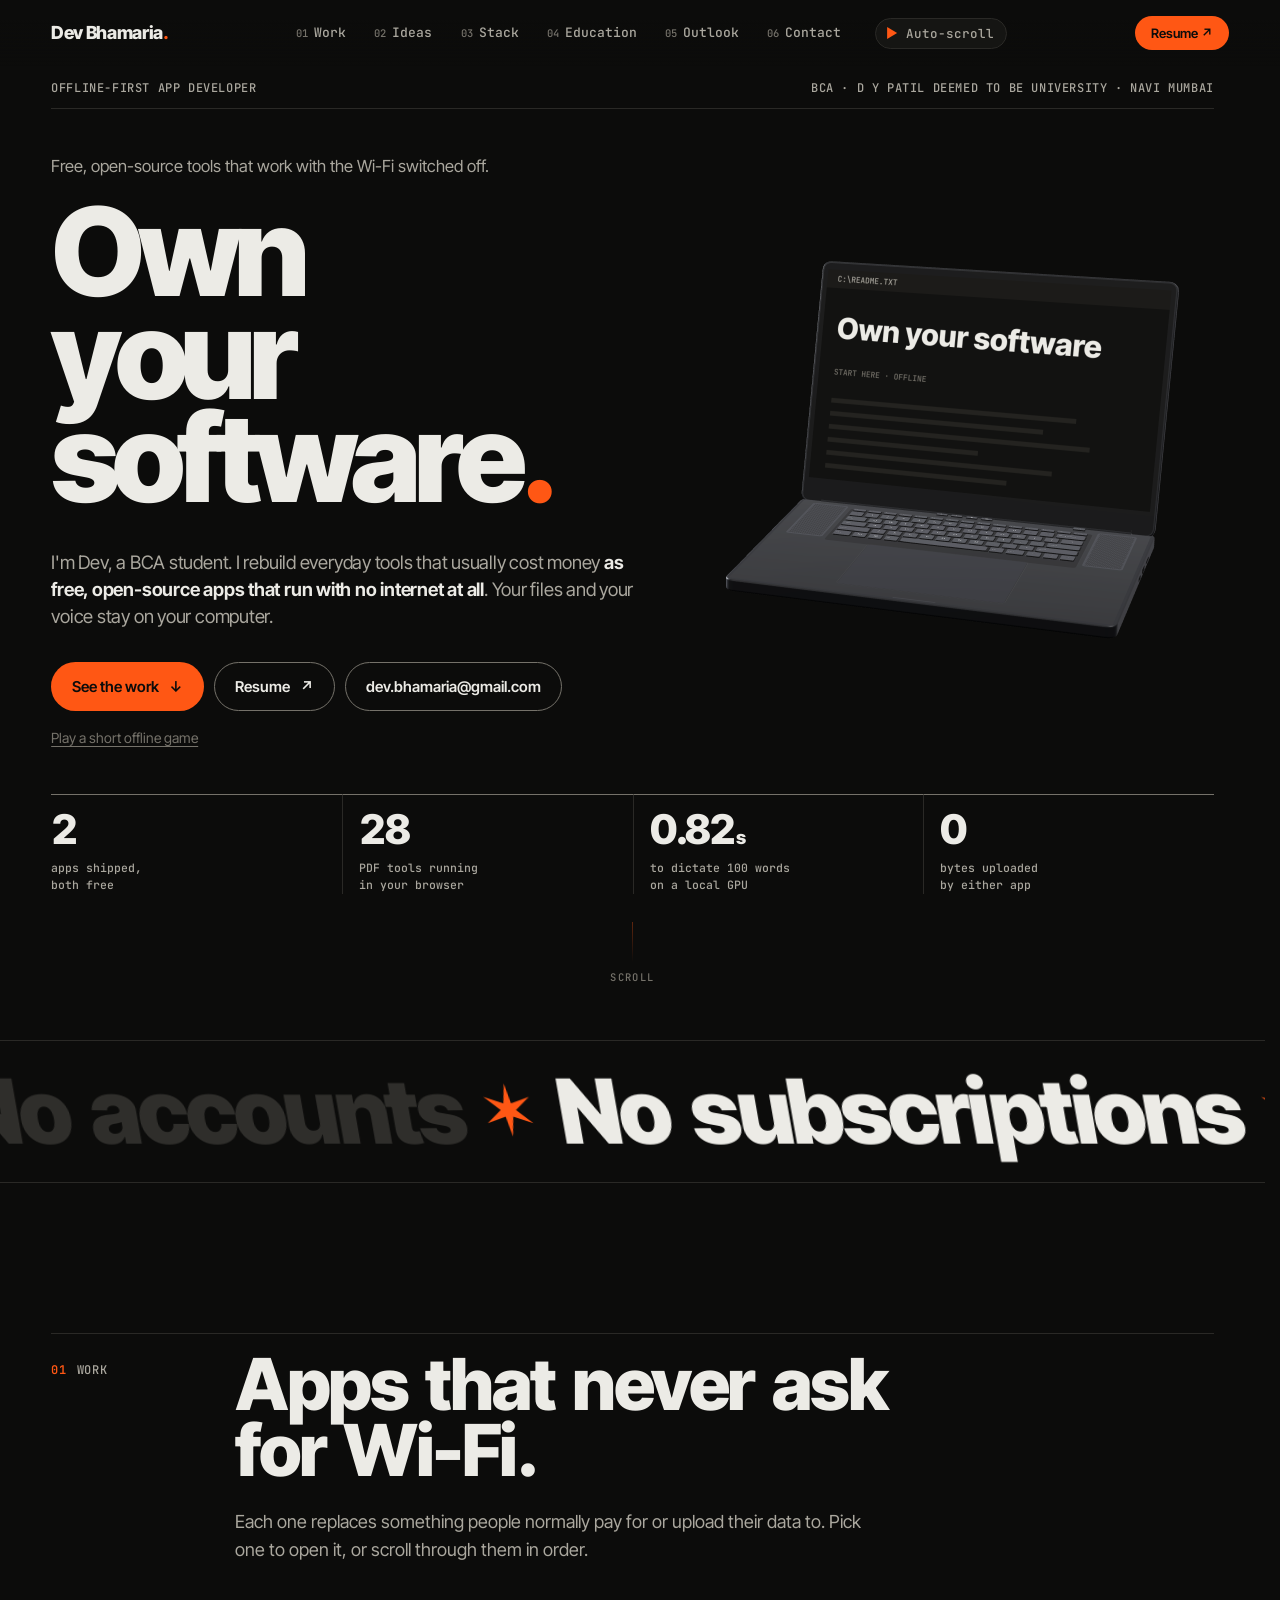
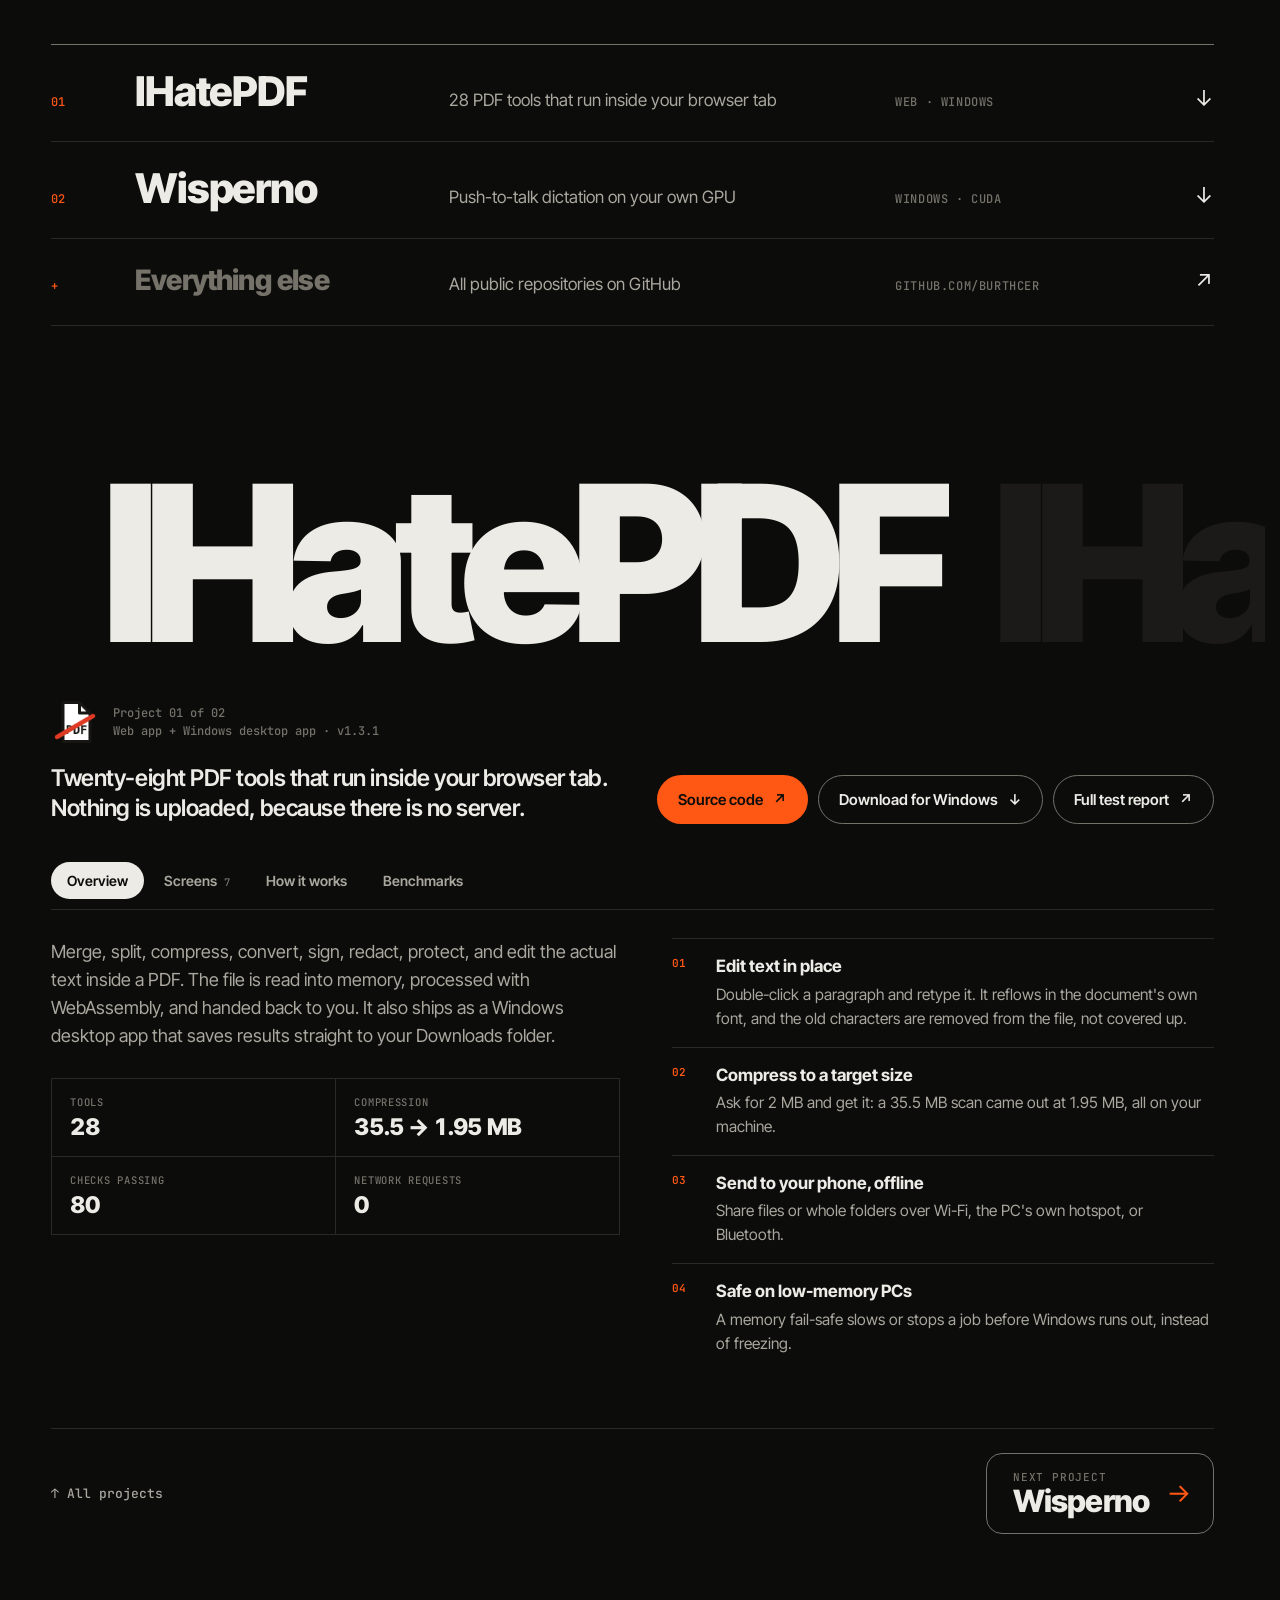
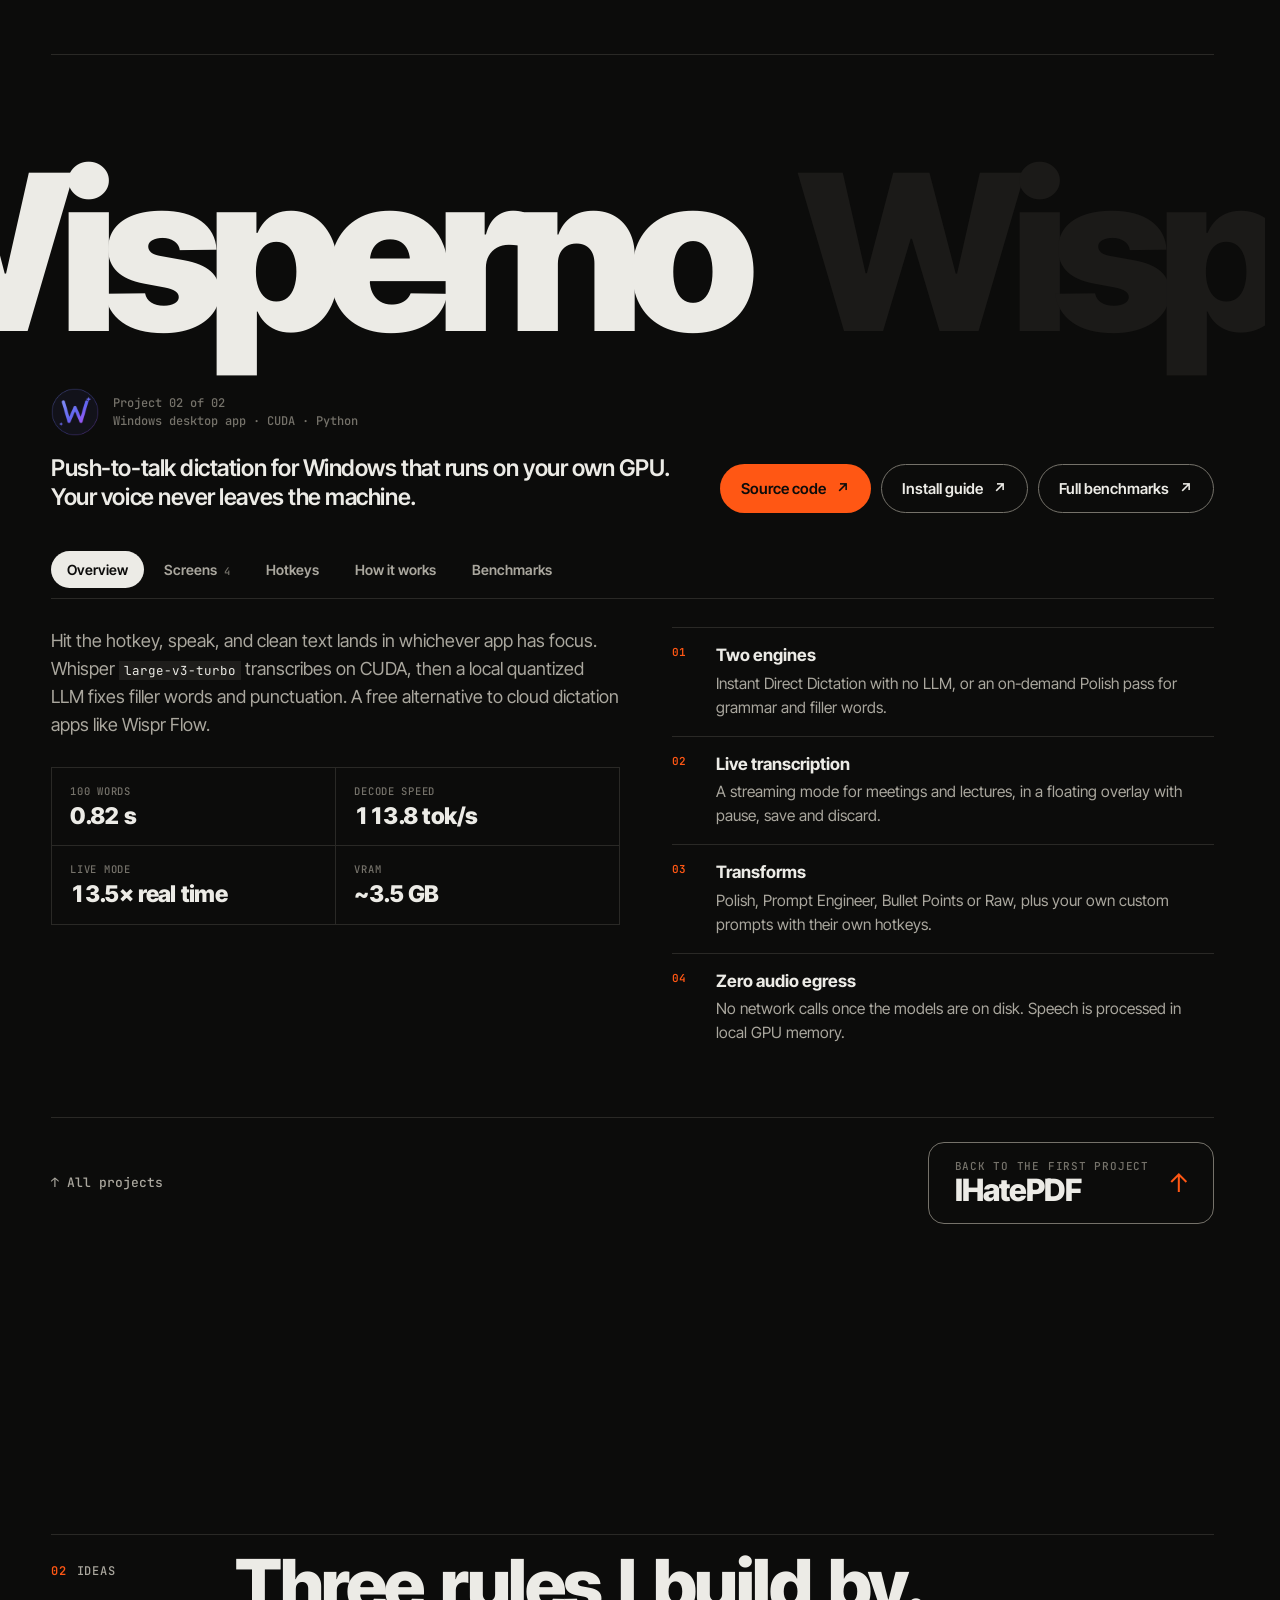
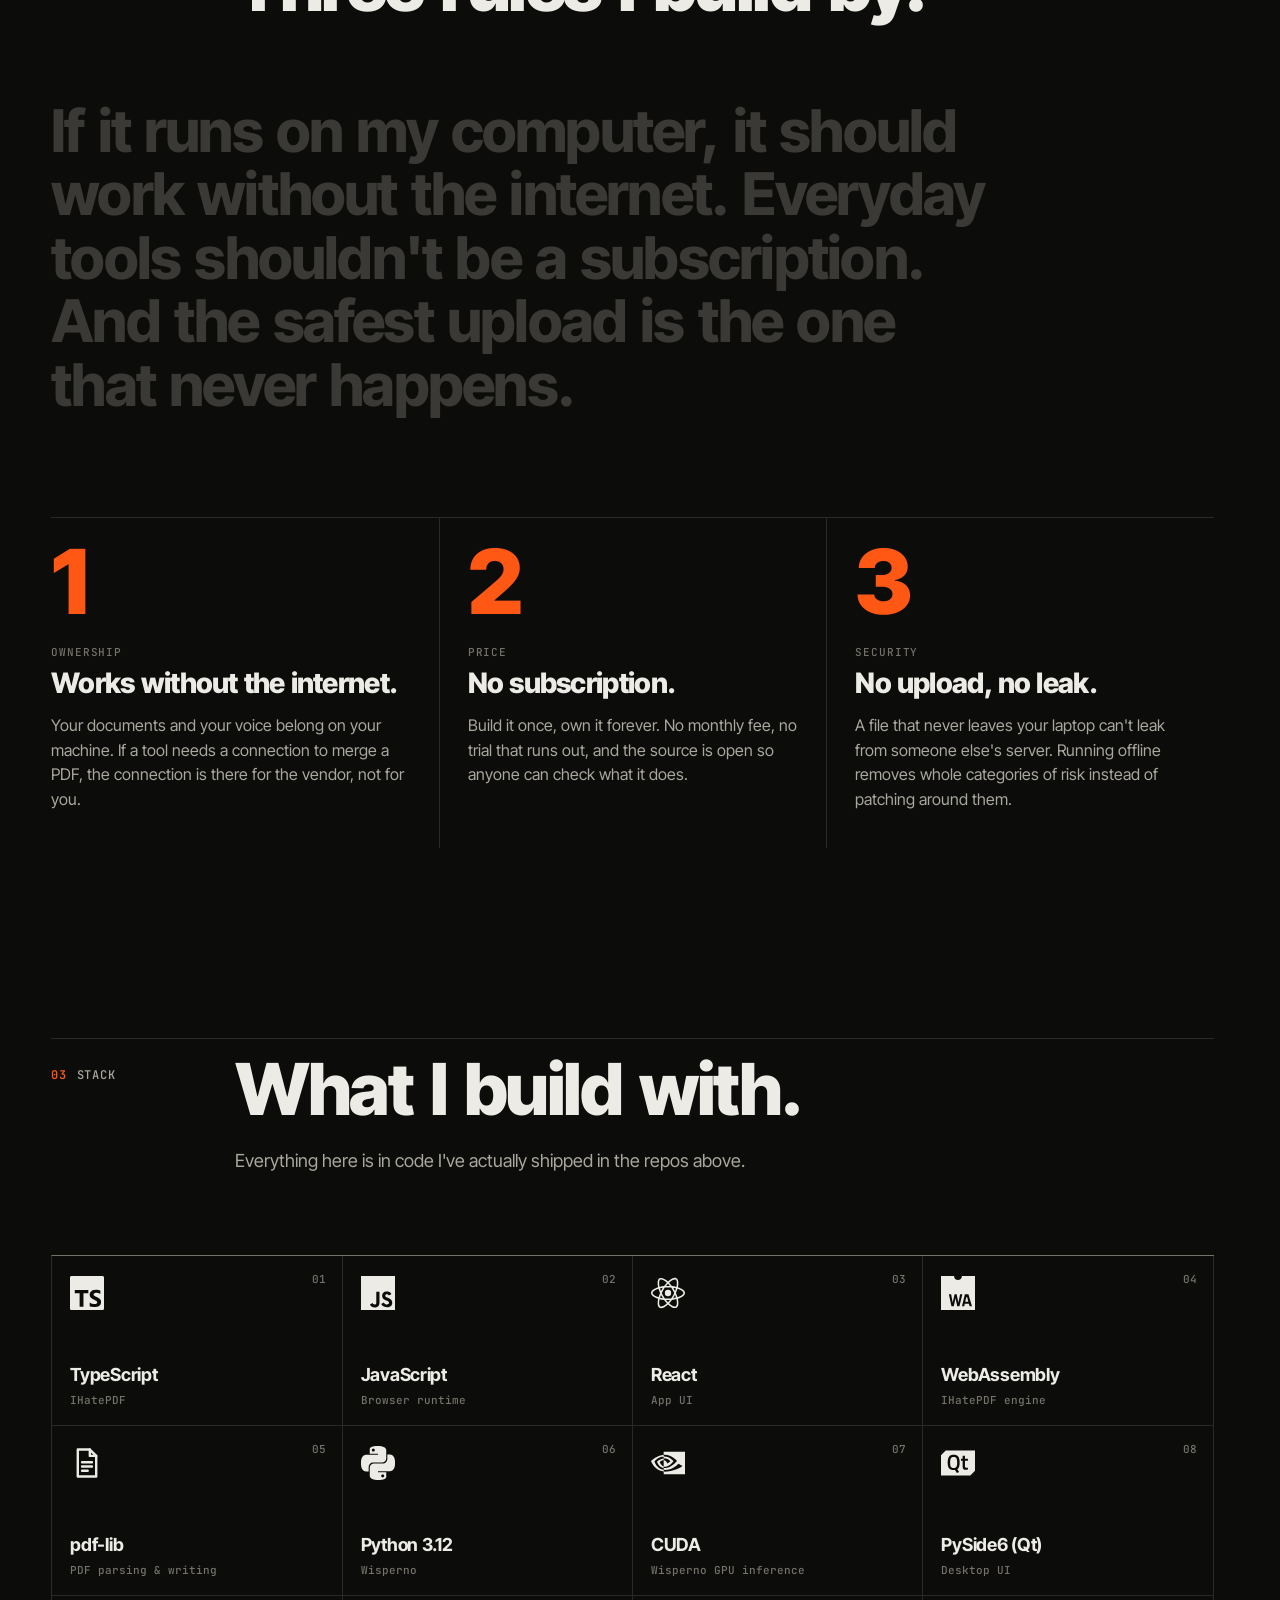
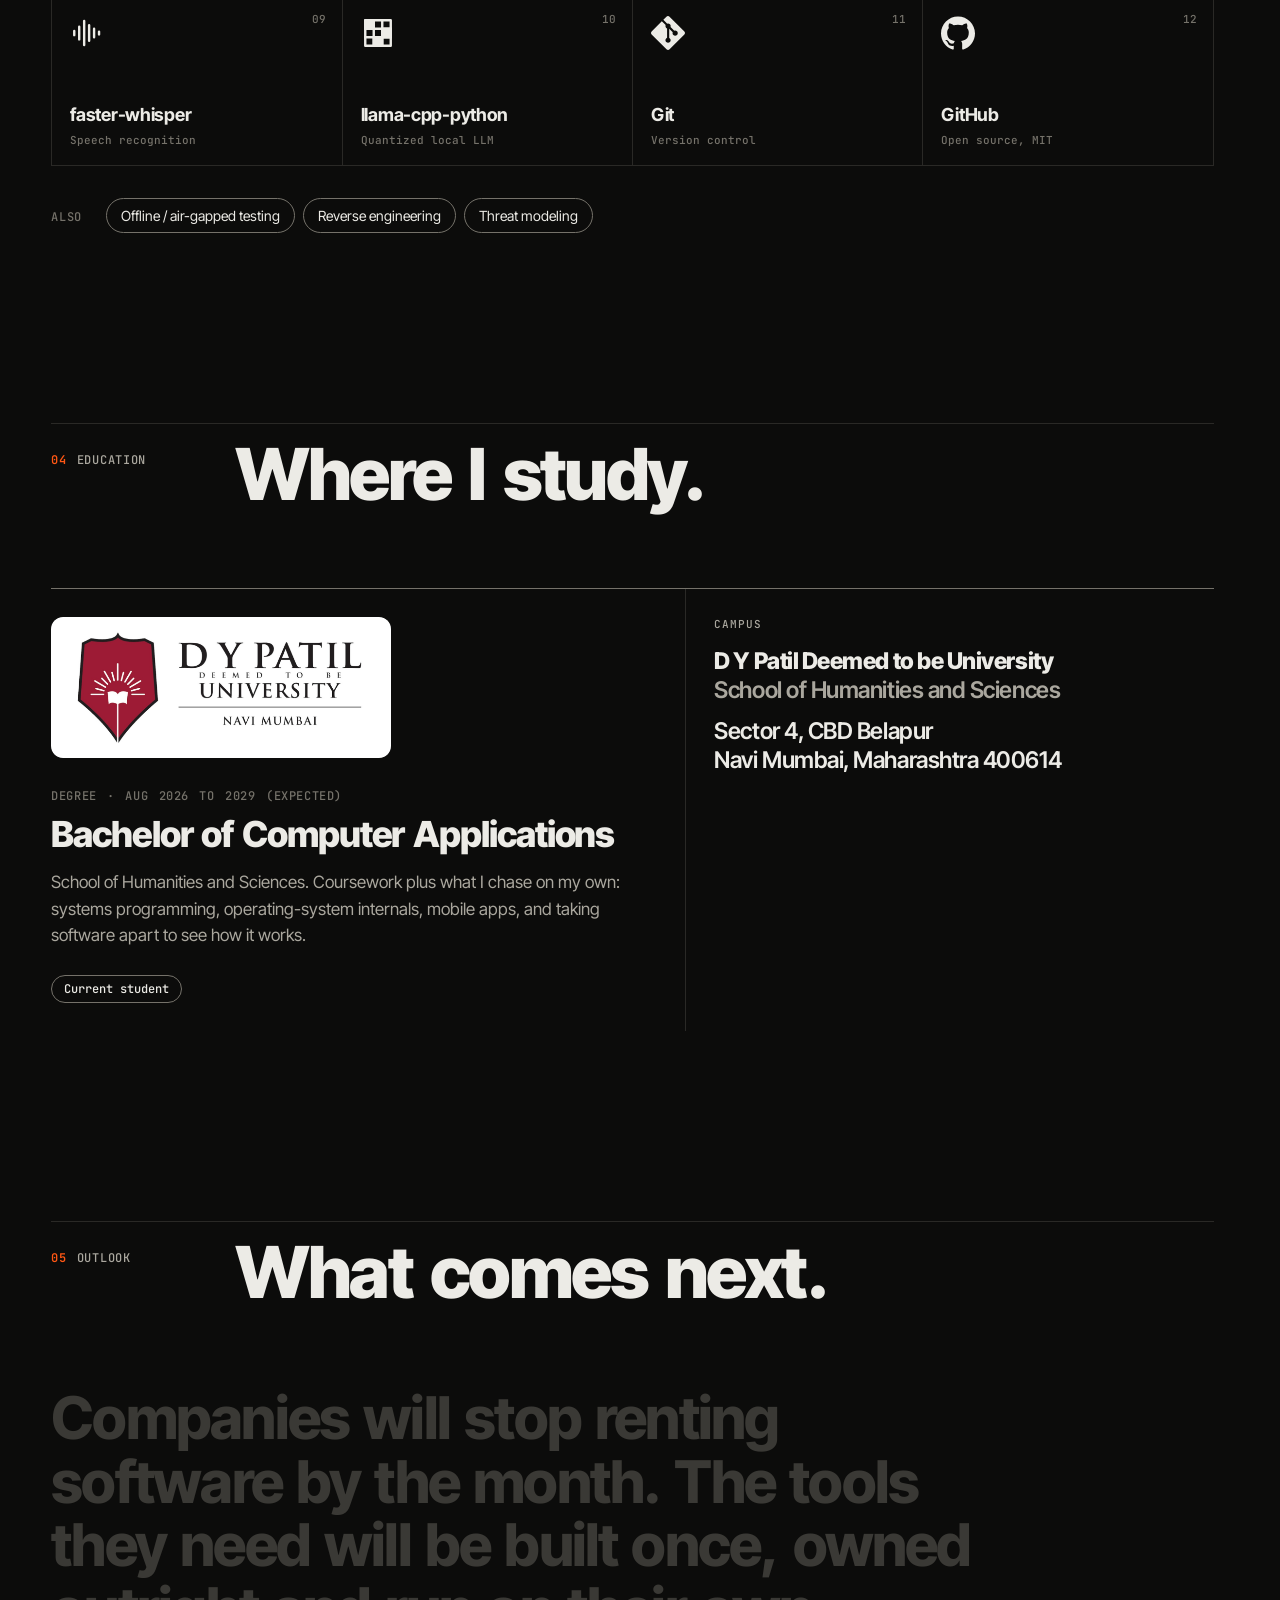
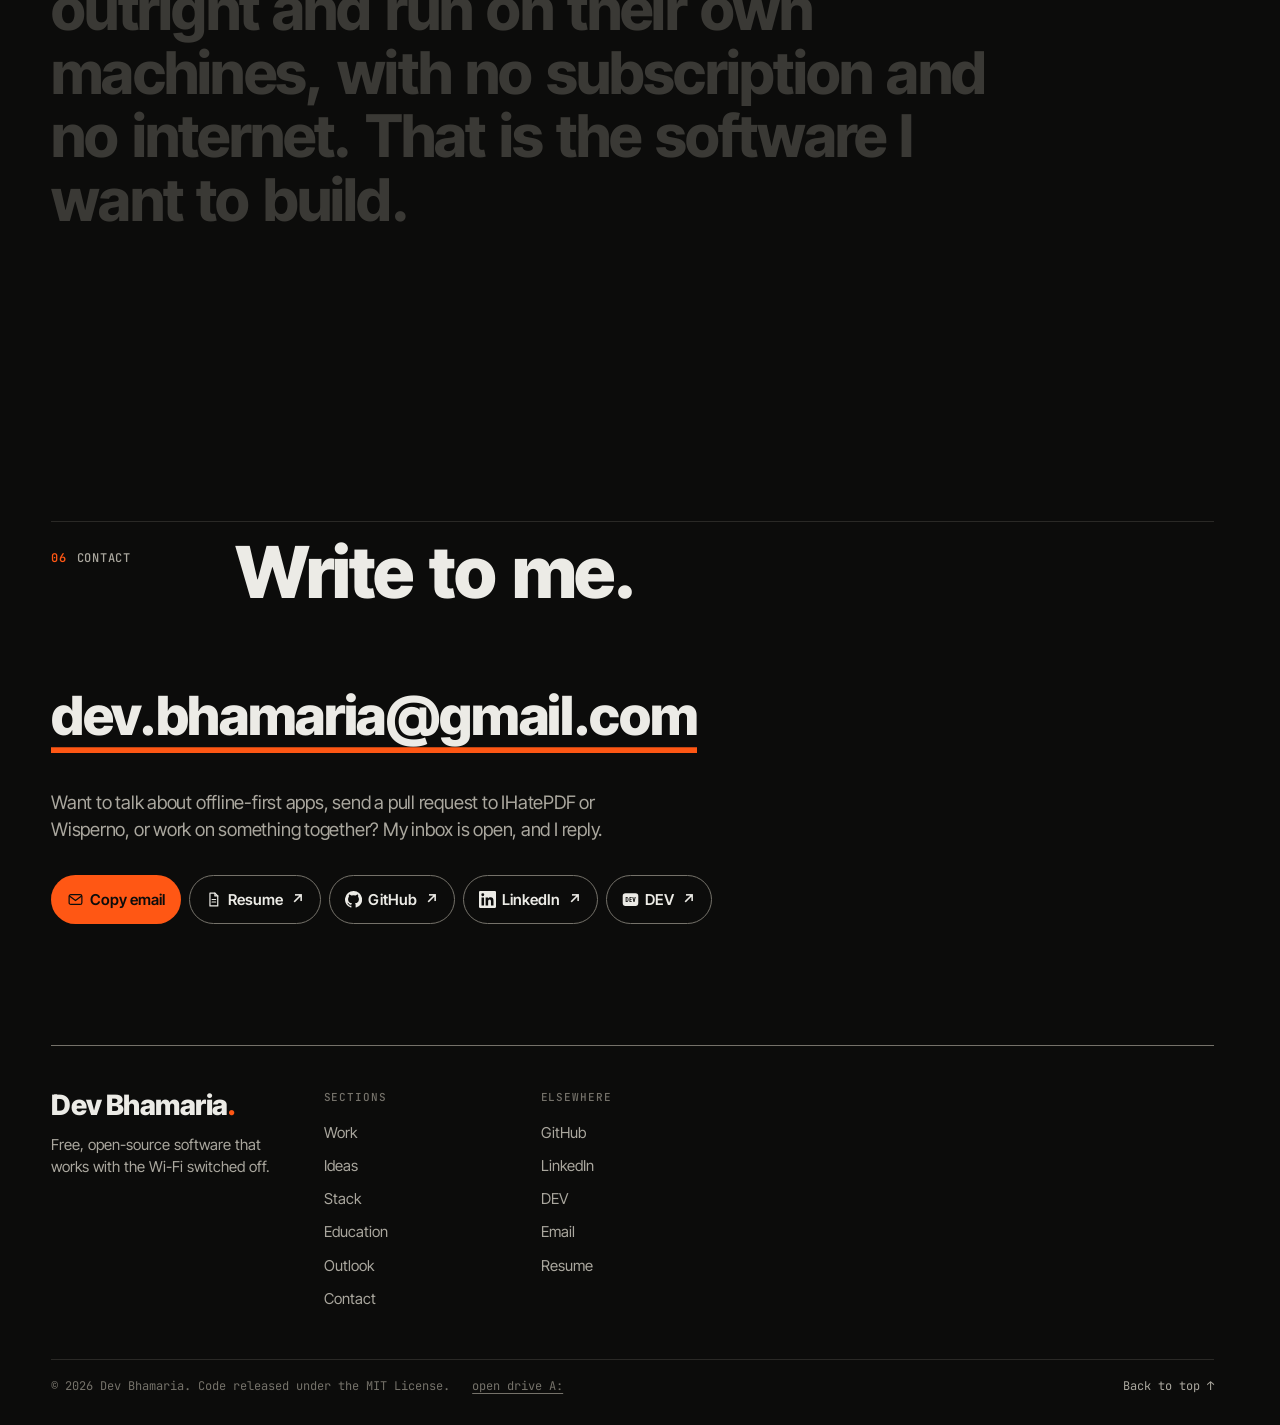
==== commit 445bce9b: "Phone: tap the phone at Contact to open it big, with a Chrome-style browser on its screen On phones," ====
--- a/index.html
+++ b/index.html
@@ -141,6 +141,8 @@
 </button>
 
 <!-- the browser on the device's screen at Contact: real HTML laid onto the 3D screen, so it is sharp, clickable and scrollable -->
+<div class="phone-veil" id="phoneVeil" aria-hidden="true"></div>
+<button class="phone-close" id="phoneClose" type="button" aria-label="Close phone"><svg viewBox="0 0 24 24" aria-hidden="true"><path d="M6 6l12 12M18 6 6 18"/></svg></button>
 <div class="sui" id="sui" aria-label="Browser on the laptop screen" hidden>
   <div class="sui-tabs" role="tablist">
     <button type="button" role="tab" data-tab="mail" data-short="Gmail" aria-selected="false"><i class="fav fav-mail" aria-hidden="true"></i><span>New Message - Gmail</span></button>
@@ -149,6 +151,22 @@
     <button type="button" role="tab" data-tab="linkedin" data-short="LinkedIn" aria-selected="false"><i class="fav fav-li" aria-hidden="true">in</i><span>LinkedIn | Dev Bhamaria</span></button>
     <button type="button" role="tab" data-tab="devto" data-short="DEV" aria-selected="false"><i class="fav fav-dv" aria-hidden="true">DEV</i><span>DEV Community | Dev Bhamaria</span></button>
   </div>
+  <div class="cm-status" aria-hidden="true"><span class="cm-time" data-clock>9:41</span><i class="cm-hole"></i><span class="cm-sys"><svg viewBox="0 0 24 16"><path d="M2 6.2a14 14 0 0 1 20 0M5 9.4a9.4 9.4 0 0 1 14 0M8.4 12.4a4.6 4.6 0 0 1 7.2 0"/></svg><svg viewBox="0 0 24 16"><path d="M3 13V11M8 13V8M13 13V5M18 13V2"/></svg><svg viewBox="0 0 28 16"><rect x="2" y="3" width="21" height="10" rx="2.5"/><path d="M25 6.5v3"/><rect class="fill" x="4" y="5" width="14" height="6" rx="1"/></svg></span></div>
+  <div class="cm-bar">
+    <div class="cm-url"><svg viewBox="0 0 16 16" aria-hidden="true"><rect x="3.5" y="7" width="9" height="6.5" rx="1.6"/><path d="M5.5 7V5.4a2.5 2.5 0 0 1 5 0V7"/></svg><span data-url>github.com/Burthcer</span></div>
+    <button type="button" class="cm-count" data-cm="switcher" aria-label="Switch tabs"><span data-tabs-n>5</span></button>
+    <button type="button" class="cm-more" data-cm="menu" aria-label="More options" aria-haspopup="true" aria-expanded="false"><svg viewBox="0 0 16 16" aria-hidden="true"><circle cx="8" cy="3" r="1.4"/><circle cx="8" cy="8" r="1.4"/><circle cx="8" cy="13" r="1.4"/></svg></button>
+  </div>
+  <div class="cm-pop" role="menu" hidden>
+    <a role="menuitem" class="cm-item" data-open href="https://github.com/Burthcer" target="_blank" rel="noopener noreferrer">Open in your browser</a>
+    <button role="menuitem" type="button" class="cm-item" data-cm="reload">Reload page</button>
+    <button role="menuitem" type="button" class="cm-item" data-cm="close">Close phone</button>
+  </div>
+  <div class="cm-switcher" hidden>
+    <div class="cm-sw-h"><b data-sw-title>5 tabs</b><button type="button" data-cm="sw-close">Done</button></div>
+    <div class="cm-grid" data-grid></div>
+  </div>
+  <p class="cm-toast" hidden>Swipe the address bar to change tab</p>
   <div class="sui-bar">
     <button type="button" class="sui-ic" data-act="back" aria-label="Back" disabled><svg viewBox="0 0 16 16" aria-hidden="true"><path d="M9.5 3.5 5 8l4.5 4.5M5 8h8"/></svg></button>
     <button type="button" class="sui-ic" data-act="fwd" aria-label="Forward" disabled><svg viewBox="0 0 16 16" aria-hidden="true"><path d="M6.5 3.5 11 8l-4.5 4.5M11 8H3"/></svg></button>
@@ -654,6 +672,7 @@
         <a class="btn mag" data-link="linkedin" href="https://www.linkedin.com/in/dev-bhamaria-22b1503ab" target="_blank" rel="noopener noreferrer" data-shows="linkedin"><svg class="ic" viewBox="0 0 24 24" aria-hidden="true"><path d="M20.447 20.452h-3.554v-5.569c0-1.328-.027-3.037-1.852-3.037-1.853 0-2.136 1.445-2.136 2.939v5.667H9.351V9h3.414v1.561h.046c.477-.9 1.637-1.85 3.37-1.85 3.601 0 4.267 2.37 4.267 5.455v6.286zM5.337 7.433a2.062 2.062 0 0 1-2.063-2.065 2.064 2.064 0 1 1 2.063 2.065zm1.782 13.019H3.555V9h3.564v11.452zM22.225 0H1.771C.792 0 0 .774 0 1.729v20.542C0 23.227.792 24 1.771 24h20.451C23.2 24 24 23.227 24 22.271V1.729C24 .774 23.2 0 22.222 0h.003z"/></svg>LinkedIn <span aria-hidden="true">&nearr;</span></a>
         <a class="btn mag" data-link="devto" href="https://dev.to/burthcer" target="_blank" rel="noopener noreferrer" data-shows="devto"><svg class="ic" viewBox="0 0 24 24" aria-hidden="true"><path fill-rule="evenodd" d="M5 3h14a4 4 0 0 1 4 4v10a4 4 0 0 1-4 4H5a4 4 0 0 1-4-4V7a4 4 0 0 1 4-4zM5.2 8.6v6.8h1.7c1.5 0 2.3-1.3 2.3-3.4S8.400 8.600 6.900 8.600H5.200zm1.200 1.100h.5c.8 0 1.200.9 1.200 2.300S7.700 14.300 6.900 14.300h-.5V9.700zM10.600 8.600v6.800h3.200v-1.100h-2V12.500h1.700v-1.100h-1.700V9.700h2V8.600h-3.200zM14.600 8.600l1.700 6.800h1.300l1.700-6.800h-1.300l-1 4.600-1.100-4.600h-1.300z"/></svg>DEV <span aria-hidden="true">&nearr;</span></a>
       </div>
+      <p class="phone-hint">Or tap the phone in the corner: it opens my browser, with my Gmail, resume, GitHub, LinkedIn and DEV.</p>
       <div class="contact-stage" id="contactStage" aria-hidden="true"></div>
     </div>
     <footer class="foot">
--- a/assets/css/portfolio3d.css
+++ b/assets/css/portfolio3d.css
@@ -881,3 +881,52 @@
 .li-proj:first-of-type { border-top: 0; padding-top: 0; }
 .sui.tall .li-feat { grid-template-columns: 1fr; }
 .dv-all { display: block; margin-top: 8px; padding: 10px 16px; border-radius: 8px; background: #171717; color: #8d97f5 !important; }
+
+/* ---------- phones: tap the parked phone at Contact and it opens big, with a Chrome-style browser ---------- */
+.phone-veil { position: fixed; inset: 0; z-index: 61; background: rgba(4, 4, 3, .84); opacity: 0; pointer-events: none; transition: opacity .45s; }
+.phone-close { position: fixed; top: 12px; right: 14px; z-index: 64; display: grid; place-items: center; width: 44px; height: 44px; padding: 0; border: 1px solid var(--ink3); border-radius: 50%; background: var(--bg); color: var(--ink); cursor: pointer; opacity: 0; pointer-events: none; transition: opacity .35s; }
+.phone-close svg { width: 20px; height: 20px; fill: none; stroke: currentColor; stroke-width: 1.8; stroke-linecap: round; }
+.phone-open .phone-veil, .phone-open .phone-close { opacity: 1; pointer-events: auto; }
+.phone-z #disk { z-index: 62; }
+.phone-z .sui { z-index: 63; }
+html.phone-open, html.phone-open body { overflow: hidden; overscroll-behavior: none; }
+.phone-hint { display: none; }
+@media (min-width: 900px) { .phone-veil, .phone-close { display: none; } }
+@media (max-width: 899px) { .phone-hint { display: block; margin: 18px 0 0; max-width: 34ch; color: var(--ink2); font: 400 12.5px/1.55 var(--mono); } }
+
+/* Chrome-style controls: only on the phone's screen */
+.cm-status, .cm-bar, .cm-pop, .cm-switcher, .cm-toast { display: none; }
+.sui.tall .sui-tabs, .sui.tall .sui-bar { display: none; }
+.sui.tall .cm-status { position: relative; display: flex; align-items: center; justify-content: space-between; flex: none; height: 32px; padding: 0 22px; background: #202124; color: #e8eaed; font: 600 12.5px var(--sans); }
+.cm-hole { position: absolute; left: 50%; top: 9px; width: 11px; height: 11px; border-radius: 50%; background: #000; transform: translateX(-50%); }
+.cm-sys { display: flex; align-items: center; gap: 6px; }
+.cm-sys svg { height: 11px; width: auto; fill: none; stroke: #e8eaed; stroke-width: 1.7; stroke-linecap: round; }
+.cm-sys .fill { fill: #e8eaed; stroke: none; }
+.sui.tall .cm-bar { display: flex; align-items: center; flex: none; gap: 8px; padding: 6px 10px 8px; background: #202124; }
+.cm-url { display: flex; align-items: center; flex: 1; gap: 8px; min-width: 0; height: 40px; padding: 0 14px; overflow: hidden; border-radius: 20px; background: #303134; color: #e8eaed; font-size: 14px; white-space: nowrap; touch-action: pan-y; }
+.cm-url svg { flex: none; width: 14px; height: 14px; fill: none; stroke: #bdc1c6; stroke-width: 1.3; }
+.cm-url span { overflow: hidden; text-overflow: ellipsis; }
+.cm-count { display: grid; place-items: center; flex: none; width: 30px; height: 30px; padding: 0; border: 2px solid #e8eaed; border-radius: 8px; background: none; color: #e8eaed; font: 700 13px var(--sans); cursor: pointer; }
+.cm-more { display: grid; place-items: center; flex: none; width: 34px; height: 40px; padding: 0; border: 0; background: none; color: #e8eaed; cursor: pointer; }
+.cm-more svg { width: 18px; height: 18px; fill: currentColor; }
+.sui.tall .cm-pop:not([hidden]) { display: block; position: absolute; top: 84px; right: 10px; z-index: 5; min-width: 210px; padding: 6px 0; border-radius: 12px; background: #303134; box-shadow: 0 8px 28px rgba(0, 0, 0, .6); }
+.cm-item { display: block; width: 100%; padding: 13px 18px; border: 0; background: none; color: #e8eaed; font: 400 15px var(--sans); text-align: left; text-decoration: none; cursor: pointer; }
+.cm-item:active { background: #3c4043; }
+.sui.tall .cm-switcher:not([hidden]) { position: absolute; inset: 32px 0 0 0; z-index: 6; display: flex; flex-direction: column; background: #202124; }
+.cm-sw-h { display: flex; align-items: center; justify-content: space-between; padding: 12px 16px; color: #e8eaed; font-size: 16px; }
+.cm-sw-h button { padding: 8px 14px; border: 0; border-radius: 99px; background: #303134; color: #8ab4f8; font: 600 14px var(--sans); cursor: pointer; }
+.cm-grid { display: grid; flex: 1; grid-template-columns: 1fr 1fr; align-content: start; gap: 10px; padding: 4px 12px 16px; overflow-y: auto; }
+.cm-card { display: flex; flex-direction: column; min-height: 150px; padding: 0; overflow: hidden; border: 2px solid transparent; border-radius: 14px; background: #303134; color: #e8eaed; text-align: left; cursor: pointer; }
+.cm-card[aria-current="true"] { border-color: #8ab4f8; }
+.cm-card-h { display: flex; align-items: center; gap: 8px; padding: 10px; background: #3c4043; font-size: 13px; }
+.cm-card-h b { overflow: hidden; font-weight: 500; text-overflow: ellipsis; white-space: nowrap; }
+.cm-card-b { display: grid; flex: 1; place-items: center; padding: 10px; color: #bdc1c6; font-size: 12px; text-align: center; word-break: break-all; }
+.sui.tall .cm-toast:not([hidden]) { display: block; position: absolute; left: 50%; bottom: 28px; z-index: 7; margin: 0; padding: 9px 16px; border-radius: 99px; background: #e8eaed; color: #202124; font: 500 13px var(--sans); white-space: nowrap; transform: translateX(-50%); }
+
+/* no blue tap flash or copy/select callout when tapping the phone or its controls */
+.dock, .phone-close, .phone-veil, .sui.tall button, .sui.tall .cm-bar, .sui.tall .cm-status { -webkit-tap-highlight-color: transparent; -webkit-touch-callout: none; -webkit-user-select: none; user-select: none; }
+.sui.tall { transition: none; }   /* on the phone it rides along with the device from the first frame, no fade */
+a, button, [role="button"] { -webkit-tap-highlight-color: transparent; }   /* no blue box flashing on tap (Samsung Internet, Chrome on Android); keyboard focus keeps its outline */
+.btn, .nav-resume, .nav-menu, .nav-tour, .ptabs button, .vnav, .pf-next, .pindex a { -webkit-user-select: none; user-select: none; }
+
+html { scrollbar-gutter: stable; }   /* the page width stays put when the scrollbar is hidden (loading screen, opened phone, dialogs) */
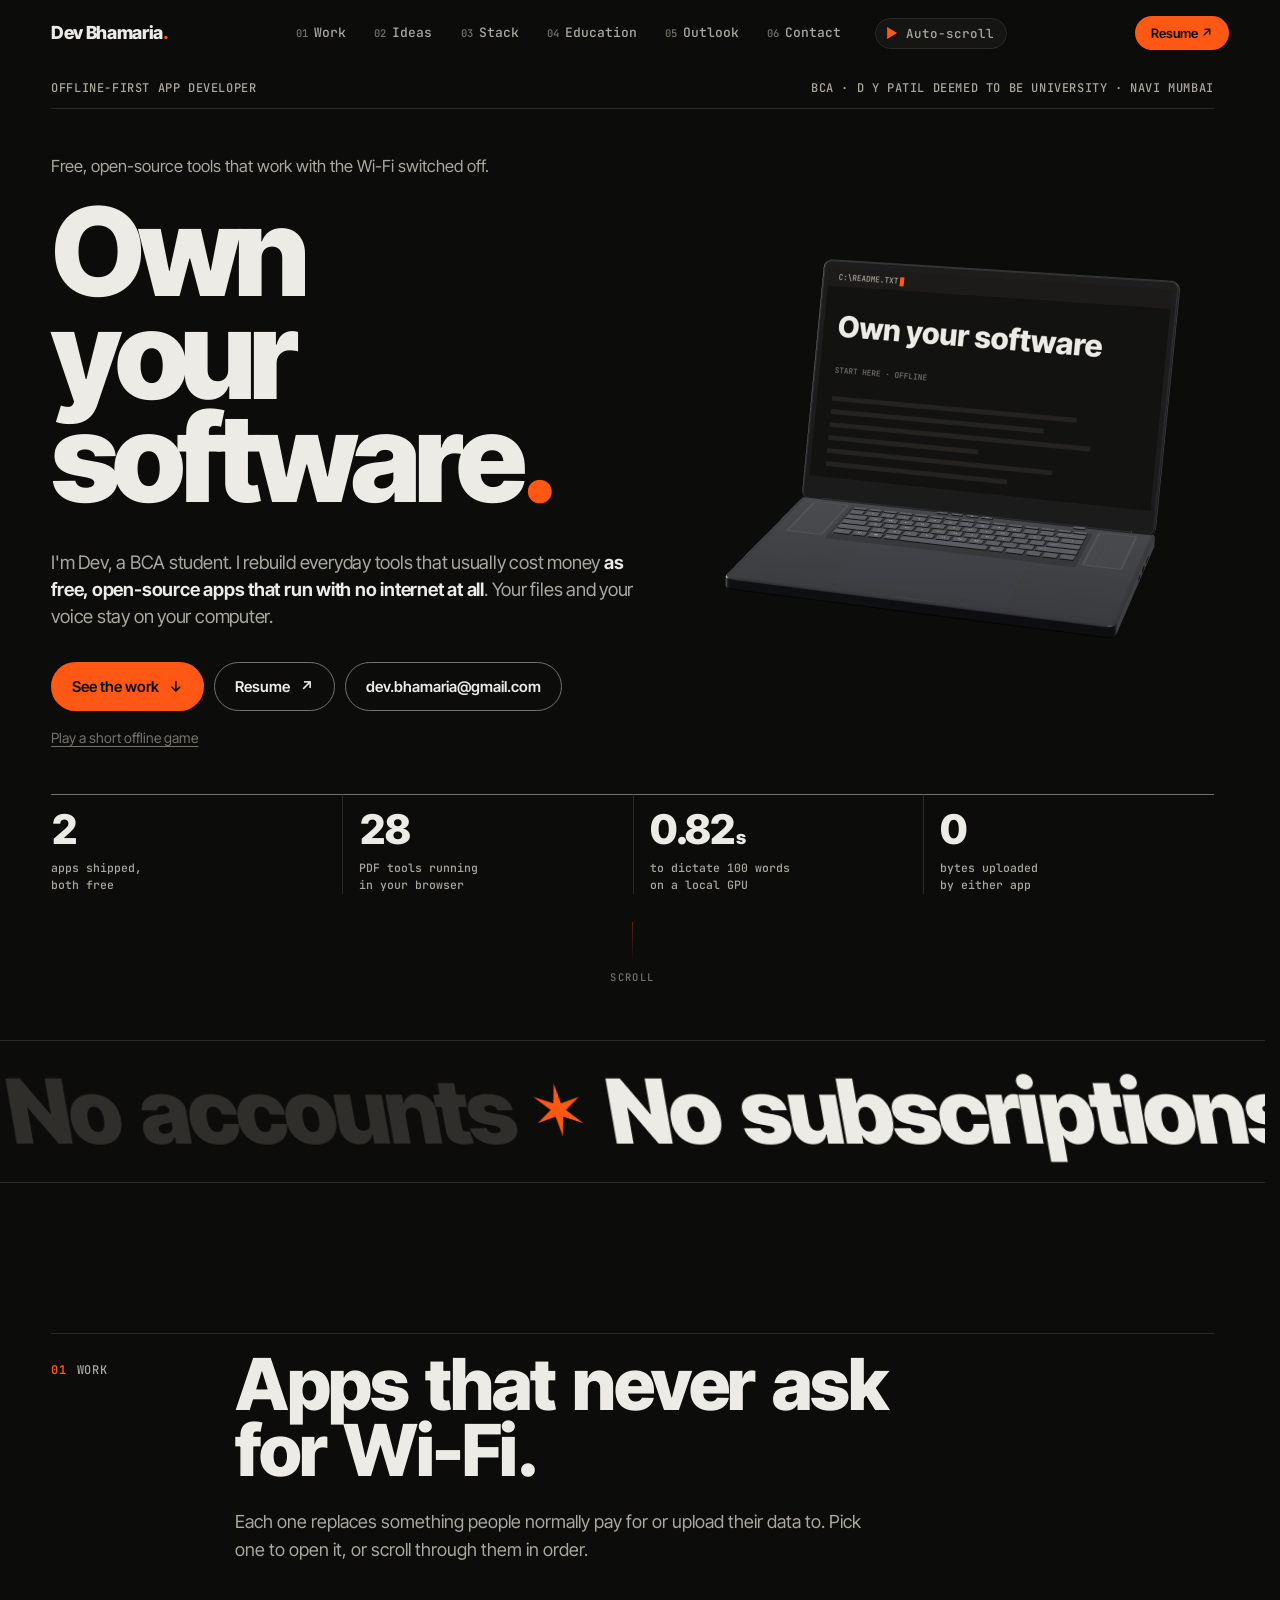
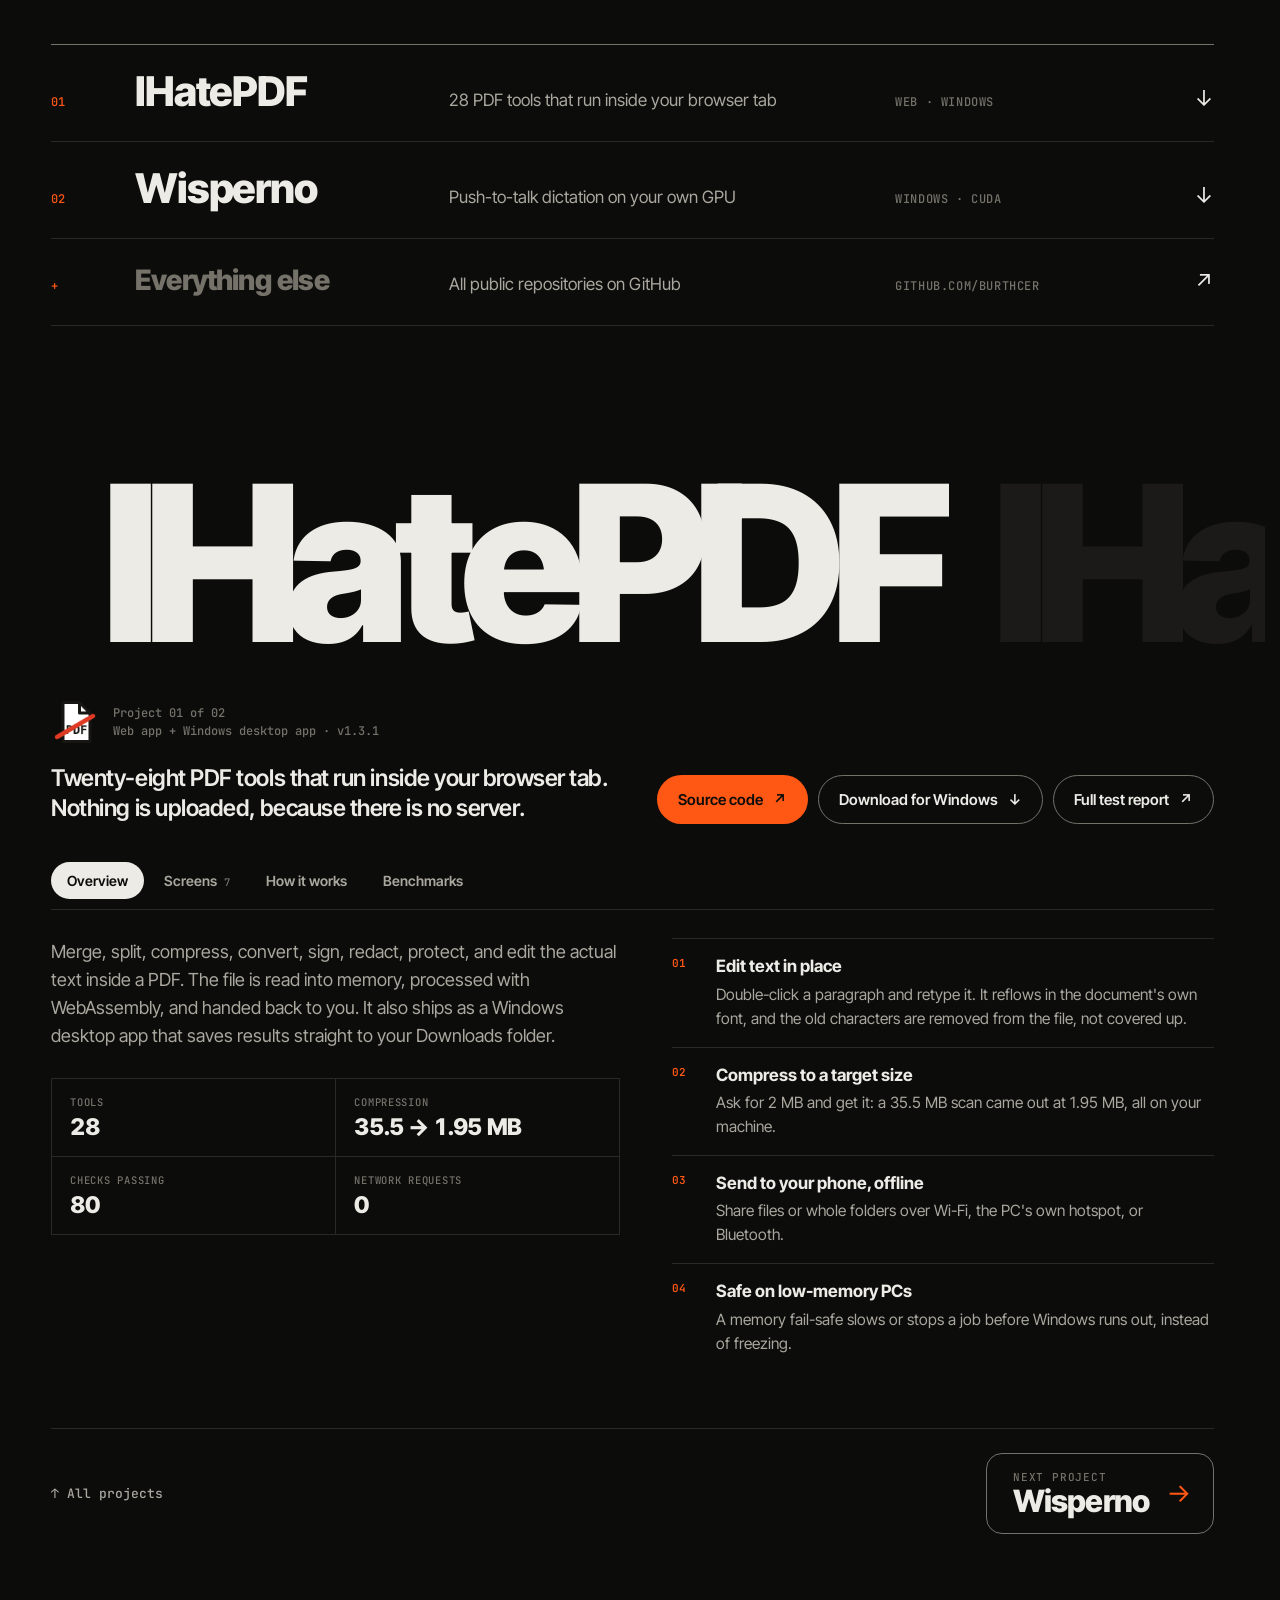
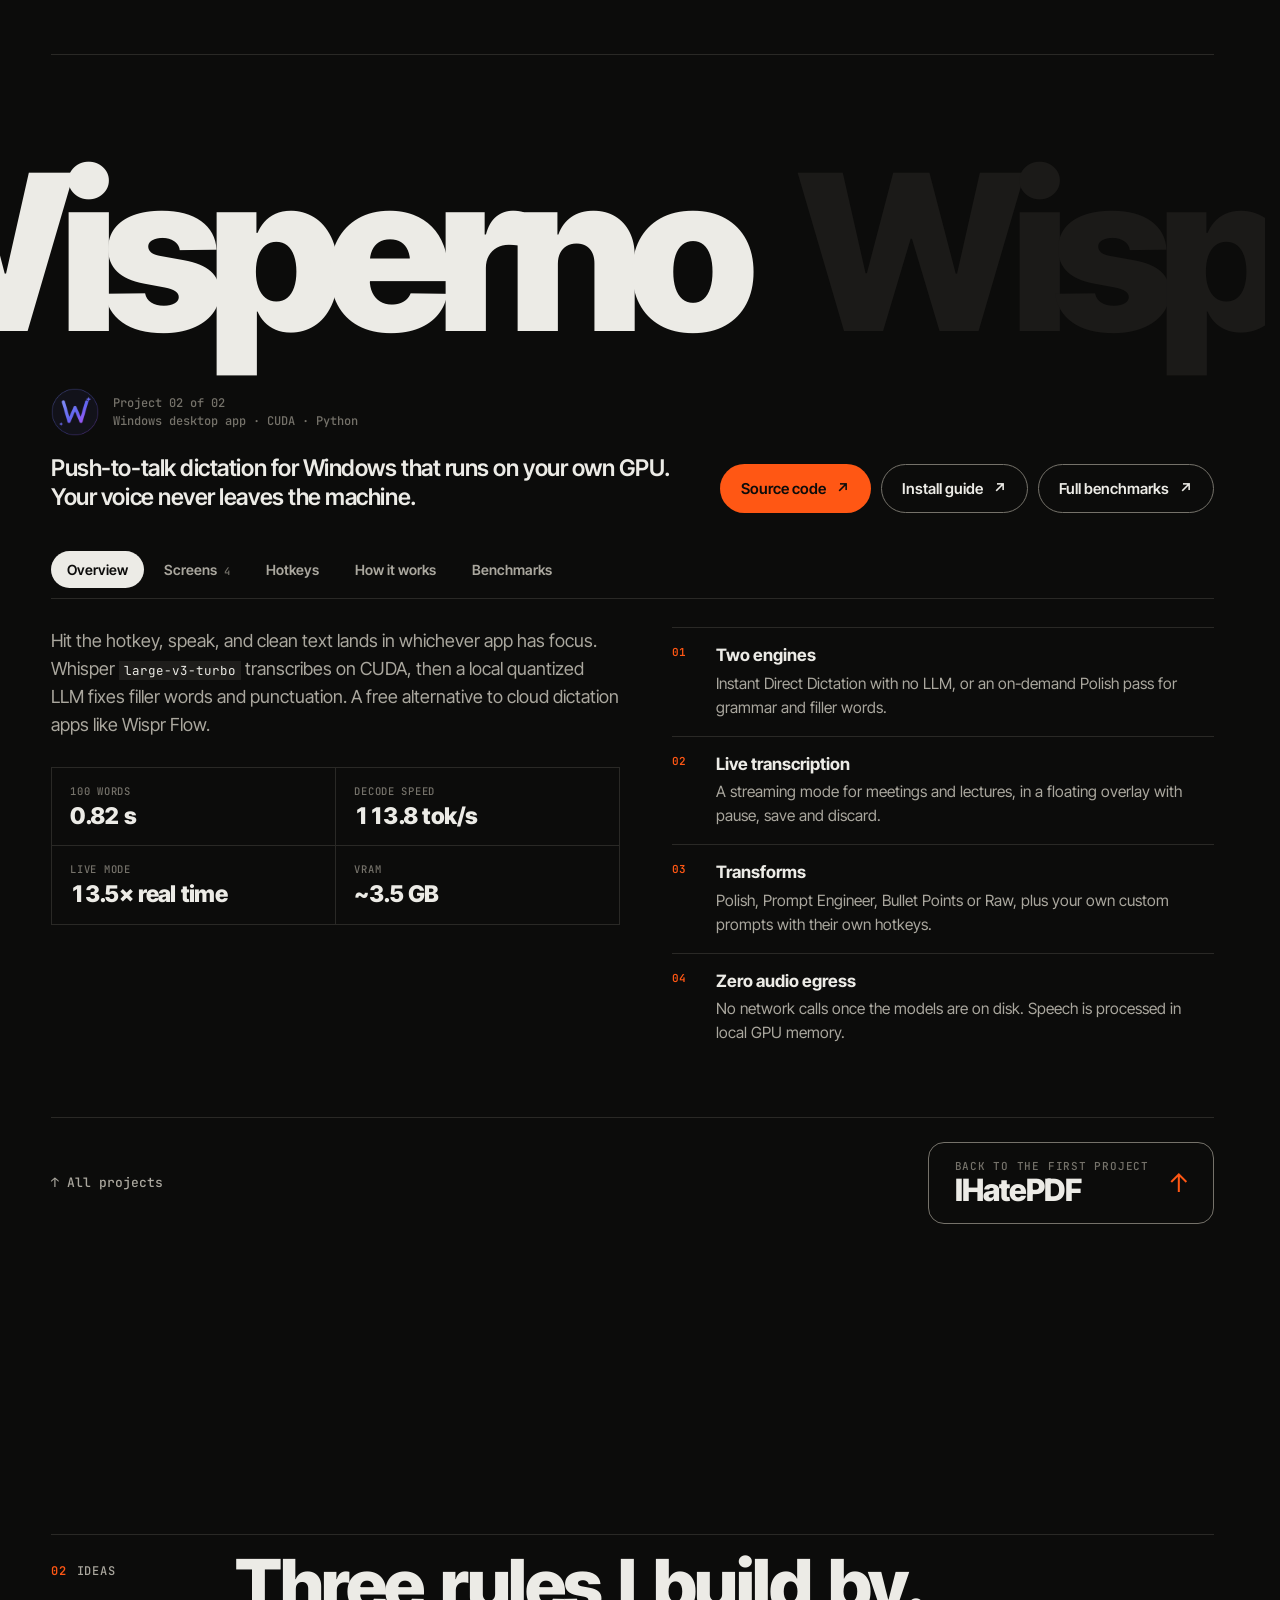
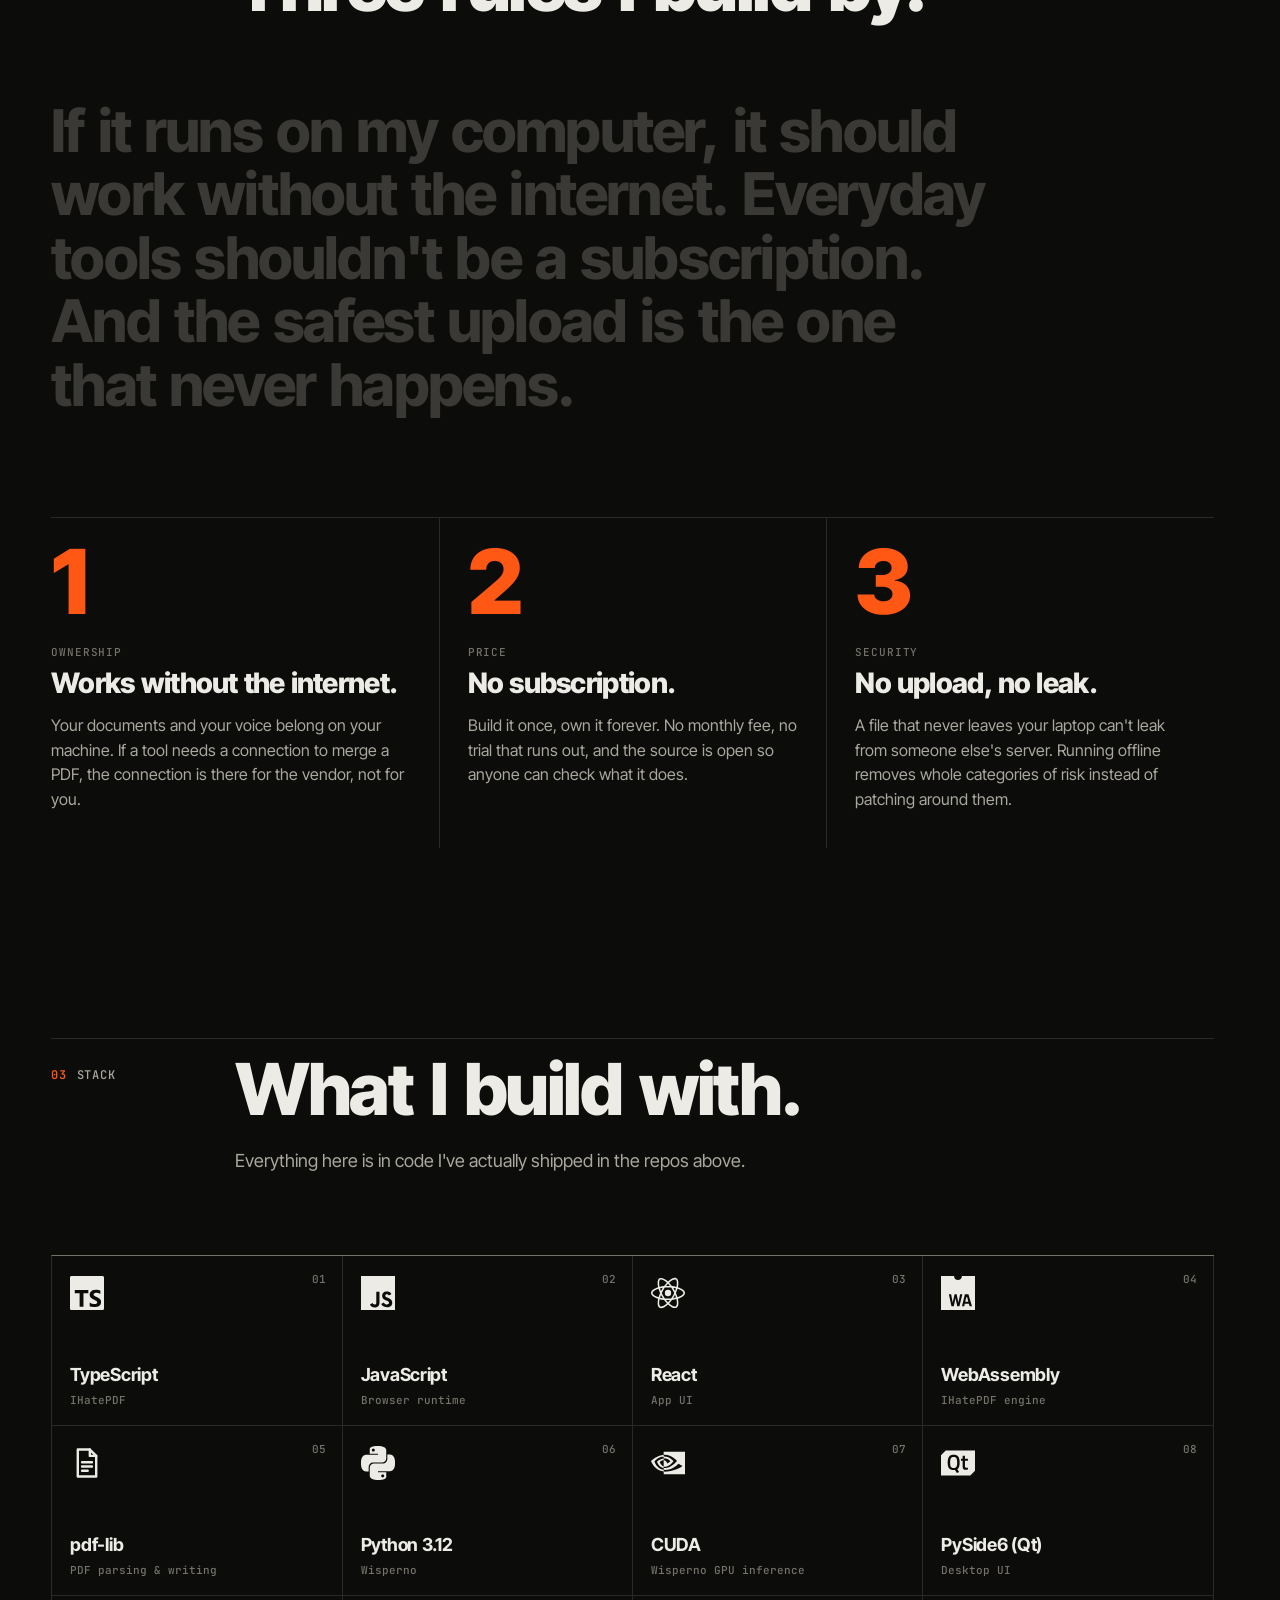
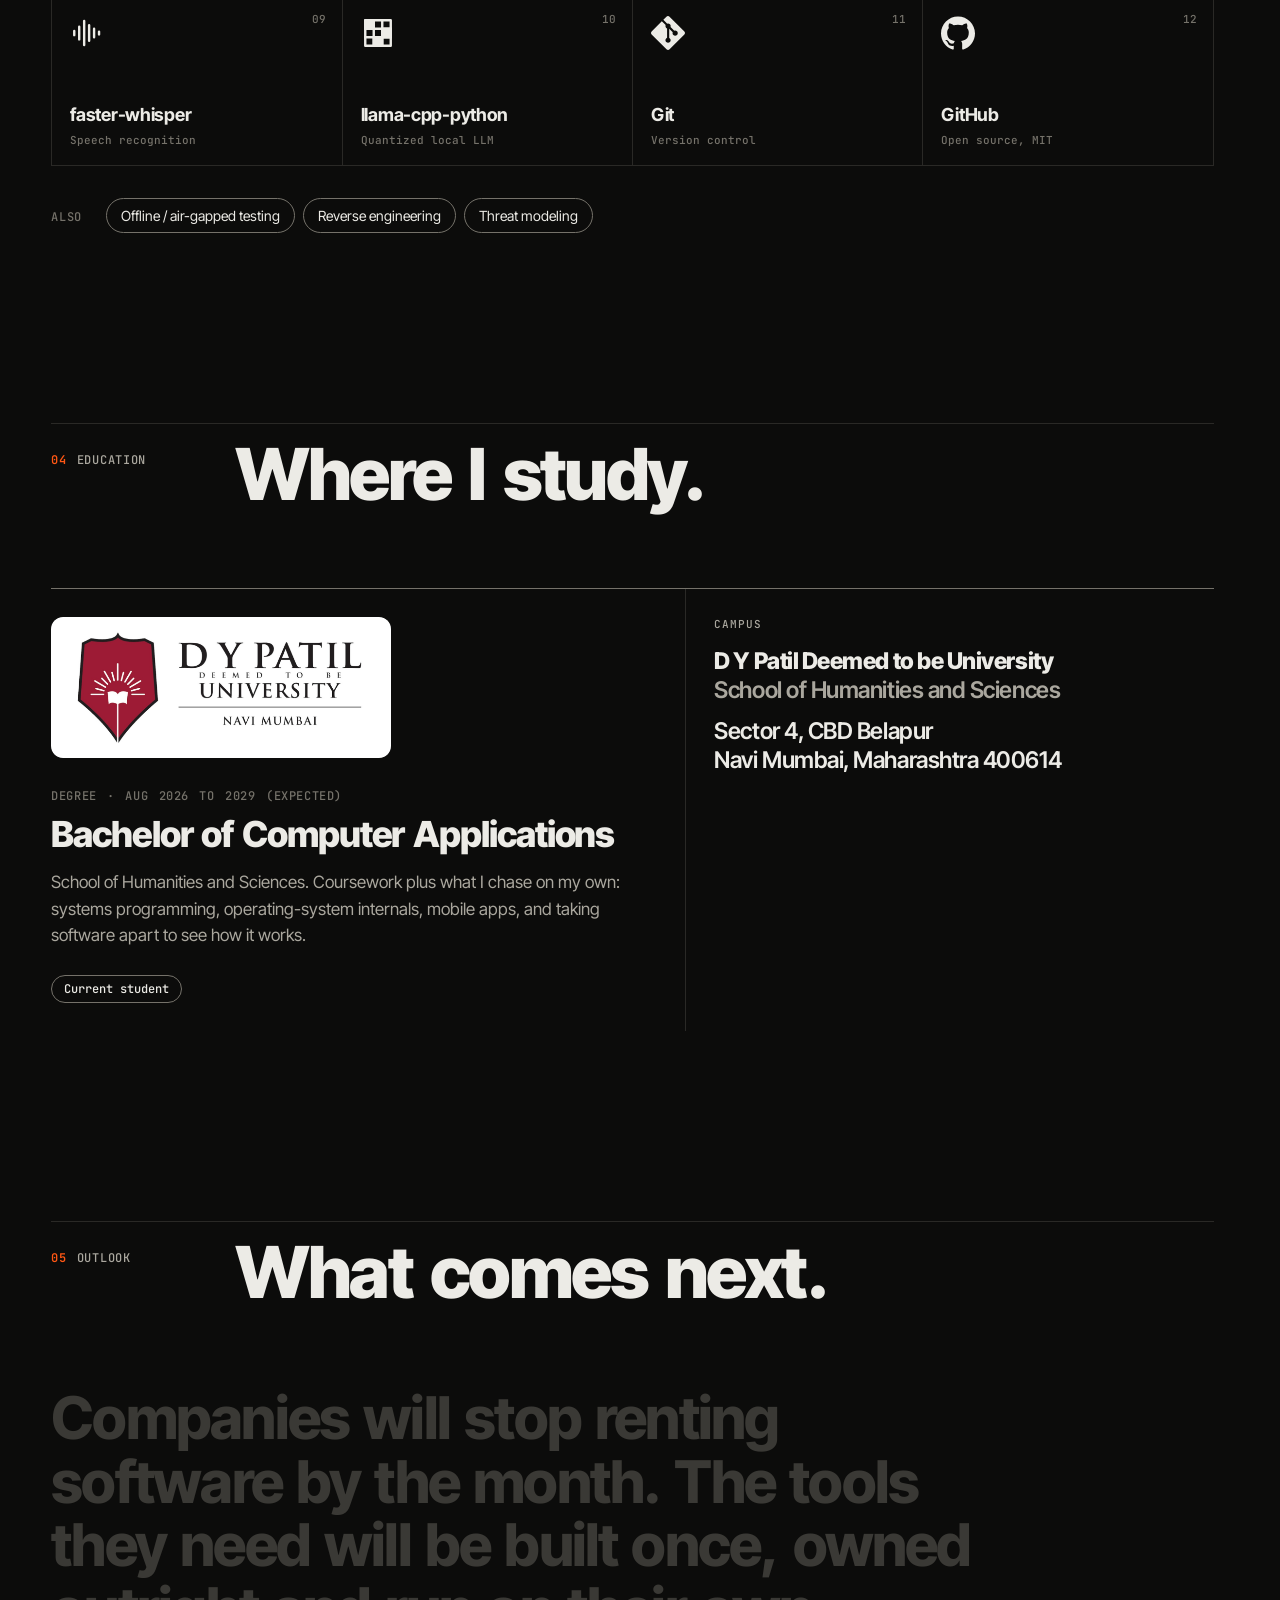
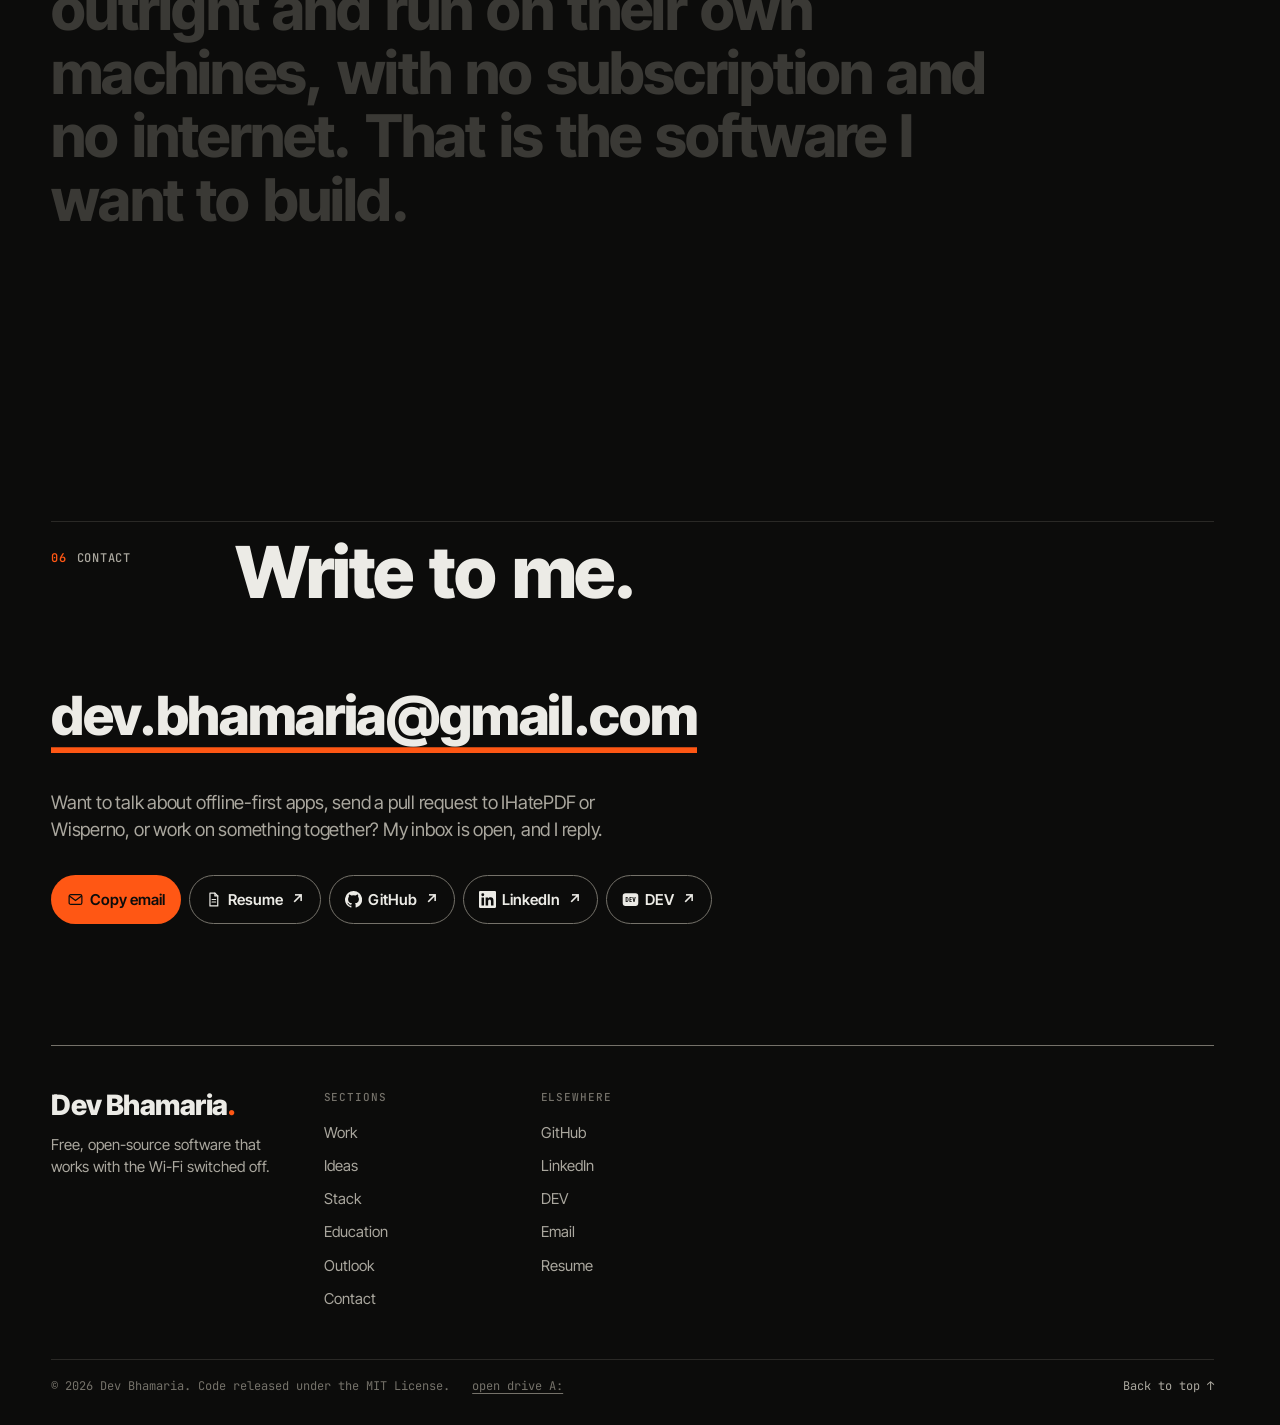
==== commit e98e002e: "Update the GitHub tab on the laptop and phone screens from the new profile README Badge pictures fro" ====
--- a/index.html
+++ b/index.html
@@ -196,26 +196,39 @@
     <div class="gh-prof"><img src="assets/projects/gh-avatar.png" alt="" width="64" height="64"><div><b>Dev Bhamaria</b><span>Burthcer &middot; 3 followers &middot; 2 following</span><span class="gh-bio">Open-source developer building free, offline-first software: IHatePDF, Wisperno. BCA student, Navi Mumbai.</span><span>Navi Mumbai, India</span></div><a class="gh-follow" href="https://github.com/Burthcer" target="_blank" rel="noopener noreferrer">Follow</a></div>
     <nav class="gh-tabs" aria-label="GitHub profile"><button type="button" data-gh="overview" aria-current="page">Overview</button><button type="button" data-gh="repos">Repositories <em>6</em></button></nav>
     <div class="gh-view" data-gh-view="overview"><article class="gh-readme"><div class="gh-readme-h">Burthcer / README.md</div>
-<h1>Hi, I&#39;m Dev</h1>
+<h1>Hi, I&#39;m Dev 👋</h1>
 <p>I&#39;m a first-year BCA student in Navi Mumbai. I build free, open-source software that works offline: no uploads, no accounts, no subscriptions.</p>
-<h2>Projects</h2>
+<h2>🚀 Projects</h2>
 <p><strong><a target="_blank" rel="noopener noreferrer" href="https://github.com/Burthcer/IHatePDF">IHatePDF</a></strong> (v1.3.1, still in progress)</p>
 <p>28 PDF tools that run in the browser or as a Windows app. Files are processed locally with WebAssembly, so nothing is uploaded. In testing, a 35.5 MB scan compressed to 1.95 MB. The <a target="_blank" rel="noopener noreferrer" href="https://github.com/Burthcer/IHatePDF/blob/main/docs/TEST_REPORT.md">test report</a> lists 80 passing checks and 0 network requests.</p>
-<p>TypeScript, React, Vite, Tailwind, pdf-lib, pdf.js, Electron.</p>
 <p><strong><a target="_blank" rel="noopener noreferrer" href="https://github.com/Burthcer/Wisperno">Wisperno</a></strong></p>
 <p>Offline push-to-talk dictation for Windows. Whisper large-v3-turbo runs on a local GPU, and a small local model cleans up the text. On my RTX 4070 Laptop GPU (8 GB) the default preset takes about 0.82 s per 100 words and uses about 3.5 GB of VRAM. Methods and all presets are in the <a target="_blank" rel="noopener noreferrer" href="https://github.com/Burthcer/Wisperno/blob/main/BENCHMARKS.md">benchmarks</a>.</p>
-<p>Python, PySide6, CUDA, faster-whisper, llama.cpp.</p>
-<h2>Also</h2>
+<p><strong>Smaller projects</strong></p>
 <ul>
-<li><a target="_blank" rel="noopener noreferrer" href="https://github.com/Burthcer/unidoc-vault">UniDoc Vault</a>: client-side document compression and encryption for university admission uploads (Next.js, React, TypeScript).</li>
+<li><a target="_blank" rel="noopener noreferrer" href="https://github.com/Burthcer/unidoc-vault">UniDoc Vault</a>: client-side document compression and encryption for university admission uploads.</li>
 <li><a target="_blank" rel="noopener noreferrer" href="https://github.com/Burthcer/Python-Html-Cheat-Sheet">Python Cheat Sheet Central</a>: an offline-capable PWA dashboard of Python cheat sheets.</li>
 </ul>
-<h2>Contact</h2>
-<p><a target="_blank" rel="noopener noreferrer" href="https://devbhamaria.com">devbhamaria.com</a> | <a target="_blank" rel="noopener noreferrer" href="mailto:dev.bhamaria@gmail.com">dev.bhamaria@gmail.com</a> | <a target="_blank" rel="noopener noreferrer" href="https://www.linkedin.com/in/dev-bhamaria-22b1503ab">LinkedIn</a></p>
+<h2>🛠️ Built with</h2>
+<ul>
+<li><strong>Languages:</strong> TypeScript, JavaScript, Python</li>
+<li><strong>Web:</strong> React, Vite, Tailwind CSS, WebAssembly, pdf-lib, pdf.js</li>
+<li><strong>Desktop:</strong> Electron, PySide6</li>
+<li><strong>Local AI:</strong> faster-whisper, llama.cpp, CUDA</li>
+</ul>
+<h2>🌱 What I&#39;m working on</h2>
+<ul>
+<li>Keeping IHatePDF going: more tools, lower memory use, more tests.</li>
+<li>Writing up how I test things. Latest: <a target="_blank" rel="noopener noreferrer" href="https://dev.to/burthcer/what-happened-when-i-ran-my-pdf-tools-on-a-pc-with-1-gb-of-memory-3in7">What happened when I ran my PDF tools on a PC with 1 GB of memory</a></li>
+</ul>
+<h2>📫 Let&#39;s connect</h2>
+<p><a class="gh-badge" target="_blank" rel="noopener noreferrer" href="https://devbhamaria.com"><b>WEBSITE</b><span>DEVBHAMARIA.COM</span></a></p>
+<p><a class="gh-badge" target="_blank" rel="noopener noreferrer" href="https://www.linkedin.com/in/dev-bhamaria-22b1503ab"><b>LINKEDIN</b><span>DEV BHAMARIA</span></a></p>
+<p><a class="gh-badge" target="_blank" rel="noopener noreferrer" href="https://dev.to/burthcer"><b>DEV.TO</b><span>BURTHCER</span></a></p>
+<p><a class="gh-badge" target="_blank" rel="noopener noreferrer" href="mailto:dev.bhamaria@gmail.com"><b>EMAIL</b><span>DEV.BHAMARIA@GMAIL.COM</span></a></p>
 </article></div>
     <div class="gh-view" data-gh-view="repos" hidden><div class="gh-repos-h"><b>6</b> repositories</div><ul class="gh-repos">
-<li class="gh-repo"><div class="gh-repo-h"><a target="_blank" rel="noopener noreferrer" href="https://github.com/Burthcer/portfolio">portfolio</a><span class="gh-vis">Public</span></div><p>Dev Bhamaria's portfolio site</p><div class="gh-meta"><span><i class="gh-lang l-js"></i>JavaScript</span><span>Updated Oct 11</span></div></li>
-<li class="gh-repo"><div class="gh-repo-h"><a target="_blank" rel="noopener noreferrer" href="https://github.com/Burthcer/Burthcer">Burthcer</a><span class="gh-vis">Public</span></div><p>Profile README</p><div class="gh-meta"><span>Updated Oct 11</span></div></li>
+<li class="gh-repo"><div class="gh-repo-h"><a target="_blank" rel="noopener noreferrer" href="https://github.com/Burthcer/Burthcer">Burthcer</a><span class="gh-vis">Public</span></div><p>Profile README</p><div class="gh-meta"><span>Updated Oct 12</span></div></li>
+<li class="gh-repo"><div class="gh-repo-h"><a target="_blank" rel="noopener noreferrer" href="https://github.com/Burthcer/portfolio">portfolio</a><span class="gh-vis">Public</span></div><p>Dev Bhamaria's portfolio site</p><div class="gh-meta"><span><i class="gh-lang l-js"></i>JavaScript</span><span>Updated Oct 12</span></div></li>
 <li class="gh-repo"><div class="gh-repo-h"><a target="_blank" rel="noopener noreferrer" href="https://github.com/Burthcer/IHatePDF">IHatePDF</a><span class="gh-vis">Public</span></div><p>100% client-side, zero-server PDF toolkit (28 tools): merge, split, protect, convert, redact. No uploads, no backend, no telemetry.</p><div class="gh-meta"><span><i class="gh-lang l-ts"></i>TypeScript</span><span>MIT License</span><span>Updated Sep 30</span></div></li>
 <li class="gh-repo"><div class="gh-repo-h"><a target="_blank" rel="noopener noreferrer" href="https://github.com/Burthcer/Wisperno">Wisperno</a><span class="gh-vis">Public</span></div><p>100% offline, GPU-accelerated push-to-talk dictation for Windows: local Whisper + local LLM, zero cloud.</p><div class="gh-meta"><span><i class="gh-lang l-py"></i>Python</span><span>MIT License</span><span>Updated Sep 9</span></div></li>
 <li class="gh-repo"><div class="gh-repo-h"><a target="_blank" rel="noopener noreferrer" href="https://github.com/Burthcer/Python-Html-Cheat-Sheet">Python-Html-Cheat-Sheet</a><span class="gh-vis">Public</span></div><p>Offline-capable, themeable PWA dashboard of Python cheat sheets covering basics through Django, Pygame, and Git.</p><div class="gh-meta"><span><i class="gh-lang l-html"></i>HTML</span><span>MIT License</span><span>Updated Sep 4</span></div></li>
--- a/assets/css/portfolio3d.css
+++ b/assets/css/portfolio3d.css
@@ -930,3 +930,7 @@
 .btn, .nav-resume, .nav-menu, .nav-tour, .ptabs button, .vnav, .pf-next, .pindex a { -webkit-user-select: none; user-select: none; }
 
 html { scrollbar-gutter: stable; }   /* the page width stays put when the scrollbar is hidden (loading screen, opened phone, dialogs) */
+
+.gh-badge { display: inline-flex; margin: 0 6px 6px 0; overflow: hidden; border: 1px solid #3d444d; border-radius: 6px; font: 600 11px ui-monospace, Consolas, monospace; color: #e6edf3 !important; text-decoration: none !important; }
+.gh-badge b { padding: 5px 9px; background: #2f3742; font-weight: 700; }
+.gh-badge span { padding: 5px 9px; }
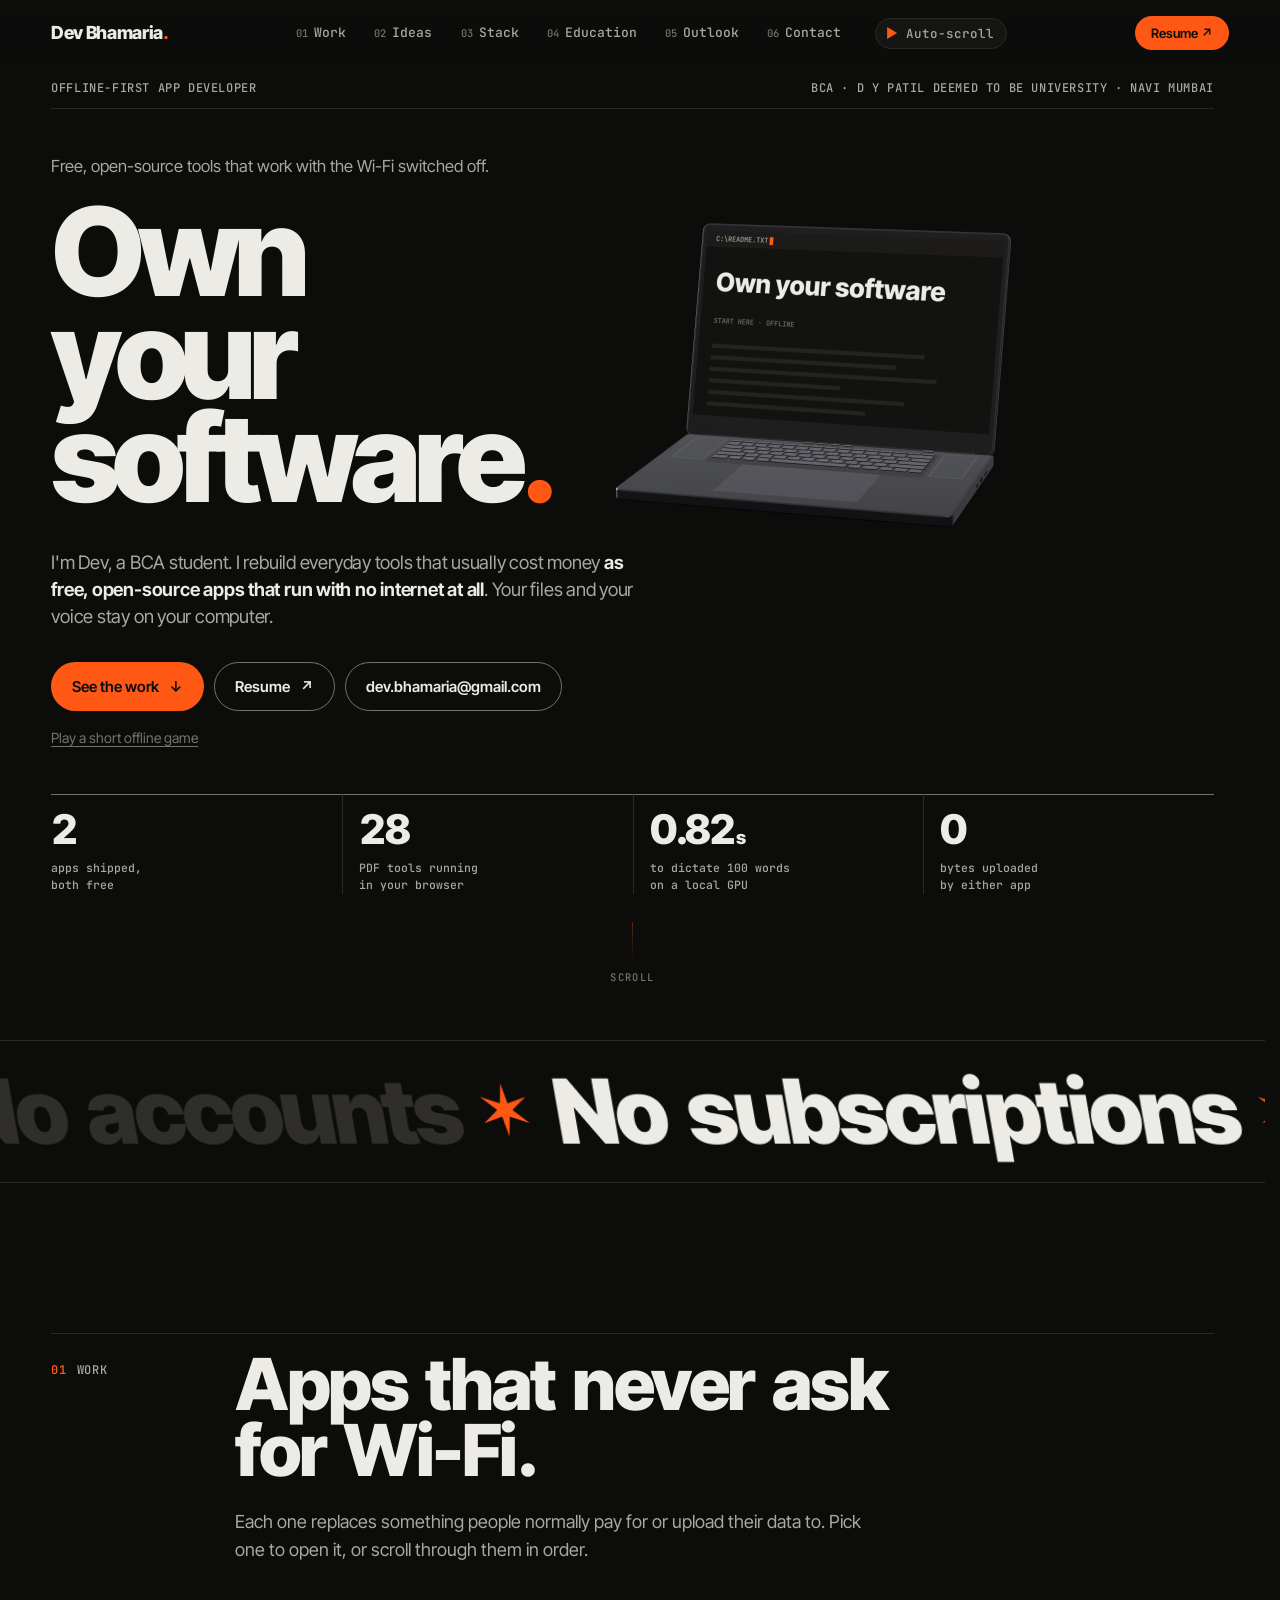
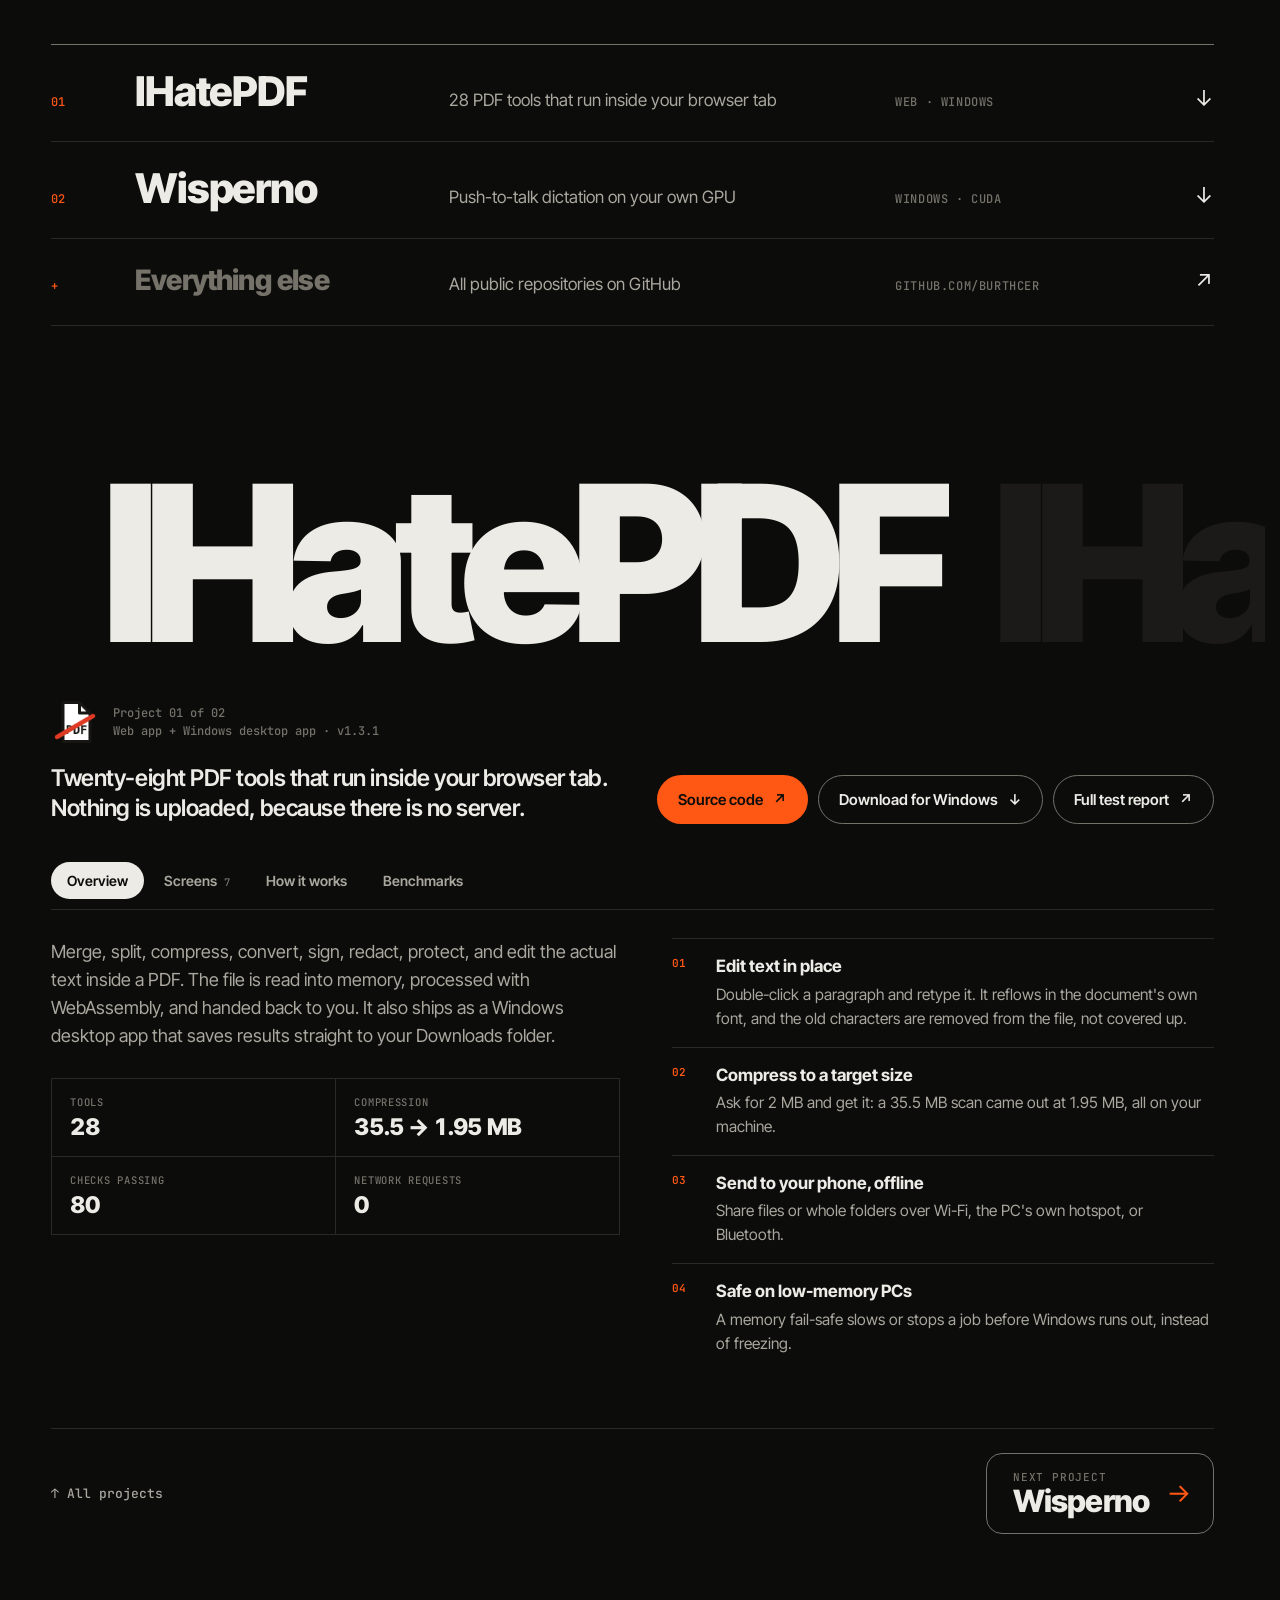
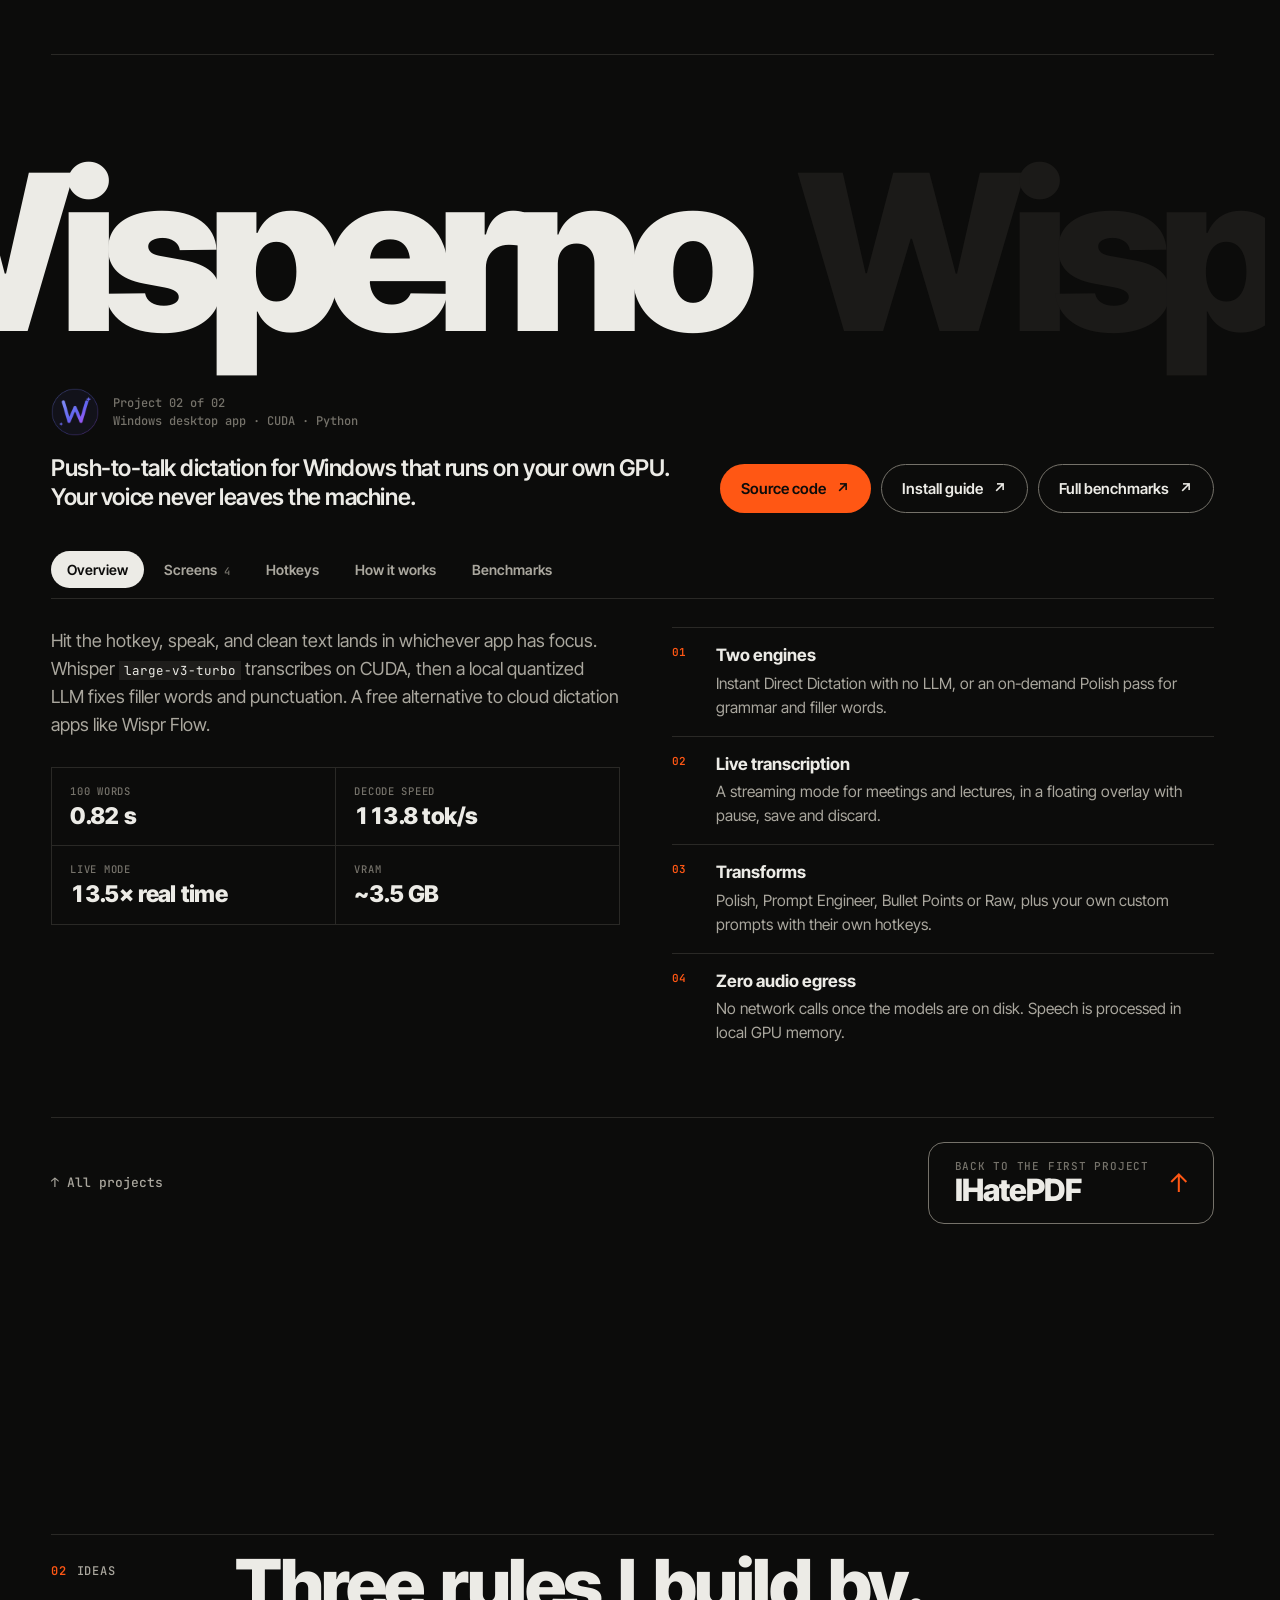
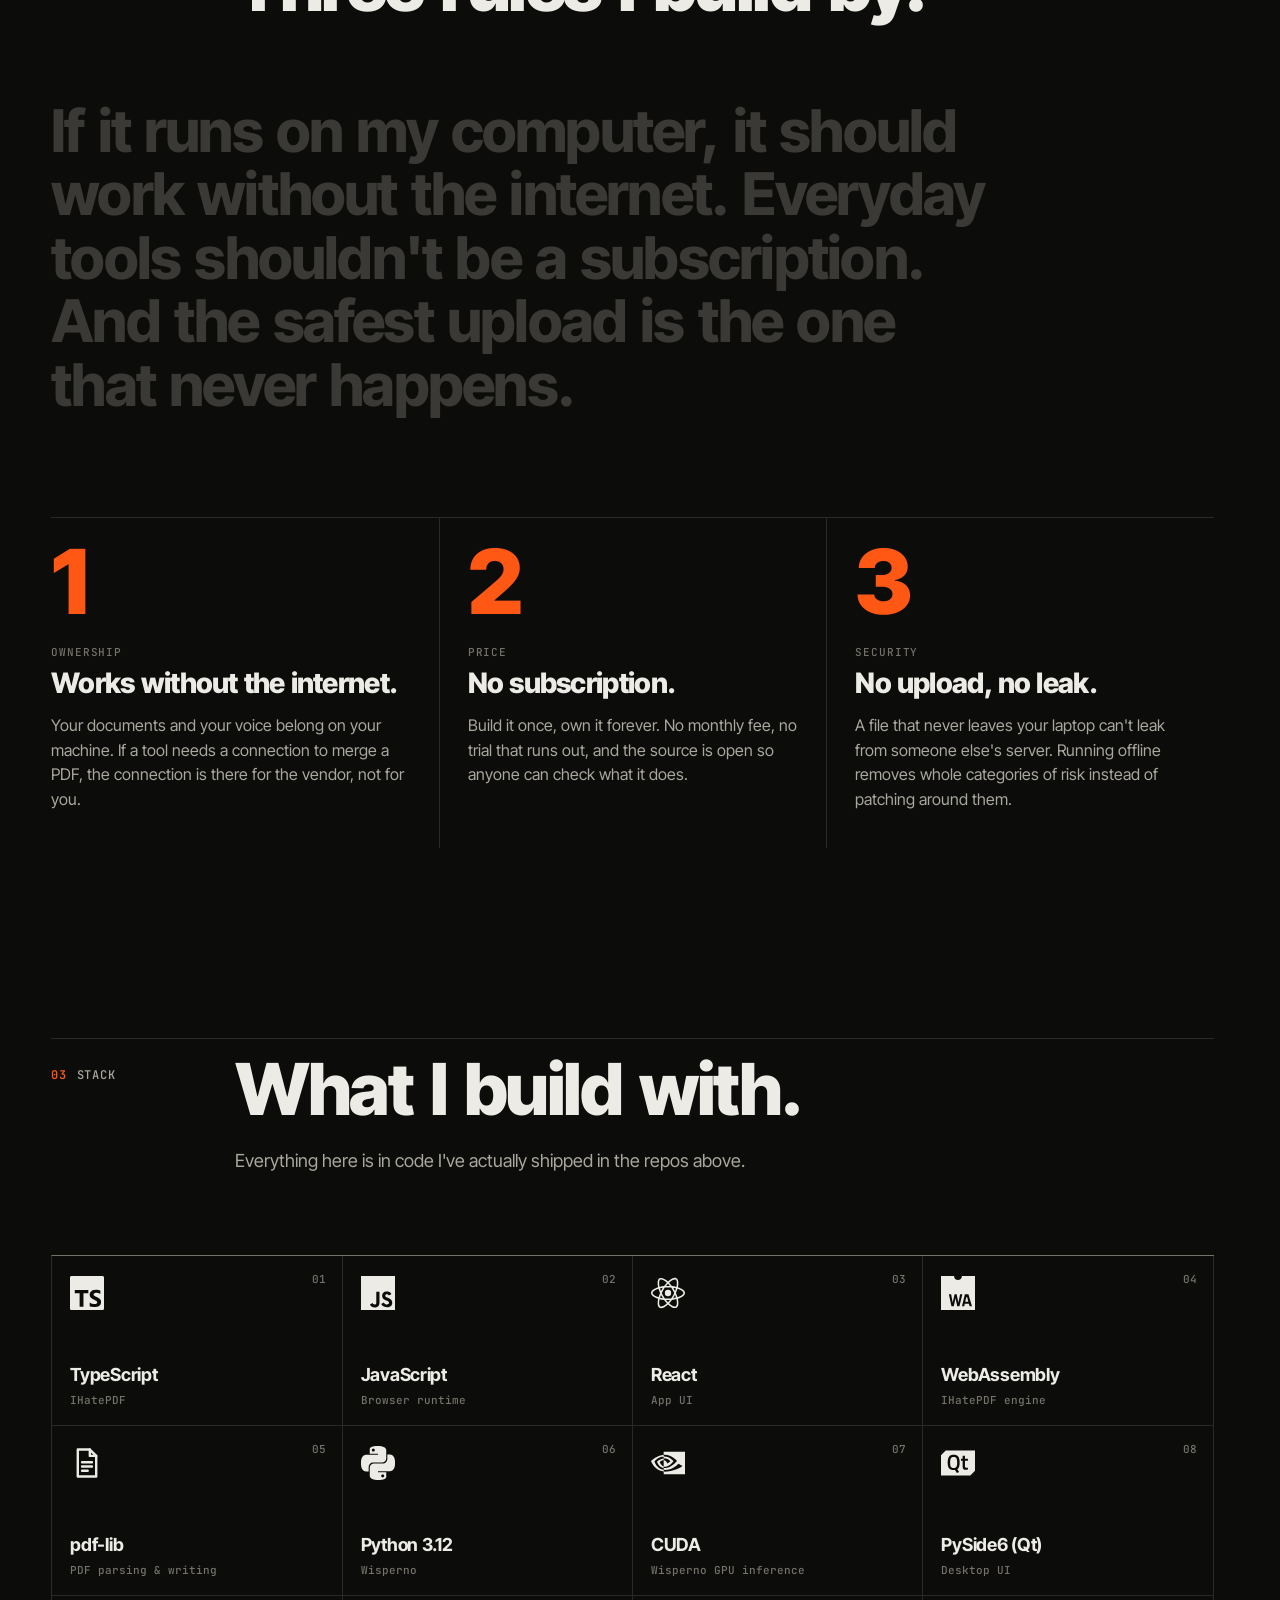
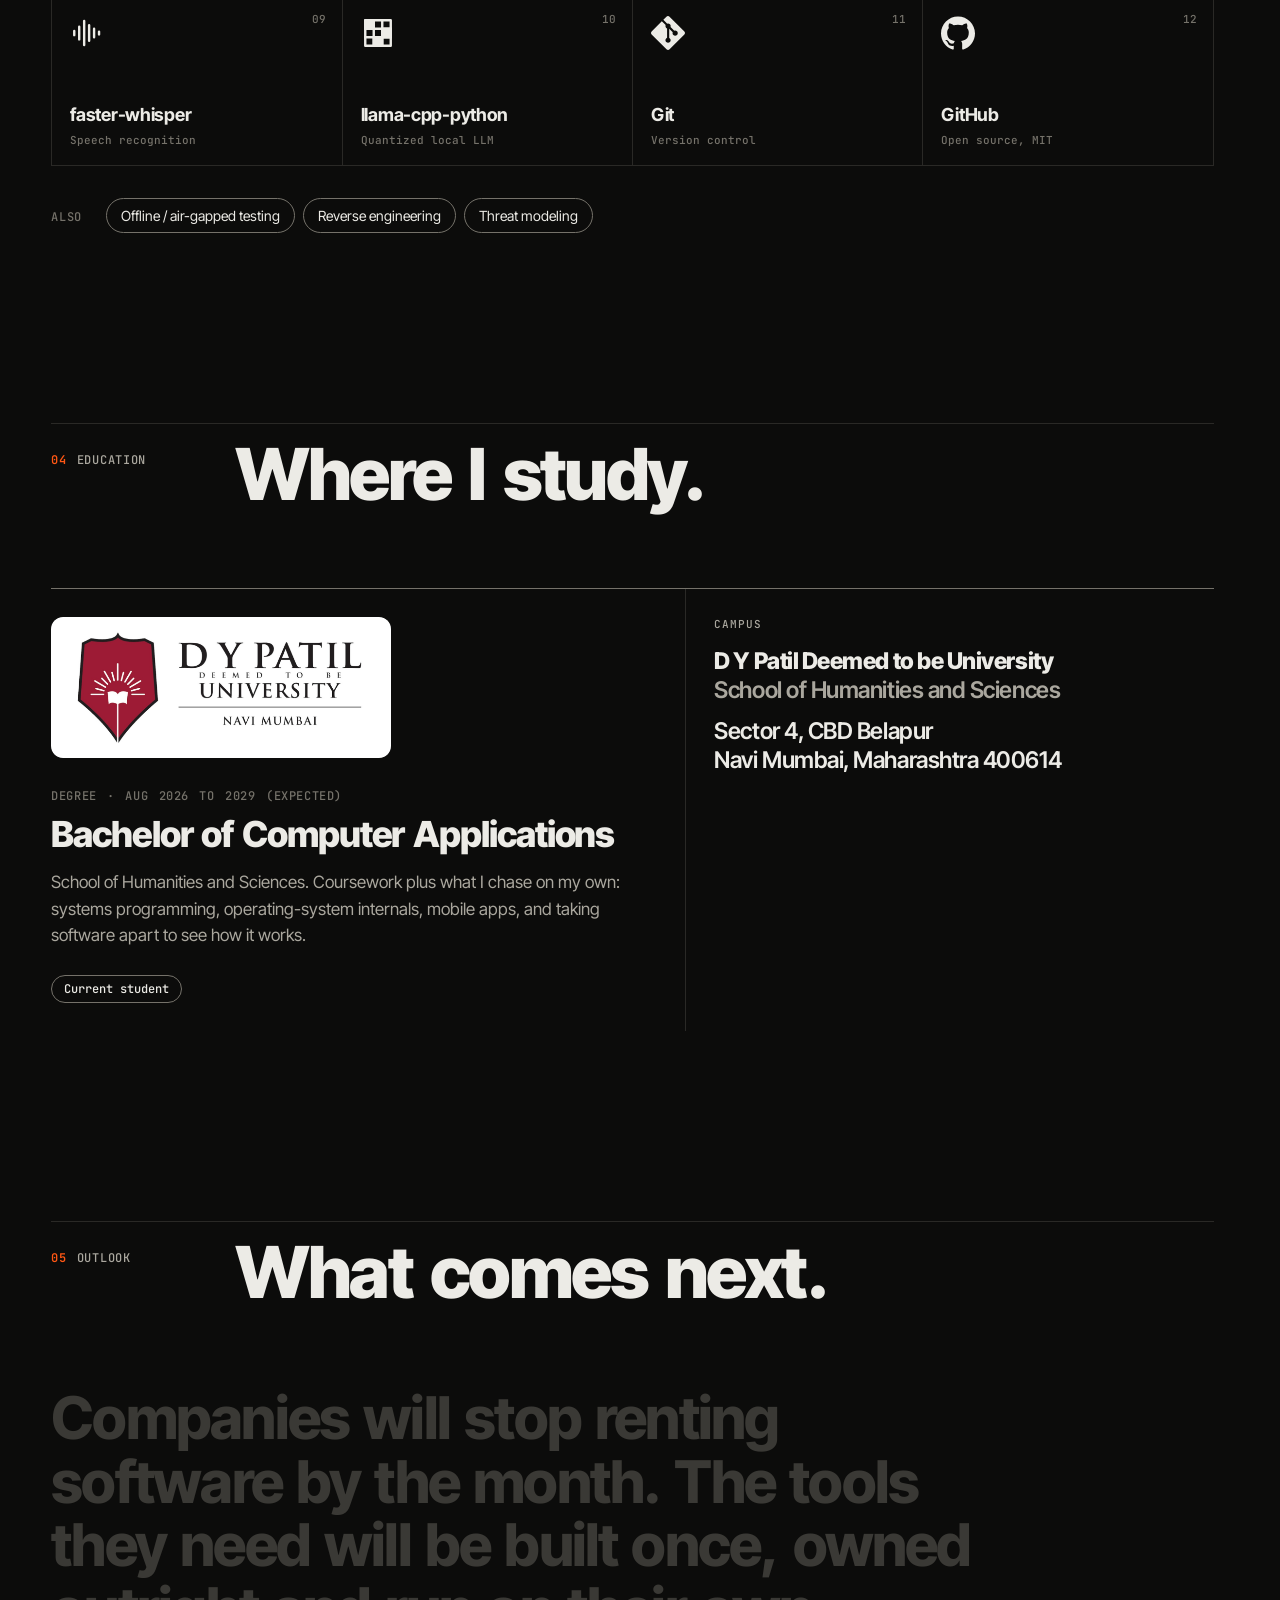
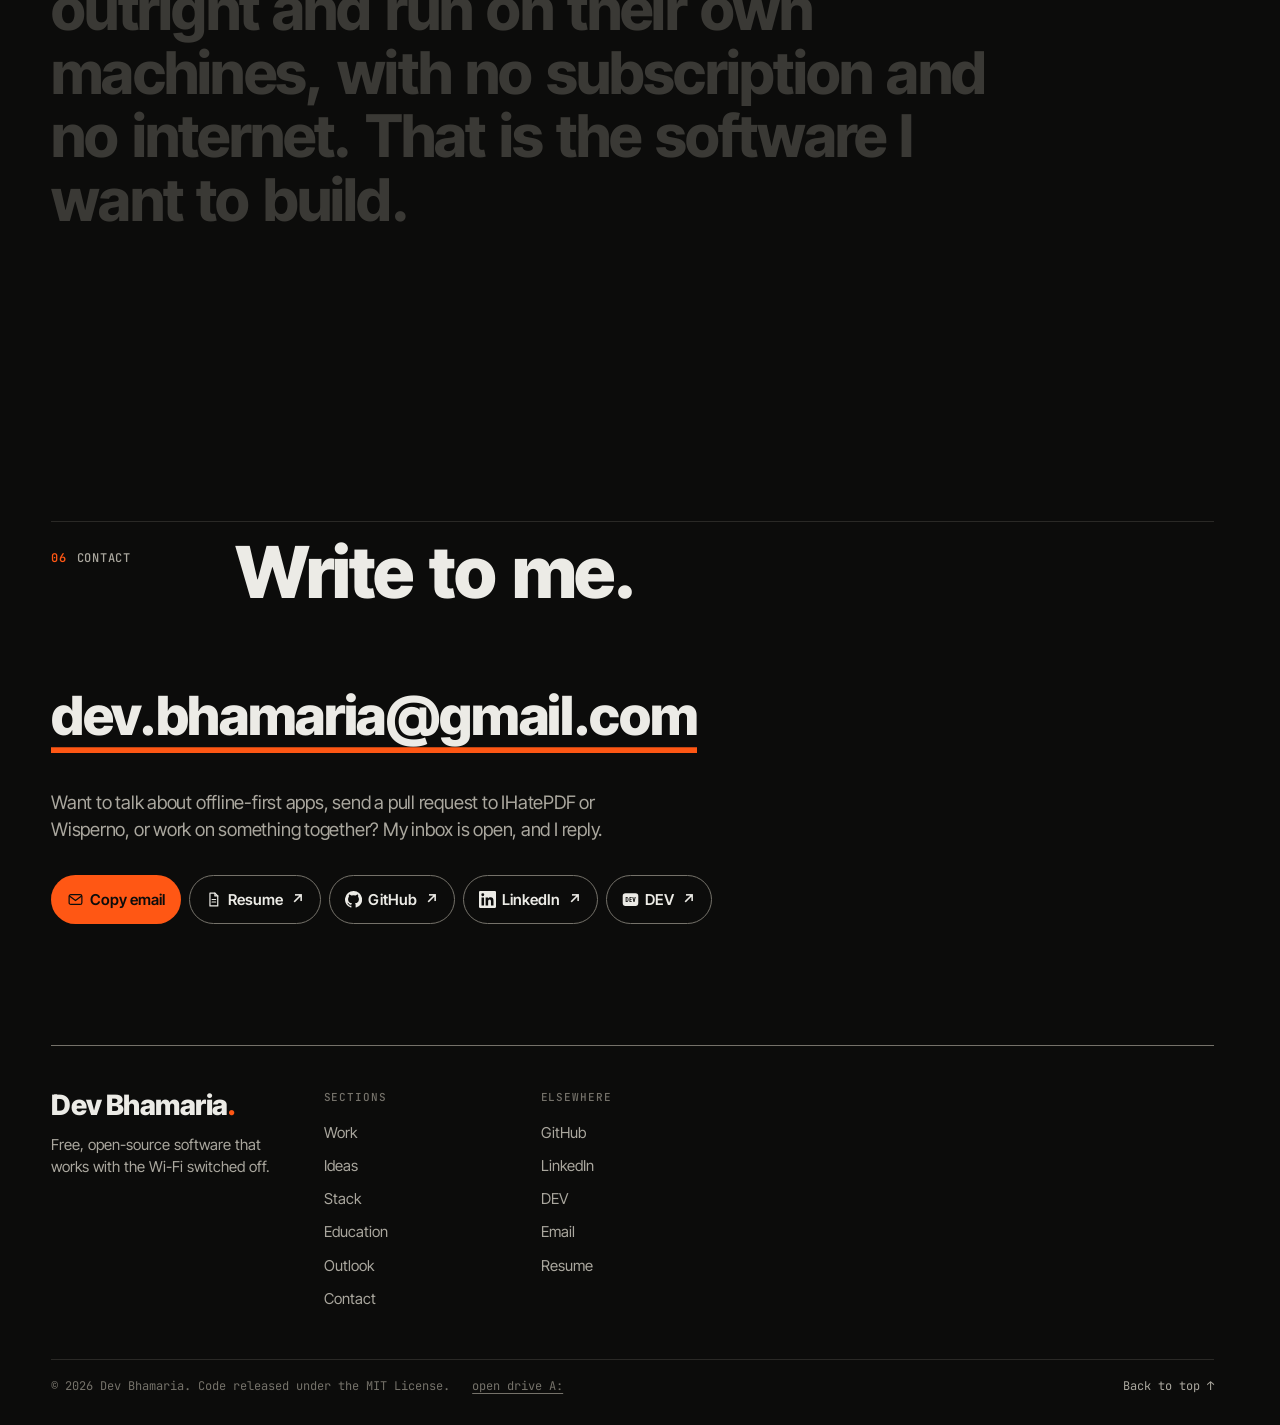
==== commit 94f2b19c: "One look for the laptop and phone screen: drop the old screenshot pictures While the device moved or" ====
--- a/index.html
+++ b/index.html
@@ -710,7 +710,6 @@
 
 <script src="assets/js/links.js"></script>
 <script src="assets/js/three.min.js"></script>
-<script src="assets/js/shots.js"></script>
 <script src="assets/js/portfolio3d.js"></script>
 <script src="assets/js/drive.js"></script>
 <script src="assets/js/game.js"></script>
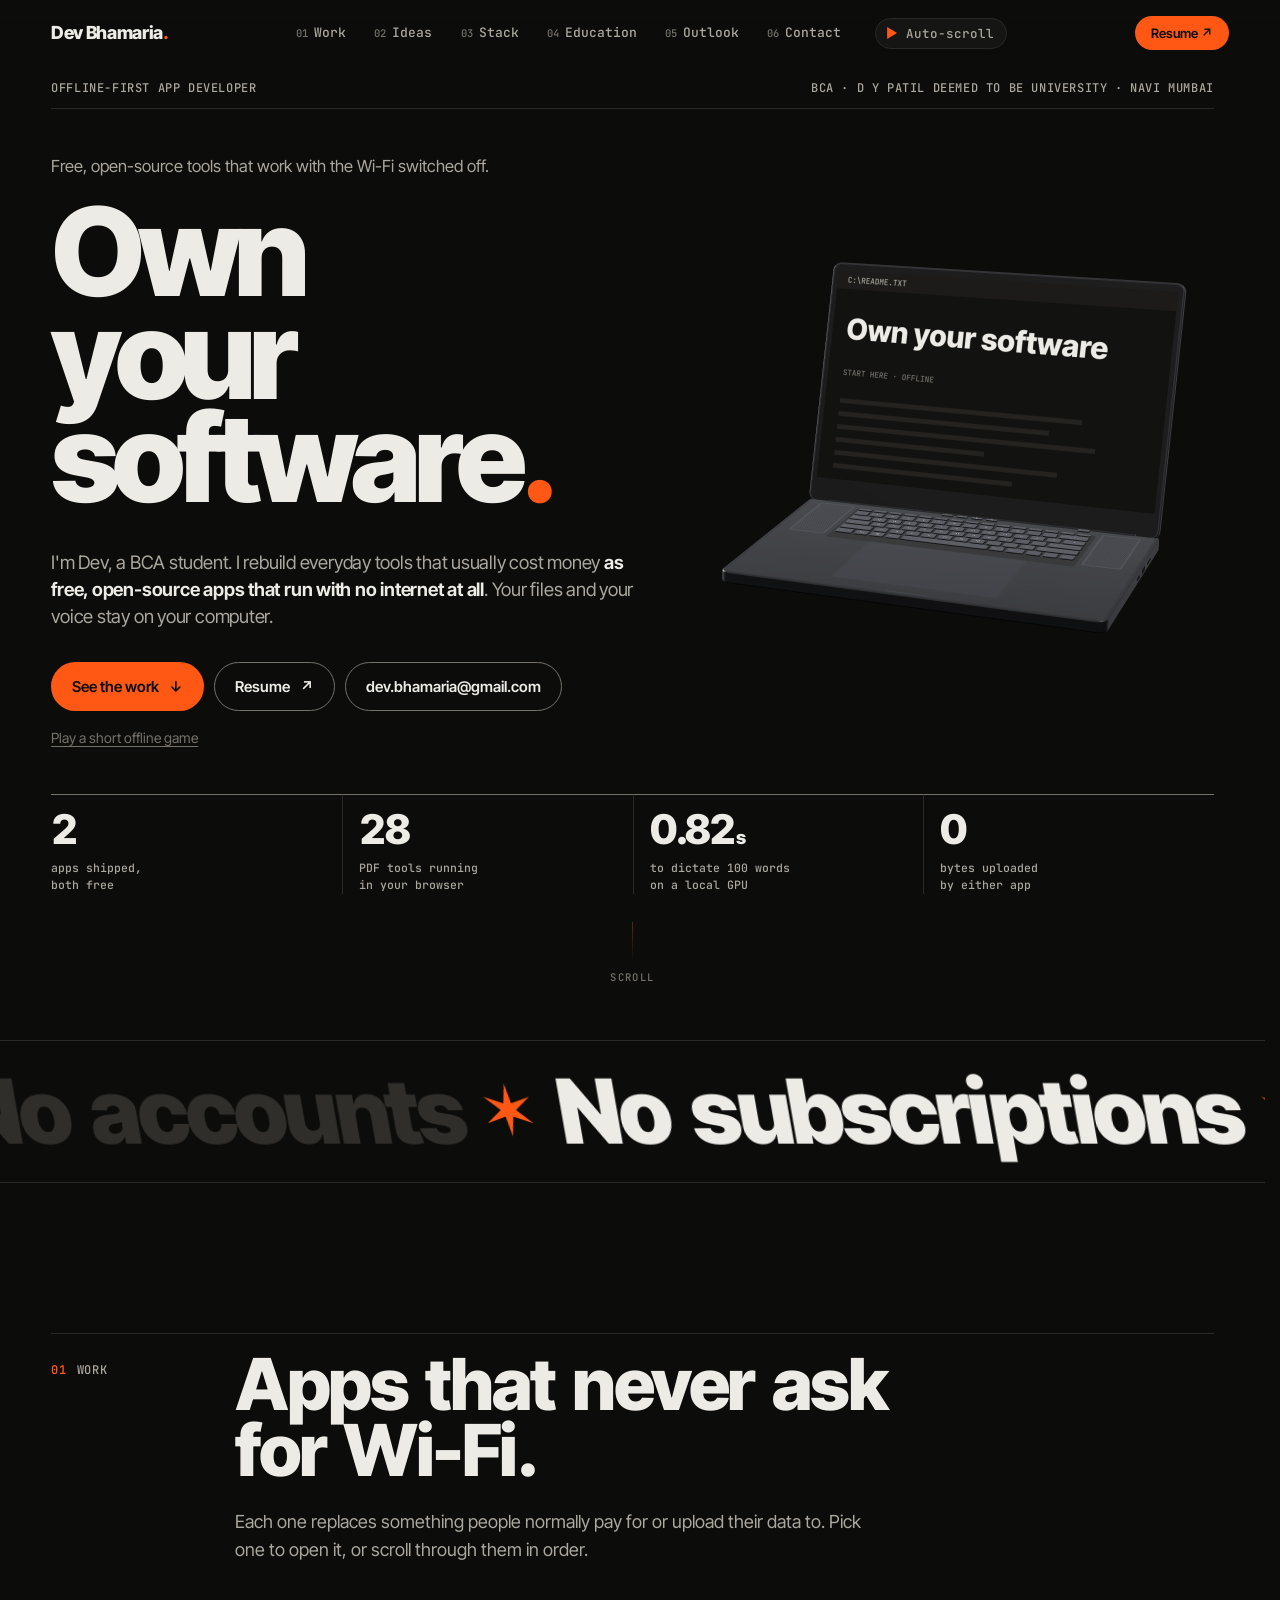
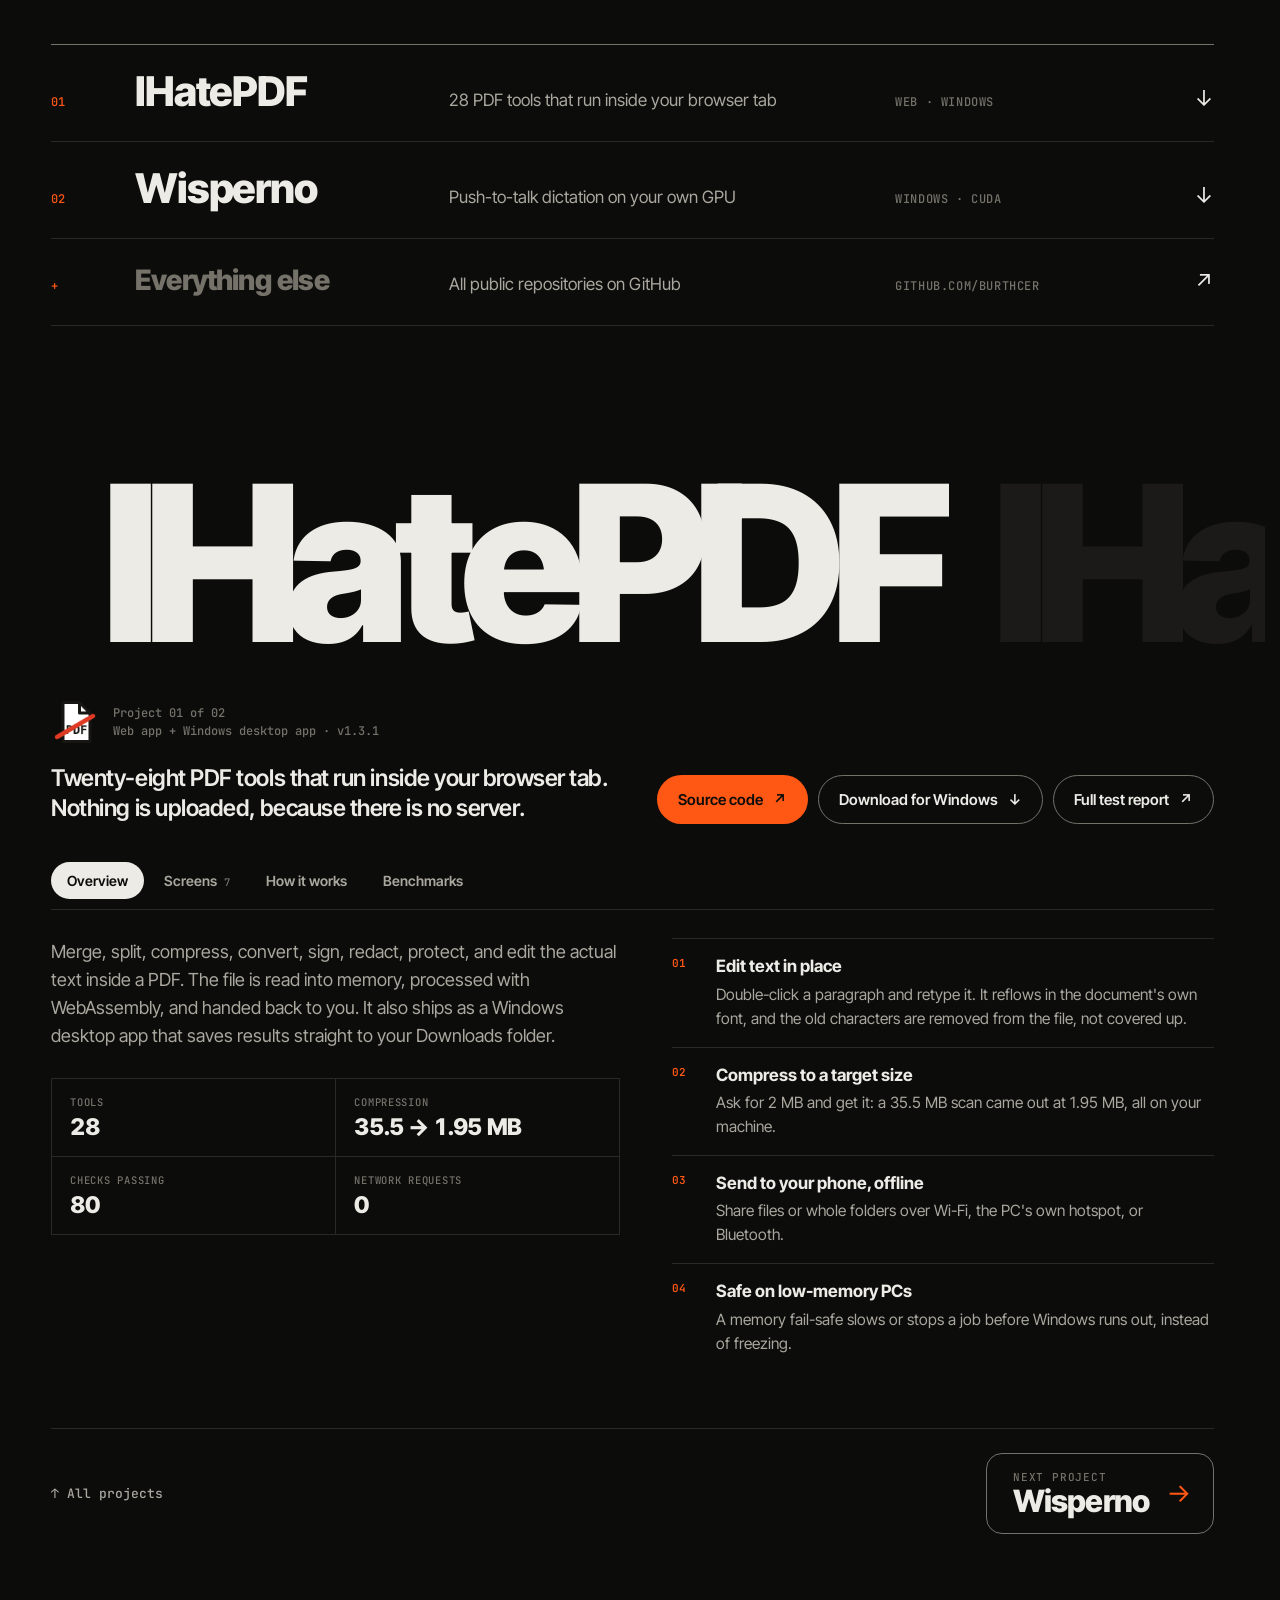
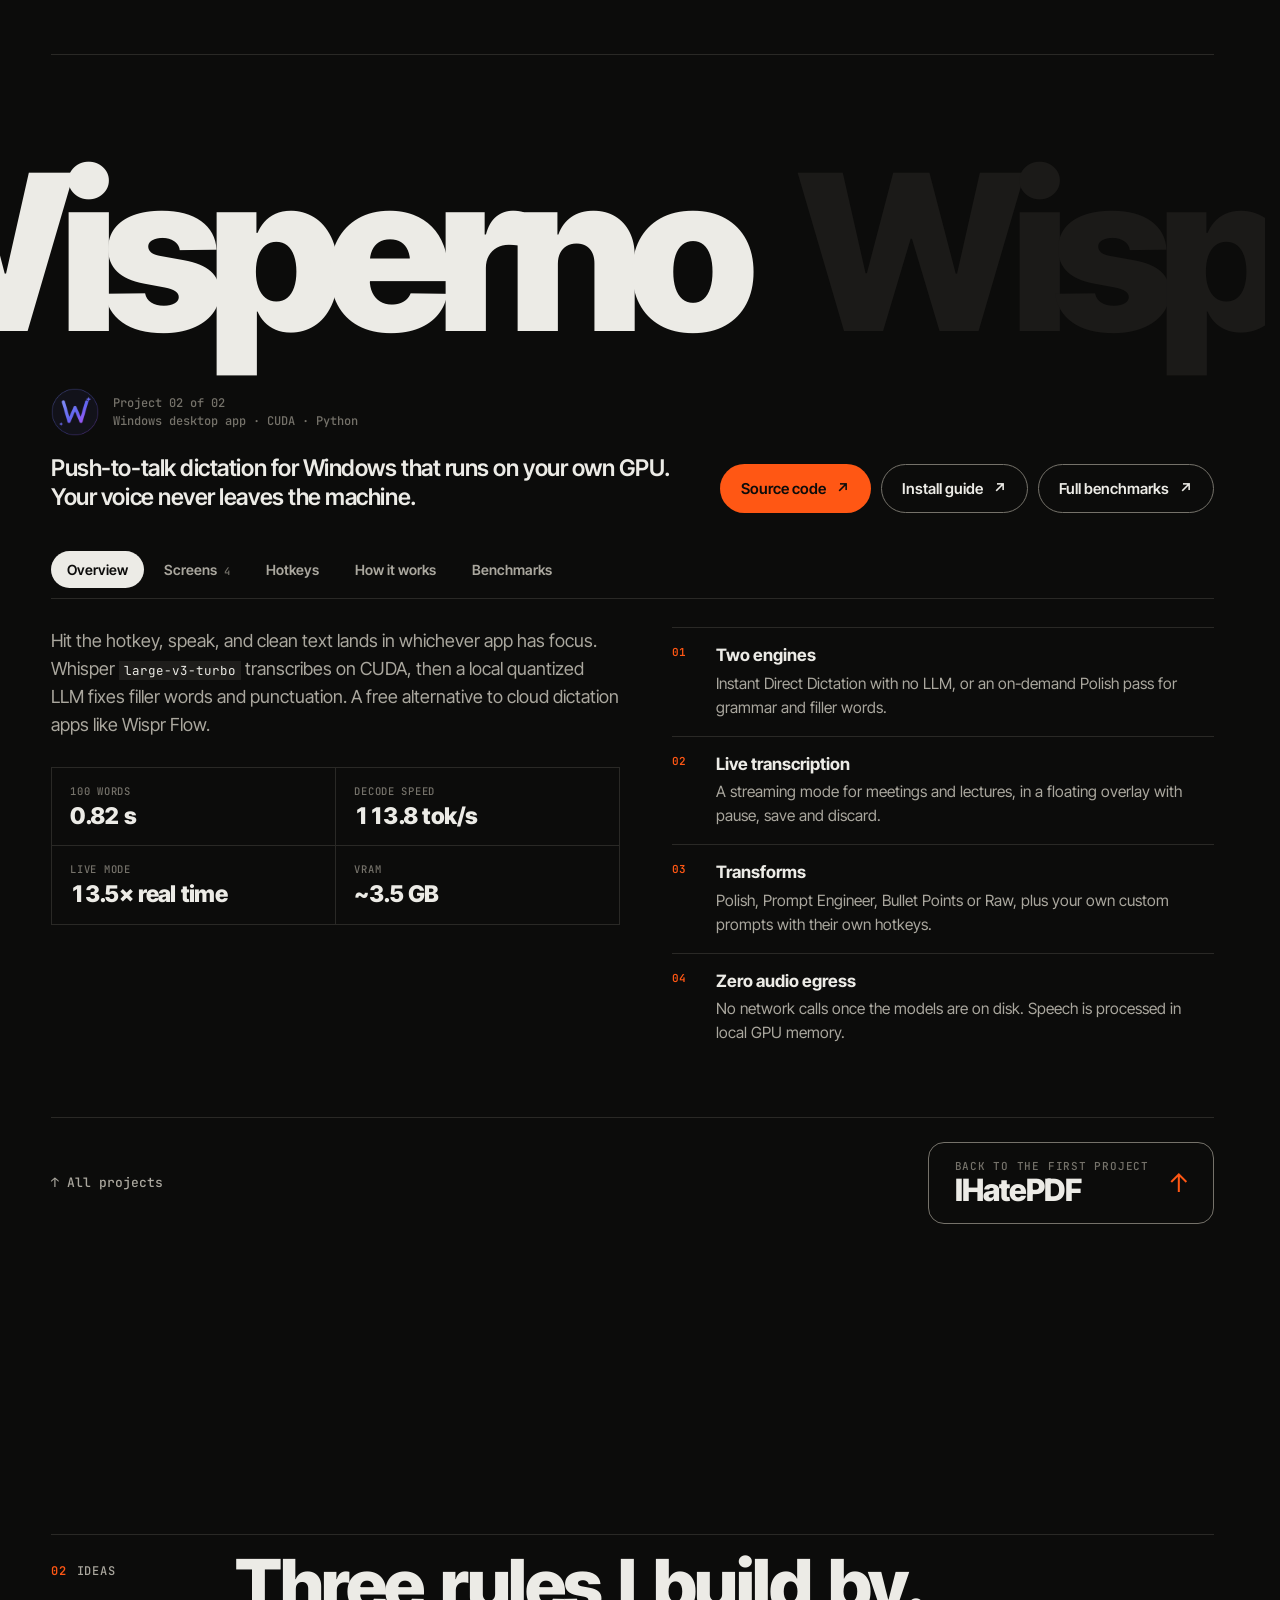
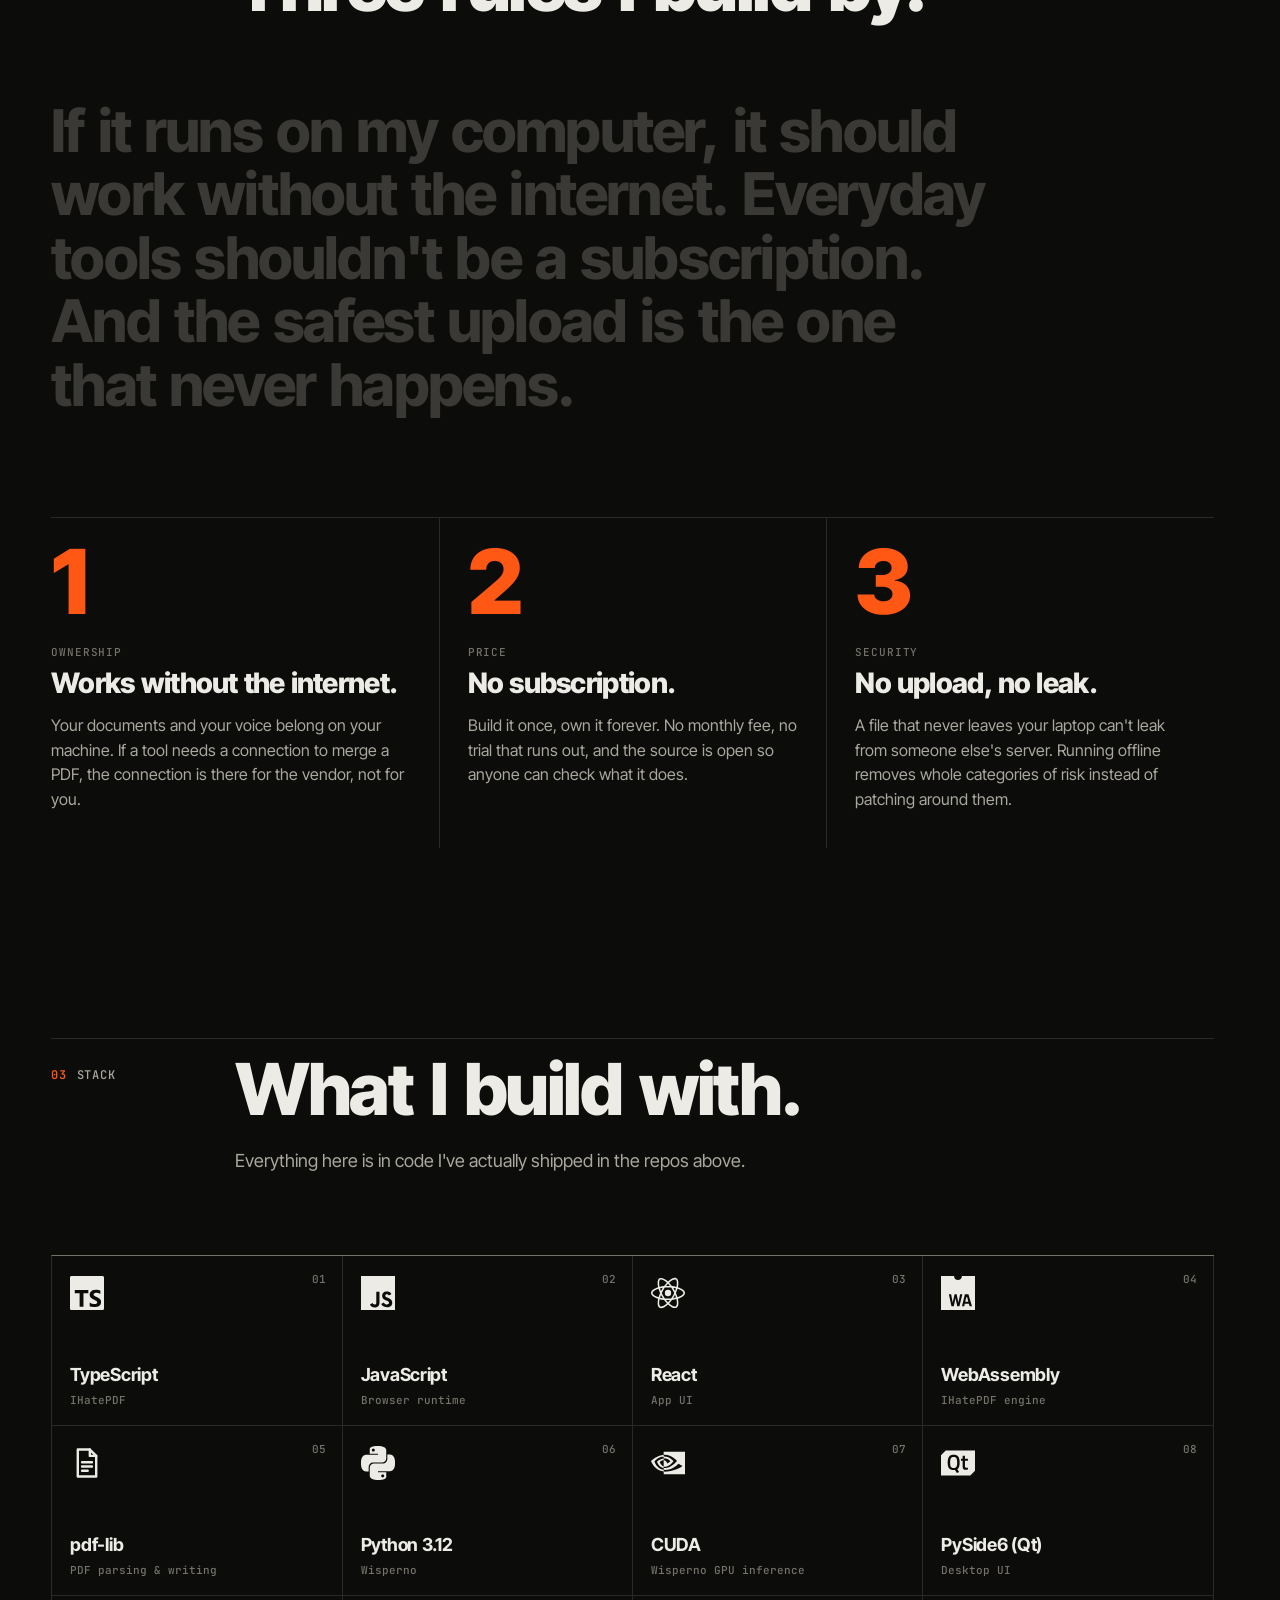
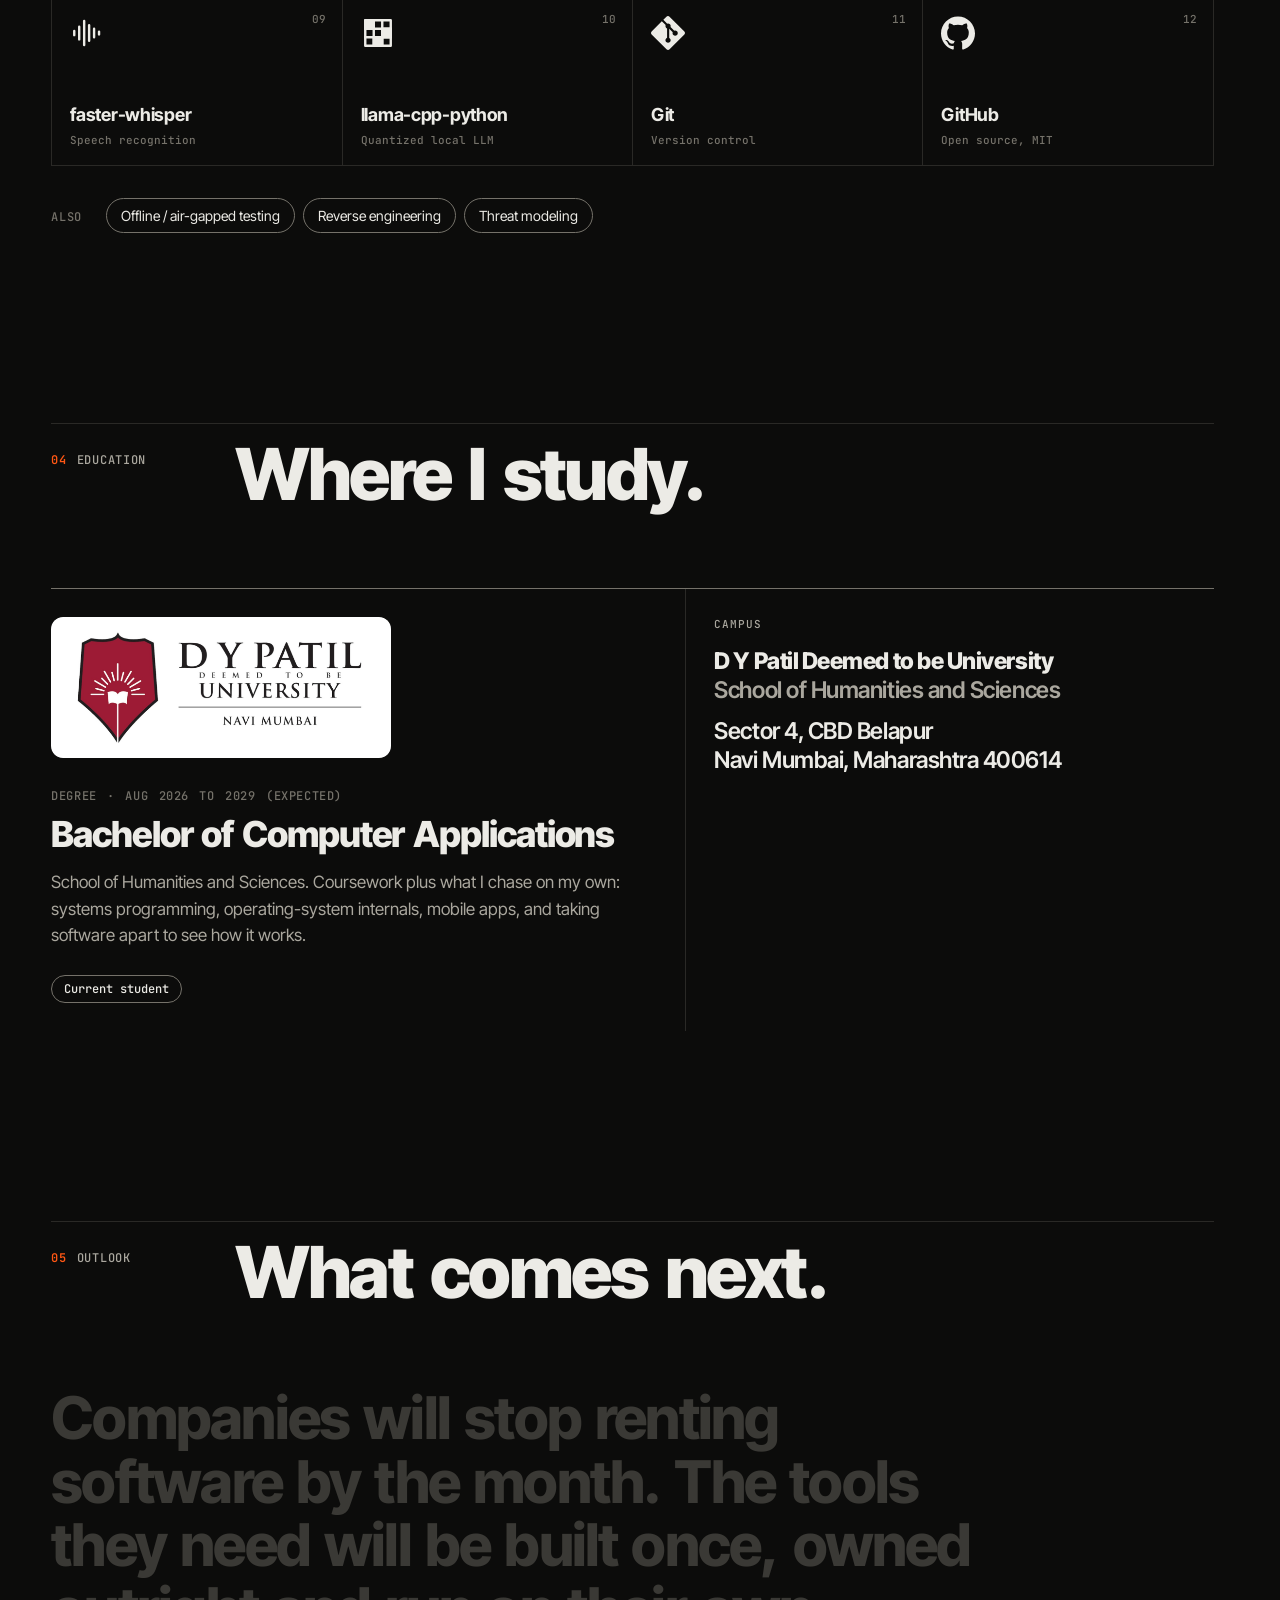
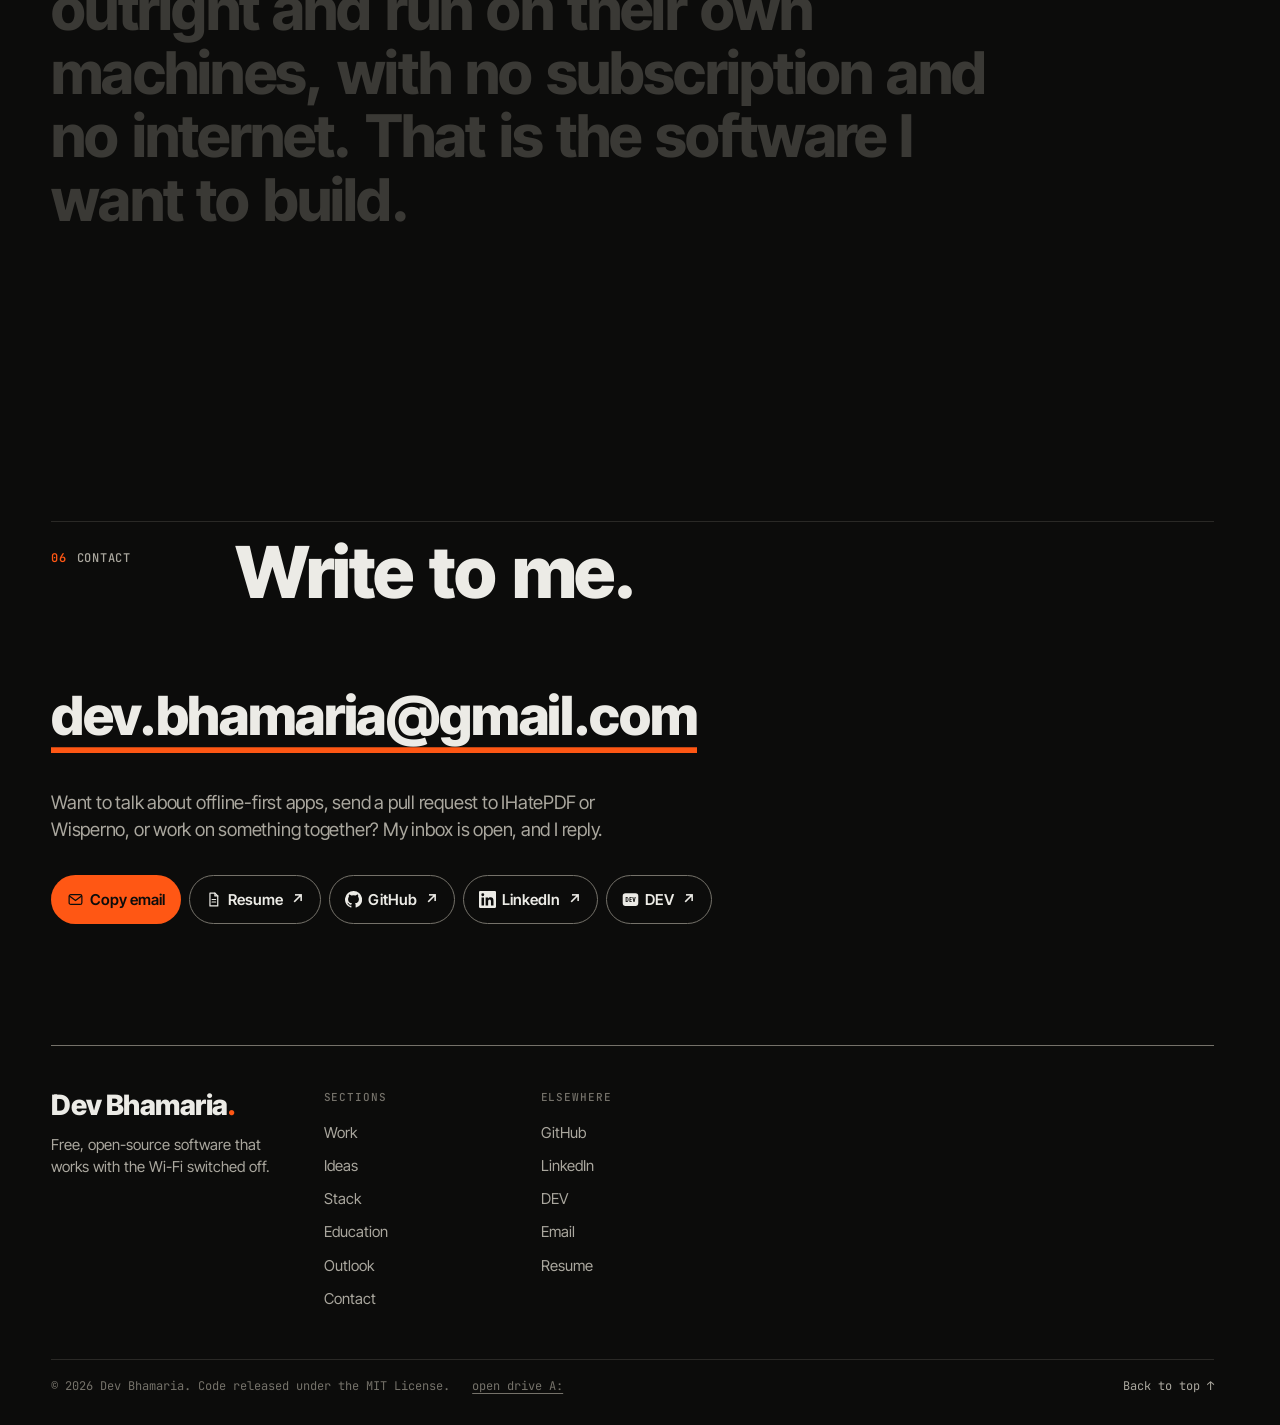
==== commit 583415a2: "New site icon (D.) replacing the floppy disk; make link-preview image URL fresh The icon is now a D " ====
--- a/index.html
+++ b/index.html
@@ -15,7 +15,7 @@
 <meta property="og:title" content="Dev Bhamaria | Offline-first apps: IHatePDF and Wisperno">
 <meta property="og:description" content="Dev Bhamaria is a BCA student who builds free, open-source apps that work with no internet: IHatePDF (28 PDF tools that never upload your file) and Wisperno (offline GPU dictation for Windows).">
 <meta property="og:url" content="https://devbhamaria.com/">
-<meta property="og:image" content="https://devbhamaria.com/og-image.png">
+<meta property="og:image" content="https://devbhamaria.com/og-image.png?v=2">
 <meta property="og:image:width" content="1200">
 <meta property="og:image:height" content="630">
 <meta property="og:image:alt" content="Dev Bhamaria: Own your software. A 3D laptop next to the headline.">
@@ -23,7 +23,7 @@
 <meta name="twitter:card" content="summary_large_image">
 <meta name="twitter:title" content="Dev Bhamaria | Offline-first apps: IHatePDF and Wisperno">
 <meta name="twitter:description" content="Dev Bhamaria is a BCA student who builds free, open-source apps that work with no internet: IHatePDF (28 PDF tools that never upload your file) and Wisperno (offline GPU dictation for Windows).">
-<meta name="twitter:image" content="https://devbhamaria.com/og-image.png">
+<meta name="twitter:image" content="https://devbhamaria.com/og-image.png?v=2">
 <link rel="icon" href="favicon.svg" type="image/svg+xml">
 <link rel="icon" href="favicon-32.png" type="image/png" sizes="32x32">
 <link rel="apple-touch-icon" href="apple-touch-icon.png">
@@ -38,7 +38,7 @@
    "name": "Dev Bhamaria",
    "alternateName": "Burthcer",
    "url": "https://devbhamaria.com/",
-   "image": "https://devbhamaria.com/og-image.png",
+   "image": "https://devbhamaria.com/og-image.png?v=2",
    "email": "mailto:dev.bhamaria@gmail.com",
    "jobTitle": "Offline-first app developer",
    "description": "BCA student building free, open-source apps that run entirely on your own computer.",
